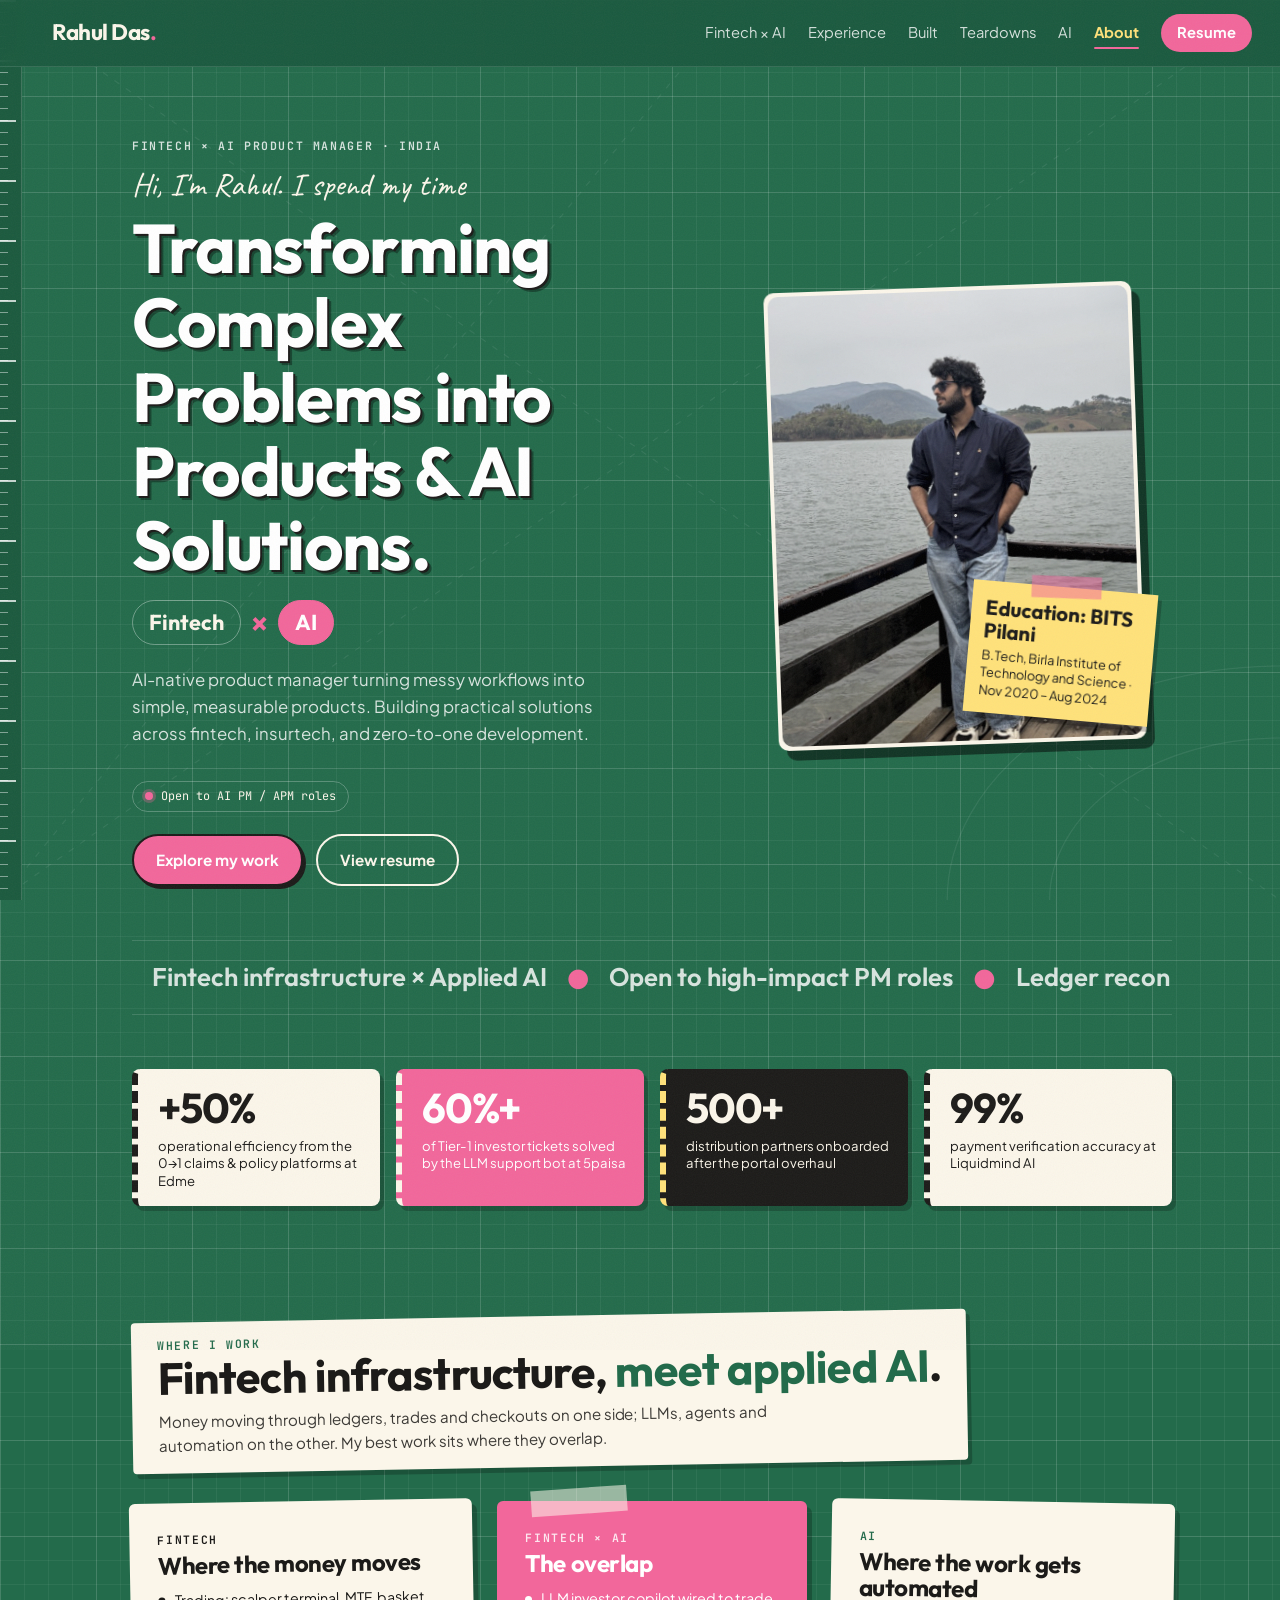
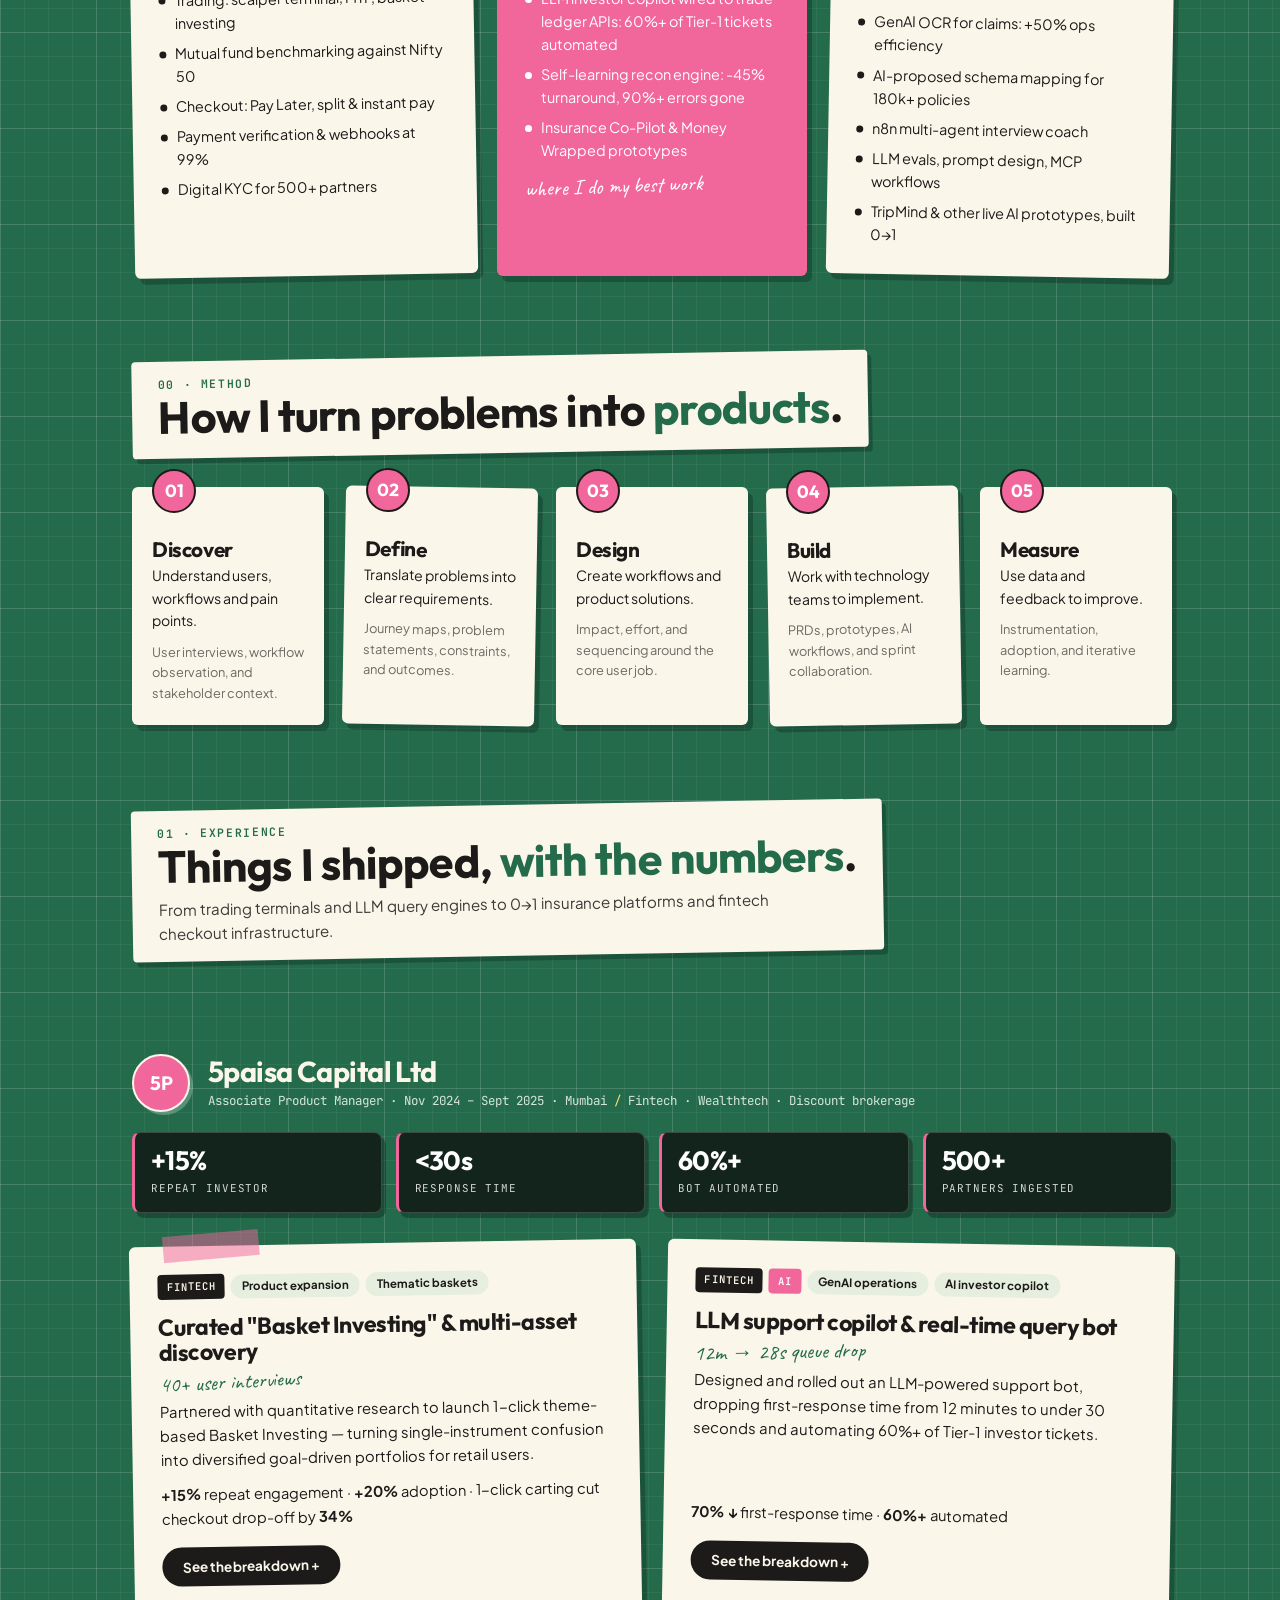
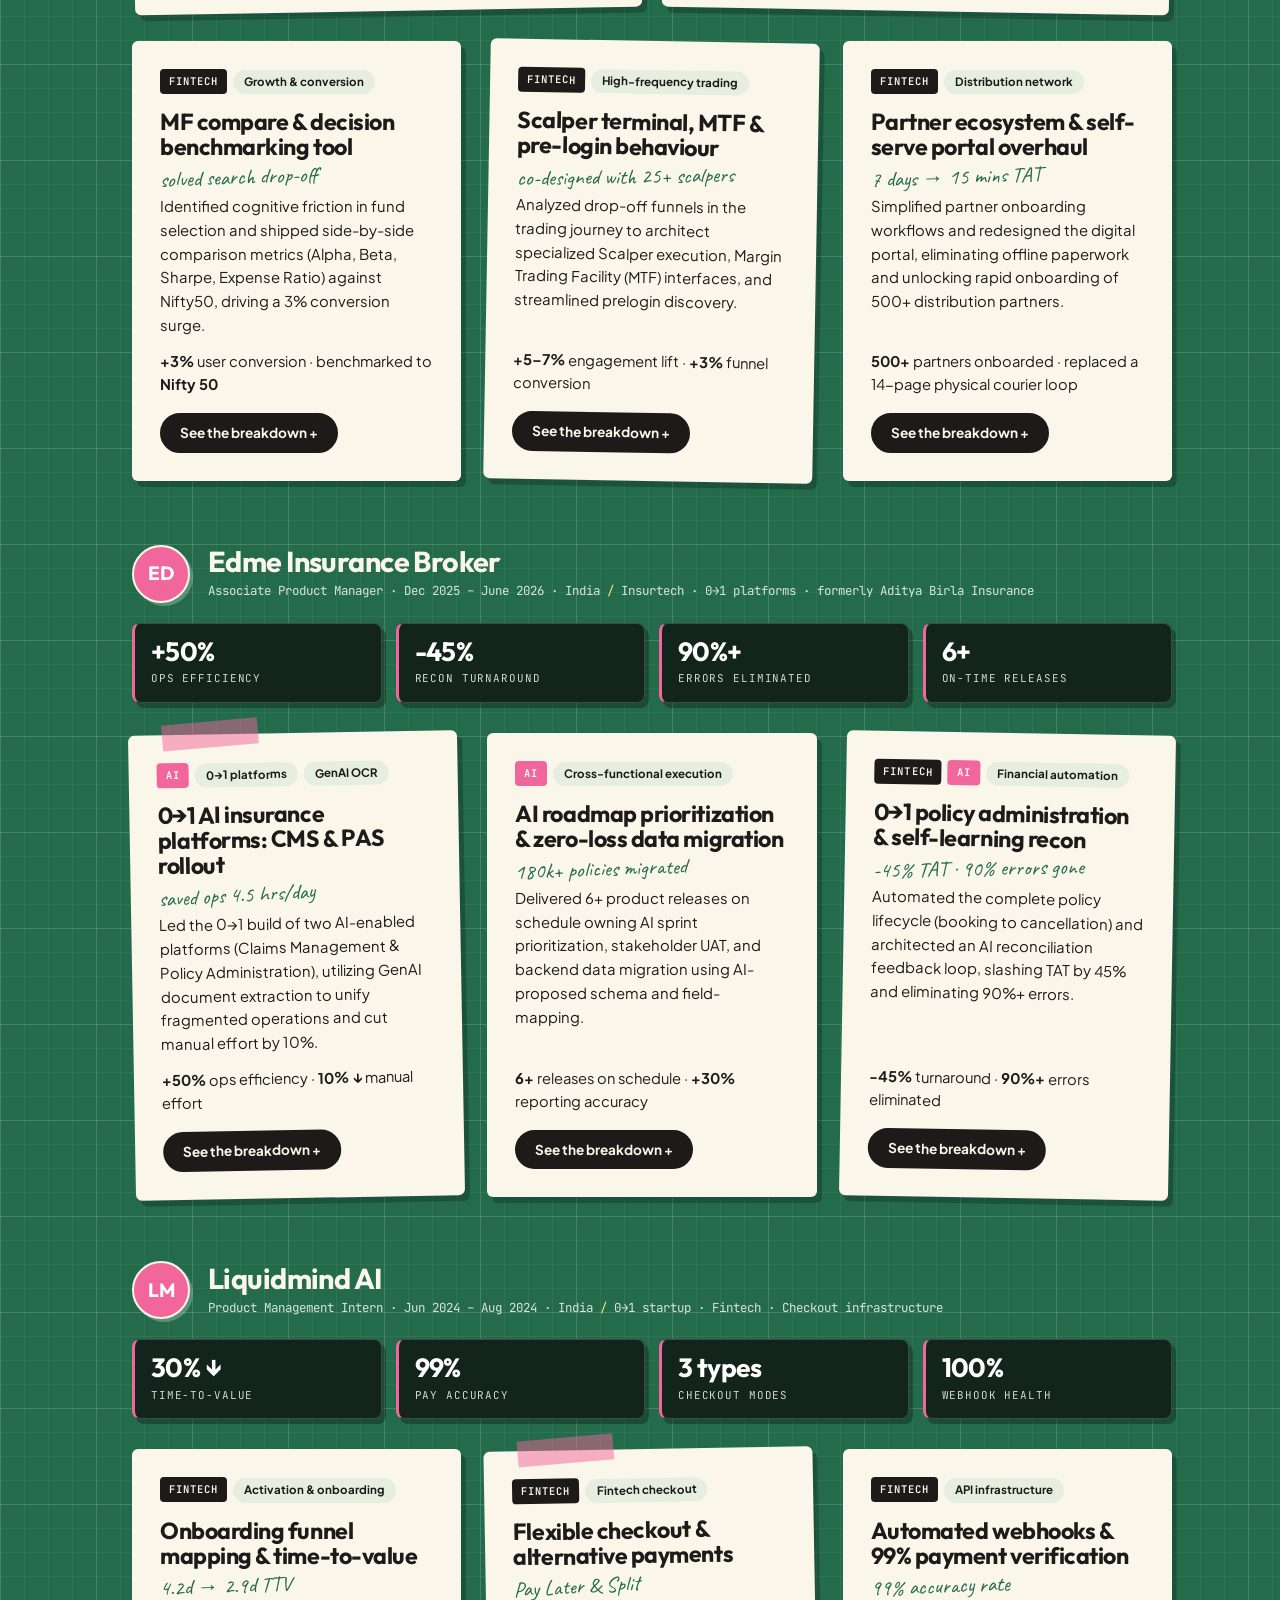
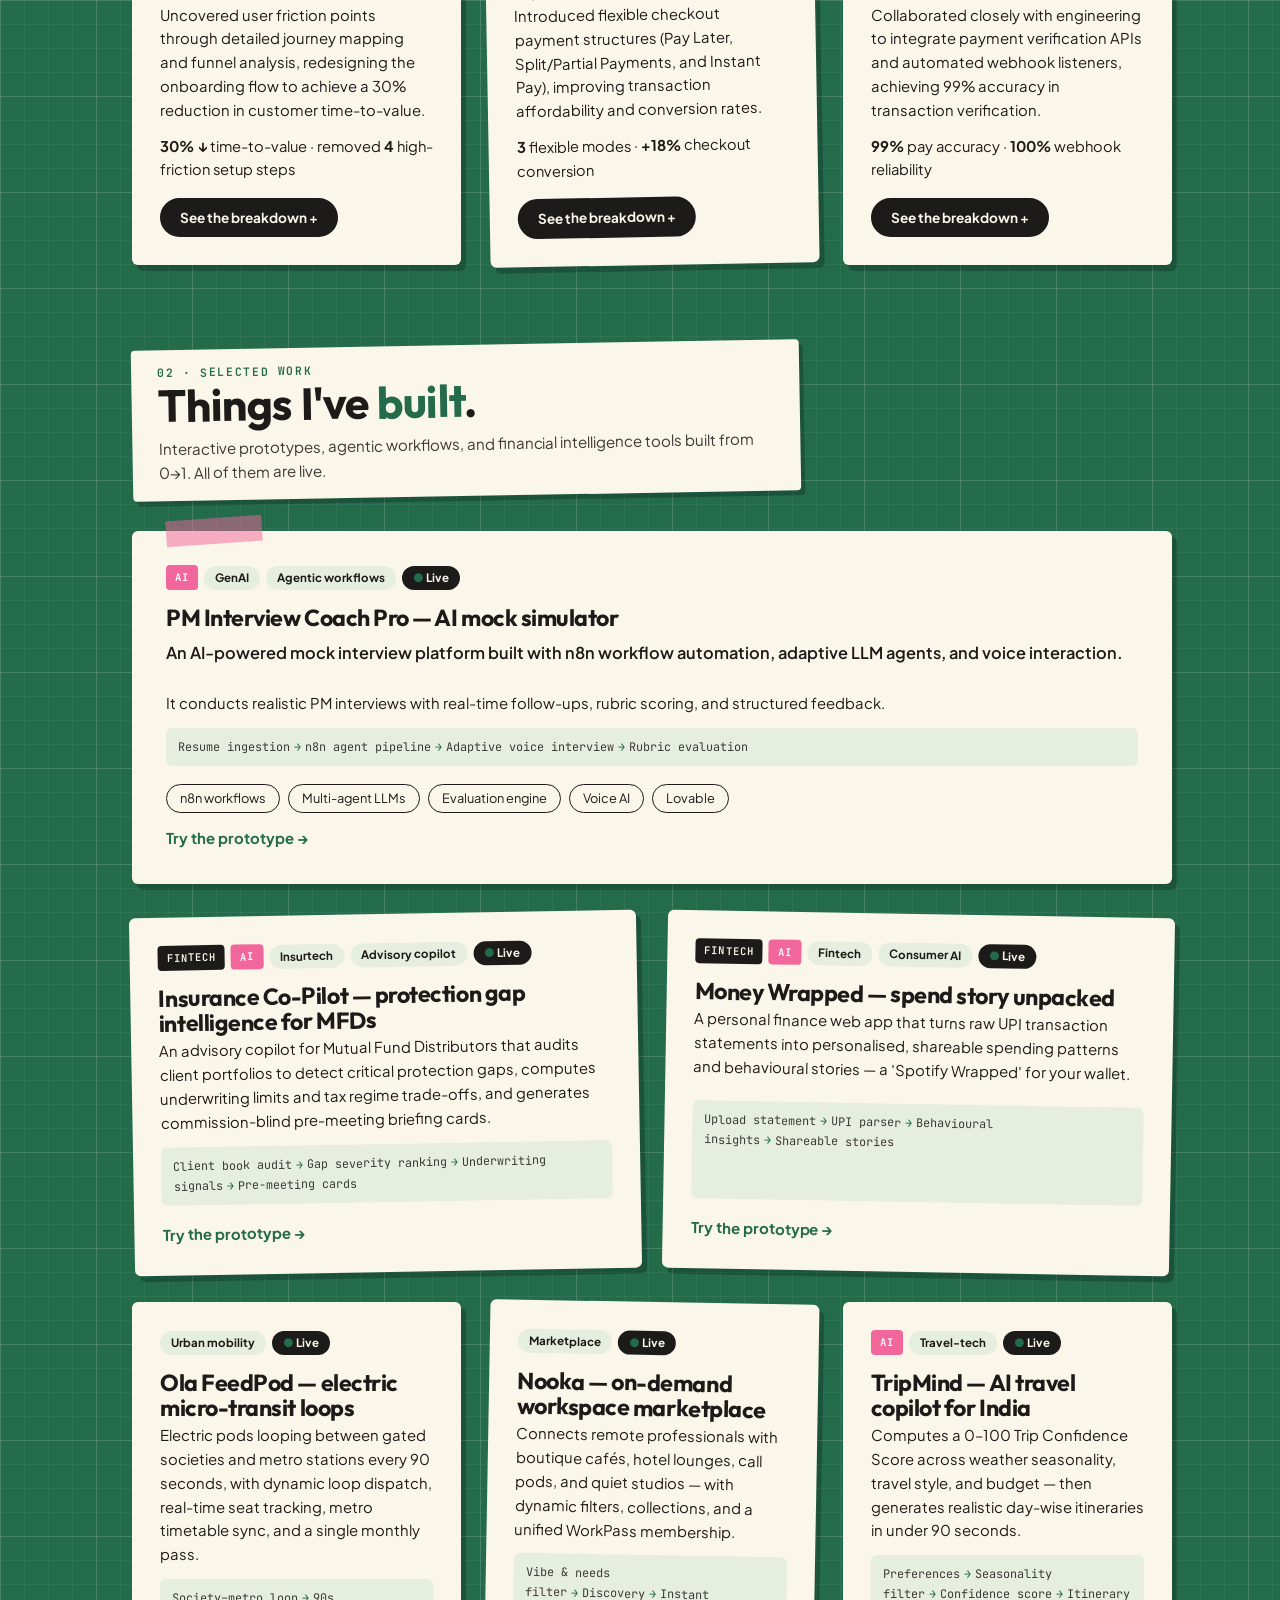
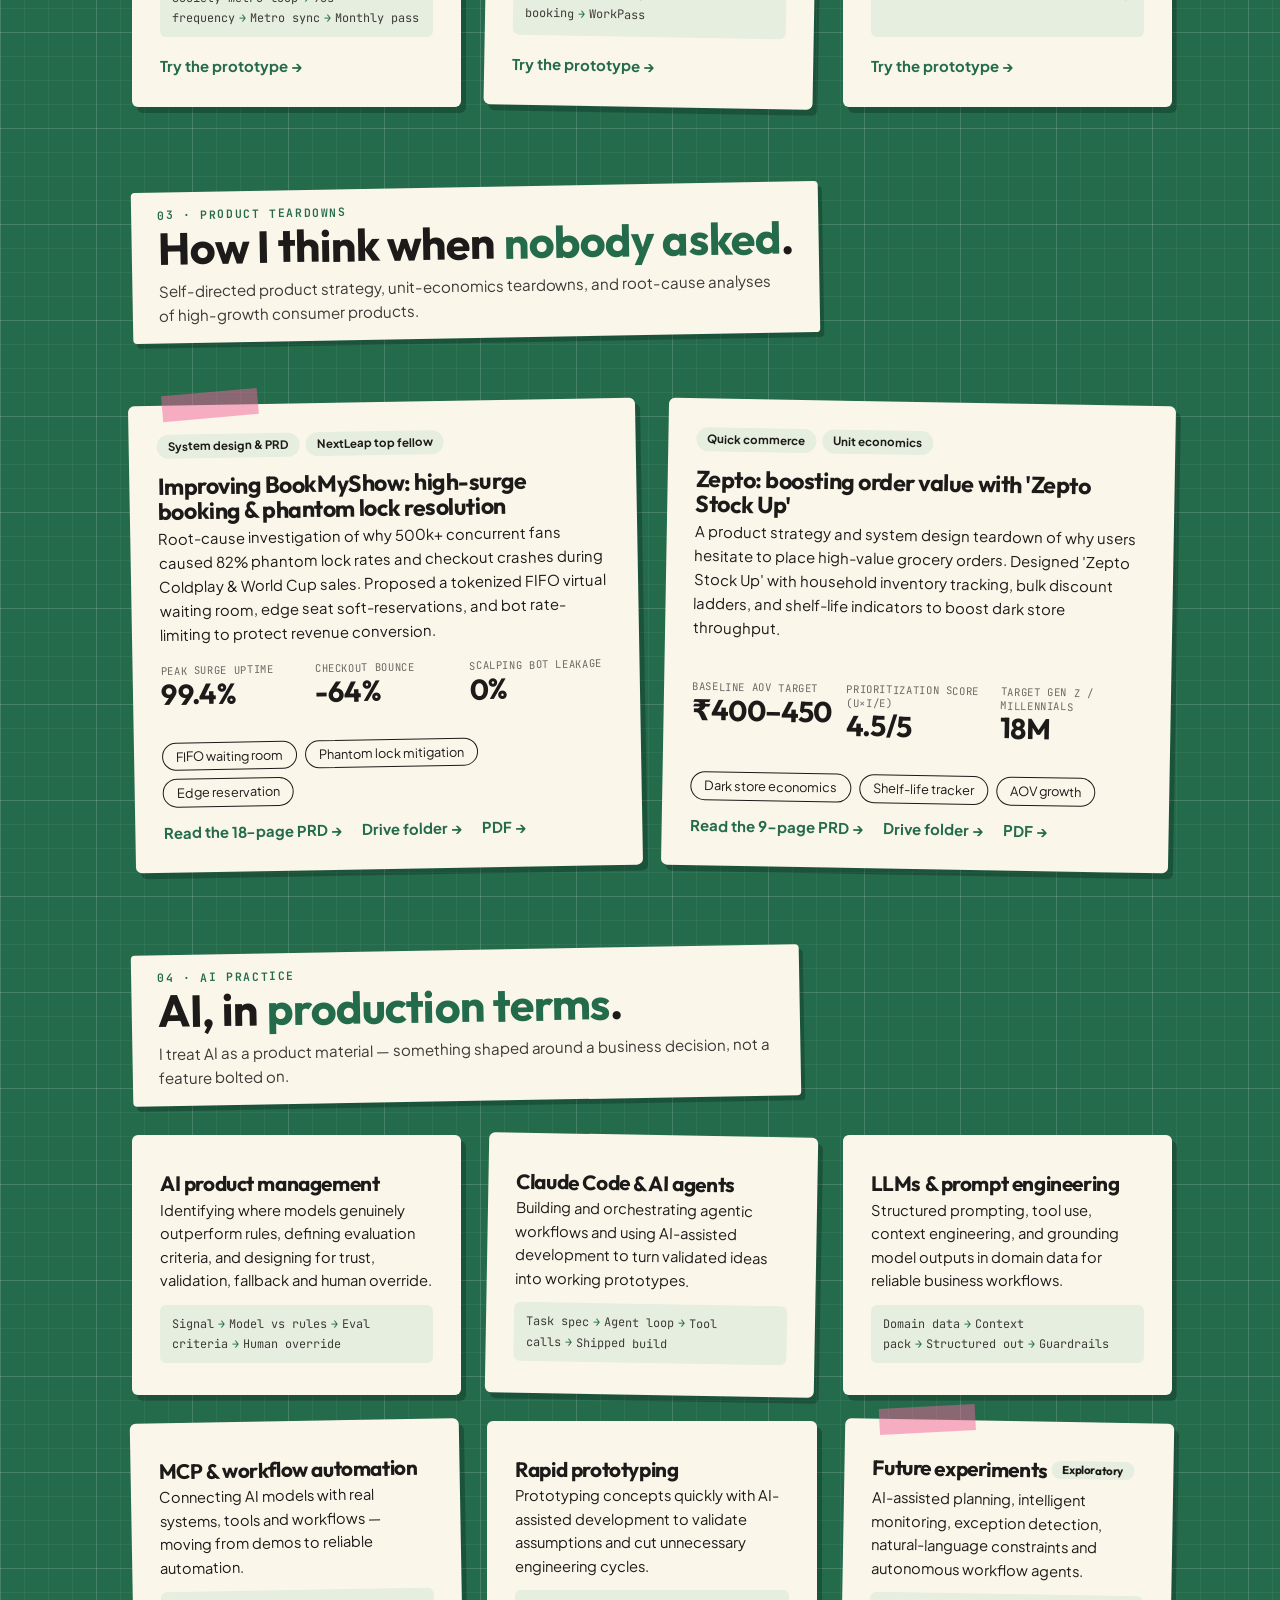
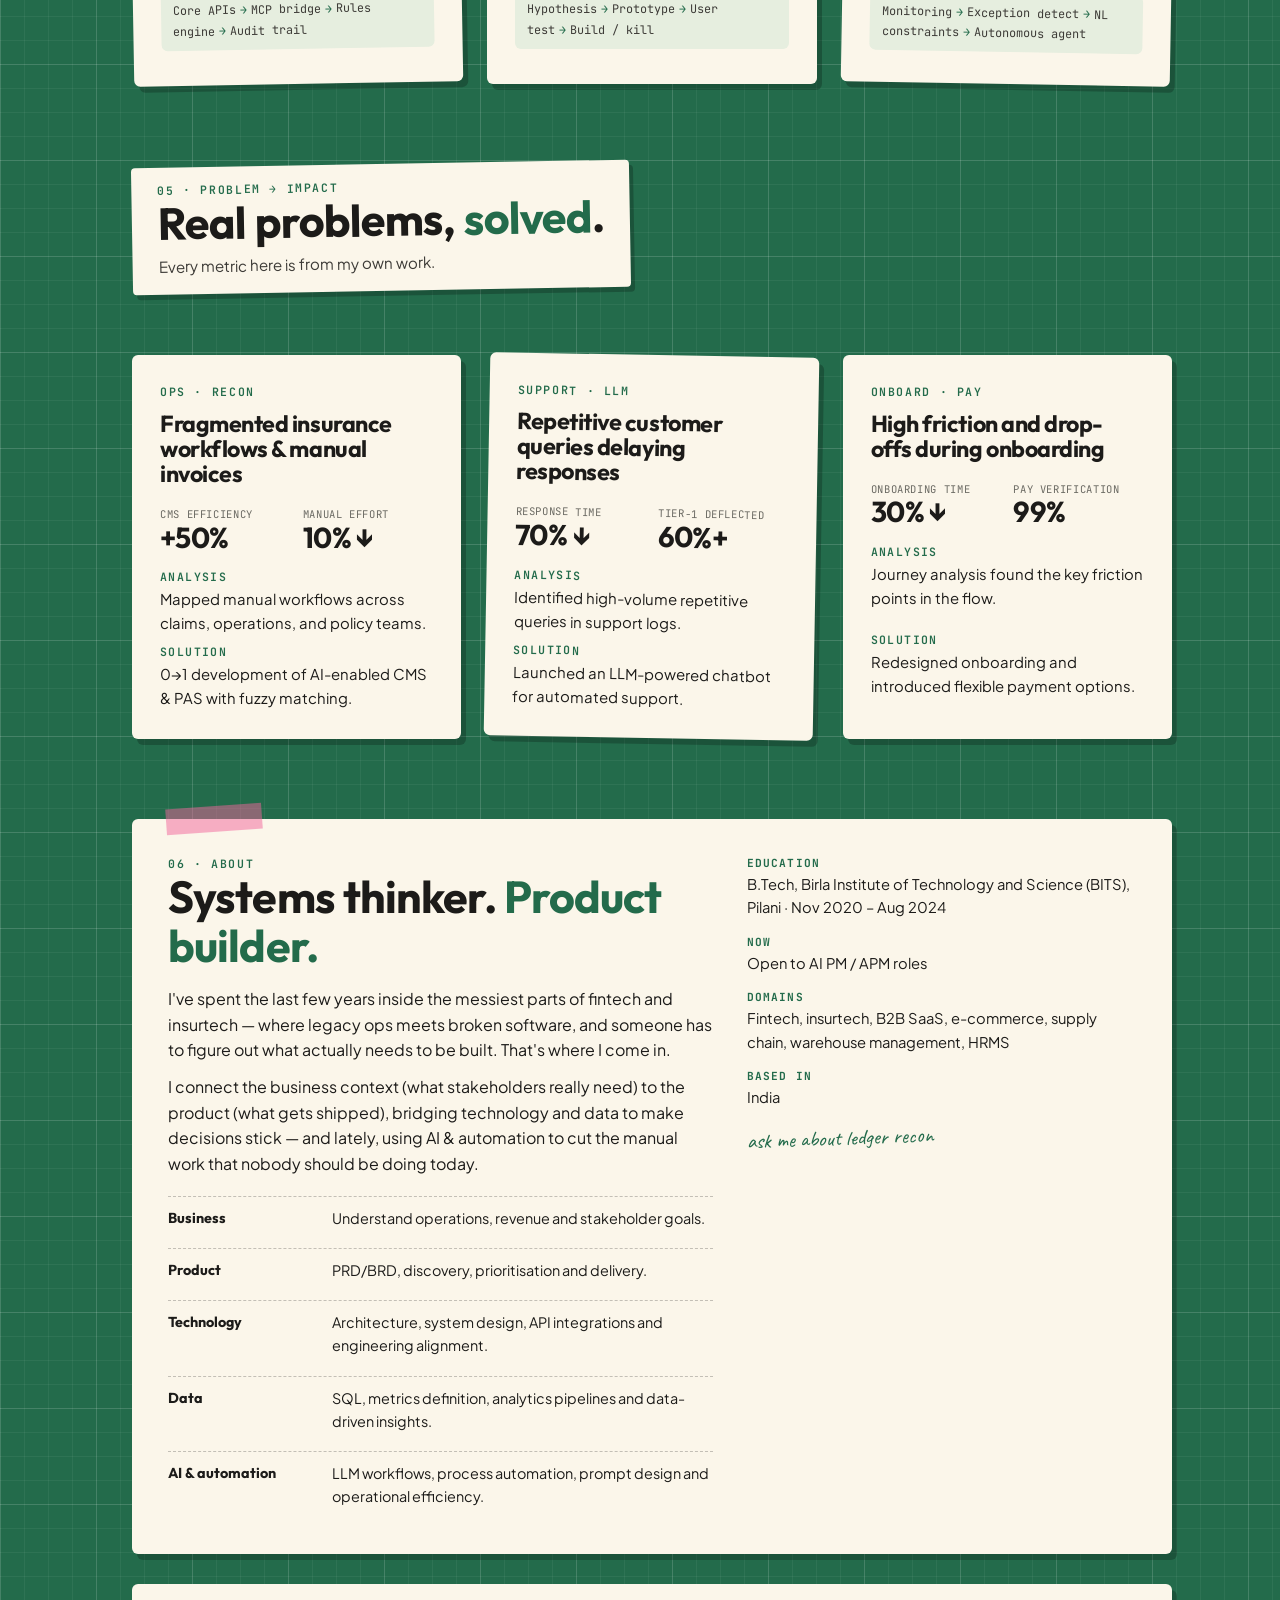
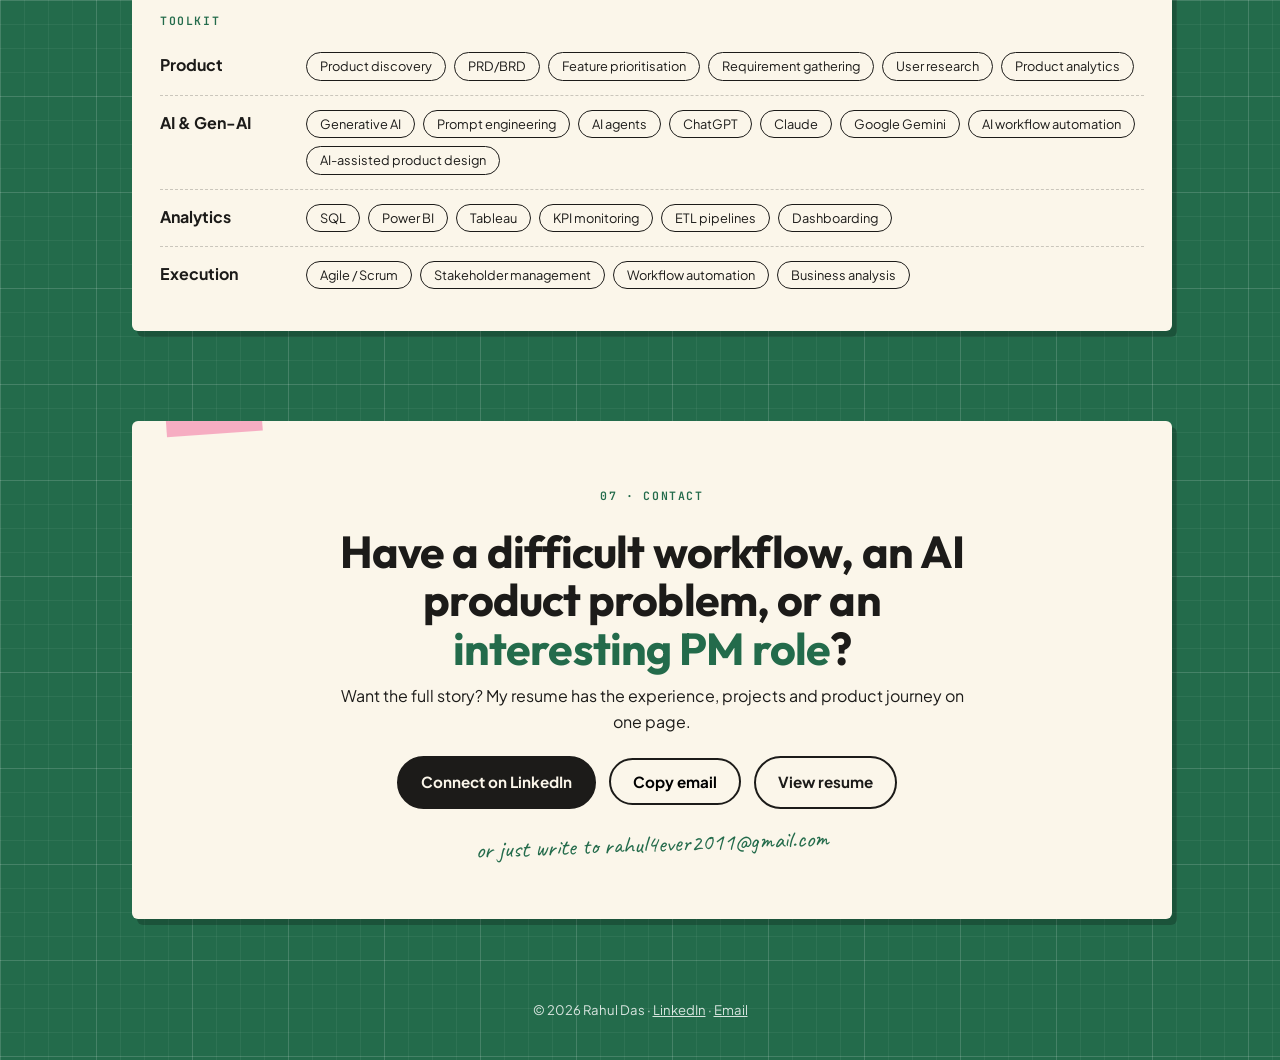
==== public/cutting-mat-portfolio.html @ ad18422e "feat: implement 7 interactive enhancements (hero parallax, scroll-spy nav, case teasers, reveal anim" ====
<!doctype html>
<html lang="en">
<head>
  <meta charset="utf-8">
  <meta name="viewport" content="width=device-width, initial-scale=1">
  <title>Rahul Das — Fintech × AI Product Manager</title>
  <meta name="description" content="Fintech and AI product manager building ledger reconciliation, trading workflows and agentic AI systems. Case studies, prototypes and measurable impact.">
  <meta name="author" content="Rahul Das">
  <meta property="og:title" content="Rahul Das — Fintech × AI Product Manager">
  <meta property="og:description" content="Financial infrastructure meets applied AI: reconciliation, trading workflows, risk systems and autonomous agents.">
  <meta property="og:type" content="website">
  <link rel="icon" href="data:image/svg+xml,<svg xmlns='http://www.w3.org/2000/svg' viewBox='0 0 100 100'><rect width='100' height='100' rx='18' fill='%23236b4b'/><text x='50' y='70' font-size='58' text-anchor='middle' font-family='Arial,sans-serif' font-weight='700' fill='%23fbf6ea'>R</text><circle cx='80' cy='66' r='7' fill='%23f2679b'/></svg>">
  <link rel="preconnect" href="https://fonts.googleapis.com">
  <link rel="preconnect" href="https://fonts.gstatic.com" crossorigin>
  <link href="https://fonts.googleapis.com/css2?family=Caveat:wght@600;700&family=JetBrains+Mono:wght@400;500;600&family=Outfit:wght@500;600;700;800&family=Plus+Jakarta+Sans:wght@400;500;600;700&display=swap" rel="stylesheet">
  <style>
    :root{
      --mat:#236b4b;
      --mat-2:#1b5a3e;
      --paper:#fbf6ea;
      --paper-2:#e6eedf;
      --ink:#1c1b19;
      --cream:#fbf6ea;
      --cream-2:rgba(255,255,255,.82);
      --muted:#6b6a63;
      --pink:#f2679b;
      --yellow:#ffe27a;
      --pink-soft:rgba(242,103,155,.5);
      --grid:rgba(255,255,255,.11);
      --display:'Outfit',system-ui,sans-serif;
      --body:'Plus Jakarta Sans',Inter,system-ui,sans-serif;
      --mono:'JetBrains Mono',ui-monospace,monospace;
      --hand:'Caveat',cursive;
    }
    *{box-sizing:border-box;margin:0;padding:0}
    html{scroll-behavior:smooth}
    body{
      font-family:var(--body);color:var(--ink);line-height:1.6;overflow-x:hidden;overflow-x:clip;
      background-color:var(--mat);
      background-image:
        linear-gradient(var(--grid) 1px,transparent 1px),
        linear-gradient(90deg,var(--grid) 1px,transparent 1px),
        linear-gradient(rgba(255,255,255,.05) 1px,transparent 1px),
        linear-gradient(90deg,rgba(255,255,255,.05) 1px,transparent 1px);
      background-size:96px 96px,96px 96px,24px 24px,24px 24px;
      -webkit-font-smoothing:antialiased;
    }
    /* film grain */
    body::after{
      content:"";position:fixed;inset:-50%;pointer-events:none;z-index:100;opacity:.05;
      background-image:url("data:image/svg+xml,%3Csvg xmlns='http://www.w3.org/2000/svg' width='200' height='200'%3E%3Cfilter id='n'%3E%3CfeTurbulence type='fractalNoise' baseFrequency='.9' numOctaves='3' stitchTiles='stitch'/%3E%3C/filter%3E%3Crect width='100%25' height='100%25' filter='url(%23n)'/%3E%3C/svg%3E");
    }
    ::selection{background:var(--pink);color:#fff}
    h1,h2,h3,h4{font-family:var(--display);font-weight:700;line-height:1.08;letter-spacing:-.02em}
    h1{font-size:clamp(2.4rem,5.4vw,4.3rem);color:var(--cream)}
    h2{font-size:clamp(1.9rem,4.4vw,2.8rem)}
    h3{font-size:1.45rem;margin:.55rem 0 .25rem}
    h4{font-family:var(--mono);font-weight:600;font-size:.72rem;text-transform:uppercase;letter-spacing:.12em;color:var(--mat);margin-bottom:.3rem}
    em{font-style:normal;color:var(--mat)}
    a{color:inherit}
    p+p{margin-top:.7rem}

    /* ---------- mat decorations ---------- */
    .ruler{
      position:fixed;left:0;top:0;bottom:0;width:22px;z-index:5;
      background:
        repeating-linear-gradient(to bottom,rgba(255,255,255,.45) 0 1px,transparent 1px 12px) left/8px 100% no-repeat,
        repeating-linear-gradient(to bottom,rgba(255,255,255,.75) 0 2px,transparent 2px 60px) left/16px 100% no-repeat,
        var(--mat-2);
      border-right:1px solid rgba(255,255,255,.16);
    }
    .mat-guides{position:fixed;inset:0;width:100%;height:100%;pointer-events:none;z-index:0}
    .mat-guides line,.mat-guides circle{fill:none;stroke:rgba(255,255,255,.08);stroke-width:1.2;vector-effect:non-scaling-stroke}
    .mat-guides line{stroke-dasharray:6 8}

    /* ---------- nav ---------- */
    .nav{
      position:sticky;top:0;z-index:20;display:flex;align-items:center;justify-content:space-between;
      padding:14px 28px 14px 52px;background:rgba(27,90,62,.92);backdrop-filter:blur(8px);
      border-bottom:1px solid rgba(255,255,255,.12);
    }
    .nav__logo{font-family:var(--display);font-weight:700;font-size:1.4rem;text-decoration:none;color:var(--cream);letter-spacing:-.02em}
    .nav__logo span{color:var(--pink)}
    .nav__links{display:flex;gap:22px;align-items:center}
    .nav__links a{color:var(--cream-2);text-decoration:none;font-size:.92rem}
    .nav__links a:hover{color:var(--yellow)}
    .nav__cta{background:var(--pink);color:#fff!important;padding:7px 16px;border-radius:99px;font-weight:700}
    .nav__toggle{display:none;background:var(--paper);border:0;border-radius:99px;padding:6px 14px;font:inherit;font-weight:700;cursor:pointer}

    main{position:relative;z-index:1;max-width:1120px;margin:0 auto;padding:0 28px 40px 52px}

    /* ---------- hero ---------- */
    .hero{position:relative;display:grid;grid-template-columns:1.3fr 1fr;gap:40px;align-items:center;padding:70px 0 44px}
    .mat-label,.eyebrow{font-family:var(--mono);font-size:.72rem;letter-spacing:.14em;text-transform:uppercase;font-weight:600}
    .mat-label{color:var(--cream-2)}
    .eyebrow{color:var(--mat)}
    .hero__hi{font-family:var(--hand);font-size:2rem;color:var(--cream);margin-top:14px;line-height:1}
    .hero h1, .hero__title{
      margin-top:10px;
      color:#FFFFFF;
      text-shadow:2px 2px 0 #1c1b19, 4px 4px 0 rgba(0, 0, 0, 0.35);
    }
    .bbox{position:relative;display:inline-block;padding:0 .14em;margin:.18em 0 .3em;border:1.5px solid var(--pink)}
    .bbox__h{position:absolute;width:11px;height:11px;background:#fff;border:2px solid var(--pink)}
    .bbox__h--tl{top:-6px;left:-6px}.bbox__h--tm{top:-6px;left:calc(50% - 5px)}.bbox__h--tr{top:-6px;right:-6px}
    .bbox__h--ml{top:calc(50% - 5px);left:-6px}.bbox__h--mr{top:calc(50% - 5px);right:-6px}
    .bbox__h--bl{bottom:-6px;left:-6px}.bbox__h--bm{bottom:-6px;left:calc(50% - 5px)}.bbox__h--br{bottom:-6px;right:-6px}
    .cursor{position:absolute;width:34px;right:-30px;bottom:-34px;fill:var(--ink);stroke:#fff;stroke-width:1.5;filter:drop-shadow(2px 3px 0 rgba(0,0,0,.25));animation:nudge 3.2s ease-in-out infinite}
    @keyframes nudge{0%,100%{transform:translate(0,0)}50%{transform:translate(-8px,-6px)}}
    .hero__lede{color:var(--cream-2);max-width:500px;margin:22px 0 22px;font-size:1.05rem}
    .status{display:inline-flex;align-items:center;gap:8px;font-family:var(--mono);font-size:.74rem;color:var(--cream);border:1px solid rgba(255,255,255,.25);padding:5px 12px;border-radius:99px;margin-bottom:22px}
    .status i{width:8px;height:8px;border-radius:50%;background:var(--pink);box-shadow:0 0 0 3px rgba(242,103,155,.3)}
    .btn{display:inline-block;padding:12px 22px;border-radius:99px;text-decoration:none;font-weight:700;font-size:.95rem;border:2px solid var(--ink);margin:0 10px 10px 0;transition:transform .15s;cursor:pointer;font-family:var(--body)}
    .btn:hover{transform:translate(-2px,-2px)}
    .btn--red{background:var(--pink);border-color:var(--ink);color:#fff;box-shadow:3px 3px 0 var(--ink)}
    .btn--line{background:transparent;border-color:var(--cream);color:var(--cream)}
    .btn--ink{background:var(--ink);color:var(--paper)}
    .btn--ghost{background:transparent}
    .hero__photo{position:relative;max-width:360px;width:100%;margin:0 auto}
    .hero__photo img{display:block;width:100%;height:auto;aspect-ratio:4/5;object-fit:cover;object-position:52% 30%;border-radius:10px;transform:rotate(-2deg);
      filter:grayscale(.2) contrast(1.04) drop-shadow(4px 0 0 var(--cream)) drop-shadow(-4px 0 0 var(--cream)) drop-shadow(0 4px 0 var(--cream)) drop-shadow(0 -4px 0 var(--cream)) drop-shadow(8px 10px 0 rgba(0,0,0,.5))}
    .sticky-note{position:absolute;right:-18px;bottom:22px;width:185px;background:var(--yellow);padding:16px 14px 14px;transform:rotate(5deg);box-shadow:4px 5px 0 rgba(0,0,0,.22);font-size:.8rem;line-height:1.35}
    .sticky-note::before{content:"";position:absolute;top:-11px;left:50%;width:70px;height:22px;margin-left:-35px;background:var(--pink-soft);transform:rotate(-3deg)}
    .sticky-note strong{display:block;font-family:var(--display);font-size:1.28rem;line-height:1.1;margin-bottom:5px}
    .photo-tag{position:absolute;left:14px;top:14px;font-family:var(--mono);font-size:.66rem;letter-spacing:.1em;background:rgba(28,27,25,.78);color:var(--cream);padding:4px 9px;border-radius:4px;transform:rotate(-2deg)}

    /* ---------- marquee ---------- */
    .marquee{overflow:hidden;white-space:nowrap;border-top:1px solid rgba(255,255,255,.14);border-bottom:1px solid rgba(255,255,255,.14);padding:16px 0;margin:0 0 54px}
    .marquee__track{display:inline-flex;animation:scroll 42s linear infinite}
    .marquee span{font-family:var(--display);font-weight:600;font-size:clamp(1.2rem,2.2vw,1.6rem);color:var(--cream-2);padding:0 20px}
    .marquee span.dot{color:var(--pink);padding:0}
    @keyframes scroll{to{transform:translateX(-50%)}}

    /* ---------- tickets ---------- */
    .tickets{display:grid;grid-template-columns:repeat(4,1fr);gap:16px;margin:0 0 70px}
    .ticket{background:var(--paper);padding:18px 16px 16px 20px;border-radius:8px;position:relative;border-left:6px dashed var(--ink);box-shadow:4px 5px 0 rgba(0,0,0,.22)}
    .ticket--red{background:var(--pink);color:#fff;border-left-color:var(--paper)}
    .ticket--ink{background:var(--ink);color:var(--paper);border-left-color:var(--yellow);outline:1px solid transparent}
    .ticket__num{display:block;font-family:var(--display);font-weight:700;font-size:2.6rem;line-height:1;letter-spacing:-.03em}
    .ticket__label{display:block;font-size:.82rem;margin-top:8px;line-height:1.35}

    /* ---------- sections ---------- */
    .section{padding:40px 0}
    .label-card{display:inline-block;background:var(--paper);padding:14px 26px 16px;margin-bottom:34px;transform:rotate(-1deg);box-shadow:4px 5px 0 rgba(0,0,0,.22);border-radius:4px;max-width:100%}
    .label-card p:not(.eyebrow){font-size:.95rem;color:#3d3b37;max-width:56ch;margin-top:6px}
    .paper{position:relative;background:var(--paper);padding:28px;border-radius:6px;box-shadow:5px 6px 0 rgba(0,0,0,.22)}
    .tape{position:absolute;top:-13px;left:34px;width:96px;height:26px;background:var(--pink-soft);transform:rotate(-4deg)}
    .tilt-l{transform:rotate(-1deg)}.tilt-r{transform:rotate(1deg)}
    .pill{display:inline-block;font-size:.72rem;font-weight:700;background:var(--paper-2);padding:3px 11px;border-radius:99px;margin:0 6px 6px 0}
    .pill--live{background:var(--ink);color:var(--paper)}
    .pill--live::before{content:"● ";color:var(--mat)}
    .case__date{font-size:.8rem;color:var(--muted)}
    .case__hook{font-weight:600;font-size:1.02rem;margin:.4rem 0 .9rem}
    .case__grid{display:grid;grid-template-columns:repeat(3,1fr);gap:22px;margin:18px 0}
    .case__note{font-family:var(--hand);font-size:1.35rem;line-height:1.1;color:var(--mat);display:inline-block;transform:rotate(-2deg);margin:2px 0 6px}
    .case__result{margin-top:12px;font-size:.92rem}
    .case--feature{padding:34px}
    .case-row{display:grid;grid-template-columns:repeat(3,1fr);gap:26px;margin-top:30px}
    .case-row--2{grid-template-columns:repeat(2,1fr)}
    .case{display:flex;flex-direction:column;align-items:flex-start;font-size:.93rem}
    .case > p:not(.case__hook):not(.case__result):not(.case__note):not(.eyebrow){flex:1}
    .stack,.chips ul{list-style:none;display:flex;flex-wrap:wrap;gap:8px;margin-top:14px}
    .stack li,.chips li{border:1.5px solid var(--ink);border-radius:99px;padding:3px 13px;font-size:.8rem}
    .flow{font-family:var(--mono);font-size:.74rem;line-height:1.7;color:#3d3b37;background:var(--paper-2);border-radius:6px;padding:9px 12px;margin:12px 0 4px;width:100%}
    .flow b{color:var(--mat);font-weight:600;padding:0 4px}
    .link-arrow{display:inline-block;margin-top:14px;font-weight:700;color:var(--mat);text-decoration:none}
    .link-arrow::after{content:" →"}
    .link-arrow + .link-arrow{margin-left:16px}
    .more-btn{margin-top:16px;background:var(--ink);color:var(--paper);border:2px solid var(--ink);border-radius:99px;padding:7px 18px;font:inherit;font-size:.85rem;font-weight:700;cursor:pointer;transition:transform .15s,background .15s}
    .more-btn::after{content:" +"}
    .more-btn:hover{background:var(--pink);transform:translate(-2px,-2px)}
    .more{display:none}

    .tag{display:inline-block;font-family:var(--mono);font-size:.66rem;font-weight:600;letter-spacing:.1em;text-transform:uppercase;padding:4px 9px;border-radius:4px;margin:0 6px 6px 0;vertical-align:top}
    .tag--fin{background:var(--ink);color:var(--paper)}
    .tag--ai{background:var(--pink);color:#fff}
    .focus{display:flex;flex-wrap:wrap;align-items:center;gap:10px;margin:18px 0 0;font-family:var(--display);font-weight:700;font-size:clamp(1.1rem,2vw,1.35rem);color:var(--cream)}
    .focus span{border:1.5px solid rgba(255,255,255,.35);border-radius:99px;padding:4px 16px}
    .focus span.ai{background:var(--pink);border-color:var(--pink);color:#fff}
    .focus b{color:var(--pink);font-size:1.4em;line-height:1}
    .venn{display:grid;grid-template-columns:1fr .9fr 1fr;gap:22px;align-items:stretch}
    .venn>*{min-width:0}
    .venn .paper{font-size:.9rem}
    .venn h3{font-size:1.5rem;margin-top:.2rem}
    .venn ul{list-style:none;margin-top:10px;display:grid;gap:7px}
    .venn li{padding-left:16px;position:relative}
    .venn li::before{content:"";position:absolute;left:0;top:.62em;width:7px;height:7px;border-radius:50%;background:var(--ink)}
    .venn .both{background:var(--pink);color:#fff}
    .venn .both .eyebrow{color:#fff;opacity:.85}
    .venn .both li::before{background:#fff}
    .venn .both .case__note{color:#fff}

    /* ---------- company header ---------- */
    .co{display:grid;grid-template-columns:auto 1fr;gap:18px;align-items:center;margin:64px 0 6px;color:var(--cream)}
    .co:first-of-type{margin-top:10px}
    .co__badge{width:58px;height:58px;border-radius:50%;background:var(--pink);color:#fff;border:2px solid var(--cream);display:grid;place-items:center;font-family:var(--display);font-weight:700;font-size:1.2rem;box-shadow:3px 3px 0 rgba(255,255,255,.25)}
    .co h3{font-size:1.8rem;margin:0;color:var(--cream)}
    .co__meta{font-family:var(--mono);font-size:.78rem;color:var(--cream-2);margin-top:4px}
    .co__meta span{color:var(--yellow)}
    .co-stats{display:grid;grid-template-columns:repeat(4,1fr);gap:14px;margin-top:20px}
    .co-stats div{
      position:relative;overflow:hidden;background:#12241b;
      border:1px solid rgba(255,255,255,.18);border-left:3px solid var(--pink);border-radius:8px;padding:14px 16px;
      color:var(--cream);box-shadow:4px 5px 0 rgba(0,0,0,.28);
      transition:transform .2s ease,box-shadow .2s ease,border-color .2s ease;
    }
    .co-stats div:hover{transform:translateY(-3px);border-color:var(--yellow);box-shadow:6px 7px 0 rgba(0,0,0,.38)}
    .co-stats div::after{
      content:"";position:absolute;top:0;left:-100%;width:50%;height:100%;
      background:linear-gradient(90deg,transparent,rgba(255,255,255,.1),transparent);transform:skewX(-20deg);
      animation:statShine 6s infinite ease-in-out;pointer-events:none;
    }
    .co-stats div:nth-child(1)::after{animation-delay:0s}
    .co-stats div:nth-child(2)::after{animation-delay:1.5s}
    .co-stats div:nth-child(3)::after{animation-delay:3s}
    .co-stats div:nth-child(4)::after{animation-delay:4.5s}
    @keyframes statShine{0%{left:-100%}22%,100%{left:200%}}
    .co-stats b{display:block;font-family:var(--display);font-size:1.65rem;font-weight:700;line-height:1.05;color:#fff;letter-spacing:-.02em}
    .co-stats small{display:block;margin-top:5px;font-family:var(--mono);font-size:.68rem;letter-spacing:.08em;text-transform:uppercase;color:var(--cream-2)}

    /* ---------- detail pop-up ---------- */
    dialog.detail{border:0;background:transparent;padding:0;max-width:640px;width:calc(100% - 32px);margin:auto;overflow:visible}
    dialog.detail::backdrop{background:rgba(20,40,30,.7);backdrop-filter:blur(3px)}
    .detail__card{position:relative;color:var(--ink);background:var(--paper);padding:34px 32px 30px;border-radius:6px;box-shadow:8px 10px 0 rgba(0,0,0,.5);max-height:82vh;overflow:auto}
    .detail__card .tape{left:50%;margin-left:-48px}
    .detail__card h3{font-size:1.8rem;margin:.3rem 0 .6rem}
    .detail__card h5{font-family:var(--mono);font-size:.72rem;text-transform:uppercase;letter-spacing:.12em;color:var(--mat);margin:18px 0 4px}
    .detail__card ul{margin:6px 0 0 20px}
    .detail__card li{margin:4px 0}
    .detail__close{position:absolute;top:12px;right:12px;width:36px;height:36px;border-radius:50%;border:2px solid var(--ink);background:var(--yellow);font-size:1.1rem;font-weight:700;cursor:pointer}
    .detail__close:hover{background:var(--pink);color:#fff}

    .stats{display:grid;grid-template-columns:repeat(3,1fr);gap:12px;margin:18px 0;width:100%}
    .stats dt{font-family:var(--mono);font-size:.66rem;letter-spacing:.06em;text-transform:uppercase;color:var(--muted);line-height:1.3}
    .stats dd{font-family:var(--display);font-weight:700;font-size:1.8rem;line-height:1.1;letter-spacing:-.02em}

    .tool-grid{display:grid;grid-template-columns:repeat(5,1fr);gap:20px}
    .tool{padding:42px 20px 22px;font-size:.88rem}
    .tool h3{font-size:1.3rem}
    .tool__badge{position:absolute;top:-18px;left:20px;width:44px;height:44px;border-radius:50%;background:var(--pink);color:#fff;border:2px solid var(--ink);display:grid;place-items:center;font-family:var(--display);font-weight:700;font-size:1.1rem}
    .tool__small{display:block;margin-top:10px;font-size:.8rem;color:var(--muted)}

    .ai-grid{display:grid;grid-template-columns:repeat(3,1fr);gap:26px}
    .ai-grid .paper{font-size:.92rem}
    .ai-grid h3{font-size:1.3rem}

    .about{display:grid;grid-template-columns:1.4fr 1fr;gap:34px;padding:36px}
    .facts{list-style:none;display:grid;gap:14px;align-content:start;font-size:.92rem}
    .facts b{display:block;font-family:var(--mono);font-size:.7rem;letter-spacing:.1em;text-transform:uppercase;color:var(--mat)}
    .lenses{display:grid;gap:8px;margin-top:20px}
    .lens{display:grid;grid-template-columns:150px 1fr;gap:14px;padding:10px 0;border-top:1px dashed rgba(28,27,25,.25);font-size:.9rem}
    .lens strong{font-family:var(--display)}

    .chips{margin-top:30px}
    .chip-group{display:grid;grid-template-columns:130px 1fr;gap:16px;align-items:start;padding:14px 0;border-top:1px dashed rgba(28,27,25,.22)}
    .chip-group:first-of-type{border-top:0}
    .chip-group ul{margin-top:0}

    .contact{text-align:center;margin:50px 0 30px;padding:56px 24px;overflow:hidden}
    .contact p{margin:10px auto 22px;max-width:52ch}
    .contact h2{max-width:22ch;margin:6px auto 0}
    .hand-arrow{font-family:var(--hand);font-size:1.5rem;color:var(--mat);display:block;margin-top:6px;transform:rotate(-2deg)}

    .footer{position:relative;z-index:1;text-align:center;font-size:.82rem;color:var(--cream-2);padding:10px 20px 40px}

    /* ---------- responsive ---------- */
    .case-row>*,.ai-grid>*,.tool-grid>*,.about>*,.hero>*{min-width:0}
    @media(max-width:980px){.tool-grid{grid-template-columns:repeat(3,1fr)}}
    @media(max-width:860px){
      .hero,.about{grid-template-columns:1fr}
      .hero__photo{max-width:300px}
      .cursor{right:-2px;bottom:-30px;width:28px}
      .tickets,.co-stats{grid-template-columns:1fr 1fr}
      .case__grid,.case-row,.case-row--2,.ai-grid,.venn{grid-template-columns:1fr}
      .tool-grid{grid-template-columns:1fr 1fr;row-gap:34px}
      .tilt-l,.tilt-r{transform:none}
      .nav{padding-left:38px}
      .nav__toggle{display:block}
      .nav__links{display:none;position:absolute;top:100%;left:0;right:0;flex-direction:column;align-items:flex-start;background:var(--mat-2);padding:16px 38px 22px;gap:14px;border-bottom:1px solid rgba(255,255,255,.12)}
      .nav__links.open{display:flex}
      main{padding:0 16px 30px 38px}
      .lens,.chip-group{grid-template-columns:1fr;gap:6px}
    }
    @media(max-width:520px){
      .tickets{grid-template-columns:1fr}
      .tool-grid{grid-template-columns:1fr}
      .paper,.case--feature{padding:22px}
      .about{padding:24px}
      .stats{grid-template-columns:1fr 1fr 1fr}
      .stats dd{font-size:1.35rem}
      .sticky-note{right:-6px}
    }
    /* ---------- scroll-spy active nav link ---------- */
    .nav__links a.active {
      color: var(--yellow) !important;
      font-weight: 700;
      position: relative;
    }
    .nav__links a.active::after {
      content: "";
      position: absolute;
      bottom: -4px;
      left: 0;
      width: 100%;
      height: 2px;
      background: var(--pink);
      border-radius: 2px;
    }
    /* ---------- hero parallax will-change ---------- */
    .hero__photo, .sticky-note { will-change: transform; }
    /* ---------- case teaser snippet ---------- */
    .case__teaser {
      font-size: 0.8rem;
      line-height: 1.4;
      color: var(--ink);
      opacity: 0.68;
      margin: 10px 0 14px;
      padding: 6px 10px;
      background: rgba(28, 27, 25, 0.04);
      border-left: 2px solid var(--pink);
      border-radius: 0 4px 4px 0;
      transition: opacity 0.2s, background-color 0.2s;
    }
    .case:hover .case__teaser {
      opacity: 0.95;
      background: rgba(28, 27, 25, 0.08);
    }
    .case__teaser strong {
      font-family: var(--mono);
      font-size: 0.72rem;
      text-transform: uppercase;
      letter-spacing: 0.05em;
      color: var(--ink);
      margin-right: 5px;
    }
    /* ---------- scroll-triggered fade-up entrance ---------- */
    .reveal {
      opacity: 0;
      transform: translateY(22px);
      transition: opacity 0.55s cubic-bezier(0.16, 1, 0.3, 1), transform 0.55s cubic-bezier(0.16, 1, 0.3, 1);
      will-change: opacity, transform;
    }
    .reveal.is-visible {
      opacity: 1;
      transform: translateY(0);
    }
    /* ---------- toolkit hover tooltips ---------- */
    .chips li[data-tooltip] {
      position: relative;
      cursor: help;
      transition: background-color 0.15s, border-color 0.15s, transform 0.15s;
    }
    .chips li[data-tooltip]:hover {
      background: var(--yellow);
      border-color: var(--ink);
      transform: translateY(-2px);
    }
    .chips li[data-tooltip]::after {
      content: attr(data-tooltip);
      position: absolute;
      bottom: calc(100% + 8px);
      left: 50%;
      transform: translateX(-50%) translateY(4px);
      background: var(--ink);
      color: var(--paper);
      font-family: var(--mono);
      font-size: 0.72rem;
      letter-spacing: -0.01em;
      white-space: nowrap;
      padding: 6px 11px;
      border-radius: 6px;
      box-shadow: 2px 4px 0 rgba(0, 0, 0, 0.28);
      pointer-events: none;
      opacity: 0;
      visibility: hidden;
      transition: opacity 0.18s ease, transform 0.18s ease, visibility 0.18s;
      z-index: 50;
    }
    .chips li[data-tooltip]::before {
      content: "";
      position: absolute;
      bottom: calc(100% + 2px);
      left: 50%;
      transform: translateX(-50%) translateY(4px);
      border: 5px solid transparent;
      border-top-color: var(--ink);
      pointer-events: none;
      opacity: 0;
      visibility: hidden;
      transition: opacity 0.18s ease, transform 0.18s ease, visibility 0.18s;
      z-index: 50;
    }
    .chips li[data-tooltip]:hover::after,
    .chips li[data-tooltip]:hover::before {
      opacity: 1;
      visibility: visible;
      transform: translateX(-50%) translateY(0);
    }
    /* ---------- floating back to top button ---------- */
    .back-top {
      position: fixed;
      bottom: 28px;
      right: 28px;
      z-index: 40;
      display: none;
      flex-direction: column;
      align-items: center;
      justify-content: center;
      background: var(--ink);
      color: var(--paper);
      border: 2px dashed rgba(251, 246, 234, 0.45);
      box-shadow: 3px 4px 0 rgba(0, 0, 0, 0.4);
      padding: 8px 12px;
      border-radius: 6px;
      cursor: pointer;
      font-family: var(--mono);
      font-size: 0.7rem;
      font-weight: 700;
      letter-spacing: 0.08em;
      line-height: 1.1;
      transition: transform 0.18s, background-color 0.18s, border-color 0.18s, color 0.18s;
    }
    .back-top.visible { display: flex; animation: backTopIn 0.25s cubic-bezier(0.16, 1, 0.3, 1); }
    .back-top:hover {
      background: var(--mat);
      border-color: var(--yellow);
      color: var(--yellow);
      transform: translateY(-3px);
    }
    .back-top__arrow { font-size: 1rem; line-height: 1; margin-bottom: 2px; }
    .back-top__text { font-size: 0.64rem; }
    @keyframes backTopIn {
      from { opacity: 0; transform: translateY(16px); }
      to { opacity: 1; transform: translateY(0); }
    }
    @media(max-width:600px){
      .back-top { bottom: 20px; right: 18px; padding: 6px 10px; }
    }
    @media(prefers-reduced-motion:reduce){
      .cursor,.marquee__track{animation:none}
      .reveal{opacity:1;transform:none;transition:none}
    }
  </style>
</head>
<body>

  <div class="ruler" aria-hidden="true"></div>
  <svg class="mat-guides" aria-hidden="true" preserveAspectRatio="none" viewBox="0 0 1000 1000">
    <line x1="0" y1="1000" x2="1000" y2="0" />
    <line x1="0" y1="0" x2="1000" y2="1000" />
    <line x1="0" y1="1000" x2="577" y2="0" />
    <circle cx="1000" cy="1000" r="260" />
    <circle cx="1000" cy="1000" r="180" />
  </svg>

  <header class="nav">
    <a class="nav__logo" href="#top">Rahul Das<span>.</span></a>
    <button class="nav__toggle" aria-label="Open menu" aria-expanded="false">Menu</button>
    <nav class="nav__links">
      <a href="#focus">Fintech × AI</a>
      <a href="#experience">Experience</a>
      <a href="#built">Built</a>
      <a href="#teardowns">Teardowns</a>
      <a href="#ai">AI</a>
      <a href="#about">About</a>
      <a class="nav__cta" href="https://docs.google.com/document/d/1B50cdCZgtqYdsdUDB9HLjpUGYYblGIF6j34-nf3gZyM/edit?tab=t.0" target="_blank" rel="noopener">Resume</a>
    </nav>
  </header>

  <main id="top">

    <!-- ============ HERO ============ -->
    <section class="hero">
      <div class="hero__text">
        <p class="mat-label">Fintech × AI Product Manager · India</p>
        <p class="hero__hi">Hi, I'm Rahul. I spend my time</p>
        <h1 class="hero__title">
          Transforming Complex Problems into Products &amp; AI Solutions.
        </h1>
        <p class="focus" aria-label="Fintech and AI"><span>Fintech</span><b>×</b><span class="ai">AI</span></p>
        <p class="hero__lede">
          AI-native product manager turning messy workflows into simple, measurable
          products. Building practical solutions across fintech, insurtech, and
          zero-to-one development.
        </p>
        <p class="status"><i></i> Open to AI PM / APM roles</p>
        <div class="hero__actions">
          <a class="btn btn--red" href="#experience">Explore my work</a>
          <a class="btn btn--line" href="https://docs.google.com/document/d/1B50cdCZgtqYdsdUDB9HLjpUGYYblGIF6j34-nf3gZyM/edit?tab=t.0" target="_blank" rel="noopener">View resume</a>
        </div>
      </div>

      <div class="hero__photo">
        <img src="photo.jpeg" alt="Rahul Das standing by a lake with hills behind him" width="1280" height="1143">
        <div class="sticky-note">
          <strong>Education: BITS Pilani</strong>
          <span>B.Tech, Birla Institute of Technology and Science · Nov 2020 – Aug 2024</span>
        </div>
      </div>
    </section>

    <!-- ============ MARQUEE ============ -->
    <div class="marquee" aria-hidden="true">
      <div class="marquee__track">
        <span>Fintech infrastructure × Applied AI</span><span class="dot">●</span>
        <span>Open to high-impact PM roles</span><span class="dot">●</span>
        <span>Ledger recon</span><span class="dot">●</span>
        <span>Agentic workflows</span><span class="dot">●</span>
        <span>LLM evals</span><span class="dot">●</span>
        <span>0→1 platforms</span><span class="dot">●</span>
        <span>Fintech infrastructure × Applied AI</span><span class="dot">●</span>
        <span>Open to high-impact PM roles</span><span class="dot">●</span>
        <span>Ledger recon</span><span class="dot">●</span>
        <span>Agentic workflows</span><span class="dot">●</span>
        <span>LLM evals</span><span class="dot">●</span>
        <span>0→1 platforms</span><span class="dot">●</span>
      </div>
    </div>

    <!-- ============ NUMBERS ============ -->
    <section class="tickets" aria-label="Highlights">
      <div class="ticket">
        <span class="ticket__num" data-count="50" data-prefix="+" data-suffix="%">+50%</span>
        <span class="ticket__label">operational efficiency from the 0→1 claims &amp; policy platforms at Edme</span>
      </div>
      <div class="ticket ticket--red">
        <span class="ticket__num" data-count="60" data-suffix="%+">60%+</span>
        <span class="ticket__label">of Tier-1 investor tickets solved by the LLM support bot at 5paisa</span>
      </div>
      <div class="ticket ticket--ink">
        <span class="ticket__num" data-count="500" data-suffix="+">500+</span>
        <span class="ticket__label">distribution partners onboarded after the portal overhaul</span>
      </div>
      <div class="ticket">
        <span class="ticket__num" data-count="99" data-suffix="%">99%</span>
        <span class="ticket__label">payment verification accuracy at Liquidmind AI</span>
      </div>
    </section>

    <!-- ============ FINTECH × AI ============ -->
    <section id="focus" class="section">
      <div class="label-card">
        <p class="eyebrow">Where I work</p>
        <h2>Fintech infrastructure, <em>meet applied AI</em>.</h2>
        <p>Money moving through ledgers, trades and checkouts on one side; LLMs, agents and automation on the other. My best work sits where they overlap.</p>
      </div>
      <div class="venn">
        <article class="paper tilt-l">
          <p class="eyebrow" style="color:var(--ink)">Fintech</p>
          <h3>Where the money moves</h3>
          <ul>
            <li>Trading: scalper terminal, MTF, basket investing</li>
            <li>Mutual fund benchmarking against Nifty 50</li>
            <li>Checkout: Pay Later, split &amp; instant pay</li>
            <li>Payment verification &amp; webhooks at 99%</li>
            <li>Digital KYC for 500+ partners</li>
          </ul>
        </article>
        <article class="paper both">
          <span class="tape" style="background:rgba(251,246,234,.55)"></span>
          <p class="eyebrow">Fintech × AI</p>
          <h3>The overlap</h3>
          <ul>
            <li>LLM investor copilot wired to trade ledger APIs: 60%+ of Tier-1 tickets automated</li>
            <li>Self-learning recon engine: -45% turnaround, 90%+ errors gone</li>
            <li>Insurance Co-Pilot &amp; Money Wrapped prototypes</li>
          </ul>
          <span class="case__note" style="margin-top:12px">where I do my best work</span>
        </article>
        <article class="paper tilt-r">
          <p class="eyebrow">AI</p>
          <h3>Where the work gets automated</h3>
          <ul>
            <li>GenAI OCR for claims: +50% ops efficiency</li>
            <li>AI-proposed schema mapping for 180k+ policies</li>
            <li>n8n multi-agent interview coach</li>
            <li>LLM evals, prompt design, MCP workflows</li>
            <li>TripMind &amp; other live AI prototypes, built 0→1</li>
          </ul>
        </article>
      </div>
    </section>

    <!-- ============ METHOD ============ -->
    <section id="method" class="section">
      <div class="label-card">
        <p class="eyebrow">00 · Method</p>
        <h2>How I turn problems into <em>products</em>.</h2>
      </div>
      <div class="tool-grid">
        <article class="tool paper">
          <span class="tool__badge">01</span>
          <h3>Discover</h3>
          <p>Understand users, workflows and pain points.</p>
          <span class="tool__small">User interviews, workflow observation, and stakeholder context.</span>
        </article>
        <article class="tool paper tilt-r">
          <span class="tool__badge">02</span>
          <h3>Define</h3>
          <p>Translate problems into clear requirements.</p>
          <span class="tool__small">Journey maps, problem statements, constraints, and outcomes.</span>
        </article>
        <article class="tool paper">
          <span class="tool__badge">03</span>
          <h3>Design</h3>
          <p>Create workflows and product solutions.</p>
          <span class="tool__small">Impact, effort, and sequencing around the core user job.</span>
        </article>
        <article class="tool paper tilt-l">
          <span class="tool__badge">04</span>
          <h3>Build</h3>
          <p>Work with technology teams to implement.</p>
          <span class="tool__small">PRDs, prototypes, AI workflows, and sprint collaboration.</span>
        </article>
        <article class="tool paper">
          <span class="tool__badge">05</span>
          <h3>Measure</h3>
          <p>Use data and feedback to improve.</p>
          <span class="tool__small">Instrumentation, adoption, and iterative learning.</span>
        </article>
      </div>
    </section>

    <!-- ============ EXPERIENCE ============ -->
    <section id="experience" class="section">
      <div class="label-card">
        <p class="eyebrow">01 · Experience</p>
        <h2>Things I shipped, <em>with the numbers</em>.</h2>
        <p>From trading terminals and LLM query engines to 0→1 insurance platforms and fintech checkout infrastructure.</p>
      </div>

      <!-- 5paisa -->
      <div class="co">
        <div class="co__badge">5P</div>
        <div>
          <h3>5paisa Capital Ltd</h3>
          <p class="co__meta">Associate Product Manager · Nov 2024 – Sept 2025 · Mumbai <span>/</span> Fintech · Wealthtech · Discount brokerage</p>
        </div>
      </div>
      <div class="co-stats">
        <div><b>+15%</b><small>Repeat investor</small></div>
        <div><b>&lt;30s</b><small>Response time</small></div>
        <div><b>60%+</b><small>Bot automated</small></div>
        <div><b>500+</b><small>Partners ingested</small></div>
      </div>

      <div class="case-row case-row--2">
        <article class="case paper tilt-l">
          <span class="tape"></span>
          <div><span class="tag tag--fin">Fintech</span><span class="pill">Product expansion</span><span class="pill">Thematic baskets</span></div>
          <h3>Curated "Basket Investing" &amp; multi-asset discovery</h3>
          <span class="case__note">40+ user interviews</span>
          <p>Partnered with quantitative research to launch 1-click theme-based Basket Investing — turning single-instrument confusion into diversified goal-driven portfolios for retail users.</p>
          <p class="case__result"><strong>+15%</strong> repeat engagement · <strong>+20%</strong> adoption · 1-click carting cut checkout drop-off by <strong>34%</strong></p>
          <button class="more-btn" type="button">See the breakdown</button>
          <div class="more" hidden>
            <p class="eyebrow">5paisa Capital · Product expansion</p>
            <h3>Curated "Basket Investing" &amp; goal-based discovery</h3>
            <h5>The problem</h5>
            <p>Retail investors experienced high choice paralysis when navigating 2,000+ individual stocks and funds, leading to high drop-offs prior to completing first-time portfolio creation.</p>
            <h5>What I did</h5>
            <p>Partnered with the internal quantitative research team to structure algorithmic, thematic multi-asset baskets (Momentum, Value, All-Weather Hedged). Designed the 1-click execution journey, order basket carting logic, and rebalancing alert systems.</p>
            <h5>What happened</h5>
            <p>Drove a 15% lift in repeat investor engagement within 60 days of release and accelerated new user multi-asset portfolio adoption by 20% across mobile and web.</p>
          </div>
        </article>

        <article class="case paper tilt-r">
          <div><span class="tag tag--fin">Fintech</span><span class="tag tag--ai">AI</span><span class="pill">GenAI operations</span><span class="pill">AI investor copilot</span></div>
          <h3>LLM support copilot &amp; real-time query bot</h3>
          <span class="case__note">12m → 28s queue drop</span>
          <p>Designed and rolled out an LLM-powered support bot, dropping first-response time from 12 minutes to under 30 seconds and automating 60%+ of Tier-1 investor tickets.</p>
          <p class="case__result"><strong>70% ↓</strong> first-response time · <strong>60%+</strong> automated</p>
          <button class="more-btn" type="button">See the breakdown</button>
          <div class="more" hidden>
            <p class="eyebrow">5paisa Capital · GenAI operations</p>
            <h3>LLM-powered investor support copilot</h3>
            <h5>The problem</h5>
            <p>High-volume repetitive queries regarding order status, fund withdrawals, ledger explanations, and margin pledges overwhelmed human support agents, creating 12-minute queues during market hours.</p>
            <h5>What I did</h5>
            <p>Architected conversational user journeys using LLM intent parsing, connected the bot directly to transactional trade ledger APIs for verified responses, and engineered guardrails with warm human agent handoffs for complex cases.</p>
            <h5>What happened</h5>
            <p>Compressed average first-response latency by 70% (from 12 mins to under 30 secs) and automated 60%+ of Tier-1 queries without agent escalation, dramatically cutting support operating overhead.</p>
          </div>
        </article>
      </div>

      <div class="case-row">
        <article class="case paper">
          <div><span class="tag tag--fin">Fintech</span><span class="pill">Growth &amp; conversion</span></div>
          <h3>MF compare &amp; decision benchmarking tool</h3>
          <span class="case__note">solved search drop-off</span>
          <p>Identified cognitive friction in fund selection and shipped side-by-side comparison metrics (Alpha, Beta, Sharpe, Expense Ratio) against Nifty50, driving a 3% conversion surge.</p>
          <p class="case__result"><strong>+3%</strong> user conversion · benchmarked to <strong>Nifty 50</strong></p>
          <button class="more-btn" type="button">See the breakdown</button>
          <div class="more" hidden>
            <p class="eyebrow">5paisa Capital · Growth &amp; conversion</p>
            <h3>Mutual fund compare &amp; decision benchmarking tools</h3>
            <h5>The problem</h5>
            <p>Prelogin funnel analysis revealed severe drops on mutual fund detail pages. Users lacked intuitive benchmarking against indices like Nifty50 or comparable category peers, leading to second thoughts and abandonment.</p>
            <h5>What I did</h5>
            <p>Built the product PRD for an integrated MF Comparison Engine. Added side-by-side performance metrics (Alpha, Beta, Sharpe Ratio, Expense Ratio) and index relative performance charts.</p>
            <h5>What happened</h5>
            <p>Unlocked an immediate 3% increase in investor conversion from discovery to order placement and increased mutual fund explore engagement time by 18%.</p>
          </div>
        </article>

        <article class="case paper tilt-r">
          <div><span class="tag tag--fin">Fintech</span><span class="pill">High-frequency trading</span></div>
          <h3>Scalper terminal, MTF &amp; pre-login behaviour</h3>
          <span class="case__note">co-designed with 25+ scalpers</span>
          <p>Analyzed drop-off funnels in the trading journey to architect specialized Scalper execution, Margin Trading Facility (MTF) interfaces, and streamlined prelogin discovery.</p>
          <p class="case__result"><strong>+5–7%</strong> engagement lift · <strong>+3%</strong> funnel conversion</p>
          <button class="more-btn" type="button">See the breakdown</button>
          <div class="more" hidden>
            <p class="eyebrow">5paisa Capital · High-frequency trading</p>
            <h3>Scalper terminal, margin trading (MTF) &amp; pre-login journeys</h3>
            <h5>The problem</h5>
            <p>High-volume intraday and F&amp;O traders experienced friction with traditional multi-step order windows, while MTF (Margin Trading Facility) discovery was hidden deep within desktop submenus.</p>
            <h5>What I did</h5>
            <p>Led user research and designed the specialized 1-click Scalper Page, enabling instant hotkey execution for index options. Redesigned the dedicated MTF discovery flow with transparent 4x leverage calculators and revamped prelogin landing behavior.</p>
            <h5>What happened</h5>
            <p>Boosted overall platform trading engagement by 5–7% and achieved a 3% uplift in new user conversion to active funded traders.</p>
          </div>
        </article>

        <article class="case paper">
          <div><span class="tag tag--fin">Fintech</span><span class="pill">Distribution network</span></div>
          <h3>Partner ecosystem &amp; self-serve portal overhaul</h3>
          <span class="case__note">7 days → 15 mins TAT</span>
          <p>Simplified partner onboarding workflows and redesigned the digital portal, eliminating offline paperwork and unlocking rapid onboarding of 500+ distribution partners.</p>
          <p class="case__result"><strong>500+</strong> partners onboarded · replaced a 14-page physical courier loop</p>
          <button class="more-btn" type="button">See the breakdown</button>
          <div class="more" hidden>
            <p class="eyebrow">5paisa Capital · Distribution network</p>
            <h3>Partner ecosystem &amp; self-service digital KYC portal</h3>
            <h5>The problem</h5>
            <p>Partner and sub-broker onboarding was hindered by offline paperwork, manual verification delays of 5–7 days, and fragmented tracking for partner commissions and client mapping.</p>
            <h5>What I did</h5>
            <p>Led the complete revamp of the partner portal experience. Implemented instant API-based identity checks (PAN/Aadhaar/Digilocker), automated agreement e-signing, and real-time dashboard analytics for sub-broker commission reconciliation.</p>
            <h5>What happened</h5>
            <p>Enabled onboarding of 500+ distribution partners with turnaround time reduced from 7 days to under 15 minutes, significantly expanding distribution reach.</p>
          </div>
        </article>
      </div>

      <!-- Edme -->
      <div class="co">
        <div class="co__badge">ED</div>
        <div>
          <h3>Edme Insurance Broker</h3>
          <p class="co__meta">Associate Product Manager · Dec 2025 – June 2026 · India <span>/</span> Insurtech · 0→1 platforms · formerly Aditya Birla Insurance</p>
        </div>
      </div>
      <div class="co-stats">
        <div><b>+50%</b><small>Ops efficiency</small></div>
        <div><b>-45%</b><small>Recon turnaround</small></div>
        <div><b>90%+</b><small>Errors eliminated</small></div>
        <div><b>6+</b><small>On-time releases</small></div>
      </div>

      <div class="case-row">
        <article class="case paper tilt-l">
          <span class="tape"></span>
          <div><span class="tag tag--ai">AI</span><span class="pill">0→1 platforms</span><span class="pill">GenAI OCR</span></div>
          <h3>0→1 AI insurance platforms: CMS &amp; PAS rollout</h3>
          <span class="case__note">saved ops 4.5 hrs/day</span>
          <p>Led the 0→1 build of two AI-enabled platforms (Claims Management &amp; Policy Administration), utilizing GenAI document extraction to unify fragmented operations and cut manual effort by 10%.</p>
          <p class="case__result"><strong>+50%</strong> ops efficiency · <strong>10% ↓</strong> manual effort</p>
          <button class="more-btn" type="button">See the breakdown</button>
          <div class="more" hidden>
            <p class="eyebrow">Edme Insurance Broker · 0→1 platforms</p>
            <h3>0→1 AI insurance platforms: CMS &amp; PAS rollout</h3>
            <h5>The problem</h5>
            <p>Insurance claims and policy operations relied on fragmented legacy spreadsheets, physical discharge documents, and slow email trails across internal teams and third-party insurers.</p>
            <h5>What I did</h5>
            <p>Spearheaded the 0→1 build of two scalable platforms: Claims Management System (CMS) and Policy Administration System (PAS). Integrated GenAI OCR document parsing to automatically ingest, extract, and categorize complex medical and motor insurance discharge summaries.</p>
            <h5>What happened</h5>
            <p>Improved overall operational efficiency by 50% and slashed manual data entry effort by 10% across claims, policy issuance, and underwriting operations teams.</p>
          </div>
        </article>

        <article class="case paper">
          <div><span class="tag tag--ai">AI</span><span class="pill">Cross-functional execution</span></div>
          <h3>AI roadmap prioritization &amp; zero-loss data migration</h3>
          <span class="case__note">180k+ policies migrated</span>
          <p>Delivered 6+ product releases on schedule owning AI sprint prioritization, stakeholder UAT, and backend data migration using AI-proposed schema and field-mapping.</p>
          <p class="case__result"><strong>6+</strong> releases on schedule · <strong>+30%</strong> reporting accuracy</p>
          <button class="more-btn" type="button">See the breakdown</button>
          <div class="more" hidden>
            <p class="eyebrow">Edme Insurance Broker · Cross-functional execution</p>
            <h3>AI roadmap prioritization &amp; zero-loss data migration</h3>
            <h5>The problem</h5>
            <p>Migrating high volumes of historical insurance policies from Aditya Birla legacy data stores carried high risk of reporting discrepancies, broken schema mappings, and sprint deadline slippages.</p>
            <h5>What I did</h5>
            <p>Owned end-to-end sprint planning, user acceptance testing (UAT), and stakeholder management. Employed AI-proposed schema and field-mapping transformations to reconcile inconsistent legacy database records into normalized relational entities.</p>
            <h5>What happened</h5>
            <p>Delivered 6+ product releases strictly on schedule and improved backend regulatory and management reporting accuracy by 30% throughout the platform transition.</p>
          </div>
        </article>

        <article class="case paper tilt-r">
          <div><span class="tag tag--fin">Fintech</span><span class="tag tag--ai">AI</span><span class="pill">Financial automation</span></div>
          <h3>0→1 policy administration &amp; self-learning recon</h3>
          <span class="case__note">-45% TAT · 90% errors gone</span>
          <p>Automated the complete policy lifecycle (booking to cancellation) and architected an AI reconciliation feedback loop, slashing TAT by 45% and eliminating 90%+ errors.</p>
          <p class="case__result"><strong>-45%</strong> turnaround · <strong>90%+</strong> errors eliminated</p>
          <button class="more-btn" type="button">See the breakdown</button>
          <div class="more" hidden>
            <p class="eyebrow">Edme Insurance Broker · Financial automation</p>
            <h3>0→1 self-learning reconciliation engine &amp; policy lifecycle</h3>
            <h5>The problem</h5>
            <p>Manual policy reconciliation between multi-insurer payout statements and internal booking registers took weeks, suffering from high human entry error and missing commission accruals.</p>
            <h5>What I did</h5>
            <p>Architected the 0→1 Policy Administration System covering policy registration, booking, automated invoice generation, and cancellation. Designed an AI-driven self-learning reconciliation feedback loop that learns from every human-resolved exception.</p>
            <h5>What happened</h5>
            <p>Slashed financial reconciliation turnaround time by 45% and eliminated 90%+ of operational processing errors, unlocking real-time financial audit readiness.</p>
          </div>
        </article>
      </div>

      <!-- Liquidmind -->
      <div class="co">
        <div class="co__badge">LM</div>
        <div>
          <h3>Liquidmind AI</h3>
          <p class="co__meta">Product Management Intern · Jun 2024 – Aug 2024 · India <span>/</span> 0→1 startup · Fintech · Checkout infrastructure</p>
        </div>
      </div>
      <div class="co-stats">
        <div><b>30% ↓</b><small>Time-to-value</small></div>
        <div><b>99%</b><small>Pay accuracy</small></div>
        <div><b>3 types</b><small>Checkout modes</small></div>
        <div><b>100%</b><small>Webhook health</small></div>
      </div>

      <div class="case-row">
        <article class="case paper">
          <div><span class="tag tag--fin">Fintech</span><span class="pill">Activation &amp; onboarding</span></div>
          <h3>Onboarding funnel mapping &amp; time-to-value</h3>
          <span class="case__note">4.2d → 2.9d TTV</span>
          <p>Uncovered user friction points through detailed journey mapping and funnel analysis, redesigning the onboarding flow to achieve a 30% reduction in customer time-to-value.</p>
          <p class="case__result"><strong>30% ↓</strong> time-to-value · removed <strong>4</strong> high-friction setup steps</p>
          <button class="more-btn" type="button">See the breakdown</button>
          <div class="more" hidden>
            <p class="eyebrow">Liquidmind AI · User activation &amp; onboarding</p>
            <h3>Onboarding funnel mapping &amp; time-to-value optimization</h3>
            <h5>The problem</h5>
            <p>New enterprise users experienced severe friction during initial onboarding and workspace setup, taking over 4.2 days to execute their first payment operation and causing early funnel abandonment.</p>
            <h5>What I did</h5>
            <p>Conducted funnel drop-off analysis and session journey mapping to identify cognitive overload in registration. Redesigned the activation path with progressive KYC step-completion, automated defaults, and guided workspace checklists.</p>
            <h5>What happened</h5>
            <p>Cut customer time-to-value by 30% (from 4.2 days to 2.9 days) and significantly accelerated Day-7 user activation across business accounts.</p>
          </div>
        </article>

        <article class="case paper tilt-l">
          <span class="tape"></span>
          <div><span class="tag tag--fin">Fintech</span><span class="pill">Fintech checkout</span></div>
          <h3>Flexible checkout &amp; alternative payments</h3>
          <span class="case__note">Pay Later &amp; Split</span>
          <p>Introduced flexible checkout payment structures (Pay Later, Split/Partial Payments, and Instant Pay), improving transaction affordability and conversion rates.</p>
          <p class="case__result"><strong>3</strong> flexible modes · <strong>+18%</strong> checkout conversion</p>
          <button class="more-btn" type="button">See the breakdown</button>
          <div class="more" hidden>
            <p class="eyebrow">Liquidmind AI · Fintech checkout</p>
            <h3>Flexible checkout architectures &amp; alternative payment structures</h3>
            <h5>The problem</h5>
            <p>Merchants faced high cart drop-off rates on high-ticket B2B transactions because buyers lacked flexible payment structures, single full-upfront liquidity, or multi-card payment options.</p>
            <h5>What I did</h5>
            <p>Spearheaded the PRD and UX specification for 3 flexible checkout mechanisms: Pay Later (0% split installments), Multi-instrument Split Payments, and Instant 1-Click Pay. Coordinated with gateway APIs to handle split settlement logic.</p>
            <h5>What happened</h5>
            <p>Substantially enhanced purchase affordability, lowering cart drop-offs and driving an 18% improvement in transaction completion rates.</p>
          </div>
        </article>

        <article class="case paper">
          <div><span class="tag tag--fin">Fintech</span><span class="pill">API infrastructure</span></div>
          <h3>Automated webhooks &amp; 99% payment verification</h3>
          <span class="case__note">99% accuracy rate</span>
          <p>Collaborated closely with engineering to integrate payment verification APIs and automated webhook listeners, achieving 99% accuracy in transaction verification.</p>
          <p class="case__result"><strong>99%</strong> pay accuracy · <strong>100%</strong> webhook reliability</p>
          <button class="more-btn" type="button">See the breakdown</button>
          <div class="more" hidden>
            <p class="eyebrow">Liquidmind AI · API infrastructure</p>
            <h3>Automated webhook listeners &amp; 99% payment verification</h3>
            <h5>The problem</h5>
            <p>Network drops and asynchronous bank callback delays frequently generated ghost payments and unverified pending orders, requiring manual customer support intervention.</p>
            <h5>What I did</h5>
            <p>Partnered closely with backend engineering to architect reliable automated webhook listeners with exponential retry logic, signature verification, and automated status polling fallbacks.</p>
            <h5>What happened</h5>
            <p>Achieved 99% accuracy in transaction verification and eliminated ghost payment disputes, delivering automated real-time settlement visibility to merchants.</p>
          </div>
        </article>
      </div>
    </section>

    <!-- ============ BUILT ============ -->
    <section id="built" class="section">
      <div class="label-card">
        <p class="eyebrow">02 · Selected work</p>
        <h2>Things I've <em>built</em>.</h2>
        <p>Interactive prototypes, agentic workflows, and financial intelligence tools built from 0→1. All of them are live.</p>
      </div>

      <article class="case case--feature paper">
        <span class="tape"></span>
        <div><span class="tag tag--ai">AI</span><span class="pill">GenAI</span><span class="pill">Agentic workflows</span><span class="pill pill--live">Live</span></div>
        <h3>PM Interview Coach Pro — AI mock simulator</h3>
        <p class="case__hook">An AI-powered mock interview platform built with n8n workflow automation, adaptive LLM agents, and voice interaction.</p>
        <p>It conducts realistic PM interviews with real-time follow-ups, rubric scoring, and structured feedback.</p>
        <p class="flow">Resume ingestion<b>→</b>n8n agent pipeline<b>→</b>Adaptive voice interview<b>→</b>Rubric evaluation</p>
        <ul class="stack"><li>n8n workflows</li><li>Multi-agent LLMs</li><li>Evaluation engine</li><li>Voice AI</li><li>Lovable</li></ul>
        <a class="link-arrow" href="https://pm-coach-pro.lovable.app/" target="_blank" rel="noopener">Try the prototype</a>
      </article>

      <div class="case-row case-row--2">
        <article class="case paper tilt-l">
          <div><span class="tag tag--fin">Fintech</span><span class="tag tag--ai">AI</span><span class="pill">Insurtech</span><span class="pill">Advisory copilot</span><span class="pill pill--live">Live</span></div>
          <h3>Insurance Co-Pilot — protection gap intelligence for MFDs</h3>
          <p>An advisory copilot for Mutual Fund Distributors that audits client portfolios to detect critical protection gaps, computes underwriting limits and tax regime trade-offs, and generates commission-blind pre-meeting briefing cards.</p>
          <p class="flow">Client book audit<b>→</b>Gap severity ranking<b>→</b>Underwriting signals<b>→</b>Pre-meeting cards</p>
          <a class="link-arrow" href="https://insurance-copilot-mfd.lovable.app/" target="_blank" rel="noopener">Try the prototype</a>
        </article>
        <article class="case paper tilt-r">
          <div><span class="tag tag--fin">Fintech</span><span class="tag tag--ai">AI</span><span class="pill">Fintech</span><span class="pill">Consumer AI</span><span class="pill pill--live">Live</span></div>
          <h3>Money Wrapped — spend story unpacked</h3>
          <p>A personal finance web app that turns raw UPI transaction statements into personalised, shareable spending patterns and behavioural stories — a 'Spotify Wrapped' for your wallet.</p>
          <p class="flow">Upload statement<b>→</b>UPI parser<b>→</b>Behavioural insights<b>→</b>Shareable stories</p>
          <a class="link-arrow" href="https://spend-story-unpacked.lovable.app/" target="_blank" rel="noopener">Try the prototype</a>
        </article>
      </div>

      <div class="case-row">
        <article class="case paper">
          <div><span class="pill">Urban mobility</span><span class="pill pill--live">Live</span></div>
          <h3>Ola FeedPod — electric micro-transit loops</h3>
          <p>Electric pods looping between gated societies and metro stations every 90 seconds, with dynamic loop dispatch, real-time seat tracking, metro timetable sync, and a single monthly pass.</p>
          <p class="flow">Society–metro loop<b>→</b>90s frequency<b>→</b>Metro sync<b>→</b>Monthly pass</p>
          <a class="link-arrow" href="https://olapod2035.lovable.app/" target="_blank" rel="noopener">Try the prototype</a>
        </article>
        <article class="case paper tilt-r">
          <div><span class="pill">Marketplace</span><span class="pill pill--live">Live</span></div>
          <h3>Nooka — on-demand workspace marketplace</h3>
          <p>Connects remote professionals with boutique cafés, hotel lounges, call pods, and quiet studios — with dynamic filters, collections, and a unified WorkPass membership.</p>
          <p class="flow">Vibe &amp; needs filter<b>→</b>Discovery<b>→</b>Instant booking<b>→</b>WorkPass</p>
          <a class="link-arrow" href="https://work-inspired-frontend.lovable.app/" target="_blank" rel="noopener">Try the prototype</a>
        </article>
        <article class="case paper">
          <div><span class="tag tag--ai">AI</span><span class="pill">Travel-tech</span><span class="pill pill--live">Live</span></div>
          <h3>TripMind — AI travel copilot for India</h3>
          <p>Computes a 0–100 Trip Confidence Score across weather seasonality, travel style, and budget — then generates realistic day-wise itineraries in under 90 seconds.</p>
          <p class="flow">Preferences<b>→</b>Seasonality filter<b>→</b>Confidence score<b>→</b>Itinerary</p>
          <a class="link-arrow" href="https://go-india-ai.lovable.app/" target="_blank" rel="noopener">Try the prototype</a>
        </article>
      </div>
    </section>

    <!-- ============ TEARDOWNS ============ -->
    <section id="teardowns" class="section">
      <div class="label-card">
        <p class="eyebrow">03 · Product teardowns</p>
        <h2>How I think when <em>nobody asked</em>.</h2>
        <p>Self-directed product strategy, unit-economics teardowns, and root-cause analyses of high-growth consumer products.</p>
      </div>

      <div class="case-row case-row--2">
        <article class="case paper tilt-l">
          <span class="tape"></span>
          <div><span class="pill">System design &amp; PRD</span><span class="pill">NextLeap top fellow</span></div>
          <h3>Improving BookMyShow: high-surge booking &amp; phantom lock resolution</h3>
          <p>Root-cause investigation of why 500k+ concurrent fans caused 82% phantom lock rates and checkout crashes during Coldplay &amp; World Cup sales. Proposed a tokenized FIFO virtual waiting room, edge seat soft-reservations, and bot rate-limiting to protect revenue conversion.</p>
          <dl class="stats">
            <div><dt>Peak surge uptime</dt><dd>99.4%</dd></div>
            <div><dt>Checkout bounce</dt><dd>-64%</dd></div>
            <div><dt>Scalping bot leakage</dt><dd>0%</dd></div>
          </dl>
          <ul class="stack"><li>FIFO waiting room</li><li>Phantom lock mitigation</li><li>Edge reservation</li></ul>
          <div>
            <a class="link-arrow" href="https://drive.google.com/file/d/1JX4YSxJYN_LoULuBqvCOjfBbDsJHAdPO/view?usp=sharing" target="_blank" rel="noopener">Read the 18-page PRD</a>
            <a class="link-arrow" href="https://drive.google.com/drive/folders/14Mgnz3e0ev8qYpaJ23fxRFYM1MJRhkaf" target="_blank" rel="noopener">Drive folder</a>
            <a class="link-arrow" href="https://rdrahul.lovable.app/bookmyshow-case-study.pdf" target="_blank" rel="noopener">PDF</a>
          </div>
        </article>

        <article class="case paper tilt-r">
          <div><span class="pill">Quick commerce</span><span class="pill">Unit economics</span></div>
          <h3>Zepto: boosting order value with 'Zepto Stock Up'</h3>
          <p>A product strategy and system design teardown of why users hesitate to place high-value grocery orders. Designed 'Zepto Stock Up' with household inventory tracking, bulk discount ladders, and shelf-life indicators to boost dark store throughput.</p>
          <dl class="stats">
            <div><dt>Baseline AOV target</dt><dd>₹400–450</dd></div>
            <div><dt>Prioritization score (U×I/E)</dt><dd>4.5/5</dd></div>
            <div><dt>Target Gen Z / millennials</dt><dd>18M</dd></div>
          </dl>
          <ul class="stack"><li>Dark store economics</li><li>Shelf-life tracker</li><li>AOV growth</li></ul>
          <div>
            <a class="link-arrow" href="https://drive.google.com/file/d/1jOh0dfjqQNW5q3ENtnDMwvJk3XAKoeWL/view?usp=sharing" target="_blank" rel="noopener">Read the 9-page PRD</a>
            <a class="link-arrow" href="https://drive.google.com/drive/folders/14Mgnz3e0ev8qYpaJ23fxRFYM1MJRhkaf" target="_blank" rel="noopener">Drive folder</a>
            <a class="link-arrow" href="https://rdrahul.lovable.app/zepto-case-study.pdf" target="_blank" rel="noopener">PDF</a>
          </div>
        </article>
      </div>
    </section>

    <!-- ============ AI PRACTICE ============ -->
    <section id="ai" class="section">
      <div class="label-card">
        <p class="eyebrow">04 · AI practice</p>
        <h2>AI, in <em>production terms</em>.</h2>
        <p>I treat AI as a product material — something shaped around a business decision, not a feature bolted on.</p>
      </div>
      <div class="ai-grid">
        <article class="paper">
          <h3>AI product management</h3>
          <p>Identifying where models genuinely outperform rules, defining evaluation criteria, and designing for trust, validation, fallback and human override.</p>
          <p class="flow">Signal<b>→</b>Model vs rules<b>→</b>Eval criteria<b>→</b>Human override</p>
        </article>
        <article class="paper tilt-r">
          <h3>Claude Code &amp; AI agents</h3>
          <p>Building and orchestrating agentic workflows and using AI-assisted development to turn validated ideas into working prototypes.</p>
          <p class="flow">Task spec<b>→</b>Agent loop<b>→</b>Tool calls<b>→</b>Shipped build</p>
        </article>
        <article class="paper">
          <h3>LLMs &amp; prompt engineering</h3>
          <p>Structured prompting, tool use, context engineering, and grounding model outputs in domain data for reliable business workflows.</p>
          <p class="flow">Domain data<b>→</b>Context pack<b>→</b>Structured out<b>→</b>Guardrails</p>
        </article>
        <article class="paper tilt-l">
          <h3>MCP &amp; workflow automation</h3>
          <p>Connecting AI models with real systems, tools and workflows — moving from demos to reliable automation.</p>
          <p class="flow">Core APIs<b>→</b>MCP bridge<b>→</b>Rules engine<b>→</b>Audit trail</p>
        </article>
        <article class="paper">
          <h3>Rapid prototyping</h3>
          <p>Prototyping concepts quickly with AI-assisted development to validate assumptions and cut unnecessary engineering cycles.</p>
          <p class="flow">Hypothesis<b>→</b>Prototype<b>→</b>User test<b>→</b>Build / kill</p>
        </article>
        <article class="paper tilt-r">
          <span class="tape"></span>
          <h3>Future experiments <span class="pill" style="vertical-align:middle">Exploratory</span></h3>
          <p>AI-assisted planning, intelligent monitoring, exception detection, natural-language constraints and autonomous workflow agents.</p>
          <p class="flow">Monitoring<b>→</b>Exception detect<b>→</b>NL constraints<b>→</b>Autonomous agent</p>
        </article>
      </div>
    </section>

    <!-- ============ PROBLEM → IMPACT ============ -->
    <section id="impact" class="section">
      <div class="label-card">
        <p class="eyebrow">05 · Problem → impact</p>
        <h2>Real problems, <em>solved</em>.</h2>
        <p>Every metric here is from my own work.</p>
      </div>
      <div class="case-row">
        <article class="case paper">
          <p class="eyebrow">Ops · recon</p>
          <h3>Fragmented insurance workflows &amp; manual invoices</h3>
          <dl class="stats" style="grid-template-columns:1fr 1fr">
            <div><dt>CMS efficiency</dt><dd>+50%</dd></div>
            <div><dt>Manual effort</dt><dd>10% ↓</dd></div>
          </dl>
          <h4>Analysis</h4><p>Mapped manual workflows across claims, operations, and policy teams.</p>
          <h4 style="margin-top:10px">Solution</h4><p>0→1 development of AI-enabled CMS &amp; PAS with fuzzy matching.</p>
        </article>
        <article class="case paper tilt-r">
          <p class="eyebrow">Support · LLM</p>
          <h3>Repetitive customer queries delaying responses</h3>
          <dl class="stats" style="grid-template-columns:1fr 1fr">
            <div><dt>Response time</dt><dd>70% ↓</dd></div>
            <div><dt>Tier-1 deflected</dt><dd>60%+</dd></div>
          </dl>
          <h4>Analysis</h4><p>Identified high-volume repetitive queries in support logs.</p>
          <h4 style="margin-top:10px">Solution</h4><p>Launched an LLM-powered chatbot for automated support.</p>
        </article>
        <article class="case paper">
          <p class="eyebrow">Onboard · pay</p>
          <h3>High friction and drop-offs during onboarding</h3>
          <dl class="stats" style="grid-template-columns:1fr 1fr">
            <div><dt>Onboarding time</dt><dd>30% ↓</dd></div>
            <div><dt>Pay verification</dt><dd>99%</dd></div>
          </dl>
          <h4>Analysis</h4><p>Journey analysis found the key friction points in the flow.</p>
          <h4 style="margin-top:10px">Solution</h4><p>Redesigned onboarding and introduced flexible payment options.</p>
        </article>
      </div>
    </section>

    <!-- ============ ABOUT ============ -->
    <section id="about" class="section">
      <div class="about paper">
        <span class="tape"></span>
        <div>
          <p class="eyebrow">06 · About</p>
          <h2>Systems thinker. <em>Product builder.</em></h2>
          <p style="margin-top:16px">I've spent the last few years inside the messiest parts of fintech and insurtech — where legacy ops meets broken software, and someone has to figure out what actually needs to be built. That's where I come in.</p>
          <p>I connect the business context (what stakeholders really need) to the product (what gets shipped), bridging technology and data to make decisions stick — and lately, using AI &amp; automation to cut the manual work that nobody should be doing today.</p>
          <div class="lenses">
            <div class="lens"><strong>Business</strong><span>Understand operations, revenue and stakeholder goals.</span></div>
            <div class="lens"><strong>Product</strong><span>PRD/BRD, discovery, prioritisation and delivery.</span></div>
            <div class="lens"><strong>Technology</strong><span>Architecture, system design, API integrations and engineering alignment.</span></div>
            <div class="lens"><strong>Data</strong><span>SQL, metrics definition, analytics pipelines and data-driven insights.</span></div>
            <div class="lens"><strong>AI &amp; automation</strong><span>LLM workflows, process automation, prompt design and operational efficiency.</span></div>
          </div>
        </div>
        <ul class="facts">
          <li><b>Education</b>B.Tech, Birla Institute of Technology and Science (BITS), Pilani · Nov 2020 – Aug 2024</li>
          <li><b>Now</b>Open to AI PM / APM roles</li>
          <li><b>Domains</b>Fintech, insurtech, B2B SaaS, e-commerce, supply chain, warehouse management, HRMS</li>
          <li><b>Based in</b>India</li>
          <li><span class="case__note">ask me about ledger recon</span></li>
        </ul>
      </div>

      <div class="chips paper">
        <p class="eyebrow" style="margin-bottom:8px">Toolkit</p>
        <div class="chip-group"><strong>Product</strong><ul><li>Product discovery</li><li>PRD/BRD</li><li>Feature prioritisation</li><li>Requirement gathering</li><li>User research</li><li>Product analytics</li></ul></div>
        <div class="chip-group"><strong>AI &amp; Gen-AI</strong><ul><li>Generative AI</li><li>Prompt engineering</li><li>AI agents</li><li>ChatGPT</li><li>Claude</li><li>Google Gemini</li><li>AI workflow automation</li><li>AI-assisted product design</li></ul></div>
        <div class="chip-group"><strong>Analytics</strong><ul><li>SQL</li><li>Power BI</li><li>Tableau</li><li>KPI monitoring</li><li>ETL pipelines</li><li>Dashboarding</li></ul></div>
        <div class="chip-group"><strong>Execution</strong><ul><li>Agile / Scrum</li><li>Stakeholder management</li><li>Workflow automation</li><li>Business analysis</li></ul></div>
      </div>
    </section>

    <!-- ============ CONTACT ============ -->
    <section id="contact" class="contact paper">
      <span class="tape"></span>
      <p class="eyebrow">07 · Contact</p>
      <h2>Have a difficult workflow, an AI product problem, or an <em>interesting PM role</em>?</h2>
      <p>Want the full story? My resume has the experience, projects and product journey on one page.</p>
      <div class="hero__actions">
        <a class="btn btn--ink" href="https://www.linkedin.com/in/rahul-das-117a56223/" target="_blank" rel="noopener">Connect on LinkedIn</a>
        <button class="btn btn--ghost" type="button" id="copyEmail" data-email="rahul4ever2011@gmail.com">Copy email</button>
        <a class="btn btn--ghost" href="https://docs.google.com/document/d/1B50cdCZgtqYdsdUDB9HLjpUGYYblGIF6j34-nf3gZyM/edit?tab=t.0" target="_blank" rel="noopener">View resume</a>
      </div>
      <span class="hand-arrow">or just write to rahul4ever2011@gmail.com</span>
    </section>

  </main>

  <footer class="footer">
    <p>© <span id="year">2026</span> Rahul Das · <a href="https://www.linkedin.com/in/rahul-das-117a56223/" target="_blank" rel="noopener">LinkedIn</a> · <a href="mailto:rahul4ever2011@gmail.com">Email</a></p>
  </footer>

  <dialog class="detail" id="detail" aria-label="Project details">
    <div class="detail__card">
      <span class="tape"></span>
      <button class="detail__close" type="button" aria-label="Close">✕</button>
      <div id="detailBody"></div>
    </div>
  </dialog>

  <!-- Floating Back to Top Button -->
  <button class="back-top" id="backTop" type="button" aria-label="Back to top">
    <span class="back-top__arrow">↑</span>
    <span class="back-top__text">TOP</span>
  </button>

  <script>
    // case breakdown pop-ups
    var dlg = document.getElementById('detail');
    var body = document.getElementById('detailBody');
    document.querySelectorAll('.more-btn').forEach(function (btn) {
      btn.addEventListener('click', function () {
        body.innerHTML = btn.parentElement.querySelector('.more').innerHTML;
        if (dlg.showModal) { dlg.showModal(); } else { dlg.setAttribute('open', ''); }
        dlg.querySelector('.detail__card').scrollTop = 0;
      });
    });
    dlg.querySelector('.detail__close').addEventListener('click', function () { dlg.close(); });
    dlg.addEventListener('click', function (e) { if (e.target === dlg) dlg.close(); });

    // confetti helper
    function triggerConfetti(originX, originY) {
      var canvas = document.createElement('canvas');
      canvas.style.position = 'fixed';
      canvas.style.top = '0';
      canvas.style.left = '0';
      canvas.style.width = '100vw';
      canvas.style.height = '100vh';
      canvas.style.pointerEvents = 'none';
      canvas.style.zIndex = '9999';
      document.body.appendChild(canvas);
      var ctx = canvas.getContext('2d');
      if (!ctx) { document.body.removeChild(canvas); return; }
      var dpr = window.devicePixelRatio || 1;
      canvas.width = window.innerWidth * dpr;
      canvas.height = window.innerHeight * dpr;
      ctx.scale(dpr, dpr);
      var colors = ['#236b4b', '#f2679b', '#ffe27a', '#fbf6ea', '#1c1b19'];
      var particles = [];
      for (var i = 0; i < 48; i++) {
        var angle = Math.random() * Math.PI * 2;
        var speed = 2.5 + Math.random() * 6.5;
        particles.push({
          x: originX, y: originY,
          vx: Math.cos(angle) * speed,
          vy: Math.sin(angle) * speed - 4,
          w: 6 + Math.random() * 7,
          h: 4 + Math.random() * 4,
          rotation: Math.random() * 360,
          rotSpeed: (Math.random() - 0.5) * 12,
          color: colors[Math.floor(Math.random() * colors.length)],
          opacity: 1
        });
      }
      var start = null, dur = 1600;
      function frame(t) {
        if (!start) start = t;
        var elapsed = t - start, p = elapsed / dur;
        ctx.clearRect(0, 0, window.innerWidth, window.innerHeight);
        particles.forEach(function (pt) {
          pt.x += pt.vx; pt.y += pt.vy; pt.vy += 0.2; pt.vx *= 0.98;
          pt.rotation += pt.rotSpeed; pt.opacity = Math.max(0, 1 - p);
          ctx.save(); ctx.translate(pt.x, pt.y); ctx.rotate(pt.rotation * Math.PI / 180);
          ctx.fillStyle = pt.color; ctx.globalAlpha = pt.opacity;
          ctx.fillRect(-pt.w / 2, -pt.h / 2, pt.w, pt.h);
          ctx.restore();
        });
        if (elapsed < dur) requestAnimationFrame(frame);
        else if (document.body.contains(canvas)) document.body.removeChild(canvas);
      }
      requestAnimationFrame(frame);
    }

    // copy email with confetti
    var copyBtn = document.getElementById('copyEmail');
    copyBtn.addEventListener('click', function (e) {
      var rect = copyBtn.getBoundingClientRect();
      triggerConfetti(rect.left + rect.width / 2, rect.top + rect.height / 2);
      var email = copyBtn.dataset.email;
      function done() { copyBtn.textContent = 'Copied!'; setTimeout(function () { copyBtn.textContent = 'Copy email'; }, 1800); }
      if (navigator.clipboard) { navigator.clipboard.writeText(email).then(done, function () { location.href = 'mailto:' + email; }); }
      else { location.href = 'mailto:' + email; }
    });

    // footer year
    document.getElementById('year').textContent = new Date().getFullYear();

    // mobile menu
    var toggle = document.querySelector('.nav__toggle');
    var links = document.querySelector('.nav__links');
    toggle.addEventListener('click', function () {
      var open = links.classList.toggle('open');
      toggle.setAttribute('aria-expanded', open);
    });
    links.addEventListener('click', function () { links.classList.remove('open'); toggle.setAttribute('aria-expanded', false); });

    // hero parallax and back-to-top button
    var heroPhoto = document.querySelector('.hero__photo');
    var stickyNote = document.querySelector('.sticky-note');
    var backTopBtn = document.getElementById('backTop');
    backTopBtn.addEventListener('click', function () { window.scrollTo({ top: 0, behavior: 'smooth' }); });

    var ticking = false;
    window.addEventListener('scroll', function () {
      if (!ticking) {
        requestAnimationFrame(function () {
          var y = window.scrollY;
          if (y < 750) {
            if (heroPhoto) heroPhoto.style.transform = 'translateY(' + (y * 0.12) + 'px)';
            if (stickyNote) stickyNote.style.transform = 'translateY(' + (y * -0.07) + 'px) rotate(5deg)';
          }
          if (y > 400) backTopBtn.classList.add('visible');
          else backTopBtn.classList.remove('visible');
          ticking = false;
        });
        ticking = true;
      }
    }, { passive: true });

    // scroll-spy active nav link
    var sectionIds = ['focus', 'experience', 'built', 'teardowns', 'ai', 'about'];
    var navLinks = document.querySelectorAll('.nav__links a[href^="#"]');
    if ('IntersectionObserver' in window) {
      var spyObserver = new IntersectionObserver(function (entries) {
        entries.forEach(function (entry) {
          if (entry.isIntersecting) {
            var id = entry.target.id;
            navLinks.forEach(function (link) {
              if (link.getAttribute('href') === '#' + id) link.classList.add('active');
              else link.classList.remove('active');
            });
          }
        });
      }, { rootMargin: '-20% 0px -60% 0px', threshold: 0 });
      sectionIds.forEach(function (id) {
        var el = document.getElementById(id);
        if (el) spyObserver.observe(el);
      });
    }

    // scroll reveal observer
    if ('IntersectionObserver' in window) {
      var revObserver = new IntersectionObserver(function (entries) {
        entries.forEach(function (entry) {
          if (entry.isIntersecting) {
            entry.target.classList.add('is-visible');
            revObserver.unobserve(entry.target);
          }
        });
      }, { rootMargin: '0px 0px -40px 0px', threshold: 0.08 });
      document.querySelectorAll('.reveal').forEach(function (el) { revObserver.observe(el); });
    }

    // count-up numbers
    var reduce = window.matchMedia('(prefers-reduced-motion: reduce)').matches;
    function countUp(el) {
      var target = +el.dataset.count, prefix = el.dataset.prefix || '', suffix = el.dataset.suffix || '', start = null, dur = 1200;
      if (reduce) { el.textContent = prefix + target + suffix; return; }
      function step(t) {
        if (!start) start = t;
        var p = Math.min((t - start) / dur, 1), eased = 1 - Math.pow(1 - p, 3);
        el.textContent = prefix + Math.round(target * eased) + suffix;
        if (p < 1) requestAnimationFrame(step);
      }
      requestAnimationFrame(step);
    }
    if ('IntersectionObserver' in window) {
      var io = new IntersectionObserver(function (entries) {
        entries.forEach(function (e) {
          if (!e.isIntersecting) return;
          countUp(e.target);
          io.unobserve(e.target);
        });
      }, { threshold: 0.4 });
      document.querySelectorAll('[data-count]').forEach(function (el) { io.observe(el); });
    }
  </script>
</body>
</html>
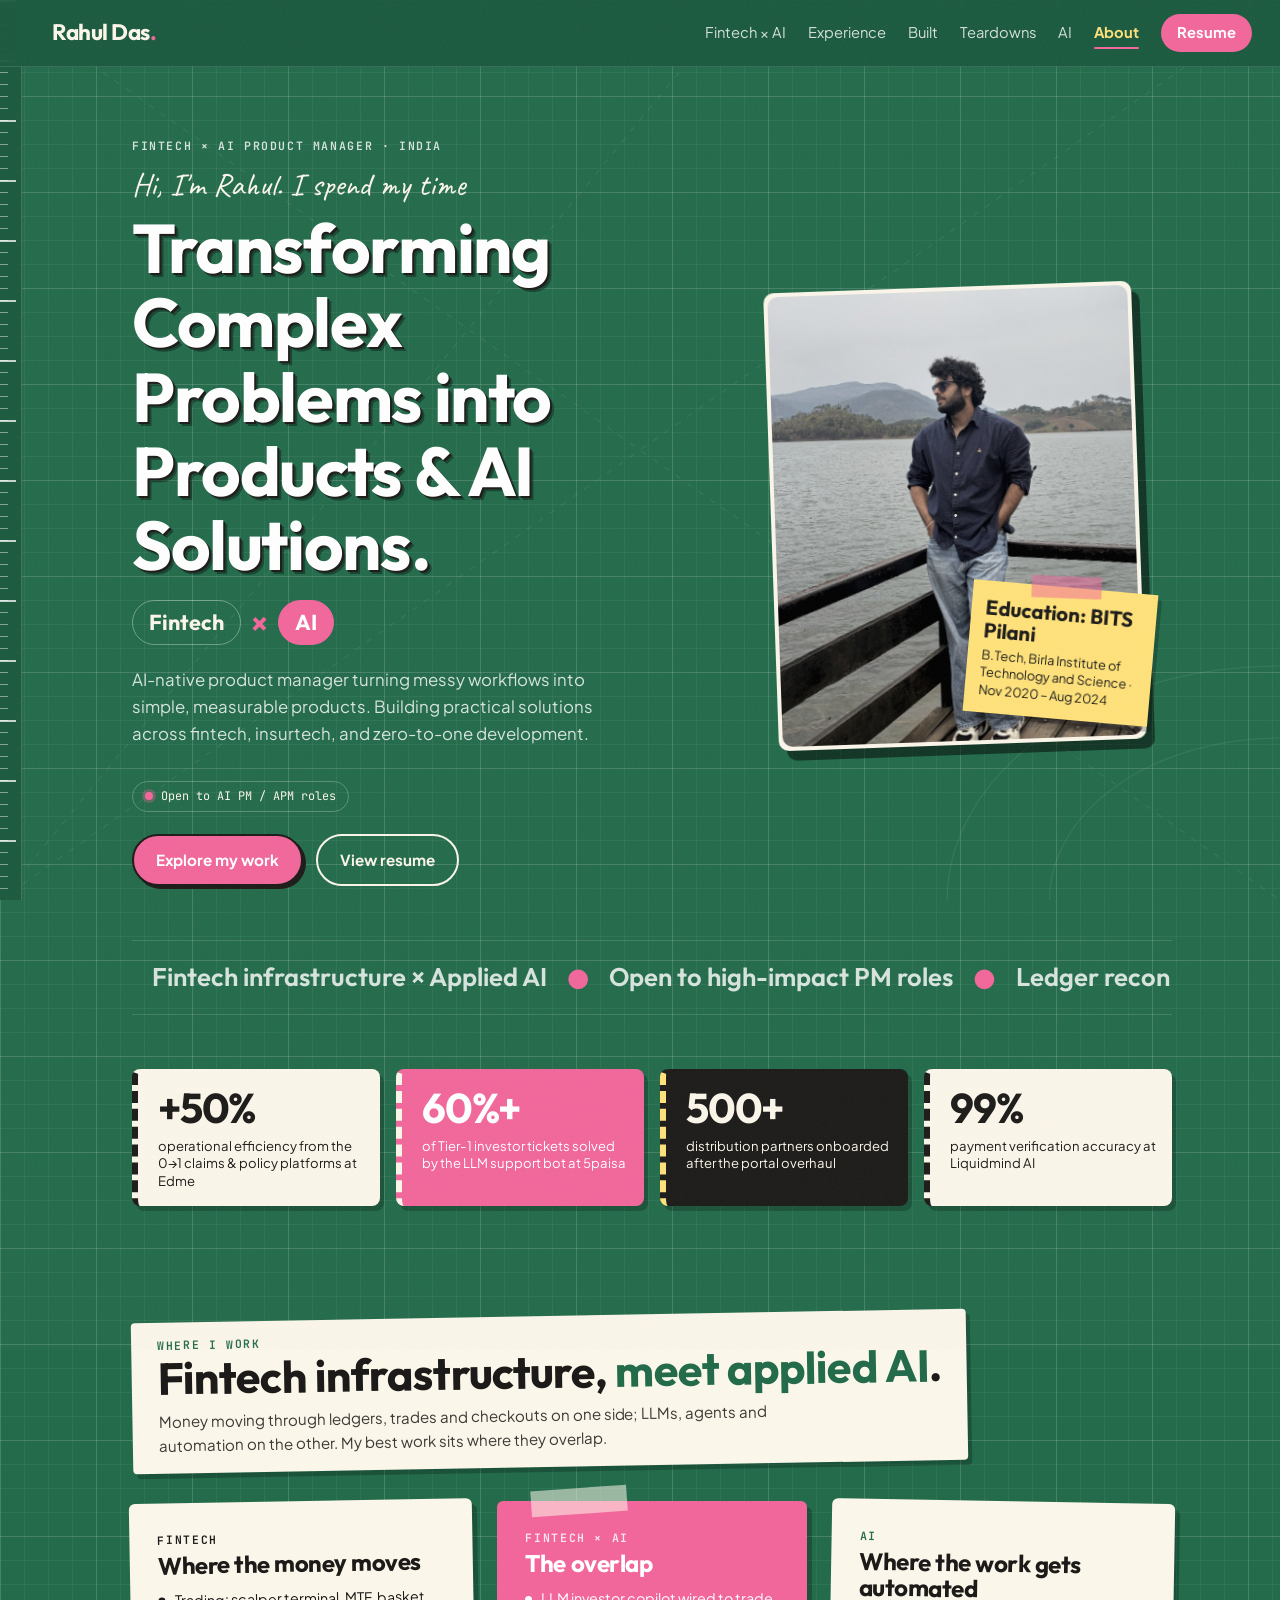
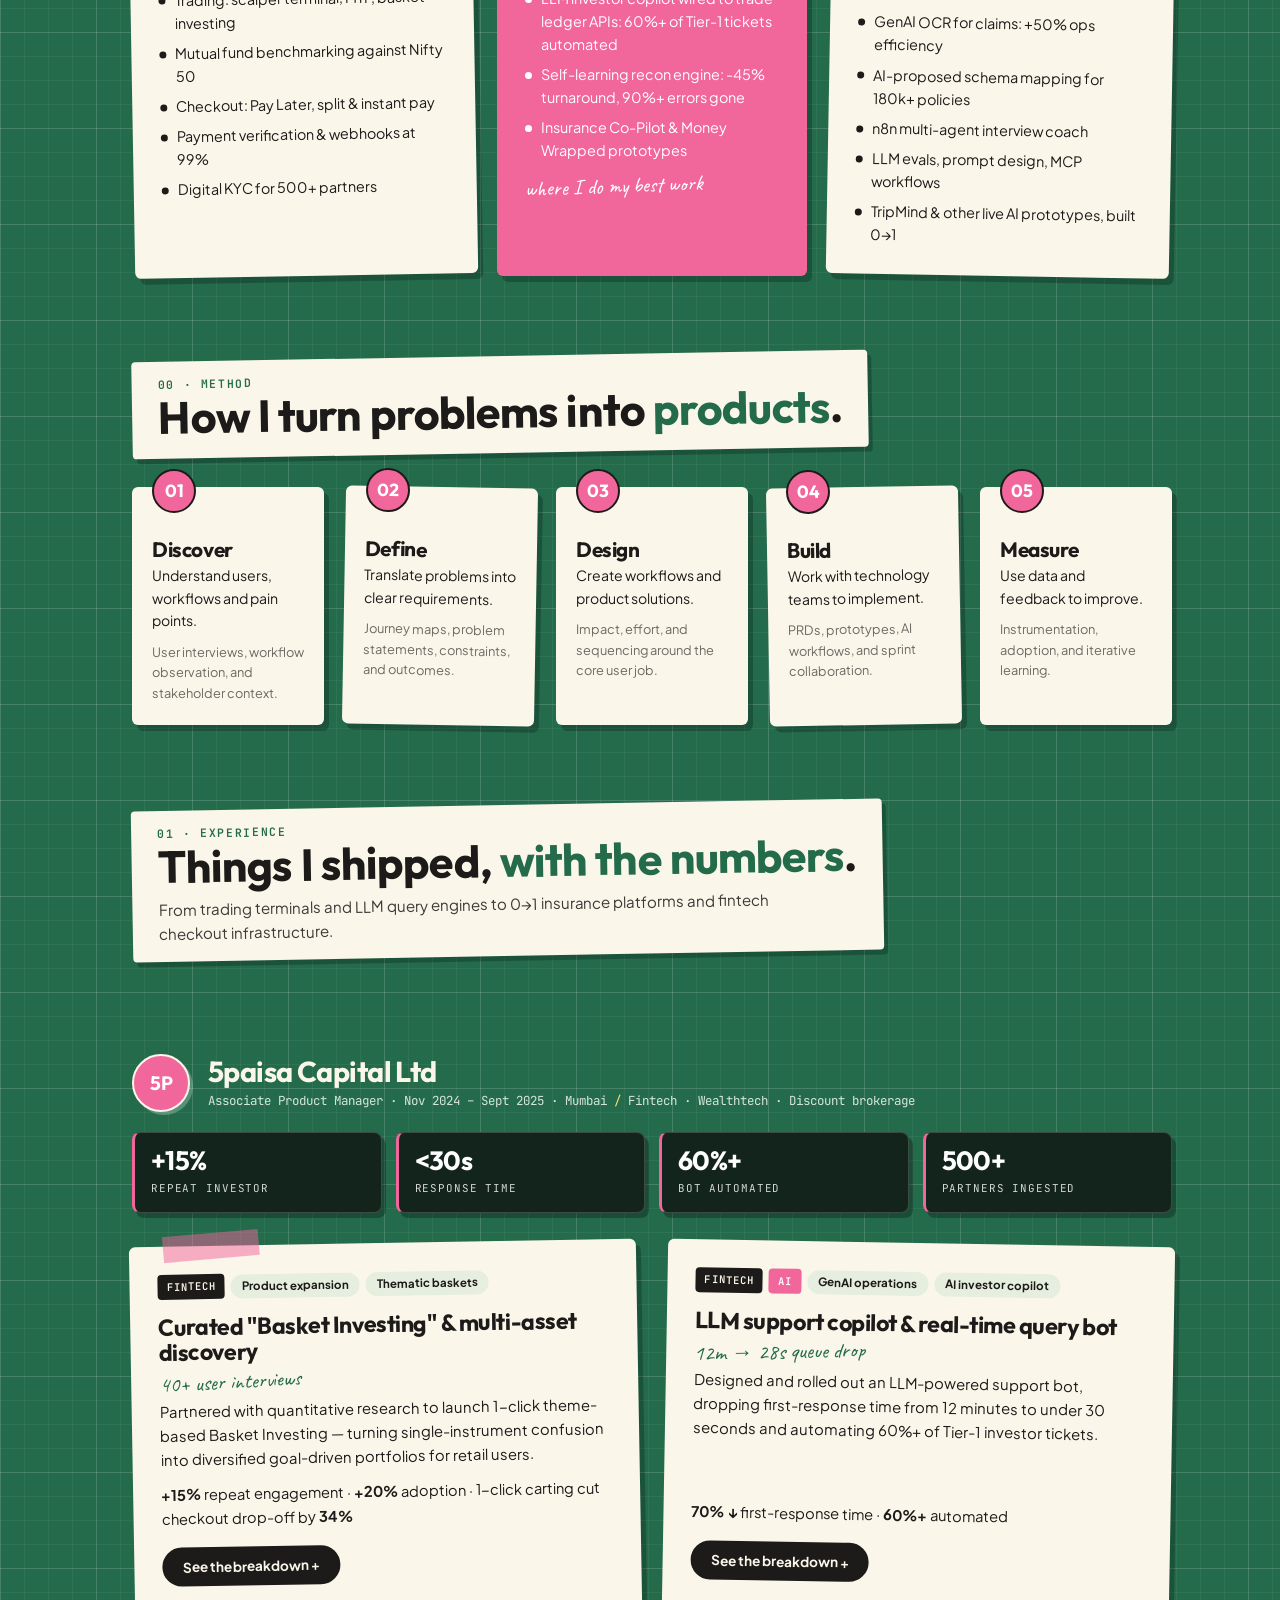
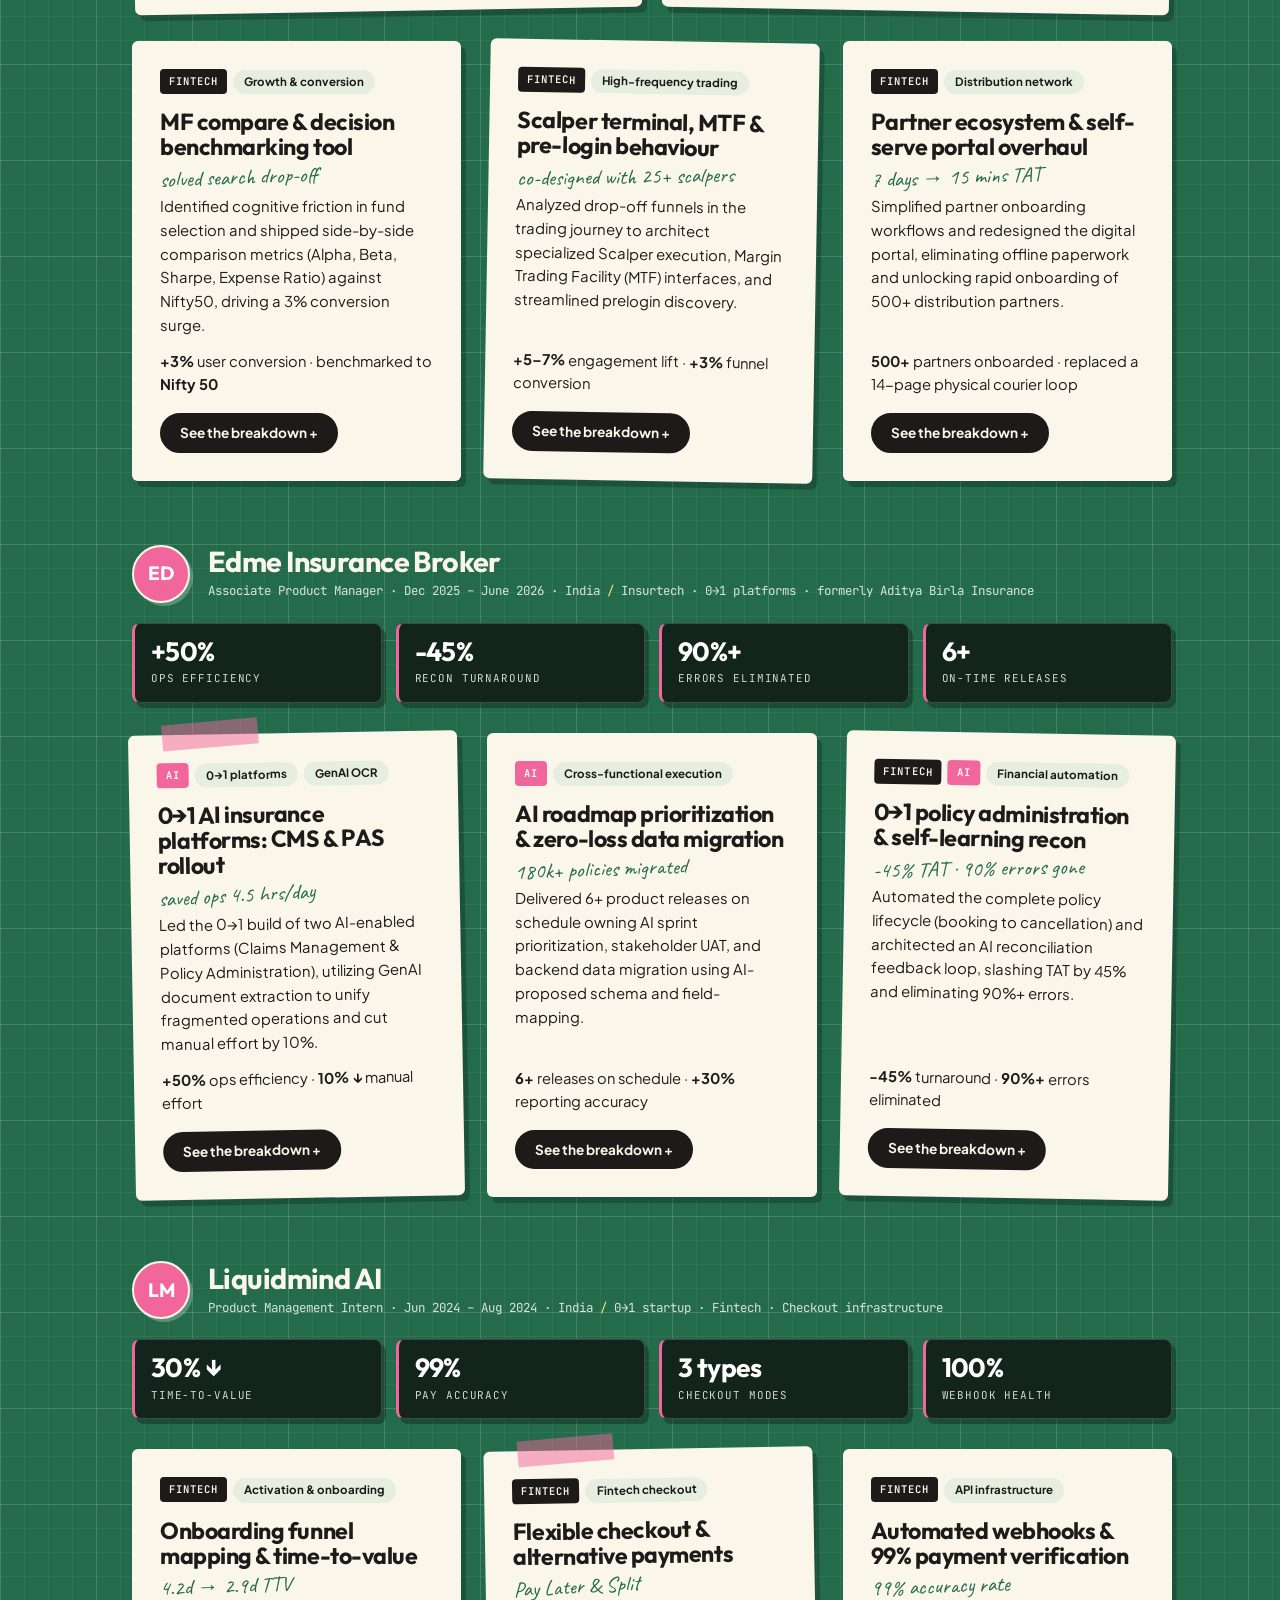
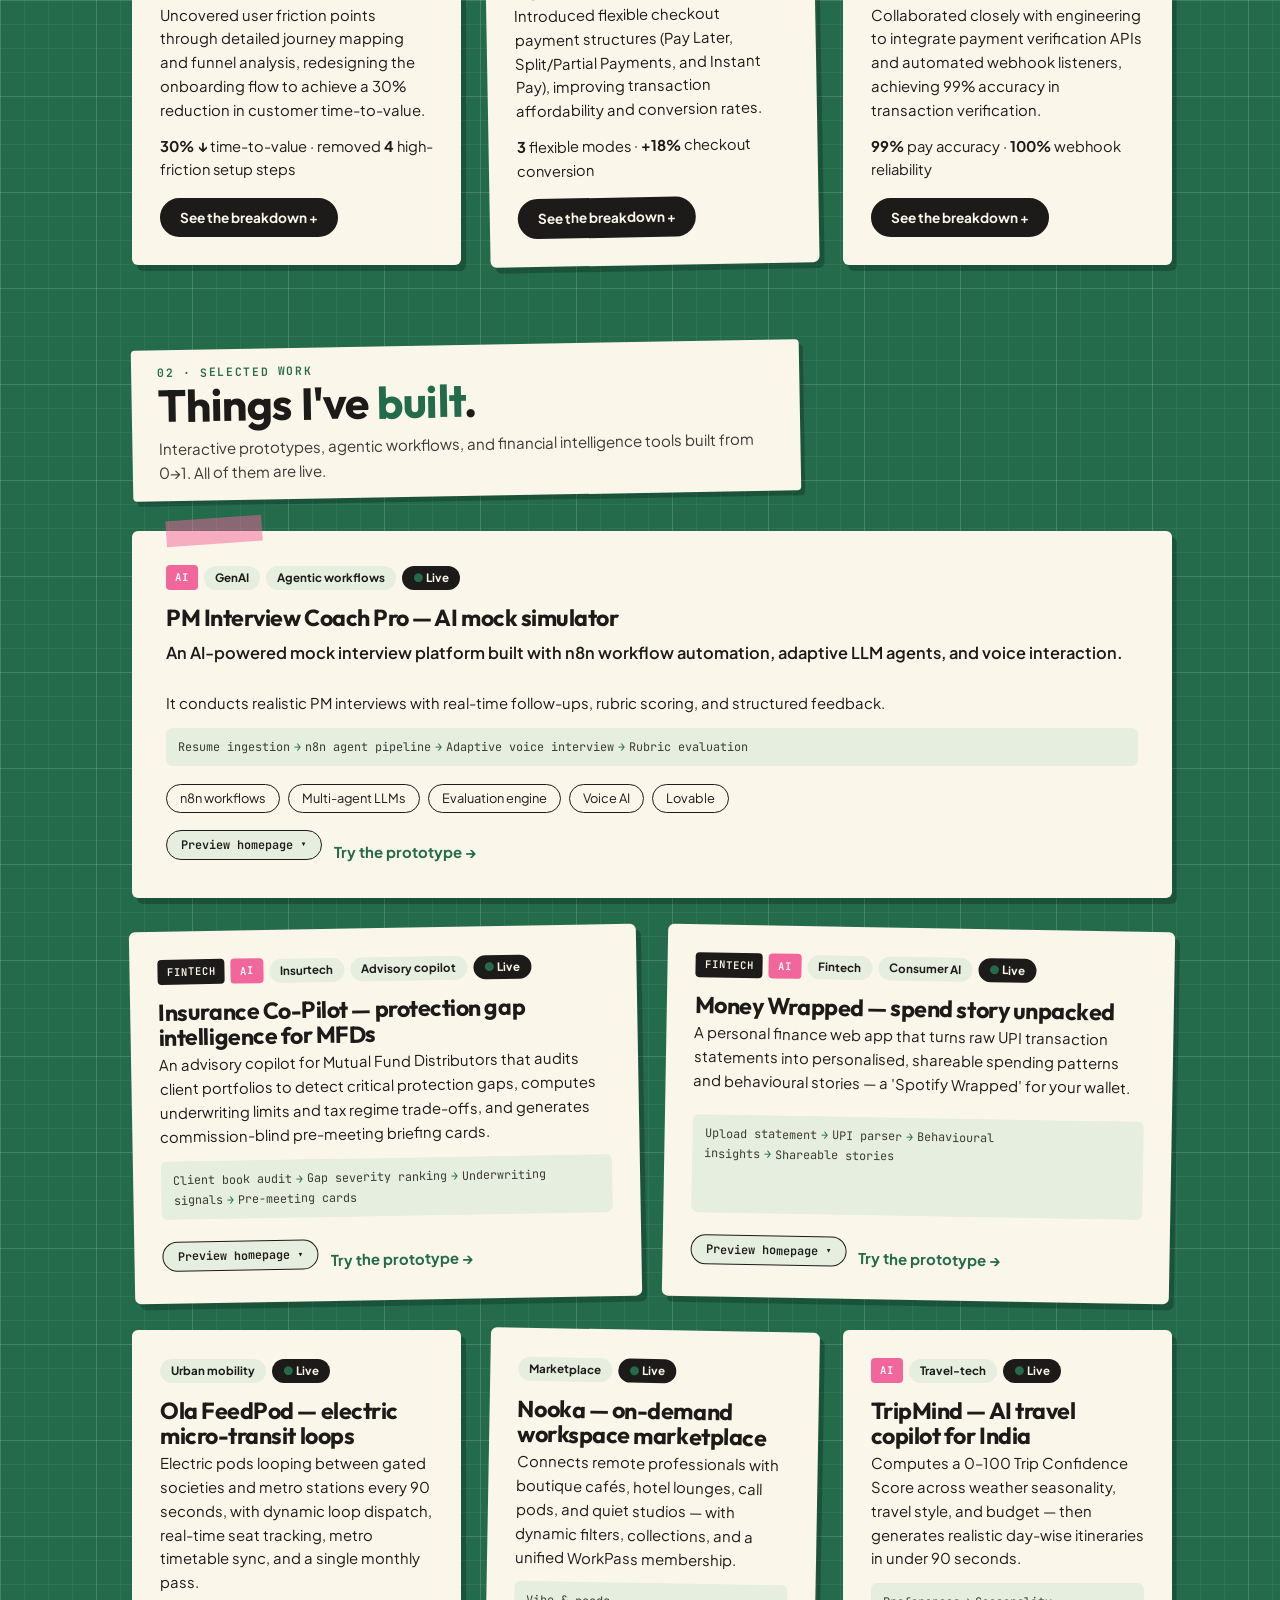
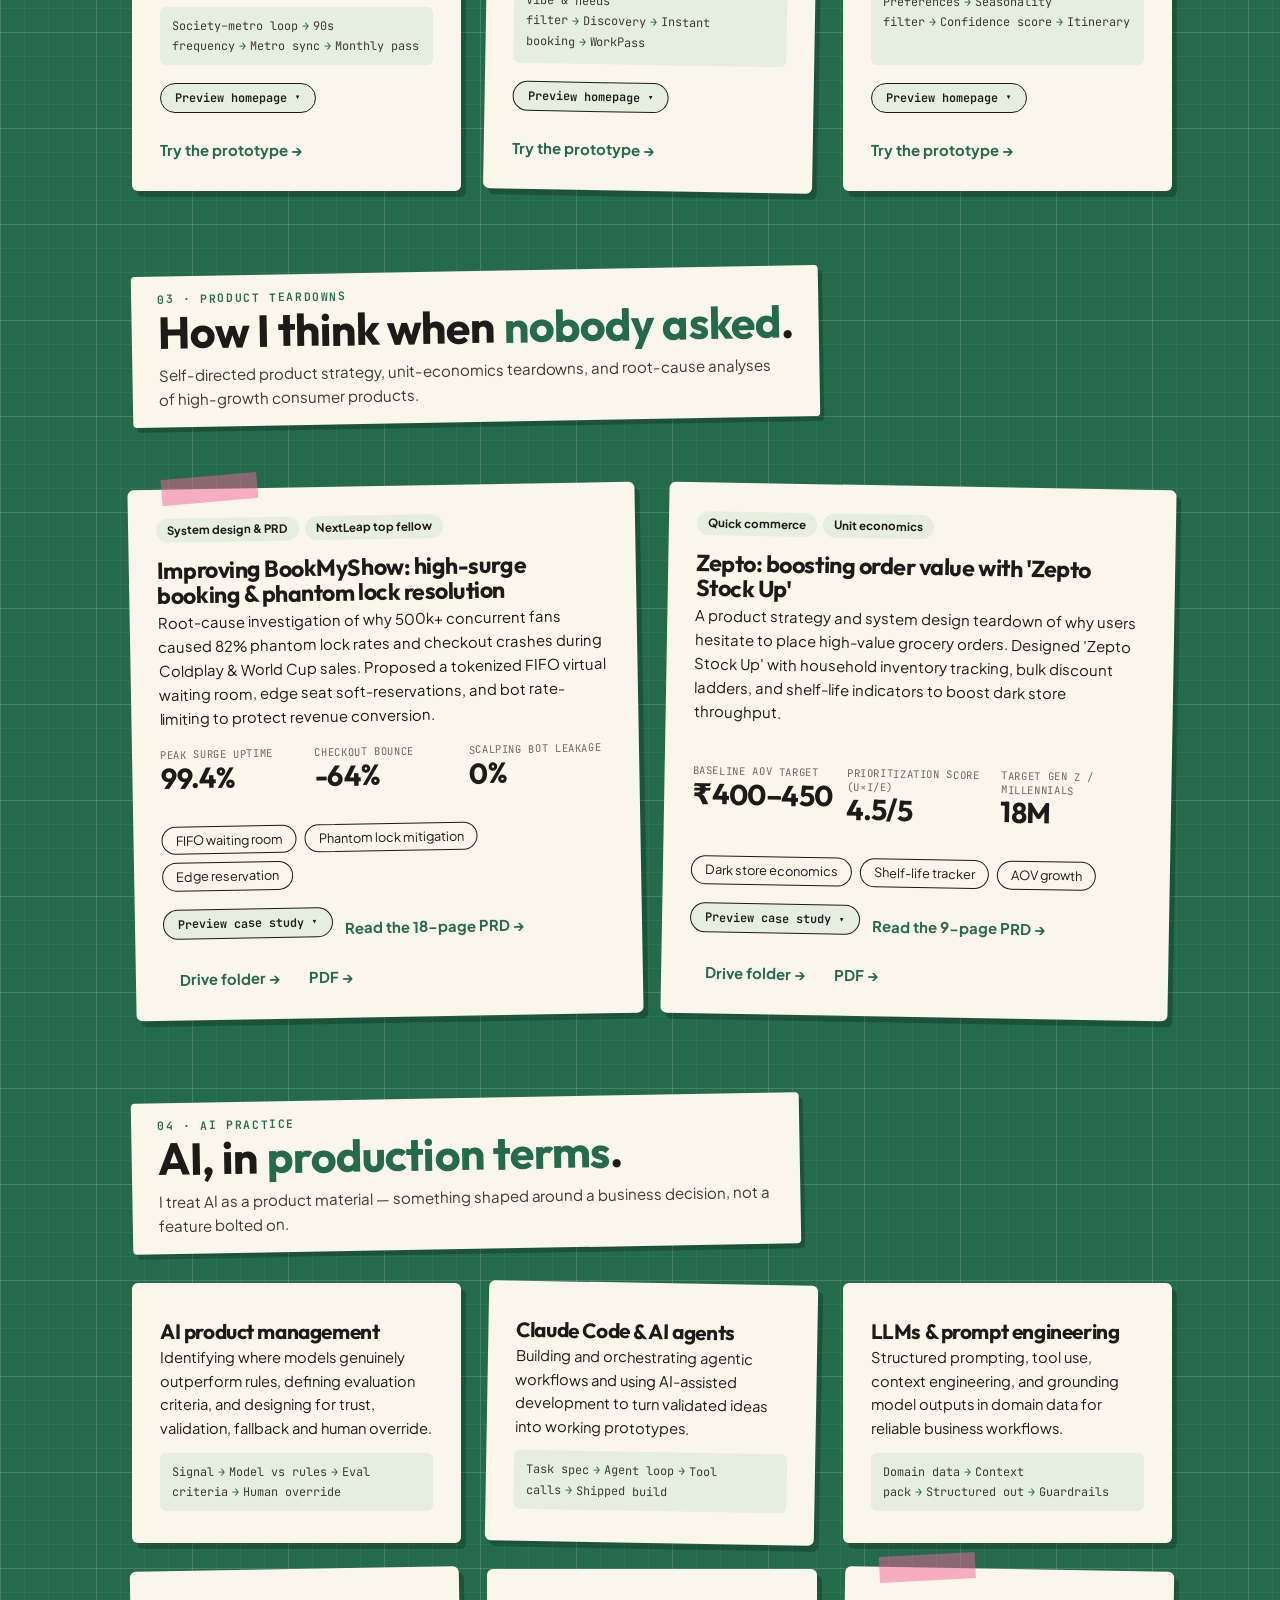
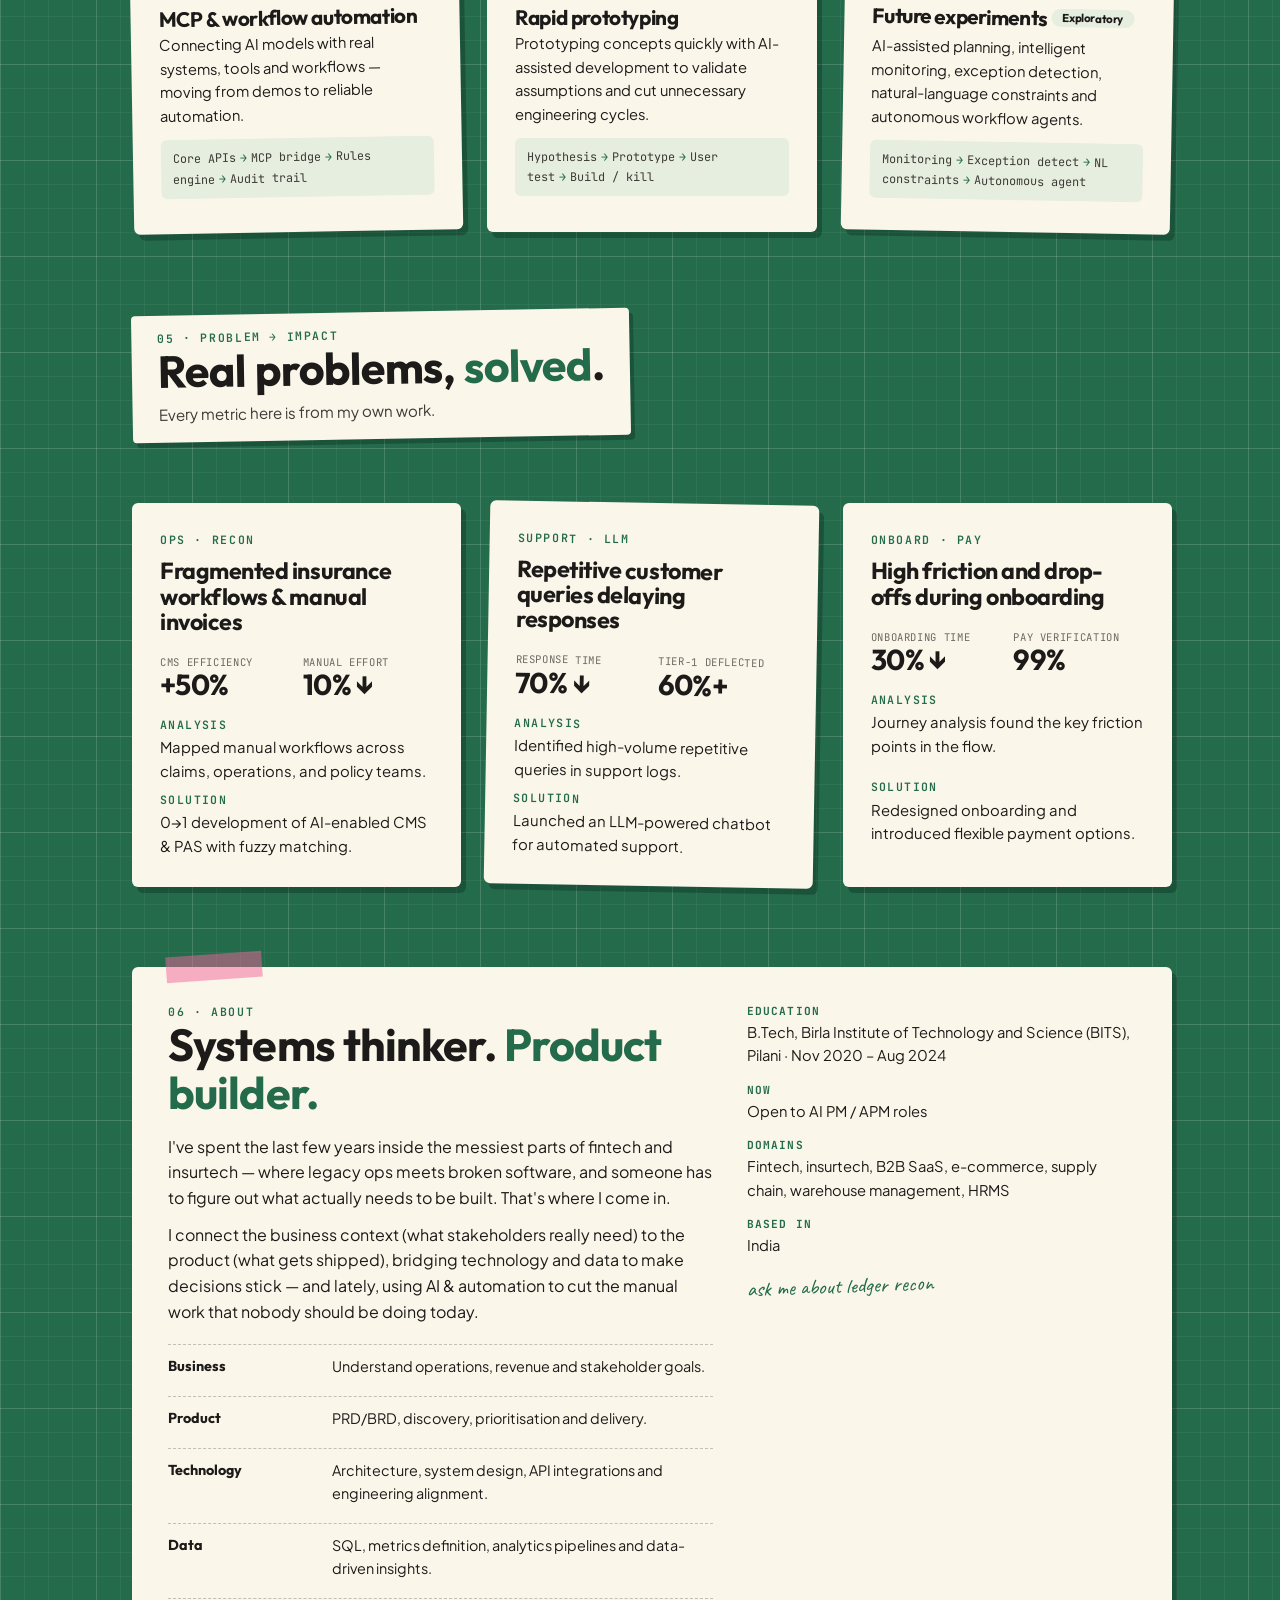
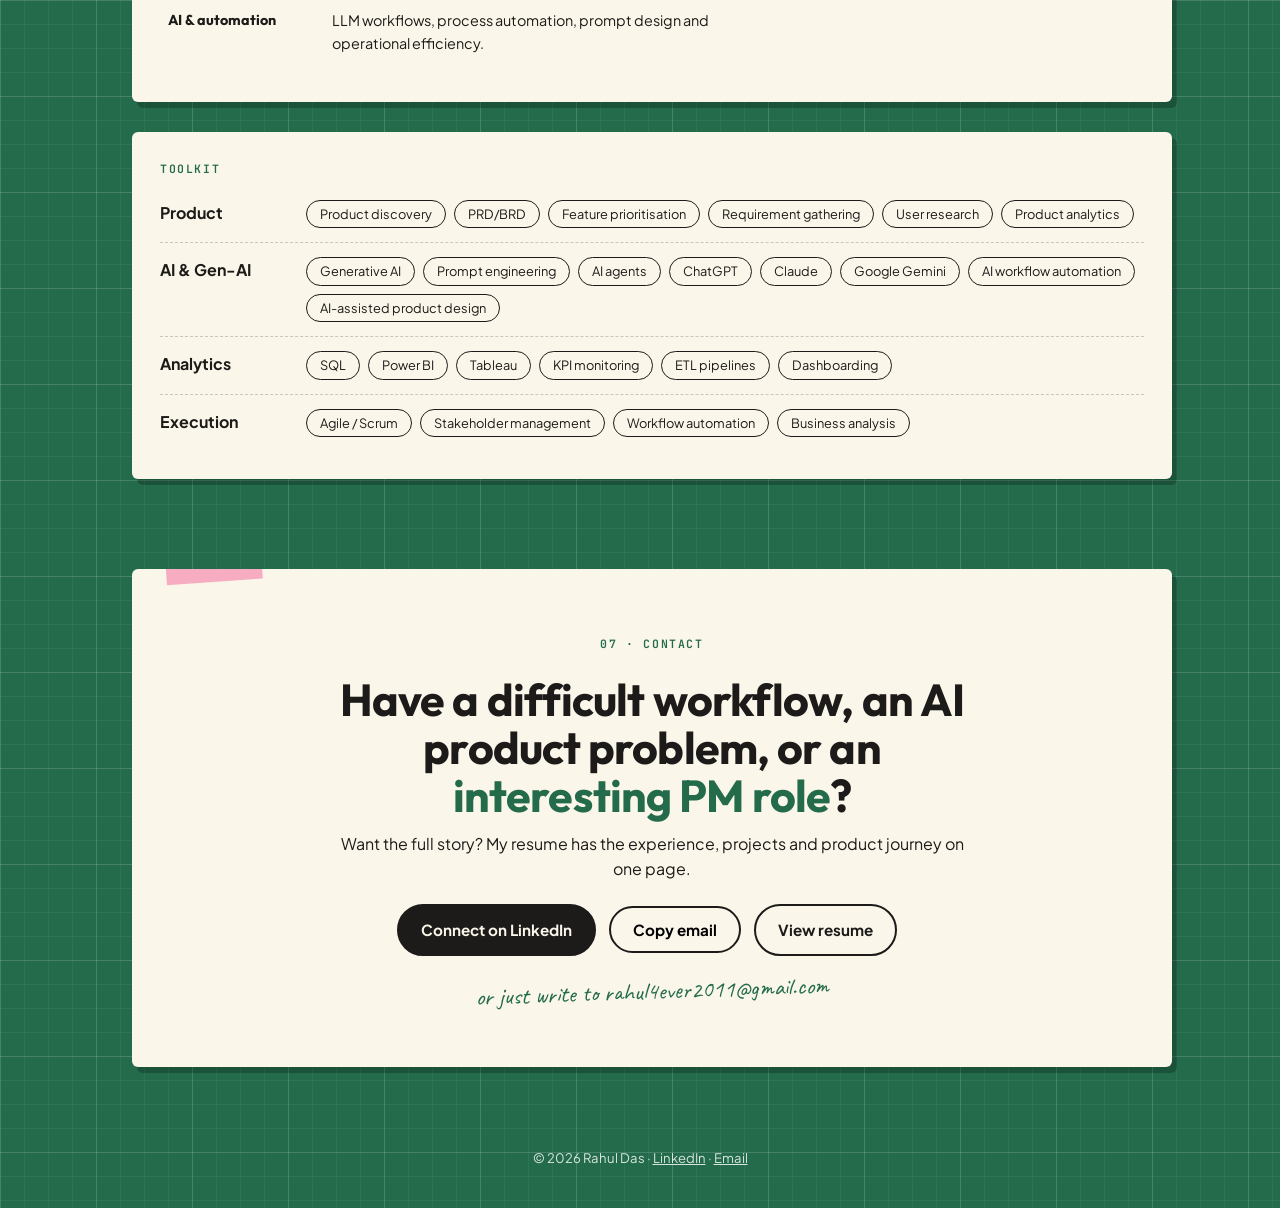
==== commit 40d1f110: "feat: add expandable homepage screenshot previews to project and teardown cards" ====
--- a/public/cutting-mat-portfolio.html
+++ b/public/cutting-mat-portfolio.html
@@ -436,9 +436,160 @@
     @media(max-width:600px){
       .back-top { bottom: 20px; right: 18px; padding: 6px 10px; }
     }
+    /* ---------- project screenshot mockups & toggle ---------- */
+    .project-actions {
+      display: flex;
+      flex-wrap: wrap;
+      align-items: center;
+      gap: 12px;
+      margin-top: 14px;
+      width: 100%;
+    }
+    .preview-toggle-btn {
+      display: inline-flex;
+      align-items: center;
+      gap: 6px;
+      background: var(--paper-2);
+      color: var(--ink);
+      border: 1.5px solid var(--ink);
+      border-radius: 99px;
+      padding: 6px 14px;
+      font-family: var(--mono);
+      font-size: 0.74rem;
+      font-weight: 600;
+      cursor: pointer;
+      transition: transform 0.15s, background-color 0.15s, color 0.15s, border-color 0.15s;
+    }
+    .preview-toggle-btn:hover {
+      background: var(--yellow);
+      transform: translateY(-2px);
+    }
+    .preview-toggle-btn.is-active {
+      background: var(--ink);
+      color: var(--paper);
+    }
+    .preview-toggle-btn.is-active:hover {
+      background: var(--pink);
+      border-color: var(--pink);
+      color: #fff;
+    }
+    .project-preview-drawer {
+      width: 100%;
+      margin-top: 14px;
+      animation: previewSlideDown 0.3s cubic-bezier(0.16, 1, 0.3, 1);
+      overflow: hidden;
+    }
+    .project-preview-drawer[hidden] {
+      display: none;
+    }
+    @keyframes previewSlideDown {
+      from {
+        opacity: 0;
+        transform: translateY(-8px);
+      }
+      to {
+        opacity: 1;
+        transform: translateY(0);
+      }
+    }
+    .project-mockup {
+      background: var(--ink);
+      border: 2px solid var(--ink);
+      border-radius: 8px;
+      overflow: hidden;
+      box-shadow: 3px 4px 0 rgba(0, 0, 0, 0.22);
+      width: 100%;
+    }
+    .mockup-bar {
+      display: flex;
+      align-items: center;
+      justify-content: space-between;
+      padding: 6px 10px;
+      background: #252422;
+      border-bottom: 1px solid rgba(255, 255, 255, 0.1);
+    }
+    .mockup-dots {
+      display: flex;
+      gap: 5px;
+      align-items: center;
+    }
+    .m-dot {
+      width: 8px;
+      height: 8px;
+      border-radius: 50%;
+      display: inline-block;
+    }
+    .m-dot--red { background: #ff5f56; }
+    .m-dot--yellow { background: #ffbd2e; }
+    .m-dot--green { background: #27c93f; }
+    .mockup-url {
+      font-family: var(--mono);
+      font-size: 0.68rem;
+      color: rgba(251, 246, 234, 0.75);
+      letter-spacing: -0.01em;
+      text-overflow: ellipsis;
+      overflow: hidden;
+      white-space: nowrap;
+      max-width: 65%;
+    }
+    .mockup-chip {
+      font-family: var(--mono);
+      font-size: 0.6rem;
+      text-transform: uppercase;
+      background: rgba(35, 107, 75, 0.85);
+      color: var(--paper);
+      padding: 2px 6px;
+      border-radius: 4px;
+      font-weight: 600;
+    }
+    .mockup-link {
+      display: block;
+      position: relative;
+      overflow: hidden;
+      cursor: pointer;
+      background: #000;
+      text-decoration: none;
+    }
+    .mockup-img {
+      display: block;
+      width: 100%;
+      height: auto;
+      max-height: 240px;
+      object-fit: cover;
+      object-position: top center;
+      transition: transform 0.25s ease, filter 0.25s ease;
+    }
+    .case--feature .mockup-img {
+      max-height: 320px;
+    }
+    .mockup-link:hover .mockup-img {
+      transform: scale(1.02);
+      filter: brightness(0.92);
+    }
+    .mockup-hover-hint {
+      position: absolute;
+      bottom: 10px;
+      right: 10px;
+      background: rgba(28, 27, 25, 0.88);
+      color: var(--yellow);
+      font-family: var(--mono);
+      font-size: 0.7rem;
+      font-weight: 600;
+      padding: 4px 9px;
+      border-radius: 4px;
+      opacity: 0;
+      transform: translateY(4px);
+      transition: opacity 0.2s, transform 0.2s;
+      pointer-events: none;
+    }
+    .mockup-link:hover .mockup-hover-hint {
+      opacity: 1;
+      transform: translateY(0);
+    }
     @media(prefers-reduced-motion:reduce){
       .cursor,.marquee__track{animation:none}
       .reveal{opacity:1;transform:none;transition:none}
+      .project-preview-drawer{animation:none}
     }
   </style>
 </head>
@@ -911,7 +1062,23 @@
         <p>It conducts realistic PM interviews with real-time follow-ups, rubric scoring, and structured feedback.</p>
         <p class="flow">Resume ingestion<b>→</b>n8n agent pipeline<b>→</b>Adaptive voice interview<b>→</b>Rubric evaluation</p>
         <ul class="stack"><li>n8n workflows</li><li>Multi-agent LLMs</li><li>Evaluation engine</li><li>Voice AI</li><li>Lovable</li></ul>
-        <a class="link-arrow" href="https://pm-coach-pro.lovable.app/" target="_blank" rel="noopener">Try the prototype</a>
+        <div class="project-actions">
+          <button class="preview-toggle-btn" type="button" aria-expanded="false" data-target="preview-pm-coach">Preview homepage ▾</button>
+          <a class="link-arrow" href="https://pm-coach-pro.lovable.app/" target="_blank" rel="noopener">Try the prototype</a>
+        </div>
+        <div id="preview-pm-coach" class="project-preview-drawer" hidden>
+          <div class="project-mockup">
+            <div class="mockup-bar">
+              <div class="mockup-dots"><span class="m-dot m-dot--red"></span><span class="m-dot m-dot--yellow"></span><span class="m-dot m-dot--green"></span></div>
+              <span class="mockup-url">pm-coach-pro.lovable.app</span>
+              <span class="mockup-chip">Live</span>
+            </div>
+            <a href="https://pm-coach-pro.lovable.app/" target="_blank" rel="noopener" class="mockup-link" title="Click to launch live prototype">
+              <img src="projects/pm-coach-pro.png" alt="PM Coach Pro homepage" class="mockup-img" loading="lazy">
+              <span class="mockup-hover-hint">Launch prototype ↗</span>
+            </a>
+          </div>
+        </div>
       </article>
 
       <div class="case-row case-row--2">
@@ -920,14 +1087,46 @@
           <h3>Insurance Co-Pilot — protection gap intelligence for MFDs</h3>
           <p>An advisory copilot for Mutual Fund Distributors that audits client portfolios to detect critical protection gaps, computes underwriting limits and tax regime trade-offs, and generates commission-blind pre-meeting briefing cards.</p>
           <p class="flow">Client book audit<b>→</b>Gap severity ranking<b>→</b>Underwriting signals<b>→</b>Pre-meeting cards</p>
-          <a class="link-arrow" href="https://insurance-copilot-mfd.lovable.app/" target="_blank" rel="noopener">Try the prototype</a>
+          <div class="project-actions">
+            <button class="preview-toggle-btn" type="button" aria-expanded="false" data-target="preview-insurance">Preview homepage ▾</button>
+            <a class="link-arrow" href="https://insurance-copilot-mfd.lovable.app/" target="_blank" rel="noopener">Try the prototype</a>
+          </div>
+          <div id="preview-insurance" class="project-preview-drawer" hidden>
+            <div class="project-mockup">
+              <div class="mockup-bar">
+                <div class="mockup-dots"><span class="m-dot m-dot--red"></span><span class="m-dot m-dot--yellow"></span><span class="m-dot m-dot--green"></span></div>
+                <span class="mockup-url">insurance-copilot-mfd.lovable.app</span>
+                <span class="mockup-chip">Live</span>
+              </div>
+              <a href="https://insurance-copilot-mfd.lovable.app/" target="_blank" rel="noopener" class="mockup-link" title="Click to launch live prototype">
+                <img src="projects/insurance-copilot.png" alt="Insurance Co-Pilot homepage" class="mockup-img" loading="lazy">
+                <span class="mockup-hover-hint">Launch prototype ↗</span>
+              </a>
+            </div>
+          </div>
         </article>
         <article class="case paper tilt-r">
           <div><span class="tag tag--fin">Fintech</span><span class="tag tag--ai">AI</span><span class="pill">Fintech</span><span class="pill">Consumer AI</span><span class="pill pill--live">Live</span></div>
           <h3>Money Wrapped — spend story unpacked</h3>
           <p>A personal finance web app that turns raw UPI transaction statements into personalised, shareable spending patterns and behavioural stories — a 'Spotify Wrapped' for your wallet.</p>
           <p class="flow">Upload statement<b>→</b>UPI parser<b>→</b>Behavioural insights<b>→</b>Shareable stories</p>
-          <a class="link-arrow" href="https://spend-story-unpacked.lovable.app/" target="_blank" rel="noopener">Try the prototype</a>
+          <div class="project-actions">
+            <button class="preview-toggle-btn" type="button" aria-expanded="false" data-target="preview-money-wrapped">Preview homepage ▾</button>
+            <a class="link-arrow" href="https://spend-story-unpacked.lovable.app/" target="_blank" rel="noopener">Try the prototype</a>
+          </div>
+          <div id="preview-money-wrapped" class="project-preview-drawer" hidden>
+            <div class="project-mockup">
+              <div class="mockup-bar">
+                <div class="mockup-dots"><span class="m-dot m-dot--red"></span><span class="m-dot m-dot--yellow"></span><span class="m-dot m-dot--green"></span></div>
+                <span class="mockup-url">spend-story-unpacked.lovable.app</span>
+                <span class="mockup-chip">Live</span>
+              </div>
+              <a href="https://spend-story-unpacked.lovable.app/" target="_blank" rel="noopener" class="mockup-link" title="Click to launch live prototype">
+                <img src="projects/money-wrapped.png" alt="Money Wrapped homepage" class="mockup-img" loading="lazy">
+                <span class="mockup-hover-hint">Launch prototype ↗</span>
+              </a>
+            </div>
+          </div>
         </article>
       </div>
 
@@ -937,21 +1136,69 @@
           <h3>Ola FeedPod — electric micro-transit loops</h3>
           <p>Electric pods looping between gated societies and metro stations every 90 seconds, with dynamic loop dispatch, real-time seat tracking, metro timetable sync, and a single monthly pass.</p>
           <p class="flow">Society–metro loop<b>→</b>90s frequency<b>→</b>Metro sync<b>→</b>Monthly pass</p>
-          <a class="link-arrow" href="https://olapod2035.lovable.app/" target="_blank" rel="noopener">Try the prototype</a>
+          <div class="project-actions">
+            <button class="preview-toggle-btn" type="button" aria-expanded="false" data-target="preview-ola-feedpod">Preview homepage ▾</button>
+            <a class="link-arrow" href="https://olapod2035.lovable.app/" target="_blank" rel="noopener">Try the prototype</a>
+          </div>
+          <div id="preview-ola-feedpod" class="project-preview-drawer" hidden>
+            <div class="project-mockup">
+              <div class="mockup-bar">
+                <div class="mockup-dots"><span class="m-dot m-dot--red"></span><span class="m-dot m-dot--yellow"></span><span class="m-dot m-dot--green"></span></div>
+                <span class="mockup-url">olapod2035.lovable.app</span>
+                <span class="mockup-chip">Live</span>
+              </div>
+              <a href="https://olapod2035.lovable.app/" target="_blank" rel="noopener" class="mockup-link" title="Click to launch live prototype">
+                <img src="projects/ola-feedpod.png" alt="Ola FeedPod homepage" class="mockup-img" loading="lazy">
+                <span class="mockup-hover-hint">Launch prototype ↗</span>
+              </a>
+            </div>
+          </div>
         </article>
         <article class="case paper tilt-r">
           <div><span class="pill">Marketplace</span><span class="pill pill--live">Live</span></div>
           <h3>Nooka — on-demand workspace marketplace</h3>
           <p>Connects remote professionals with boutique cafés, hotel lounges, call pods, and quiet studios — with dynamic filters, collections, and a unified WorkPass membership.</p>
           <p class="flow">Vibe &amp; needs filter<b>→</b>Discovery<b>→</b>Instant booking<b>→</b>WorkPass</p>
-          <a class="link-arrow" href="https://work-inspired-frontend.lovable.app/" target="_blank" rel="noopener">Try the prototype</a>
+          <div class="project-actions">
+            <button class="preview-toggle-btn" type="button" aria-expanded="false" data-target="preview-nooka">Preview homepage ▾</button>
+            <a class="link-arrow" href="https://work-inspired-frontend.lovable.app/" target="_blank" rel="noopener">Try the prototype</a>
+          </div>
+          <div id="preview-nooka" class="project-preview-drawer" hidden>
+            <div class="project-mockup">
+              <div class="mockup-bar">
+                <div class="mockup-dots"><span class="m-dot m-dot--red"></span><span class="m-dot m-dot--yellow"></span><span class="m-dot m-dot--green"></span></div>
+                <span class="mockup-url">work-inspired-frontend.lovable.app</span>
+                <span class="mockup-chip">Live</span>
+              </div>
+              <a href="https://work-inspired-frontend.lovable.app/" target="_blank" rel="noopener" class="mockup-link" title="Click to launch live prototype">
+                <img src="projects/nooka.png" alt="Nooka homepage" class="mockup-img" loading="lazy">
+                <span class="mockup-hover-hint">Launch prototype ↗</span>
+              </a>
+            </div>
+          </div>
         </article>
         <article class="case paper">
           <div><span class="tag tag--ai">AI</span><span class="pill">Travel-tech</span><span class="pill pill--live">Live</span></div>
           <h3>TripMind — AI travel copilot for India</h3>
           <p>Computes a 0–100 Trip Confidence Score across weather seasonality, travel style, and budget — then generates realistic day-wise itineraries in under 90 seconds.</p>
           <p class="flow">Preferences<b>→</b>Seasonality filter<b>→</b>Confidence score<b>→</b>Itinerary</p>
-          <a class="link-arrow" href="https://go-india-ai.lovable.app/" target="_blank" rel="noopener">Try the prototype</a>
+          <div class="project-actions">
+            <button class="preview-toggle-btn" type="button" aria-expanded="false" data-target="preview-tripmind">Preview homepage ▾</button>
+            <a class="link-arrow" href="https://go-india-ai.lovable.app/" target="_blank" rel="noopener">Try the prototype</a>
+          </div>
+          <div id="preview-tripmind" class="project-preview-drawer" hidden>
+            <div class="project-mockup">
+              <div class="mockup-bar">
+                <div class="mockup-dots"><span class="m-dot m-dot--red"></span><span class="m-dot m-dot--yellow"></span><span class="m-dot m-dot--green"></span></div>
+                <span class="mockup-url">go-india-ai.lovable.app</span>
+                <span class="mockup-chip">Live</span>
+              </div>
+              <a href="https://go-india-ai.lovable.app/" target="_blank" rel="noopener" class="mockup-link" title="Click to launch live prototype">
+                <img src="projects/tripmind.png" alt="TripMind homepage" class="mockup-img" loading="lazy">
+                <span class="mockup-hover-hint">Launch prototype ↗</span>
+              </a>
+            </div>
+          </div>
         </article>
       </div>
     </section>
@@ -976,10 +1223,24 @@
             <div><dt>Scalping bot leakage</dt><dd>0%</dd></div>
           </dl>
           <ul class="stack"><li>FIFO waiting room</li><li>Phantom lock mitigation</li><li>Edge reservation</li></ul>
-          <div>
+          <div class="project-actions">
+            <button class="preview-toggle-btn" type="button" aria-expanded="false" data-target="preview-bookmyshow">Preview case study ▾</button>
             <a class="link-arrow" href="https://drive.google.com/file/d/1JX4YSxJYN_LoULuBqvCOjfBbDsJHAdPO/view?usp=sharing" target="_blank" rel="noopener">Read the 18-page PRD</a>
             <a class="link-arrow" href="https://drive.google.com/drive/folders/14Mgnz3e0ev8qYpaJ23fxRFYM1MJRhkaf" target="_blank" rel="noopener">Drive folder</a>
-            <a class="link-arrow" href="https://rdrahul.lovable.app/bookmyshow-case-study.pdf" target="_blank" rel="noopener">PDF</a>
+            <a class="link-arrow" href="/bookmyshow-case-study.pdf" target="_blank" rel="noopener">PDF</a>
+          </div>
+          <div id="preview-bookmyshow" class="project-preview-drawer" hidden>
+            <div class="project-mockup">
+              <div class="mockup-bar">
+                <div class="mockup-dots"><span class="m-dot m-dot--red"></span><span class="m-dot m-dot--yellow"></span><span class="m-dot m-dot--green"></span></div>
+                <span class="mockup-url">bookmyshow.prd-teardown</span>
+                <span class="mockup-chip">Teardown</span>
+              </div>
+              <a href="https://drive.google.com/file/d/1JX4YSxJYN_LoULuBqvCOjfBbDsJHAdPO/view?usp=sharing" target="_blank" rel="noopener" class="mockup-link" title="Click to view BookMyShow PRD teardown">
+                <img src="projects/bookmyshow.png" alt="BookMyShow case study preview" class="mockup-img" loading="lazy">
+                <span class="mockup-hover-hint">Read 18-page PRD ↗</span>
+              </a>
+            </div>
           </div>
         </article>
 
@@ -993,10 +1254,24 @@
             <div><dt>Target Gen Z / millennials</dt><dd>18M</dd></div>
           </dl>
           <ul class="stack"><li>Dark store economics</li><li>Shelf-life tracker</li><li>AOV growth</li></ul>
-          <div>
+          <div class="project-actions">
+            <button class="preview-toggle-btn" type="button" aria-expanded="false" data-target="preview-zepto">Preview case study ▾</button>
             <a class="link-arrow" href="https://drive.google.com/file/d/1jOh0dfjqQNW5q3ENtnDMwvJk3XAKoeWL/view?usp=sharing" target="_blank" rel="noopener">Read the 9-page PRD</a>
             <a class="link-arrow" href="https://drive.google.com/drive/folders/14Mgnz3e0ev8qYpaJ23fxRFYM1MJRhkaf" target="_blank" rel="noopener">Drive folder</a>
-            <a class="link-arrow" href="https://rdrahul.lovable.app/zepto-case-study.pdf" target="_blank" rel="noopener">PDF</a>
+            <a class="link-arrow" href="/zepto-case-study.pdf" target="_blank" rel="noopener">PDF</a>
+          </div>
+          <div id="preview-zepto" class="project-preview-drawer" hidden>
+            <div class="project-mockup">
+              <div class="mockup-bar">
+                <div class="mockup-dots"><span class="m-dot m-dot--red"></span><span class="m-dot m-dot--yellow"></span><span class="m-dot m-dot--green"></span></div>
+                <span class="mockup-url">zepto.stock-up-teardown</span>
+                <span class="mockup-chip">Teardown</span>
+              </div>
+              <a href="https://drive.google.com/file/d/1jOh0dfjqQNW5q3ENtnDMwvJk3XAKoeWL/view?usp=sharing" target="_blank" rel="noopener" class="mockup-link" title="Click to view Zepto PRD teardown">
+                <img src="projects/zepto-teardown.png" alt="Zepto Stock Up case study preview" class="mockup-img" loading="lazy">
+                <span class="mockup-hover-hint">Read 9-page PRD ↗</span>
+              </a>
+            </div>
           </div>
         </article>
       </div>
@@ -1167,6 +1442,28 @@
     });
     dlg.querySelector('.detail__close').addEventListener('click', function () { dlg.close(); });
     dlg.addEventListener('click', function (e) { if (e.target === dlg) dlg.close(); });
+
+    // screenshot preview drawer toggles
+    document.querySelectorAll('.preview-toggle-btn').forEach(function (btn) {
+      btn.addEventListener('click', function () {
+        var targetId = btn.getAttribute('data-target');
+        var drawer = document.getElementById(targetId);
+        if (!drawer) return;
+        var isHidden = drawer.hasAttribute('hidden');
+        var isTeardown = targetId === 'preview-bookmyshow' || targetId === 'preview-zepto';
+        if (isHidden) {
+          drawer.removeAttribute('hidden');
+          btn.classList.add('is-active');
+          btn.setAttribute('aria-expanded', 'true');
+          btn.textContent = 'Hide preview ▴';
+        } else {
+          drawer.setAttribute('hidden', '');
+          btn.classList.remove('is-active');
+          btn.setAttribute('aria-expanded', 'false');
+          btn.textContent = isTeardown ? 'Preview case study ▾' : 'Preview homepage ▾';
+        }
+      });
+    });
 
     // confetti helper
     function triggerConfetti(originX, originY) {
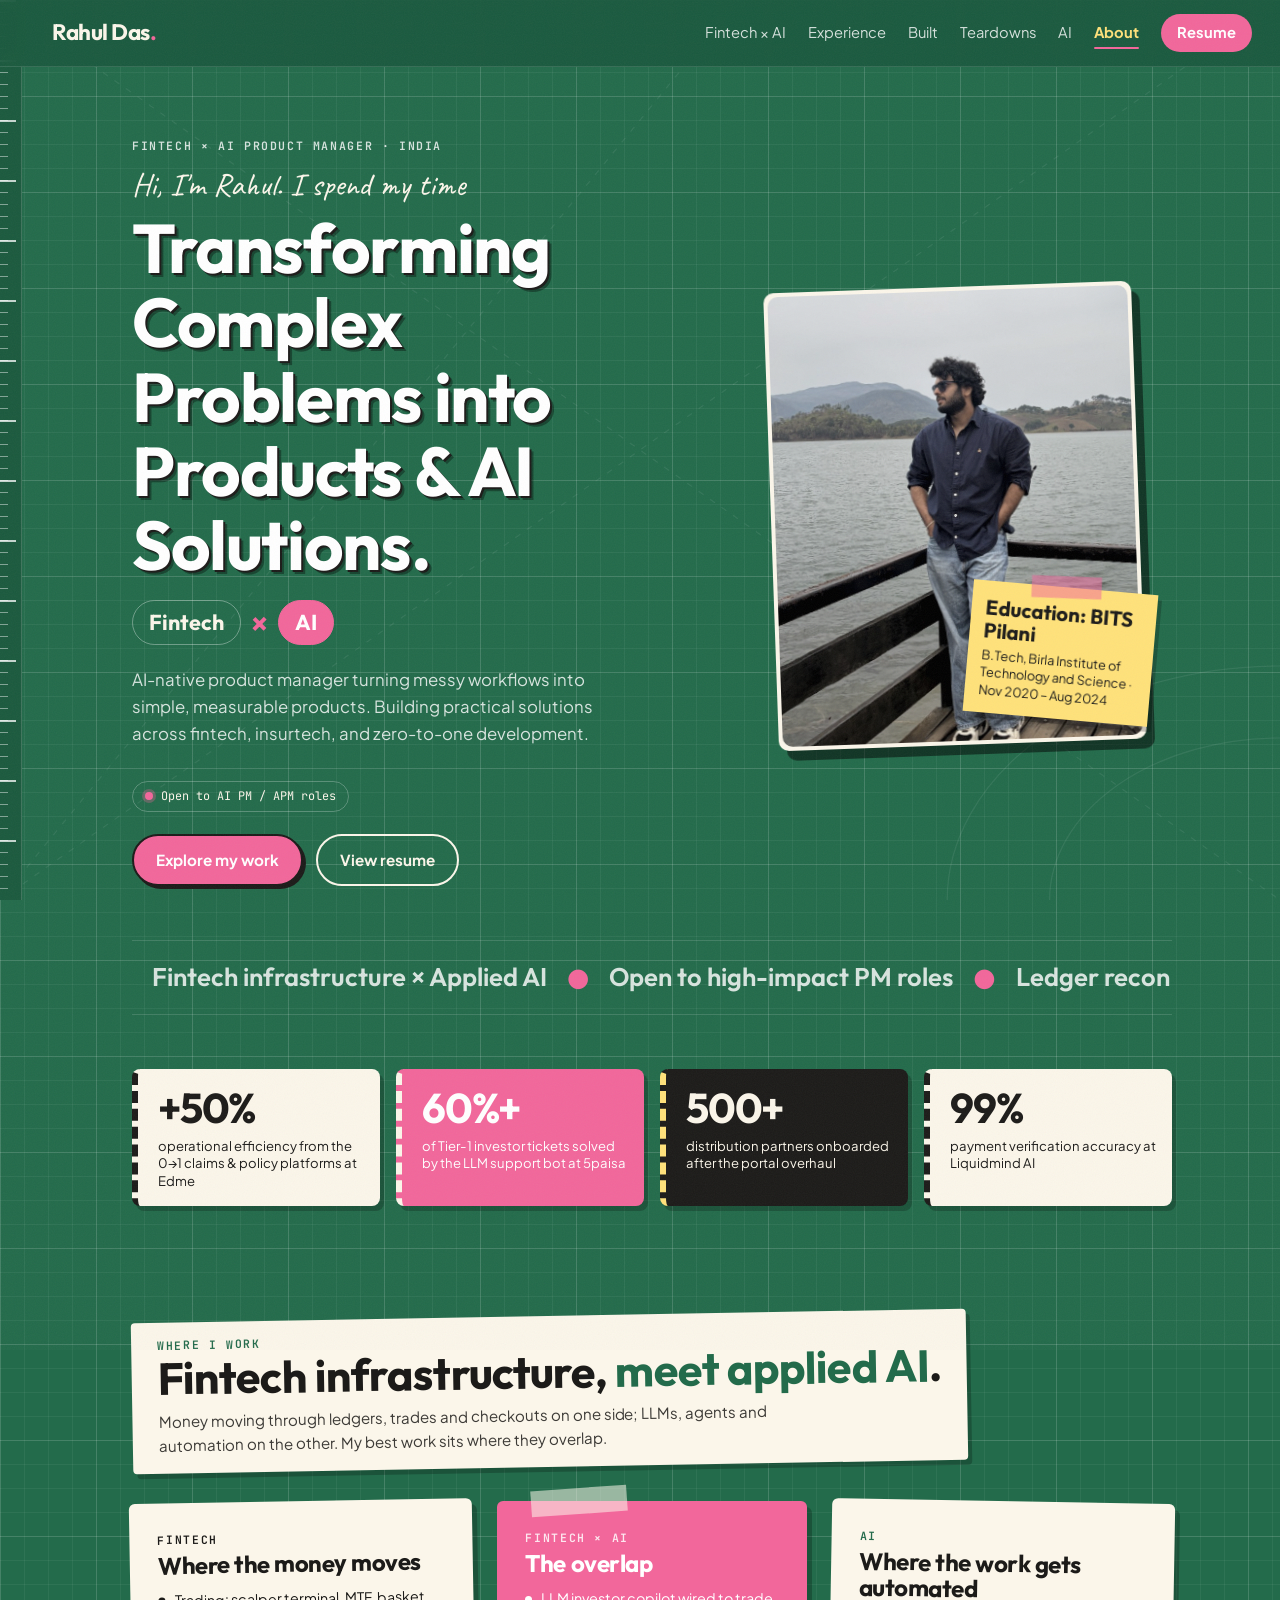
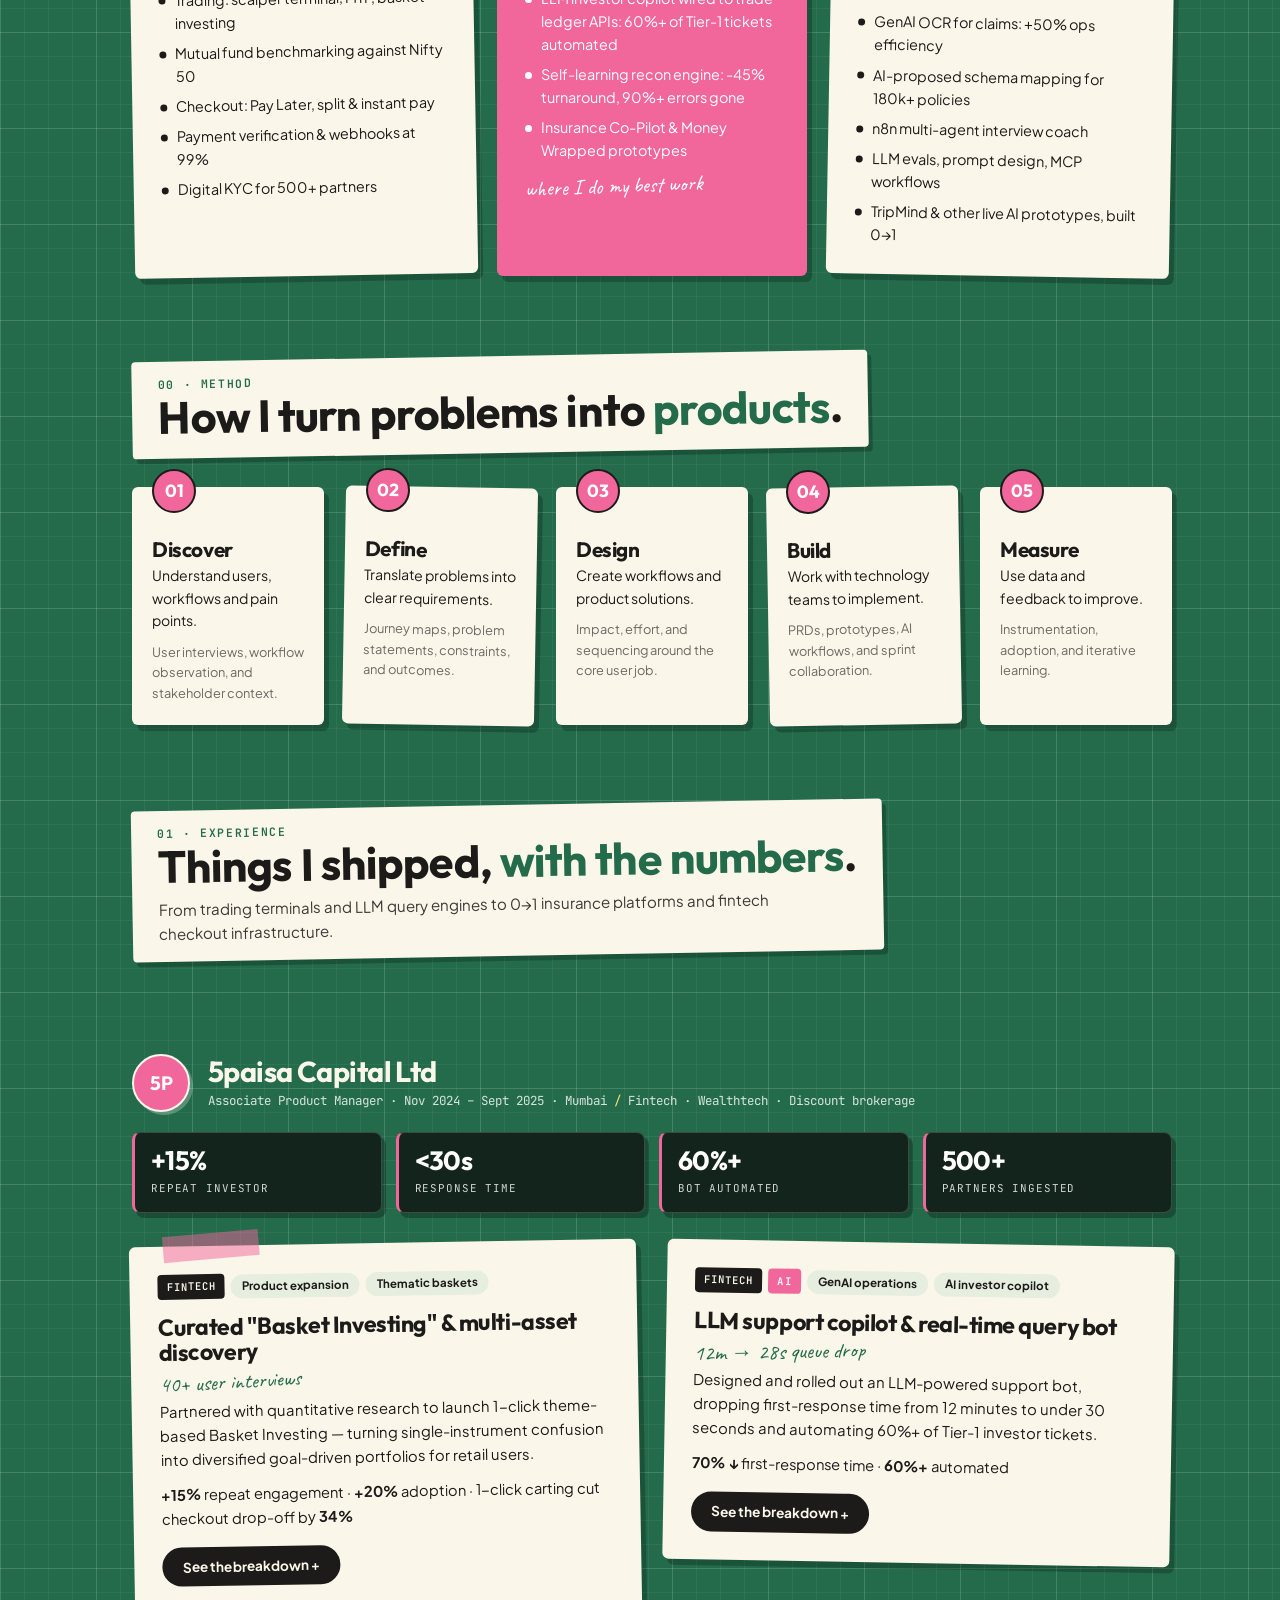
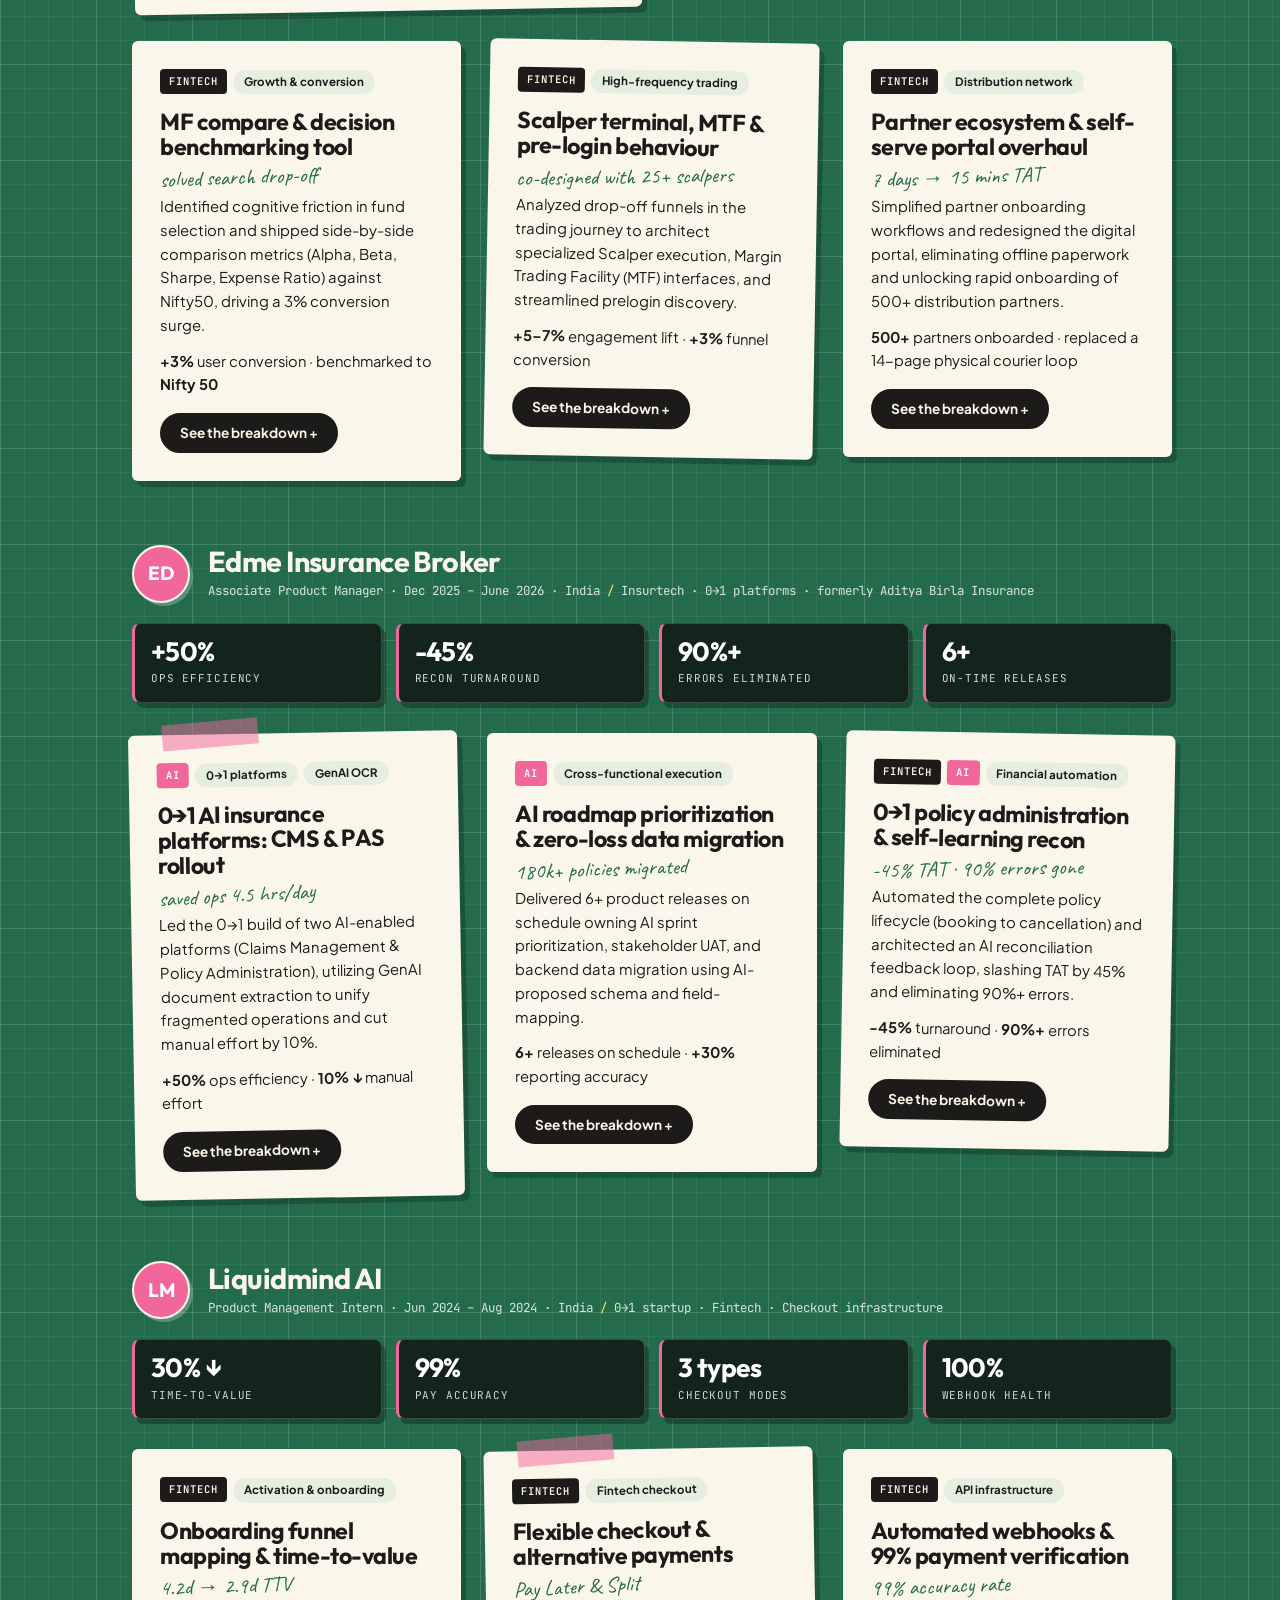
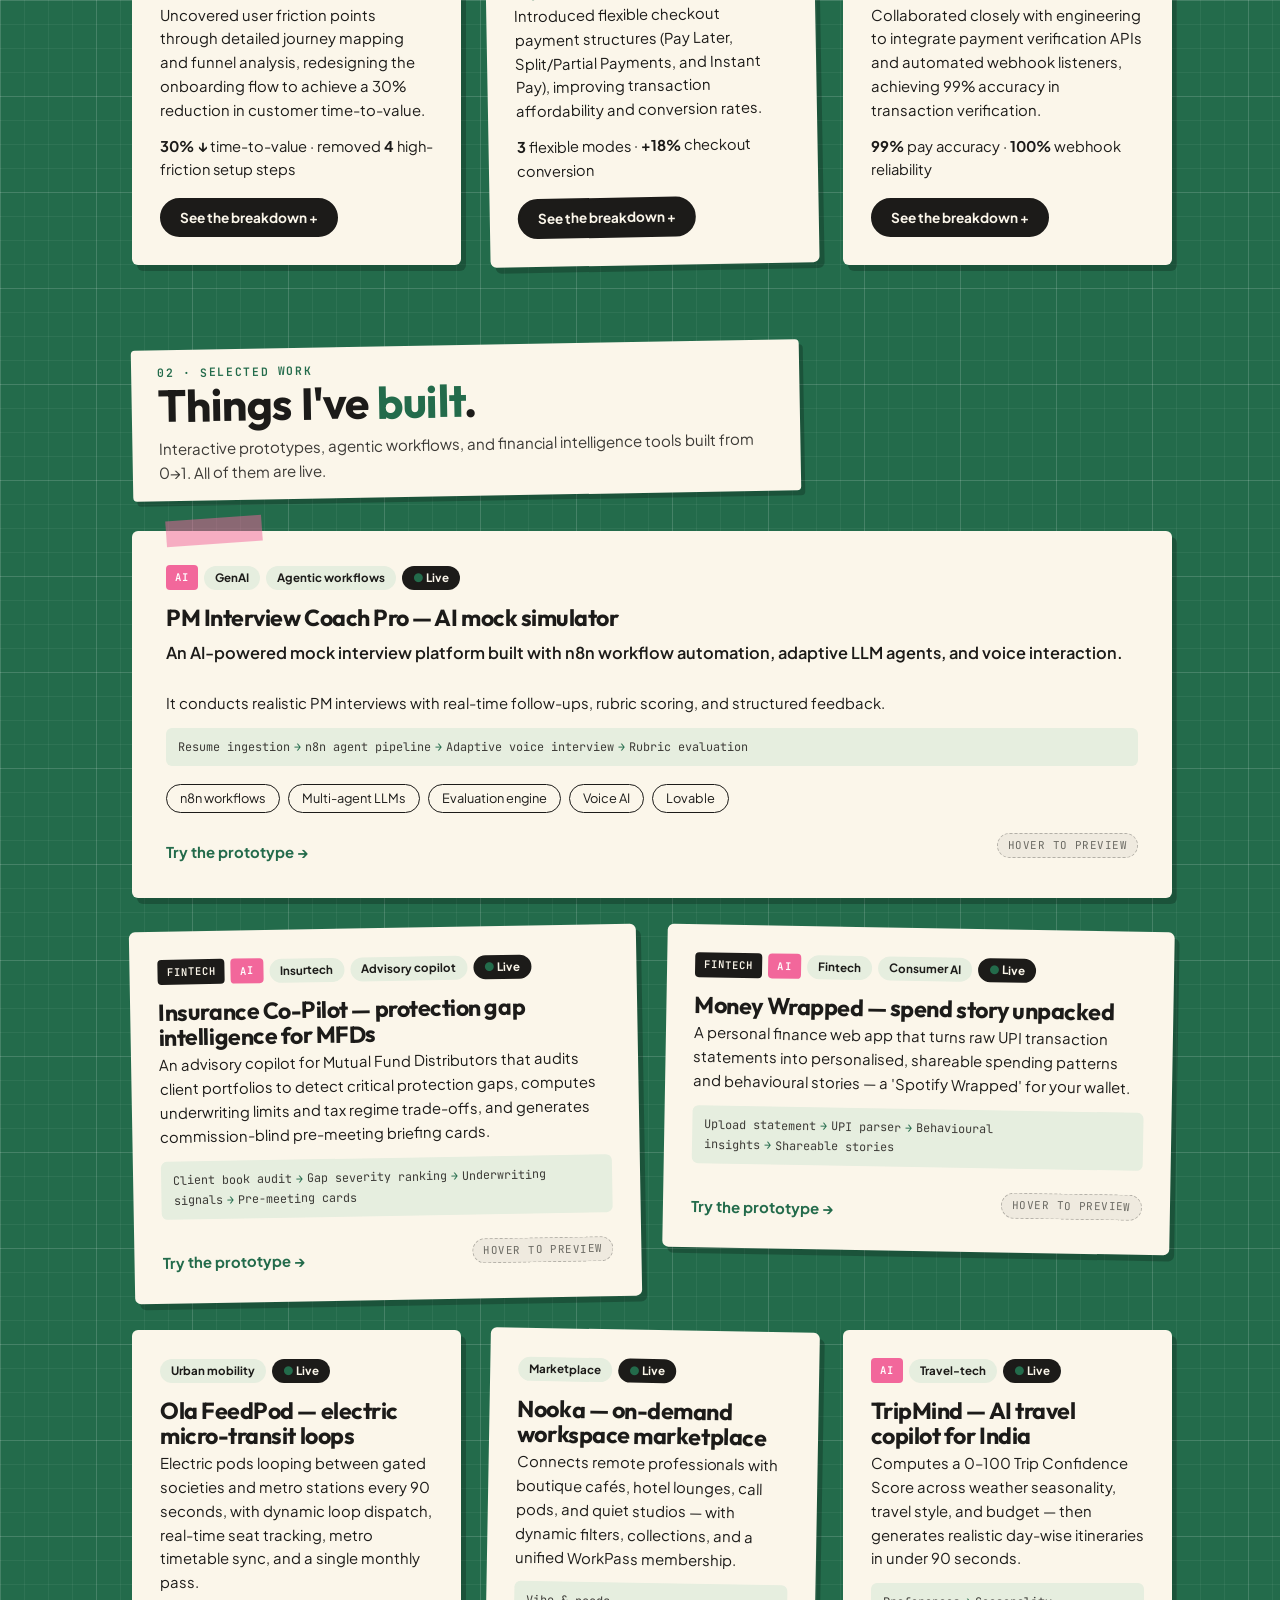
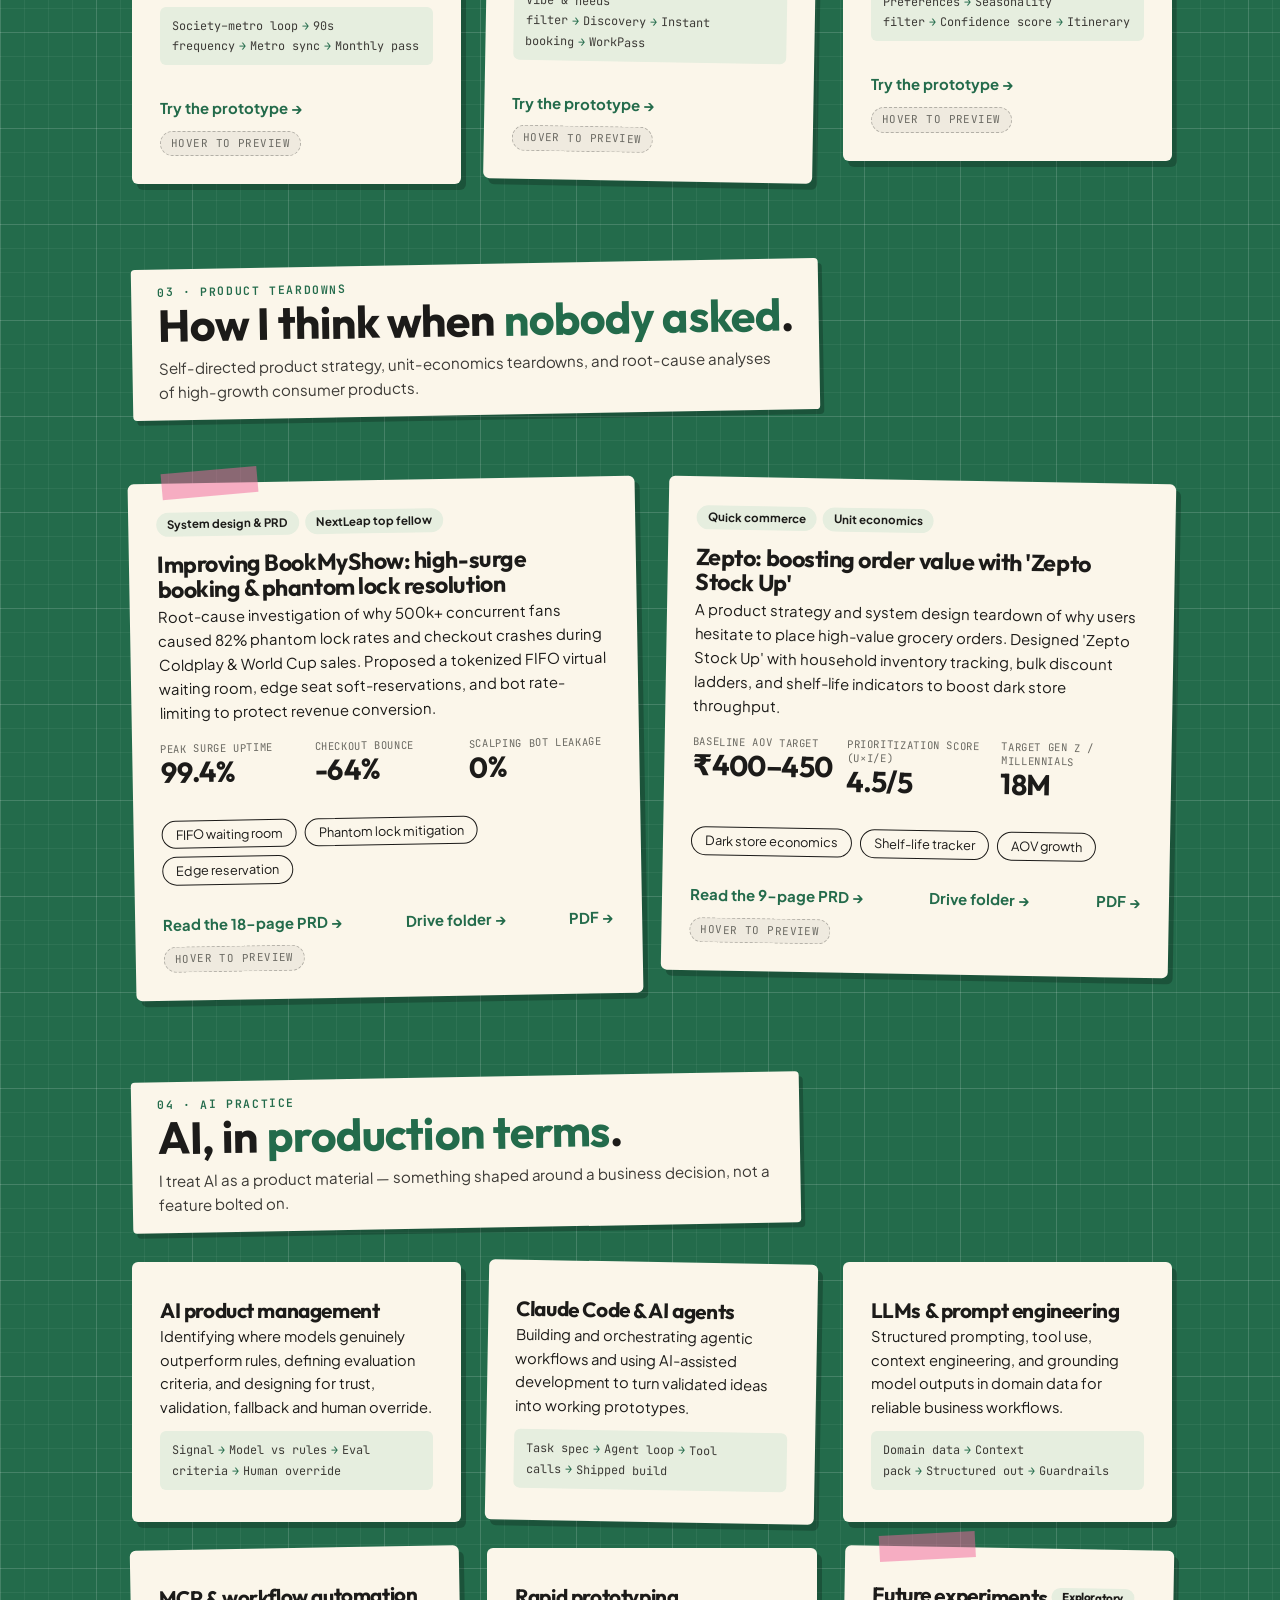
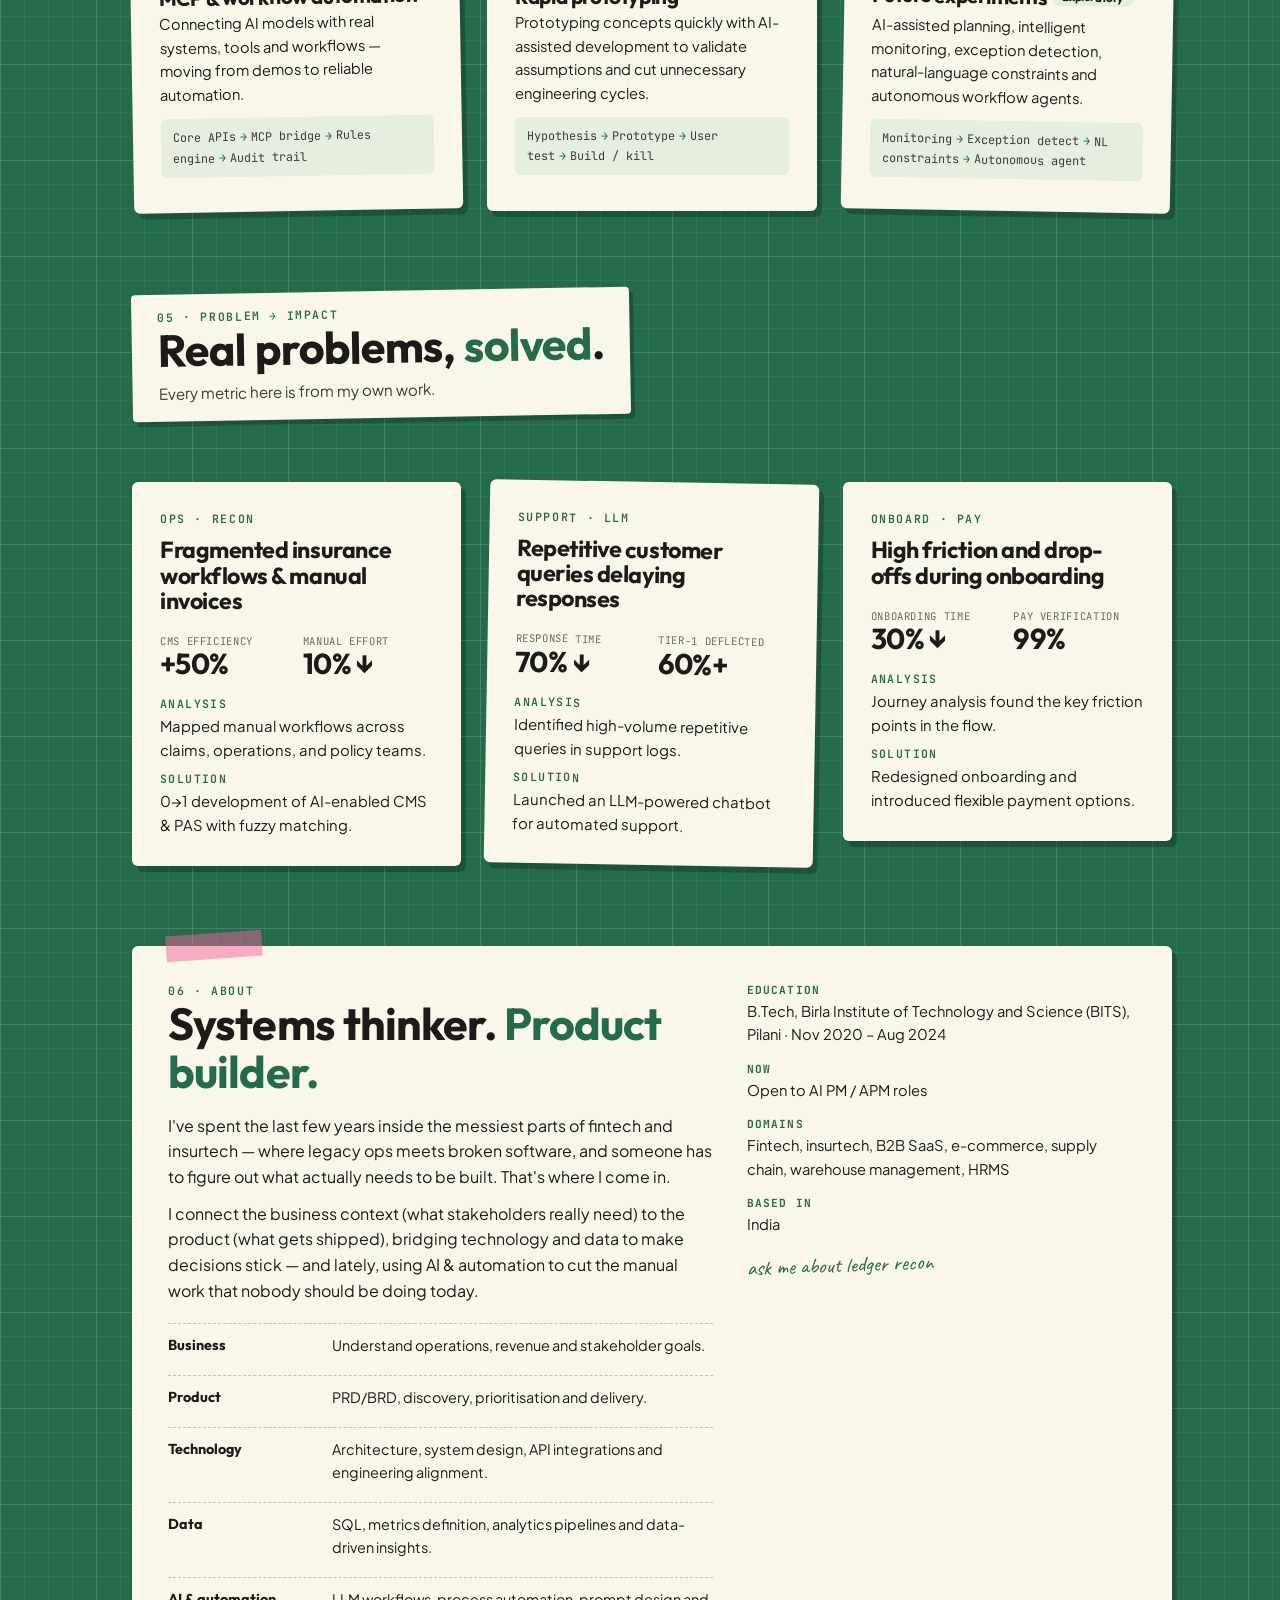
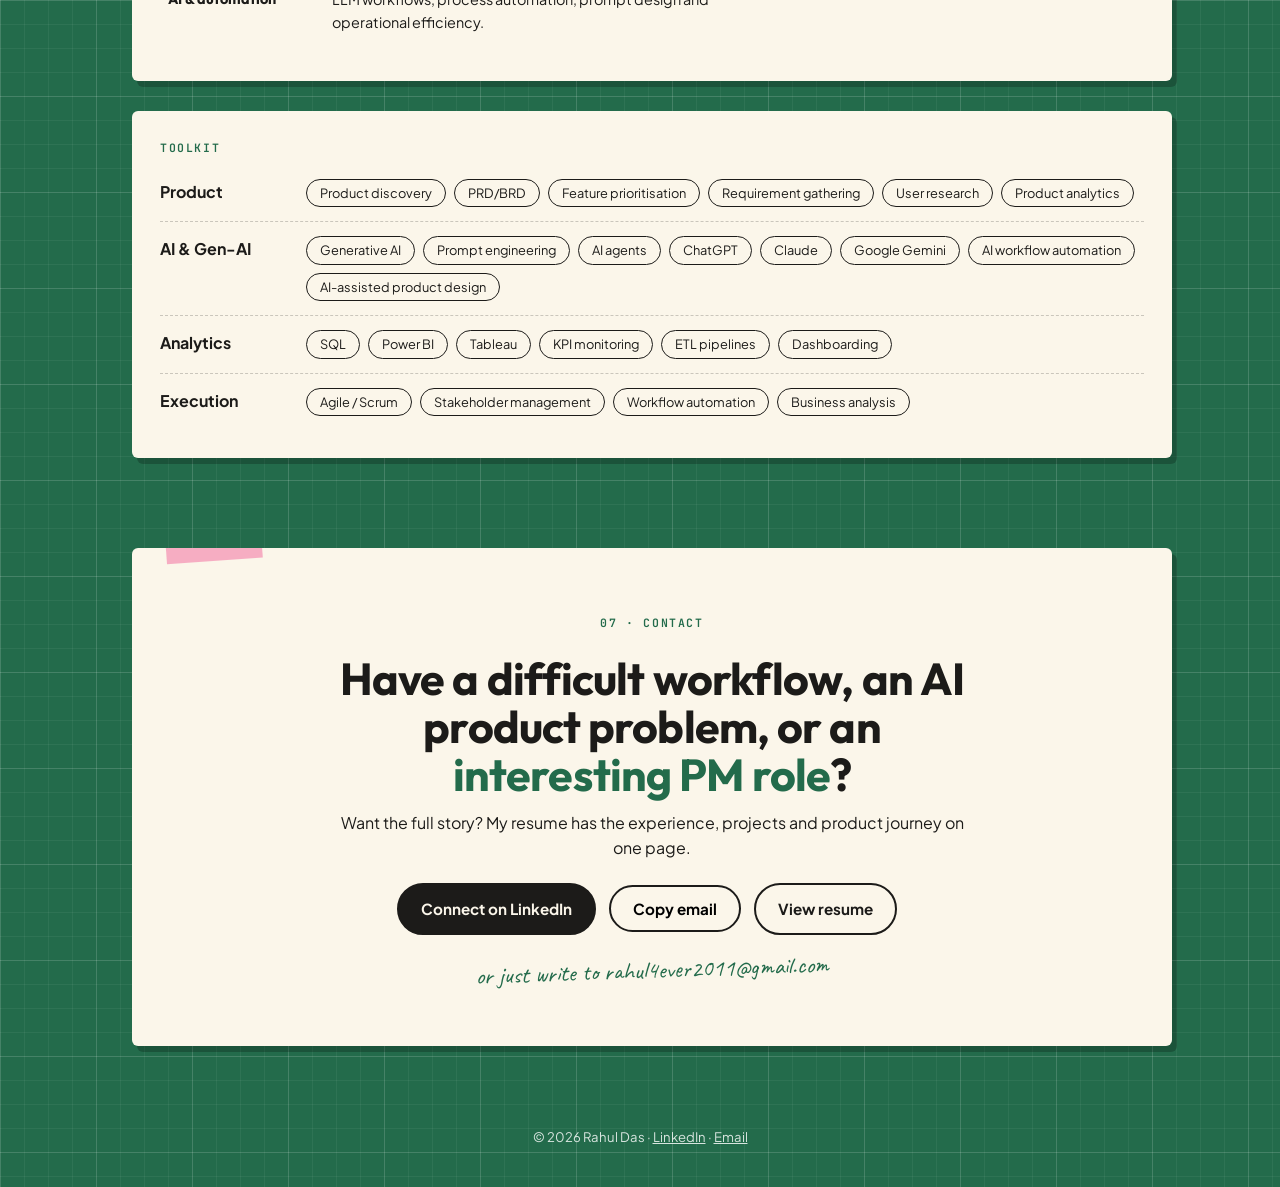
==== commit dc01c844: "feat: make project screenshot previews visible on card hover instead of button click" ====
--- a/public/cutting-mat-portfolio.html
+++ b/public/cutting-mat-portfolio.html
@@ -155,9 +155,10 @@
     .case__note{font-family:var(--hand);font-size:1.35rem;line-height:1.1;color:var(--mat);display:inline-block;transform:rotate(-2deg);margin:2px 0 6px}
     .case__result{margin-top:12px;font-size:.92rem}
     .case--feature{padding:34px}
-    .case-row{display:grid;grid-template-columns:repeat(3,1fr);gap:26px;margin-top:30px}
+    .case-row{display:grid;grid-template-columns:repeat(3,1fr);gap:26px;margin-top:30px;align-items:start}
     .case-row--2{grid-template-columns:repeat(2,1fr)}
-    .case{display:flex;flex-direction:column;align-items:flex-start;font-size:.93rem}
+    .case{display:flex;flex-direction:column;align-items:flex-start;font-size:.93rem;transition:box-shadow .25s ease}
+    .case:hover{box-shadow:7px 9px 0 rgba(0,0,0,.28)}
     .case > p:not(.case__hook):not(.case__result):not(.case__note):not(.eyebrow){flex:1}
     .stack,.chips ul{list-style:none;display:flex;flex-wrap:wrap;gap:8px;margin-top:14px}
     .stack li,.chips li{border:1.5px solid var(--ink);border-radius:99px;padding:3px 13px;font-size:.8rem}
@@ -436,61 +437,66 @@
     @media(max-width:600px){
       .back-top { bottom: 20px; right: 18px; padding: 6px 10px; }
     }
-    /* ---------- project screenshot mockups & toggle ---------- */
+    /* ---------- project screenshot mockups & hover preview ---------- */
     .project-actions {
       display: flex;
       flex-wrap: wrap;
       align-items: center;
-      gap: 12px;
+      justify-content: space-between;
+      gap: 10px;
       margin-top: 14px;
       width: 100%;
     }
-    .preview-toggle-btn {
+    .preview-pill-hint {
       display: inline-flex;
       align-items: center;
-      gap: 6px;
-      background: var(--paper-2);
+      gap: 5px;
+      font-family: var(--mono);
+      font-size: 0.68rem;
+      letter-spacing: 0.04em;
+      text-transform: uppercase;
+      color: var(--muted);
+      background: rgba(28, 27, 25, 0.05);
+      border: 1px dashed rgba(28, 27, 25, 0.28);
+      border-radius: 99px;
+      padding: 3px 10px;
+      transition: all 0.22s ease;
+      pointer-events: none;
+      user-select: none;
+    }
+    .case:hover .preview-pill-hint,
+    .case:focus-within .preview-pill-hint {
       color: var(--ink);
-      border: 1.5px solid var(--ink);
-      border-radius: 99px;
-      padding: 6px 14px;
-      font-family: var(--mono);
-      font-size: 0.74rem;
-      font-weight: 600;
-      cursor: pointer;
-      transition: transform 0.15s, background-color 0.15s, color 0.15s, border-color 0.15s;
-    }
-    .preview-toggle-btn:hover {
       background: var(--yellow);
-      transform: translateY(-2px);
-    }
-    .preview-toggle-btn.is-active {
-      background: var(--ink);
-      color: var(--paper);
-    }
-    .preview-toggle-btn.is-active:hover {
-      background: var(--pink);
-      border-color: var(--pink);
-      color: #fff;
+      border-color: var(--ink);
+      border-style: solid;
+      transform: translateY(-1px);
     }
     .project-preview-drawer {
       width: 100%;
-      margin-top: 14px;
-      animation: previewSlideDown 0.3s cubic-bezier(0.16, 1, 0.3, 1);
+      max-height: 0;
+      opacity: 0;
+      margin-top: 0;
       overflow: hidden;
-    }
-    .project-preview-drawer[hidden] {
-      display: none;
-    }
-    @keyframes previewSlideDown {
-      from {
-        opacity: 0;
-        transform: translateY(-8px);
-      }
-      to {
-        opacity: 1;
-        transform: translateY(0);
-      }
+      pointer-events: none;
+      transform: translateY(-6px);
+      transition: max-height 0.45s cubic-bezier(0.16, 1, 0.3, 1),
+                  opacity 0.32s ease,
+                  margin-top 0.32s ease,
+                  transform 0.32s cubic-bezier(0.16, 1, 0.3, 1);
+      will-change: max-height, opacity, transform;
+    }
+    .case:hover .project-preview-drawer,
+    .case:focus-within .project-preview-drawer {
+      max-height: 360px;
+      opacity: 1;
+      margin-top: 16px;
+      pointer-events: auto;
+      transform: translateY(0);
+    }
+    .case--feature:hover .project-preview-drawer,
+    .case--feature:focus-within .project-preview-drawer {
+      max-height: 440px;
     }
     .project-mockup {
       background: var(--ink);
@@ -1063,10 +1069,10 @@
         <p class="flow">Resume ingestion<b>→</b>n8n agent pipeline<b>→</b>Adaptive voice interview<b>→</b>Rubric evaluation</p>
         <ul class="stack"><li>n8n workflows</li><li>Multi-agent LLMs</li><li>Evaluation engine</li><li>Voice AI</li><li>Lovable</li></ul>
         <div class="project-actions">
-          <button class="preview-toggle-btn" type="button" aria-expanded="false" data-target="preview-pm-coach">Preview homepage ▾</button>
           <a class="link-arrow" href="https://pm-coach-pro.lovable.app/" target="_blank" rel="noopener">Try the prototype</a>
+          <span class="preview-pill-hint">Hover to preview</span>
         </div>
-        <div id="preview-pm-coach" class="project-preview-drawer" hidden>
+        <div id="preview-pm-coach" class="project-preview-drawer">
           <div class="project-mockup">
             <div class="mockup-bar">
               <div class="mockup-dots"><span class="m-dot m-dot--red"></span><span class="m-dot m-dot--yellow"></span><span class="m-dot m-dot--green"></span></div>
@@ -1082,16 +1088,16 @@
       </article>
 
       <div class="case-row case-row--2">
-        <article class="case paper tilt-l">
+        <article class="case paper tilt-l" tabindex="0">
           <div><span class="tag tag--fin">Fintech</span><span class="tag tag--ai">AI</span><span class="pill">Insurtech</span><span class="pill">Advisory copilot</span><span class="pill pill--live">Live</span></div>
           <h3>Insurance Co-Pilot — protection gap intelligence for MFDs</h3>
           <p>An advisory copilot for Mutual Fund Distributors that audits client portfolios to detect critical protection gaps, computes underwriting limits and tax regime trade-offs, and generates commission-blind pre-meeting briefing cards.</p>
           <p class="flow">Client book audit<b>→</b>Gap severity ranking<b>→</b>Underwriting signals<b>→</b>Pre-meeting cards</p>
           <div class="project-actions">
-            <button class="preview-toggle-btn" type="button" aria-expanded="false" data-target="preview-insurance">Preview homepage ▾</button>
             <a class="link-arrow" href="https://insurance-copilot-mfd.lovable.app/" target="_blank" rel="noopener">Try the prototype</a>
-          </div>
-          <div id="preview-insurance" class="project-preview-drawer" hidden>
+            <span class="preview-pill-hint">Hover to preview</span>
+          </div>
+          <div id="preview-insurance" class="project-preview-drawer">
             <div class="project-mockup">
               <div class="mockup-bar">
                 <div class="mockup-dots"><span class="m-dot m-dot--red"></span><span class="m-dot m-dot--yellow"></span><span class="m-dot m-dot--green"></span></div>
@@ -1105,16 +1111,16 @@
             </div>
           </div>
         </article>
-        <article class="case paper tilt-r">
+        <article class="case paper tilt-r" tabindex="0">
           <div><span class="tag tag--fin">Fintech</span><span class="tag tag--ai">AI</span><span class="pill">Fintech</span><span class="pill">Consumer AI</span><span class="pill pill--live">Live</span></div>
           <h3>Money Wrapped — spend story unpacked</h3>
           <p>A personal finance web app that turns raw UPI transaction statements into personalised, shareable spending patterns and behavioural stories — a 'Spotify Wrapped' for your wallet.</p>
           <p class="flow">Upload statement<b>→</b>UPI parser<b>→</b>Behavioural insights<b>→</b>Shareable stories</p>
           <div class="project-actions">
-            <button class="preview-toggle-btn" type="button" aria-expanded="false" data-target="preview-money-wrapped">Preview homepage ▾</button>
             <a class="link-arrow" href="https://spend-story-unpacked.lovable.app/" target="_blank" rel="noopener">Try the prototype</a>
-          </div>
-          <div id="preview-money-wrapped" class="project-preview-drawer" hidden>
+            <span class="preview-pill-hint">Hover to preview</span>
+          </div>
+          <div id="preview-money-wrapped" class="project-preview-drawer">
             <div class="project-mockup">
               <div class="mockup-bar">
                 <div class="mockup-dots"><span class="m-dot m-dot--red"></span><span class="m-dot m-dot--yellow"></span><span class="m-dot m-dot--green"></span></div>
@@ -1131,16 +1137,16 @@
       </div>
 
       <div class="case-row">
-        <article class="case paper">
+        <article class="case paper" tabindex="0">
           <div><span class="pill">Urban mobility</span><span class="pill pill--live">Live</span></div>
           <h3>Ola FeedPod — electric micro-transit loops</h3>
           <p>Electric pods looping between gated societies and metro stations every 90 seconds, with dynamic loop dispatch, real-time seat tracking, metro timetable sync, and a single monthly pass.</p>
           <p class="flow">Society–metro loop<b>→</b>90s frequency<b>→</b>Metro sync<b>→</b>Monthly pass</p>
           <div class="project-actions">
-            <button class="preview-toggle-btn" type="button" aria-expanded="false" data-target="preview-ola-feedpod">Preview homepage ▾</button>
             <a class="link-arrow" href="https://olapod2035.lovable.app/" target="_blank" rel="noopener">Try the prototype</a>
-          </div>
-          <div id="preview-ola-feedpod" class="project-preview-drawer" hidden>
+            <span class="preview-pill-hint">Hover to preview</span>
+          </div>
+          <div id="preview-ola-feedpod" class="project-preview-drawer">
             <div class="project-mockup">
               <div class="mockup-bar">
                 <div class="mockup-dots"><span class="m-dot m-dot--red"></span><span class="m-dot m-dot--yellow"></span><span class="m-dot m-dot--green"></span></div>
@@ -1154,16 +1160,16 @@
             </div>
           </div>
         </article>
-        <article class="case paper tilt-r">
+        <article class="case paper tilt-r" tabindex="0">
           <div><span class="pill">Marketplace</span><span class="pill pill--live">Live</span></div>
           <h3>Nooka — on-demand workspace marketplace</h3>
           <p>Connects remote professionals with boutique cafés, hotel lounges, call pods, and quiet studios — with dynamic filters, collections, and a unified WorkPass membership.</p>
           <p class="flow">Vibe &amp; needs filter<b>→</b>Discovery<b>→</b>Instant booking<b>→</b>WorkPass</p>
           <div class="project-actions">
-            <button class="preview-toggle-btn" type="button" aria-expanded="false" data-target="preview-nooka">Preview homepage ▾</button>
             <a class="link-arrow" href="https://work-inspired-frontend.lovable.app/" target="_blank" rel="noopener">Try the prototype</a>
-          </div>
-          <div id="preview-nooka" class="project-preview-drawer" hidden>
+            <span class="preview-pill-hint">Hover to preview</span>
+          </div>
+          <div id="preview-nooka" class="project-preview-drawer">
             <div class="project-mockup">
               <div class="mockup-bar">
                 <div class="mockup-dots"><span class="m-dot m-dot--red"></span><span class="m-dot m-dot--yellow"></span><span class="m-dot m-dot--green"></span></div>
@@ -1177,16 +1183,16 @@
             </div>
           </div>
         </article>
-        <article class="case paper">
+        <article class="case paper" tabindex="0">
           <div><span class="tag tag--ai">AI</span><span class="pill">Travel-tech</span><span class="pill pill--live">Live</span></div>
           <h3>TripMind — AI travel copilot for India</h3>
           <p>Computes a 0–100 Trip Confidence Score across weather seasonality, travel style, and budget — then generates realistic day-wise itineraries in under 90 seconds.</p>
           <p class="flow">Preferences<b>→</b>Seasonality filter<b>→</b>Confidence score<b>→</b>Itinerary</p>
           <div class="project-actions">
-            <button class="preview-toggle-btn" type="button" aria-expanded="false" data-target="preview-tripmind">Preview homepage ▾</button>
             <a class="link-arrow" href="https://go-india-ai.lovable.app/" target="_blank" rel="noopener">Try the prototype</a>
-          </div>
-          <div id="preview-tripmind" class="project-preview-drawer" hidden>
+            <span class="preview-pill-hint">Hover to preview</span>
+          </div>
+          <div id="preview-tripmind" class="project-preview-drawer">
             <div class="project-mockup">
               <div class="mockup-bar">
                 <div class="mockup-dots"><span class="m-dot m-dot--red"></span><span class="m-dot m-dot--yellow"></span><span class="m-dot m-dot--green"></span></div>
@@ -1212,7 +1218,7 @@
       </div>
 
       <div class="case-row case-row--2">
-        <article class="case paper tilt-l">
+        <article class="case paper tilt-l" tabindex="0">
           <span class="tape"></span>
           <div><span class="pill">System design &amp; PRD</span><span class="pill">NextLeap top fellow</span></div>
           <h3>Improving BookMyShow: high-surge booking &amp; phantom lock resolution</h3>
@@ -1224,12 +1230,12 @@
           </dl>
           <ul class="stack"><li>FIFO waiting room</li><li>Phantom lock mitigation</li><li>Edge reservation</li></ul>
           <div class="project-actions">
-            <button class="preview-toggle-btn" type="button" aria-expanded="false" data-target="preview-bookmyshow">Preview case study ▾</button>
             <a class="link-arrow" href="https://drive.google.com/file/d/1JX4YSxJYN_LoULuBqvCOjfBbDsJHAdPO/view?usp=sharing" target="_blank" rel="noopener">Read the 18-page PRD</a>
             <a class="link-arrow" href="https://drive.google.com/drive/folders/14Mgnz3e0ev8qYpaJ23fxRFYM1MJRhkaf" target="_blank" rel="noopener">Drive folder</a>
             <a class="link-arrow" href="/bookmyshow-case-study.pdf" target="_blank" rel="noopener">PDF</a>
-          </div>
-          <div id="preview-bookmyshow" class="project-preview-drawer" hidden>
+            <span class="preview-pill-hint">Hover to preview</span>
+          </div>
+          <div id="preview-bookmyshow" class="project-preview-drawer">
             <div class="project-mockup">
               <div class="mockup-bar">
                 <div class="mockup-dots"><span class="m-dot m-dot--red"></span><span class="m-dot m-dot--yellow"></span><span class="m-dot m-dot--green"></span></div>
@@ -1244,7 +1250,7 @@
           </div>
         </article>
 
-        <article class="case paper tilt-r">
+        <article class="case paper tilt-r" tabindex="0">
           <div><span class="pill">Quick commerce</span><span class="pill">Unit economics</span></div>
           <h3>Zepto: boosting order value with 'Zepto Stock Up'</h3>
           <p>A product strategy and system design teardown of why users hesitate to place high-value grocery orders. Designed 'Zepto Stock Up' with household inventory tracking, bulk discount ladders, and shelf-life indicators to boost dark store throughput.</p>
@@ -1255,12 +1261,12 @@
           </dl>
           <ul class="stack"><li>Dark store economics</li><li>Shelf-life tracker</li><li>AOV growth</li></ul>
           <div class="project-actions">
-            <button class="preview-toggle-btn" type="button" aria-expanded="false" data-target="preview-zepto">Preview case study ▾</button>
             <a class="link-arrow" href="https://drive.google.com/file/d/1jOh0dfjqQNW5q3ENtnDMwvJk3XAKoeWL/view?usp=sharing" target="_blank" rel="noopener">Read the 9-page PRD</a>
             <a class="link-arrow" href="https://drive.google.com/drive/folders/14Mgnz3e0ev8qYpaJ23fxRFYM1MJRhkaf" target="_blank" rel="noopener">Drive folder</a>
             <a class="link-arrow" href="/zepto-case-study.pdf" target="_blank" rel="noopener">PDF</a>
-          </div>
-          <div id="preview-zepto" class="project-preview-drawer" hidden>
+            <span class="preview-pill-hint">Hover to preview</span>
+          </div>
+          <div id="preview-zepto" class="project-preview-drawer">
             <div class="project-mockup">
               <div class="mockup-bar">
                 <div class="mockup-dots"><span class="m-dot m-dot--red"></span><span class="m-dot m-dot--yellow"></span><span class="m-dot m-dot--green"></span></div>
@@ -1442,28 +1448,6 @@
     });
     dlg.querySelector('.detail__close').addEventListener('click', function () { dlg.close(); });
     dlg.addEventListener('click', function (e) { if (e.target === dlg) dlg.close(); });
-
-    // screenshot preview drawer toggles
-    document.querySelectorAll('.preview-toggle-btn').forEach(function (btn) {
-      btn.addEventListener('click', function () {
-        var targetId = btn.getAttribute('data-target');
-        var drawer = document.getElementById(targetId);
-        if (!drawer) return;
-        var isHidden = drawer.hasAttribute('hidden');
-        var isTeardown = targetId === 'preview-bookmyshow' || targetId === 'preview-zepto';
-        if (isHidden) {
-          drawer.removeAttribute('hidden');
-          btn.classList.add('is-active');
-          btn.setAttribute('aria-expanded', 'true');
-          btn.textContent = 'Hide preview ▴';
-        } else {
-          drawer.setAttribute('hidden', '');
-          btn.classList.remove('is-active');
-          btn.setAttribute('aria-expanded', 'false');
-          btn.textContent = isTeardown ? 'Preview case study ▾' : 'Preview homepage ▾';
-        }
-      });
-    });
 
     // confetti helper
     function triggerConfetti(originX, originY) {
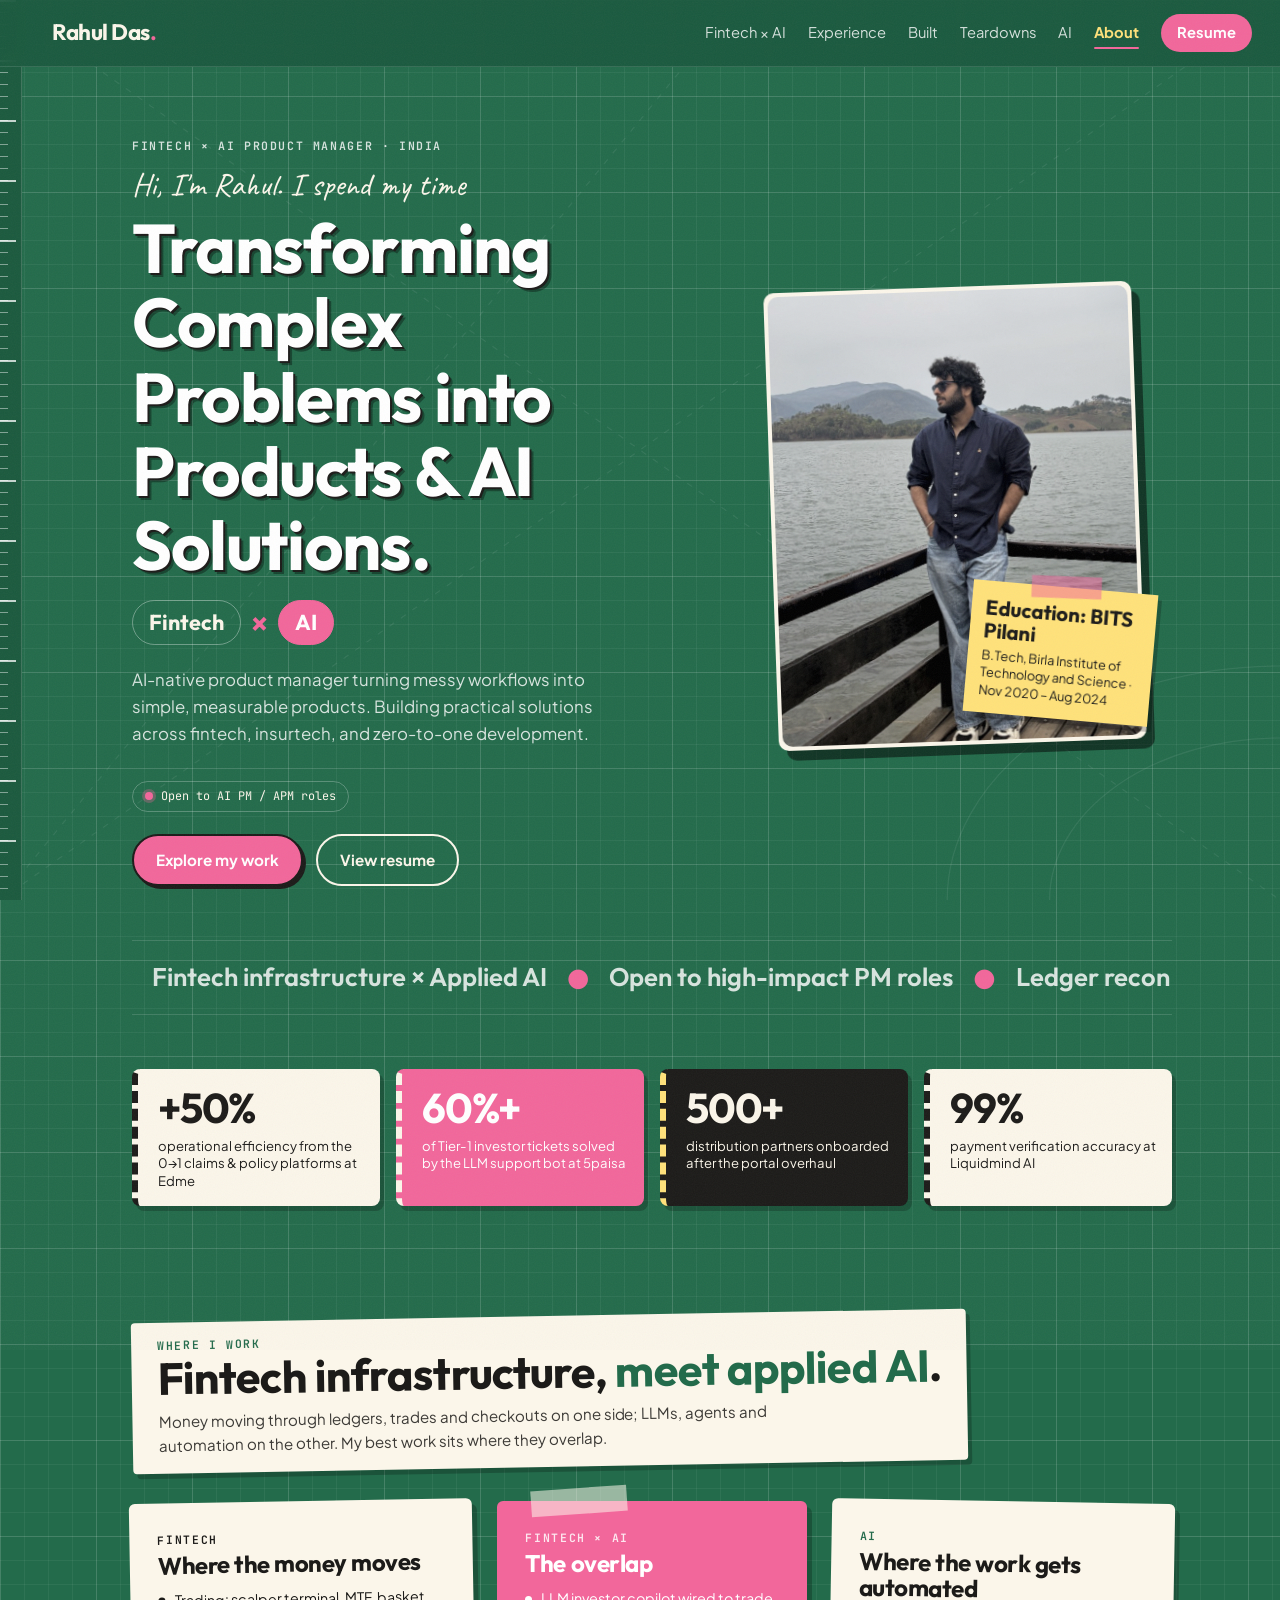
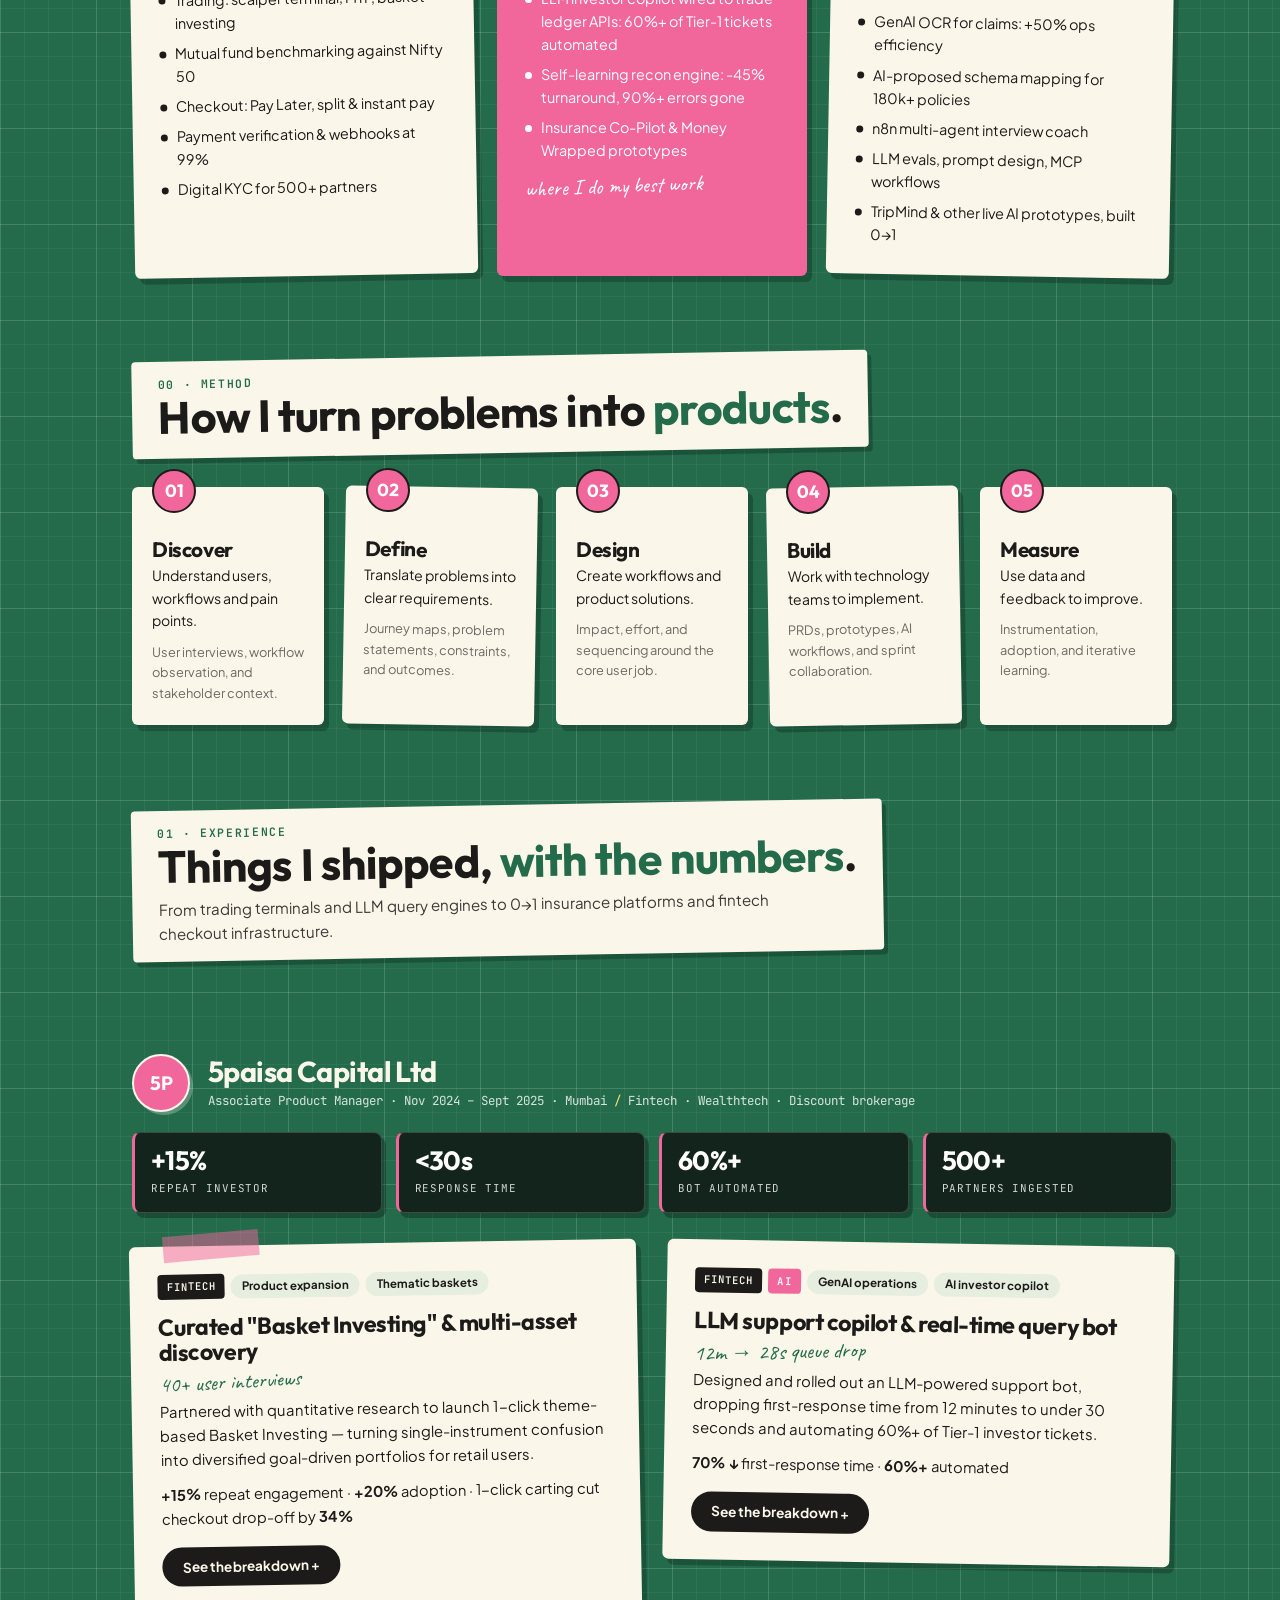
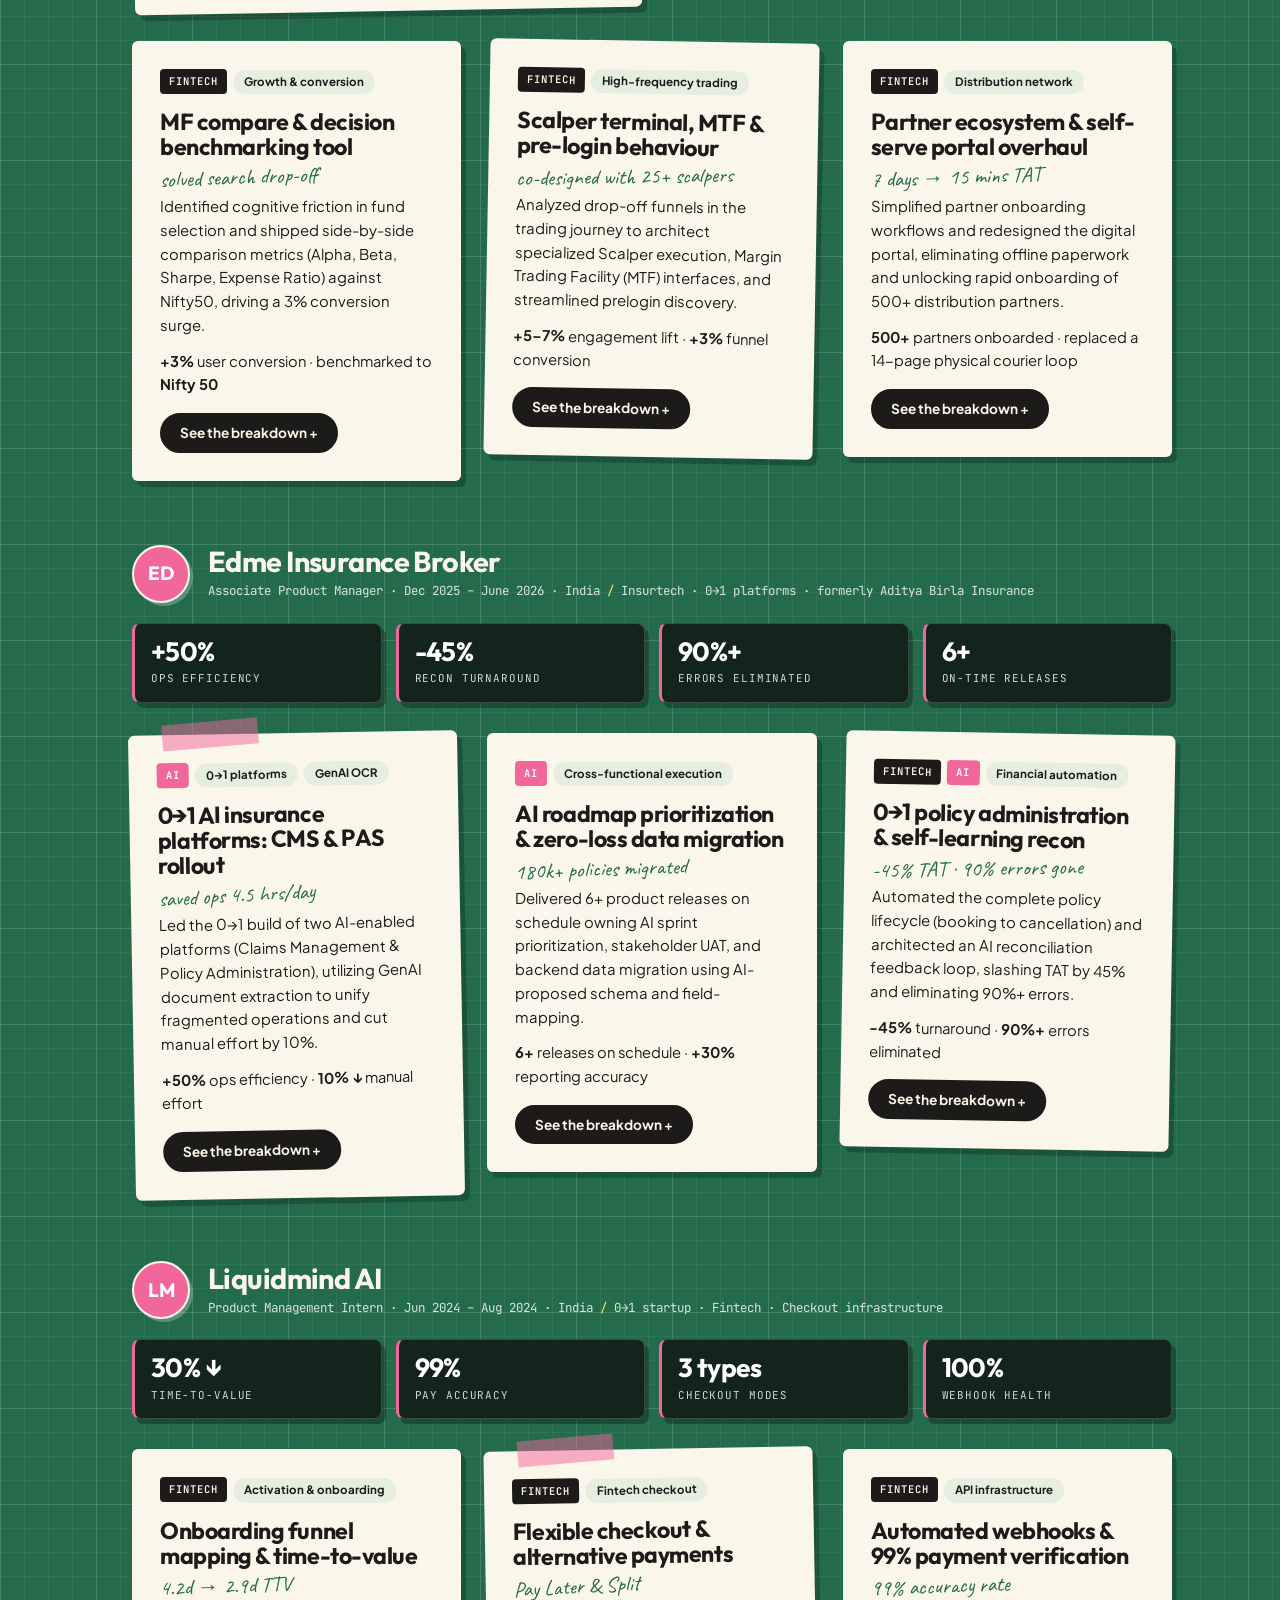
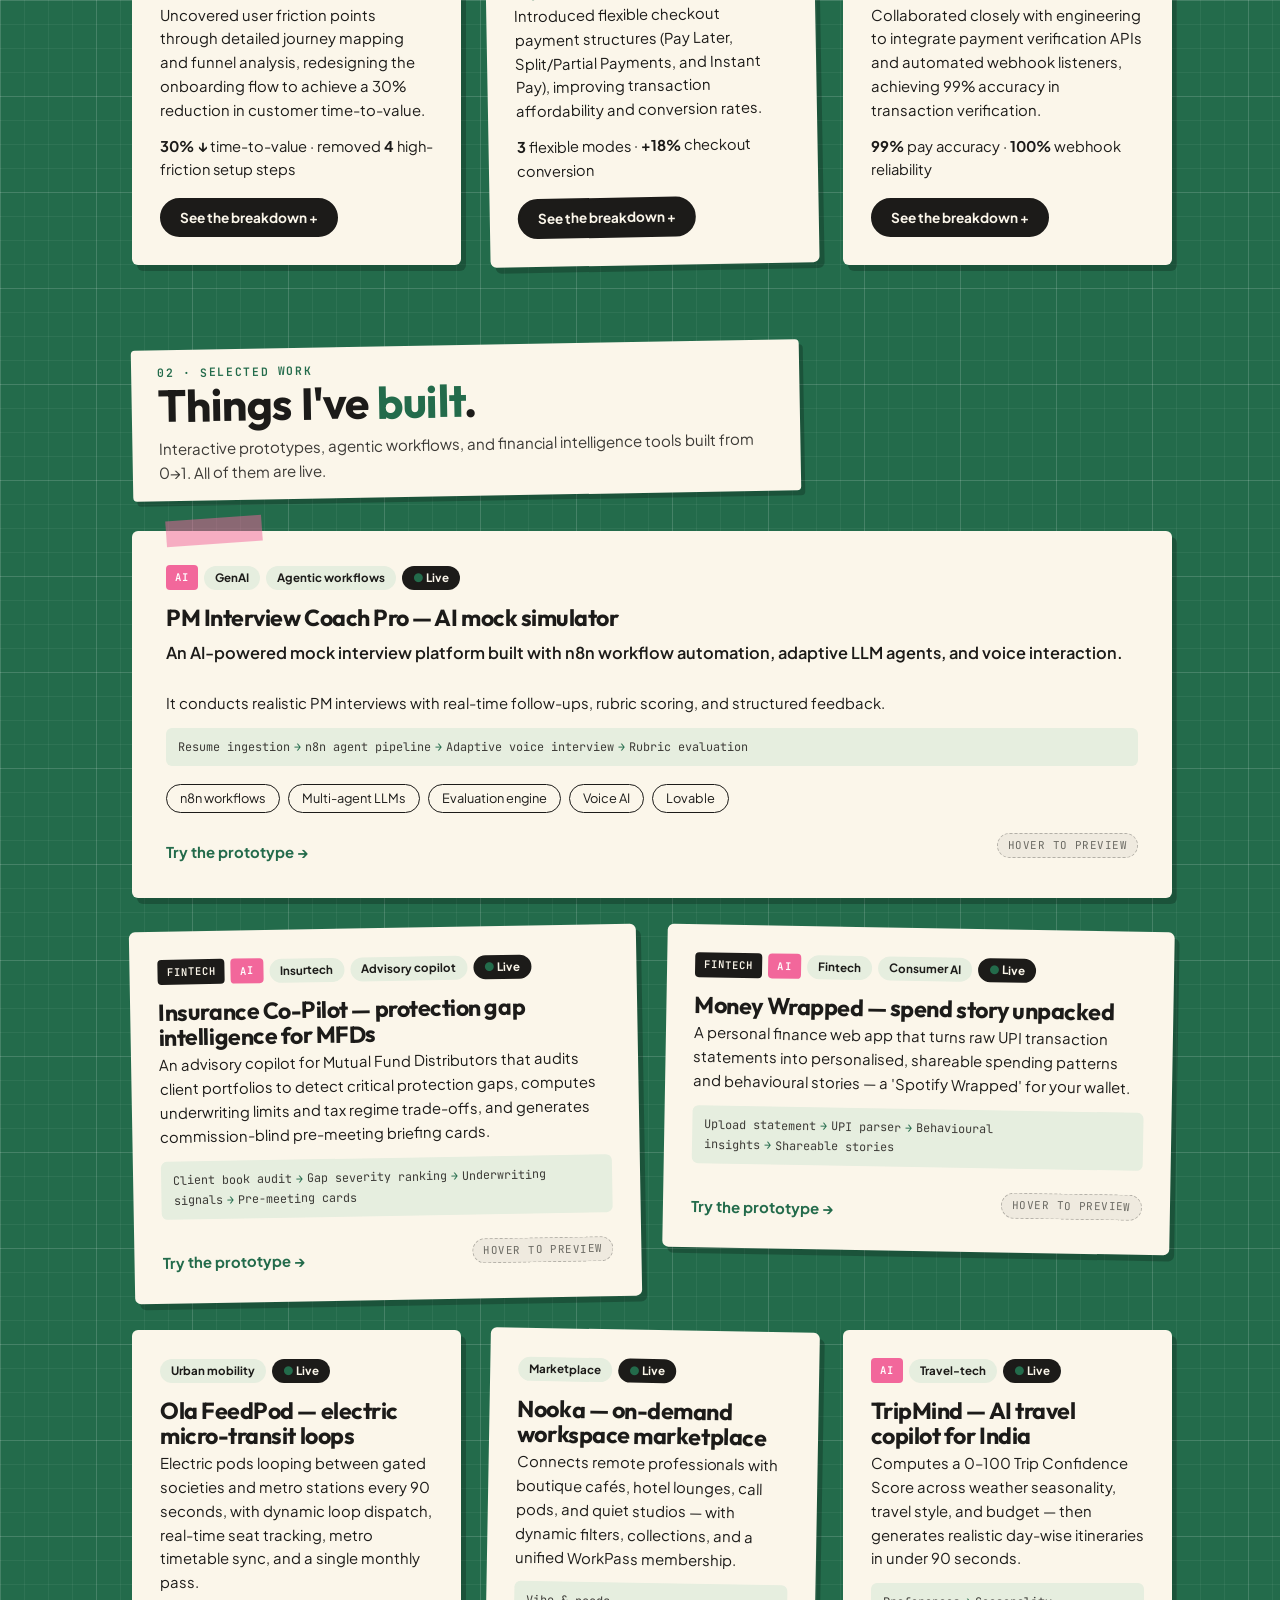
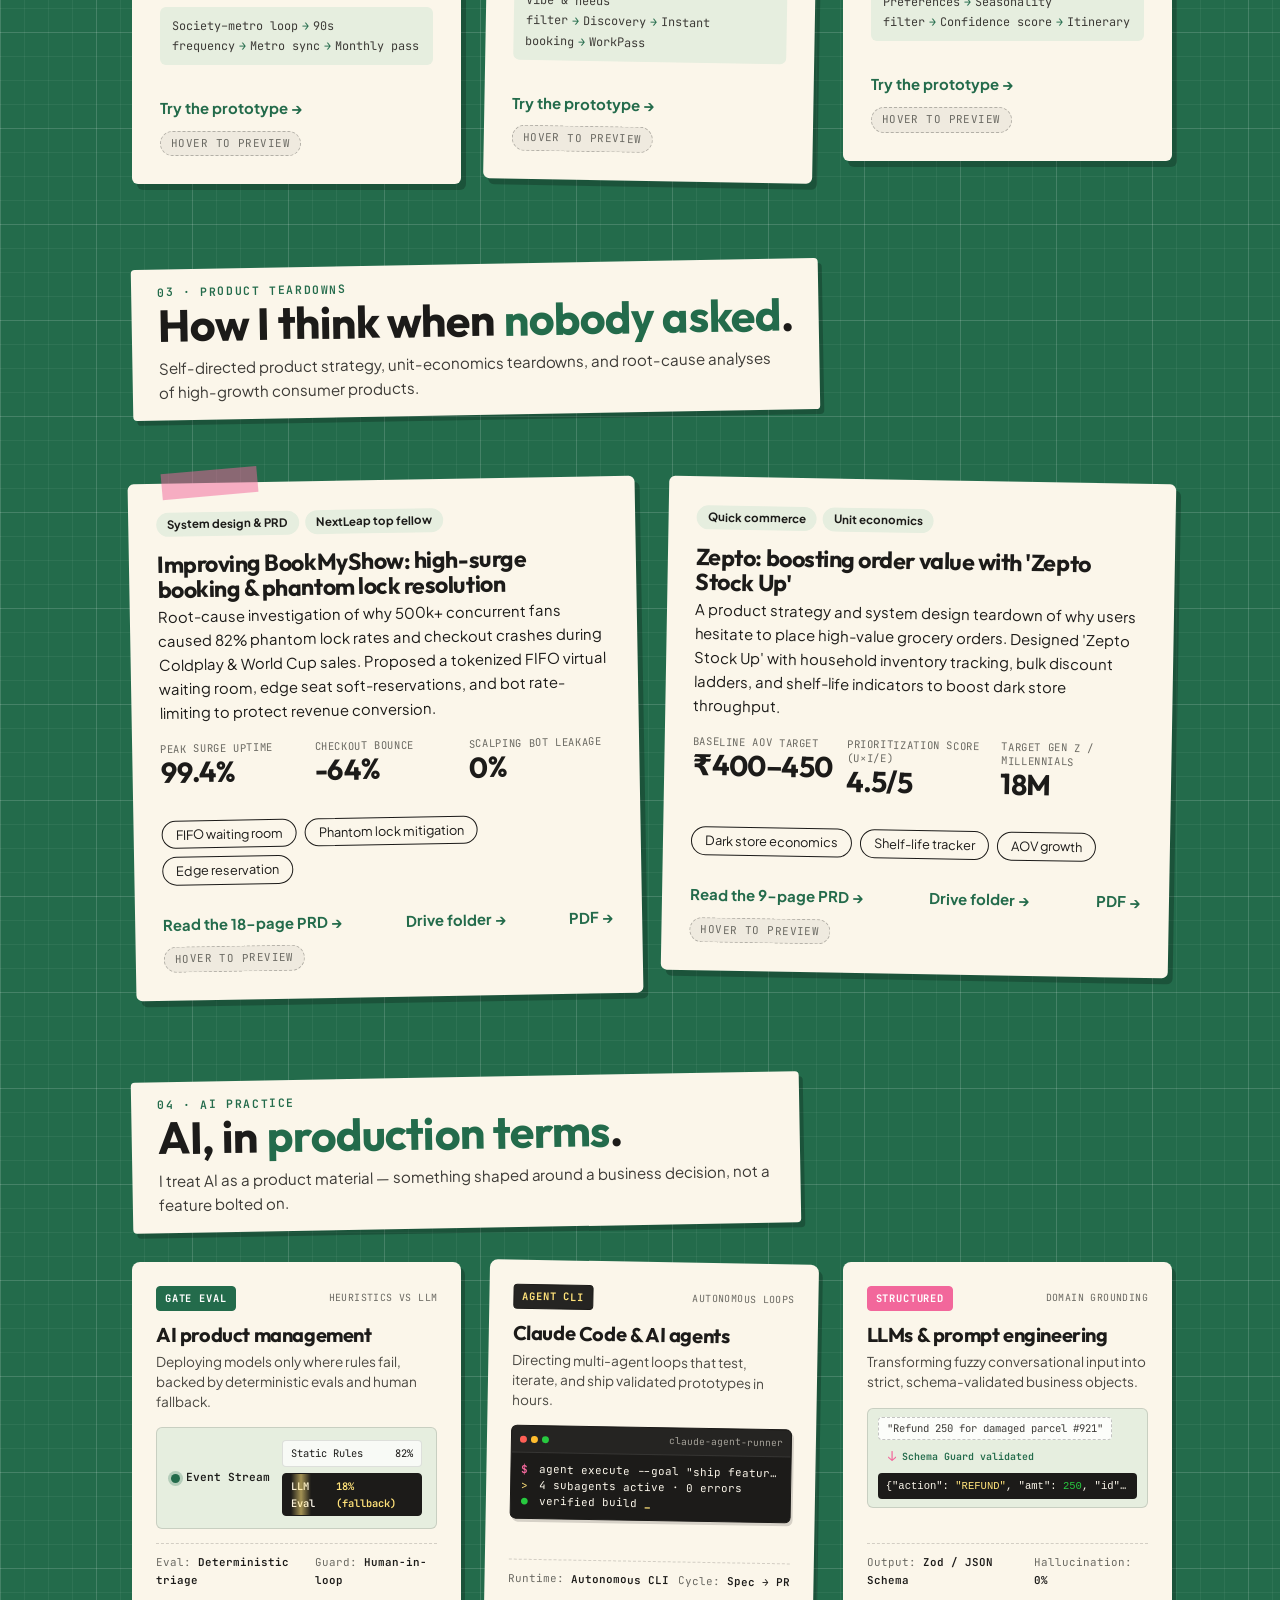
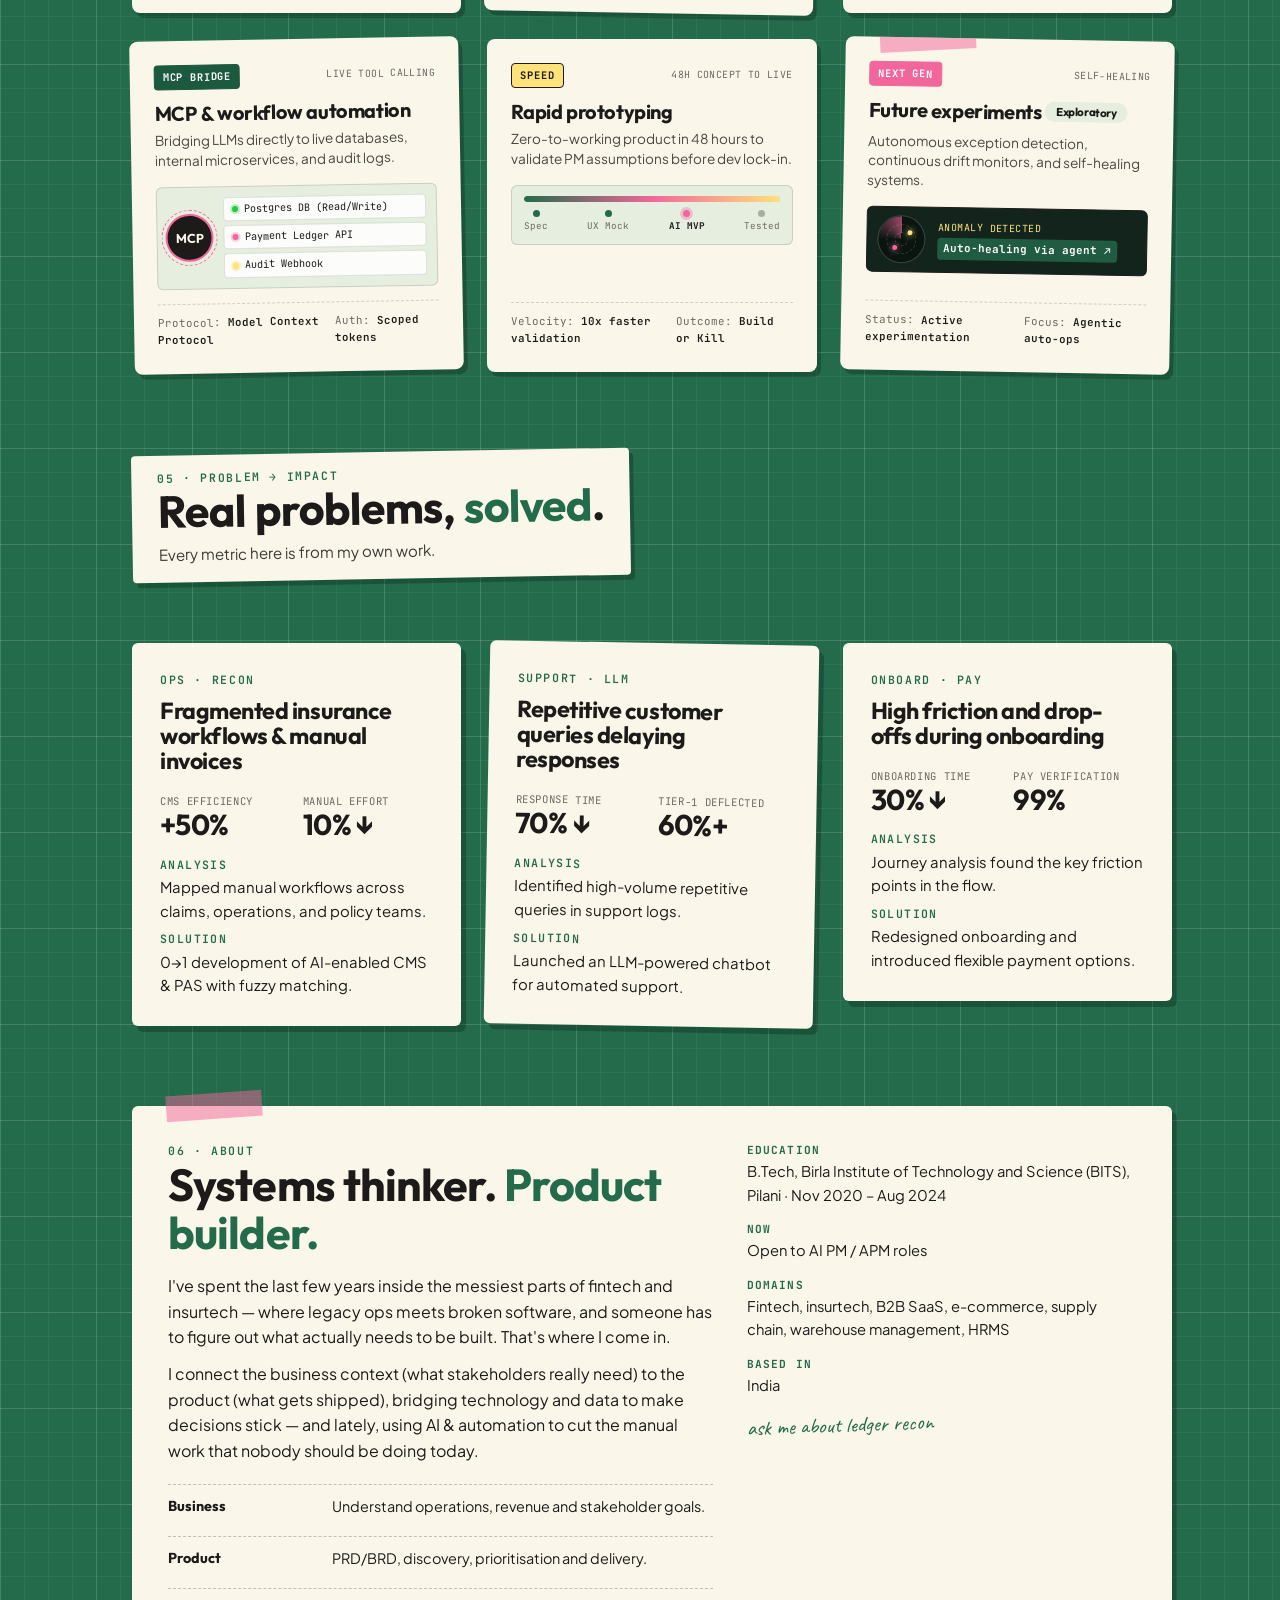
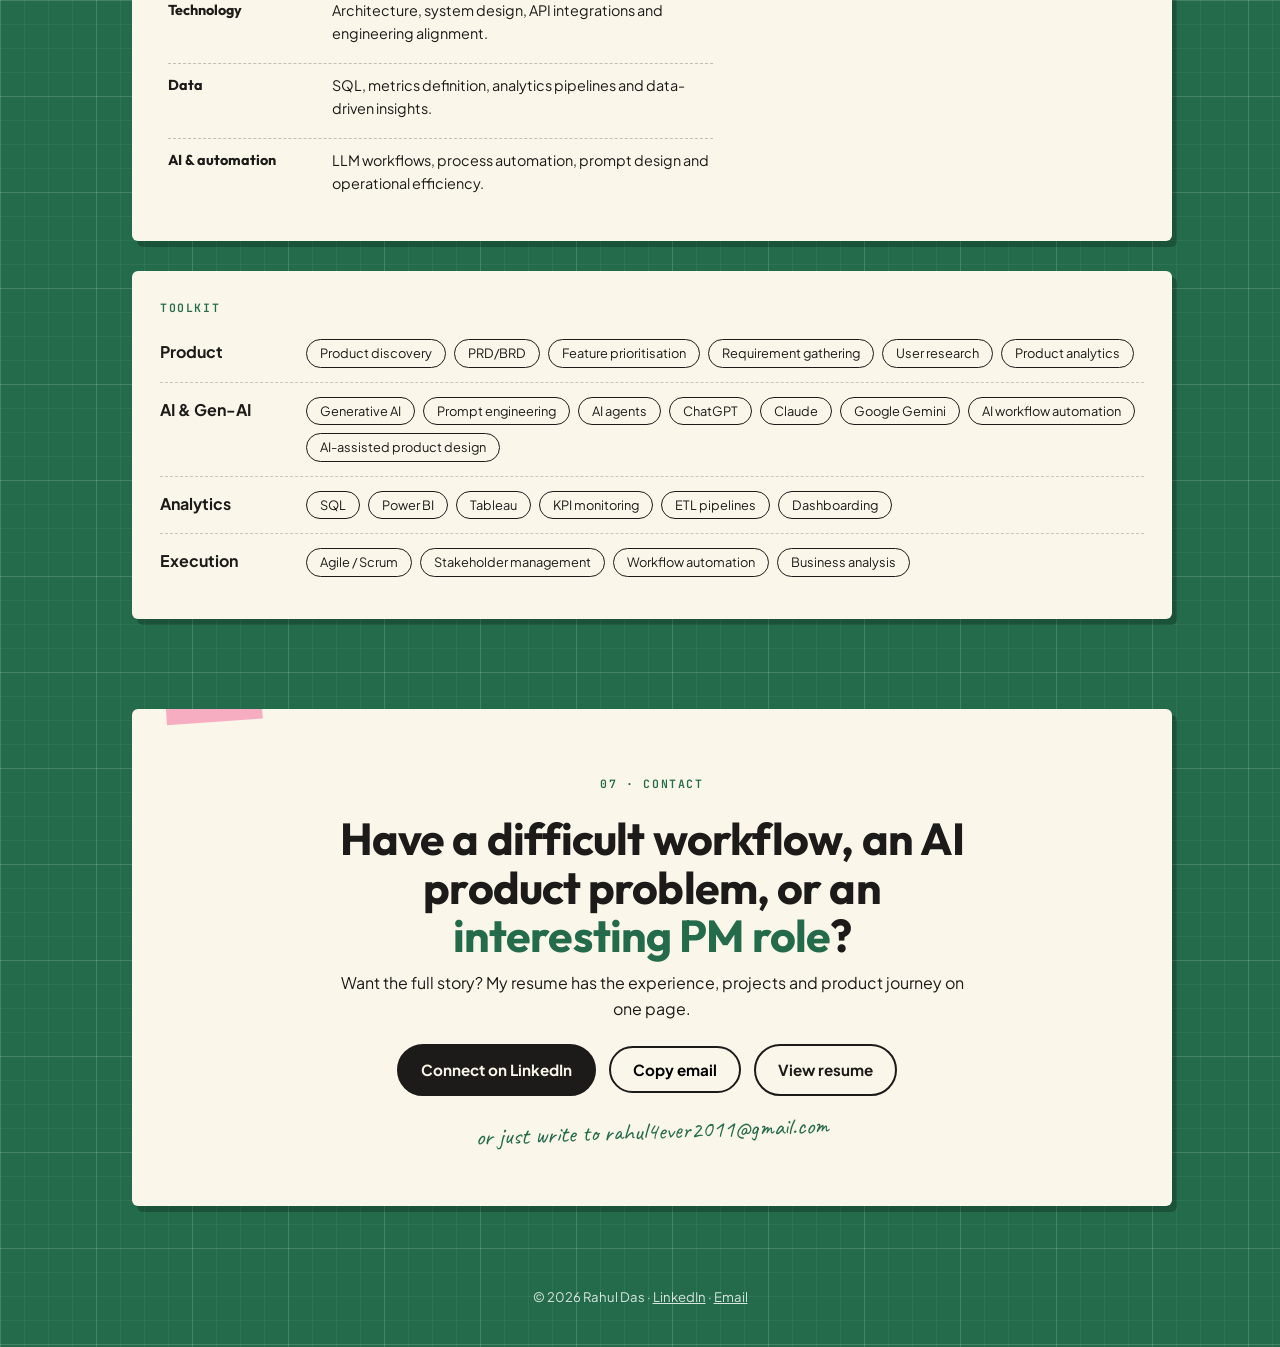
==== commit 3ce4e5d9: "feat: transform AI practice section with animated micro-widgets and concise takeaways" ====
--- a/public/cutting-mat-portfolio.html
+++ b/public/cutting-mat-portfolio.html
@@ -592,6 +592,468 @@
       opacity: 1;
       transform: translateY(0);
     }
+
+    /* --- Dynamic AI Practice Cards & Micro-Widgets --- */
+    .ai-card {
+      display: flex;
+      flex-direction: column;
+      justify-content: space-between;
+      padding: 24px;
+      border-radius: 8px;
+      background: var(--paper);
+      box-shadow: 4px 5px 0 rgba(0, 0, 0, 0.22);
+      transition: transform 0.2s ease, box-shadow 0.2s ease;
+      overflow: hidden;
+      position: relative;
+    }
+    .ai-card:hover {
+      box-shadow: 6px 8px 0 rgba(0, 0, 0, 0.28);
+    }
+    .ai-card__header {
+      display: flex;
+      align-items: center;
+      justify-content: space-between;
+      gap: 8px;
+      margin-bottom: 12px;
+    }
+    .ai-badge {
+      font-family: var(--mono);
+      font-size: 0.65rem;
+      font-weight: 700;
+      letter-spacing: 0.08em;
+      text-transform: uppercase;
+      padding: 3px 8px;
+      border-radius: 4px;
+      border: 1px solid var(--ink);
+      background: var(--ink);
+      color: var(--paper);
+    }
+    .ai-badge--eval { background: var(--mat); border-color: var(--mat); color: #fff; }
+    .ai-badge--cli { background: #252422; border-color: var(--ink); color: var(--yellow); }
+    .ai-badge--json { background: var(--pink); border-color: var(--pink); color: #fff; }
+    .ai-badge--mcp { background: var(--mat-2); border-color: var(--mat-2); color: #fff; }
+    .ai-badge--speed { background: var(--yellow); border-color: var(--ink); color: var(--ink); }
+    .ai-badge--future { background: var(--pink); border-color: var(--pink); color: #fff; }
+    .ai-chip {
+      font-family: var(--mono);
+      font-size: 0.62rem;
+      letter-spacing: 0.04em;
+      color: var(--muted);
+      text-transform: uppercase;
+    }
+    .ai-card h3 {
+      font-size: 1.25rem;
+      margin: 0 0 6px 0;
+      line-height: 1.18;
+    }
+    .ai-card__takeaway {
+      font-size: 0.85rem;
+      color: #4a4842;
+      line-height: 1.45;
+      margin-bottom: 16px;
+      min-height: 2.8em;
+    }
+    .ai-card__footer {
+      display: flex;
+      align-items: center;
+      justify-content: space-between;
+      margin-top: 14px;
+      padding-top: 10px;
+      border-top: 1px dashed rgba(28, 27, 25, 0.18);
+      font-family: var(--mono);
+      font-size: 0.68rem;
+      color: var(--muted);
+    }
+    .ai-card__footer b {
+      color: var(--ink);
+      font-weight: 600;
+    }
+    /* Widget 1: Decision Gate */
+    .ai-gate-viz {
+      background: var(--paper-2);
+      border: 1.5px solid rgba(28, 27, 25, 0.15);
+      border-radius: 6px;
+      padding: 12px 14px;
+      display: flex;
+      align-items: center;
+      justify-content: space-between;
+      gap: 10px;
+      position: relative;
+    }
+    .ai-gate__input {
+      display: flex;
+      align-items: center;
+      gap: 6px;
+      font-family: var(--mono);
+      font-size: 0.7rem;
+      font-weight: 600;
+      color: var(--ink);
+    }
+    .ai-stream-dot {
+      width: 9px;
+      height: 9px;
+      border-radius: 50%;
+      background: var(--mat);
+      box-shadow: 0 0 0 3px rgba(35, 107, 75, 0.25);
+      animation: streamPulse 1.8s infinite ease-in-out;
+    }
+    @keyframes streamPulse {
+      0%, 100% { transform: scale(0.9); opacity: 0.7; }
+      50% { transform: scale(1.3); opacity: 1; }
+    }
+    .ai-gate__split {
+      display: flex;
+      flex-direction: column;
+      gap: 6px;
+      flex: 1;
+      max-width: 140px;
+    }
+    .ai-gate__branch {
+      display: flex;
+      align-items: center;
+      justify-content: space-between;
+      padding: 4px 8px;
+      border-radius: 4px;
+      font-family: var(--mono);
+      font-size: 0.65rem;
+      background: rgba(255, 255, 255, 0.7);
+      border: 1px solid rgba(28, 27, 25, 0.12);
+      position: relative;
+      overflow: hidden;
+    }
+    .ai-gate__branch--model.is-active {
+      background: var(--ink);
+      color: var(--paper);
+      border-color: var(--ink);
+      font-weight: 600;
+    }
+    .ai-gate__branch--model .ai-branch__meta {
+      color: var(--yellow);
+    }
+    .ai-pulse-bead {
+      position: absolute;
+      top: 0;
+      bottom: 0;
+      width: 20px;
+      background: linear-gradient(90deg, transparent, rgba(255, 226, 122, 0.6), transparent);
+      animation: pulseBeadTravel 2.2s infinite ease-in-out;
+    }
+    @keyframes pulseBeadTravel {
+      0% { left: -30%; opacity: 0; }
+      30% { opacity: 1; }
+      70% { opacity: 1; }
+      100% { left: 110%; opacity: 0; }
+    }
+    /* Widget 2: Terminal */
+    .ai-terminal {
+      background: #1c1b19;
+      border: 1.5px solid #1c1b19;
+      border-radius: 6px;
+      overflow: hidden;
+      box-shadow: 2px 3px 0 rgba(0, 0, 0, 0.15);
+    }
+    .ai-term-bar {
+      display: flex;
+      align-items: center;
+      justify-content: space-between;
+      background: #252422;
+      padding: 5px 8px;
+      border-bottom: 1px solid rgba(255, 255, 255, 0.08);
+    }
+    .ai-term-dots {
+      display: flex;
+      gap: 4px;
+    }
+    .ai-term-dots span {
+      width: 7px;
+      height: 7px;
+      border-radius: 50%;
+      display: inline-block;
+    }
+    .ai-term-dots span:nth-child(1) { background: #ff5f56; }
+    .ai-term-dots span:nth-child(2) { background: #ffbd2e; }
+    .ai-term-dots span:nth-child(3) { background: #27c93f; }
+    .ai-term-title {
+      font-family: var(--mono);
+      font-size: 0.6rem;
+      color: rgba(251, 246, 234, 0.6);
+    }
+    .ai-term-body {
+      padding: 8px 10px;
+      font-family: var(--mono);
+      font-size: 0.68rem;
+      line-height: 1.5;
+      color: var(--paper);
+    }
+    .ai-term-line {
+      white-space: nowrap;
+      overflow: hidden;
+      text-overflow: ellipsis;
+    }
+    .c-prompt { color: var(--pink); font-weight: 700; margin-right: 4px; }
+    .c-warn { color: var(--yellow); margin-right: 4px; }
+    .c-ok { color: #27c93f; font-weight: 700; margin-right: 4px; }
+    .c-live { color: #27c93f; margin-right: 4px; animation: blink 1.2s infinite; }
+    .c-cursor { display: inline-block; color: var(--yellow); font-weight: 700; animation: blink 0.9s infinite; }
+    @keyframes blink {
+      0%, 49% { opacity: 1; }
+      50%, 100% { opacity: 0; }
+    }
+    /* Widget 3: Structured JSON Transformer */
+    .ai-transform-viz {
+      background: var(--paper-2);
+      border: 1.5px solid rgba(28, 27, 25, 0.15);
+      border-radius: 6px;
+      padding: 8px 10px;
+      display: flex;
+      flex-direction: column;
+      gap: 6px;
+    }
+    .ai-tf-in {
+      display: flex;
+      align-items: center;
+    }
+    .ai-tf-pill {
+      font-family: var(--mono);
+      font-size: 0.66rem;
+      background: rgba(255, 255, 255, 0.85);
+      border: 1px dashed rgba(28, 27, 25, 0.25);
+      padding: 2px 8px;
+      border-radius: 4px;
+      color: #3d3b37;
+    }
+    .ai-tf-arrow {
+      display: flex;
+      align-items: center;
+      gap: 6px;
+      position: relative;
+      font-family: var(--mono);
+      font-size: 0.62rem;
+      font-weight: 600;
+      color: var(--mat);
+      padding-left: 10px;
+    }
+    .ai-tf-arrow::before {
+      content: "↓";
+      font-size: 0.85rem;
+      font-weight: 700;
+      color: var(--pink);
+    }
+    .ai-tf-out {
+      background: #1c1b19;
+      color: var(--paper);
+      border-radius: 4px;
+      padding: 4px 8px;
+      font-family: var(--mono);
+      font-size: 0.66rem;
+      white-space: nowrap;
+      overflow: hidden;
+      text-overflow: ellipsis;
+    }
+    .c-json-val { color: var(--yellow); }
+    .c-json-num { color: #27c93f; }
+    /* Widget 4: MCP Hub */
+    .ai-mcp-hub {
+      background: var(--paper-2);
+      border: 1.5px solid rgba(28, 27, 25, 0.15);
+      border-radius: 6px;
+      padding: 10px;
+      display: flex;
+      align-items: center;
+      justify-content: space-around;
+      gap: 12px;
+    }
+    .ai-mcp-center {
+      position: relative;
+      width: 44px;
+      height: 44px;
+      border-radius: 50%;
+      background: var(--ink);
+      color: var(--paper);
+      display: grid;
+      place-items: center;
+      font-family: var(--display);
+      font-weight: 700;
+      font-size: 0.8rem;
+      box-shadow: 0 0 0 2px var(--pink);
+    }
+    .ai-mcp-ring {
+      position: absolute;
+      inset: -6px;
+      border-radius: 50%;
+      border: 1.5px dashed var(--pink);
+      animation: spinSlow 12s linear infinite;
+    }
+    @keyframes spinSlow {
+      to { transform: rotate(360deg); }
+    }
+    .ai-mcp-nodes {
+      display: flex;
+      flex-direction: column;
+      gap: 4px;
+      flex: 1;
+    }
+    .ai-node {
+      display: flex;
+      align-items: center;
+      gap: 6px;
+      background: rgba(255, 255, 255, 0.85);
+      border: 1px solid rgba(28, 27, 25, 0.12);
+      border-radius: 4px;
+      padding: 3px 8px;
+      font-family: var(--mono);
+      font-size: 0.64rem;
+      color: var(--ink);
+    }
+    .ai-node-dot {
+      width: 6px;
+      height: 6px;
+      border-radius: 50%;
+    }
+    .ai-node--db .ai-node-dot { background: #27c93f; box-shadow: 0 0 0 2px rgba(39, 201, 63, 0.3); }
+    .ai-node--api .ai-node-dot { background: var(--pink); box-shadow: 0 0 0 2px rgba(242, 103, 155, 0.3); }
+    .ai-node--hook .ai-node-dot { background: var(--yellow); box-shadow: 0 0 0 2px rgba(255, 226, 122, 0.5); }
+    /* Widget 5: Sprint Bar */
+    .ai-sprint-viz {
+      background: var(--paper-2);
+      border: 1.5px solid rgba(28, 27, 25, 0.15);
+      border-radius: 6px;
+      padding: 10px 12px;
+    }
+    .ai-sprint-bar {
+      height: 6px;
+      background: rgba(28, 27, 25, 0.12);
+      border-radius: 99px;
+      overflow: hidden;
+      margin-bottom: 8px;
+    }
+    .ai-sprint-progress {
+      height: 100%;
+      background: linear-gradient(90deg, var(--mat), var(--pink), var(--yellow));
+      border-radius: 99px;
+      animation: sprintFill 4s ease-in-out infinite alternate;
+    }
+    @keyframes sprintFill {
+      0% { width: 35%; }
+      100% { width: 100%; }
+    }
+    .ai-sprint-steps {
+      display: flex;
+      justify-content: space-between;
+      gap: 4px;
+    }
+    .ai-step {
+      display: flex;
+      flex-direction: column;
+      align-items: center;
+      gap: 2px;
+      font-family: var(--mono);
+      font-size: 0.58rem;
+      color: var(--muted);
+    }
+    .ai-step .step-dot {
+      width: 7px;
+      height: 7px;
+      border-radius: 50%;
+      background: rgba(28, 27, 25, 0.3);
+    }
+    .ai-step.is-complete .step-dot {
+      background: var(--mat);
+    }
+    .ai-step.is-active .step-dot {
+      background: var(--pink);
+      box-shadow: 0 0 0 3px rgba(242, 103, 155, 0.35);
+      animation: streamPulse 1.4s infinite ease-in-out;
+    }
+    .ai-step.is-active .step-label {
+      color: var(--ink);
+      font-weight: 700;
+    }
+    /* Widget 6: Radar Scanner */
+    .ai-radar-viz {
+      background: #12241b;
+      border: 1.5px solid var(--ink);
+      border-radius: 6px;
+      padding: 8px 10px;
+      display: flex;
+      align-items: center;
+      gap: 12px;
+      position: relative;
+      overflow: hidden;
+    }
+    .ai-radar-screen {
+      position: relative;
+      width: 48px;
+      height: 48px;
+      border-radius: 50%;
+      border: 1px solid rgba(255, 255, 255, 0.2);
+      background: rgba(0, 0, 0, 0.4);
+      flex-shrink: 0;
+      overflow: hidden;
+    }
+    .ai-radar-sweep {
+      position: absolute;
+      inset: 0;
+      border-radius: 50%;
+      background: conic-gradient(from 0deg, transparent 75%, rgba(242, 103, 155, 0.6) 100%);
+      animation: radarSweep 3s linear infinite;
+    }
+    @keyframes radarSweep {
+      to { transform: rotate(360deg); }
+    }
+    .ai-radar-ring {
+      position: absolute;
+      border-radius: 50%;
+      border: 1px dashed rgba(255, 255, 255, 0.15);
+    }
+    .ai-ring-1 { inset: 8px; }
+    .ai-ring-2 { inset: 16px; }
+    .ai-radar-blip {
+      position: absolute;
+      width: 5px;
+      height: 5px;
+      border-radius: 50%;
+    }
+    .blip-1 {
+      top: 14px;
+      right: 12px;
+      background: var(--yellow);
+      box-shadow: 0 0 6px var(--yellow);
+      animation: blipFade 3s infinite 0.7s;
+    }
+    .blip-2 {
+      bottom: 12px;
+      left: 14px;
+      background: var(--pink);
+      box-shadow: 0 0 6px var(--pink);
+      animation: blipFade 3s infinite 2.1s;
+    }
+    @keyframes blipFade {
+      0%, 100% { opacity: 0.2; transform: scale(0.8); }
+      50% { opacity: 1; transform: scale(1.4); }
+    }
+    .ai-radar-event {
+      display: flex;
+      flex-direction: column;
+      gap: 3px;
+      font-family: var(--mono);
+    }
+    .event-tag {
+      font-size: 0.62rem;
+      color: var(--yellow);
+      text-transform: uppercase;
+      letter-spacing: 0.05em;
+    }
+    .event-action {
+      font-size: 0.68rem;
+      color: #fff;
+      font-weight: 700;
+      background: rgba(35, 107, 75, 0.8);
+      padding: 2px 6px;
+      border-radius: 4px;
+      white-space: nowrap;
+    }
+
     @media(prefers-reduced-motion:reduce){
       .cursor,.marquee__track{animation:none}
       .reveal{opacity:1;transform:none;transition:none}
@@ -1291,36 +1753,201 @@
         <p>I treat AI as a product material — something shaped around a business decision, not a feature bolted on.</p>
       </div>
       <div class="ai-grid">
-        <article class="paper">
-          <h3>AI product management</h3>
-          <p>Identifying where models genuinely outperform rules, defining evaluation criteria, and designing for trust, validation, fallback and human override.</p>
-          <p class="flow">Signal<b>→</b>Model vs rules<b>→</b>Eval criteria<b>→</b>Human override</p>
-        </article>
-        <article class="paper tilt-r">
-          <h3>Claude Code &amp; AI agents</h3>
-          <p>Building and orchestrating agentic workflows and using AI-assisted development to turn validated ideas into working prototypes.</p>
-          <p class="flow">Task spec<b>→</b>Agent loop<b>→</b>Tool calls<b>→</b>Shipped build</p>
-        </article>
-        <article class="paper">
-          <h3>LLMs &amp; prompt engineering</h3>
-          <p>Structured prompting, tool use, context engineering, and grounding model outputs in domain data for reliable business workflows.</p>
-          <p class="flow">Domain data<b>→</b>Context pack<b>→</b>Structured out<b>→</b>Guardrails</p>
-        </article>
-        <article class="paper tilt-l">
-          <h3>MCP &amp; workflow automation</h3>
-          <p>Connecting AI models with real systems, tools and workflows — moving from demos to reliable automation.</p>
-          <p class="flow">Core APIs<b>→</b>MCP bridge<b>→</b>Rules engine<b>→</b>Audit trail</p>
-        </article>
-        <article class="paper">
-          <h3>Rapid prototyping</h3>
-          <p>Prototyping concepts quickly with AI-assisted development to validate assumptions and cut unnecessary engineering cycles.</p>
-          <p class="flow">Hypothesis<b>→</b>Prototype<b>→</b>User test<b>→</b>Build / kill</p>
-        </article>
-        <article class="paper tilt-r">
+        <!-- Card 1: AI Product Management -->
+        <article class="paper ai-card">
+          <div>
+            <div class="ai-card__header">
+              <span class="ai-badge ai-badge--eval">GATE EVAL</span>
+              <span class="ai-chip">Heuristics vs LLM</span>
+            </div>
+            <h3>AI product management</h3>
+            <p class="ai-card__takeaway">
+              Deploying models only where rules fail, backed by deterministic evals and human fallback.
+            </p>
+            <div class="ai-gate-viz">
+              <div class="ai-gate__input">
+                <span class="ai-stream-dot"></span>
+                <span>Event Stream</span>
+              </div>
+              <div class="ai-gate__split">
+                <div class="ai-gate__branch">
+                  <span class="ai-branch__name">Static Rules</span>
+                  <span class="ai-branch__meta">82%</span>
+                </div>
+                <div class="ai-gate__branch ai-gate__branch--model is-active">
+                  <div class="ai-pulse-bead"></div>
+                  <span class="ai-branch__name">LLM Eval</span>
+                  <span class="ai-branch__meta">18% (fallback)</span>
+                </div>
+              </div>
+            </div>
+          </div>
+          <div class="ai-card__footer">
+            <span>Eval: <b>Deterministic triage</b></span>
+            <span>Guard: <b>Human-in-loop</b></span>
+          </div>
+        </article>
+
+        <!-- Card 2: Claude Code & AI Agents -->
+        <article class="paper ai-card tilt-r">
+          <div>
+            <div class="ai-card__header">
+              <span class="ai-badge ai-badge--cli">AGENT CLI</span>
+              <span class="ai-chip">Autonomous Loops</span>
+            </div>
+            <h3>Claude Code &amp; AI agents</h3>
+            <p class="ai-card__takeaway">
+              Directing multi-agent loops that test, iterate, and ship validated prototypes in hours.
+            </p>
+            <div class="ai-terminal">
+              <div class="ai-term-bar">
+                <div class="ai-term-dots">
+                  <span></span>
+                  <span></span>
+                  <span></span>
+                </div>
+                <span class="ai-term-title">claude-agent-runner</span>
+              </div>
+              <div class="ai-term-body">
+                <div class="ai-term-line"><span class="c-prompt">$</span> agent execute --goal &quot;ship feature&quot;</div>
+                <div class="ai-term-line"><span class="c-warn">&gt;</span> 4 subagents active · 0 errors</div>
+                <div class="ai-term-line"><span class="c-live">&#9679;</span> verified build <span class="c-cursor">_</span></div>
+              </div>
+            </div>
+          </div>
+          <div class="ai-card__footer">
+            <span>Runtime: <b>Autonomous CLI</b></span>
+            <span>Cycle: <b>Spec &rarr; PR</b></span>
+          </div>
+        </article>
+
+        <!-- Card 3: LLMs & Prompt Engineering -->
+        <article class="paper ai-card">
+          <div>
+            <div class="ai-card__header">
+              <span class="ai-badge ai-badge--json">STRUCTURED</span>
+              <span class="ai-chip">Domain Grounding</span>
+            </div>
+            <h3>LLMs &amp; prompt engineering</h3>
+            <p class="ai-card__takeaway">
+              Transforming fuzzy conversational input into strict, schema-validated business objects.
+            </p>
+            <div class="ai-transform-viz">
+              <div class="ai-tf-in">
+                <span class="ai-tf-pill">&quot;Refund 250 for damaged parcel #921&quot;</span>
+              </div>
+              <div class="ai-tf-arrow">Schema Guard validated</div>
+              <div class="ai-tf-out">
+                <code>{&quot;action&quot;: <span class="c-json-val">&quot;REFUND&quot;</span>, &quot;amt&quot;: <span class="c-json-num">250</span>, &quot;id&quot;: 921}</code>
+              </div>
+            </div>
+          </div>
+          <div class="ai-card__footer">
+            <span>Output: <b>Zod / JSON Schema</b></span>
+            <span>Hallucination: <b>0%</b></span>
+          </div>
+        </article>
+
+        <!-- Card 4: MCP & Workflow Automation -->
+        <article class="paper ai-card tilt-l">
+          <div>
+            <div class="ai-card__header">
+              <span class="ai-badge ai-badge--mcp">MCP BRIDGE</span>
+              <span class="ai-chip">Live Tool Calling</span>
+            </div>
+            <h3>MCP &amp; workflow automation</h3>
+            <p class="ai-card__takeaway">
+              Bridging LLMs directly to live databases, internal microservices, and audit logs.
+            </p>
+            <div class="ai-mcp-hub">
+              <div class="ai-mcp-center">
+                <div class="ai-mcp-ring"></div>
+                <span>MCP</span>
+              </div>
+              <div class="ai-mcp-nodes">
+                <div class="ai-node ai-node--db"><span class="ai-node-dot"></span>Postgres DB (Read/Write)</div>
+                <div class="ai-node ai-node--api"><span class="ai-node-dot"></span>Payment Ledger API</div>
+                <div class="ai-node ai-node--hook"><span class="ai-node-dot"></span>Audit Webhook</div>
+              </div>
+            </div>
+          </div>
+          <div class="ai-card__footer">
+            <span>Protocol: <b>Model Context Protocol</b></span>
+            <span>Auth: <b>Scoped tokens</b></span>
+          </div>
+        </article>
+
+        <!-- Card 5: Rapid Prototyping -->
+        <article class="paper ai-card">
+          <div>
+            <div class="ai-card__header">
+              <span class="ai-badge ai-badge--speed">SPEED</span>
+              <span class="ai-chip">48h Concept to Live</span>
+            </div>
+            <h3>Rapid prototyping</h3>
+            <p class="ai-card__takeaway">
+              Zero-to-working product in 48 hours to validate PM assumptions before dev lock-in.
+            </p>
+            <div class="ai-sprint-viz">
+              <div class="ai-sprint-bar">
+                <div class="ai-sprint-progress"></div>
+              </div>
+              <div class="ai-sprint-steps">
+                <div class="ai-step is-complete">
+                  <span class="step-dot"></span>
+                  <span class="step-label">Spec</span>
+                </div>
+                <div class="ai-step is-complete">
+                  <span class="step-dot"></span>
+                  <span class="step-label">UX Mock</span>
+                </div>
+                <div class="ai-step is-active">
+                  <span class="step-dot"></span>
+                  <span class="step-label">AI MVP</span>
+                </div>
+                <div class="ai-step">
+                  <span class="step-dot"></span>
+                  <span class="step-label">Tested</span>
+                </div>
+              </div>
+            </div>
+          </div>
+          <div class="ai-card__footer">
+            <span>Velocity: <b>10x faster validation</b></span>
+            <span>Outcome: <b>Build or Kill</b></span>
+          </div>
+        </article>
+
+        <!-- Card 6: Future Experiments -->
+        <article class="paper ai-card tilt-r">
           <span class="tape"></span>
-          <h3>Future experiments <span class="pill" style="vertical-align:middle">Exploratory</span></h3>
-          <p>AI-assisted planning, intelligent monitoring, exception detection, natural-language constraints and autonomous workflow agents.</p>
-          <p class="flow">Monitoring<b>→</b>Exception detect<b>→</b>NL constraints<b>→</b>Autonomous agent</p>
+          <div>
+            <div class="ai-card__header">
+              <span class="ai-badge ai-badge--future">NEXT GEN</span>
+              <span class="ai-chip">Self-Healing</span>
+            </div>
+            <h3>Future experiments <span class="pill" style="vertical-align:middle">Exploratory</span></h3>
+            <p class="ai-card__takeaway">
+              Autonomous exception detection, continuous drift monitors, and self-healing systems.
+            </p>
+            <div class="ai-radar-viz">
+              <div class="ai-radar-screen">
+                <div class="ai-radar-sweep"></div>
+                <div class="ai-radar-ring ai-ring-1"></div>
+                <div class="ai-radar-ring ai-ring-2"></div>
+                <div class="ai-radar-blip blip-1"></div>
+                <div class="ai-radar-blip blip-2"></div>
+              </div>
+              <div class="ai-radar-event">
+                <span class="event-tag">Anomaly detected</span>
+                <span class="event-action">Auto-healing via agent &nearr;</span>
+              </div>
+            </div>
+          </div>
+          <div class="ai-card__footer">
+            <span>Status: <b>Active experimentation</b></span>
+            <span>Focus: <b>Agentic auto-ops</b></span>
+          </div>
         </article>
       </div>
     </section>
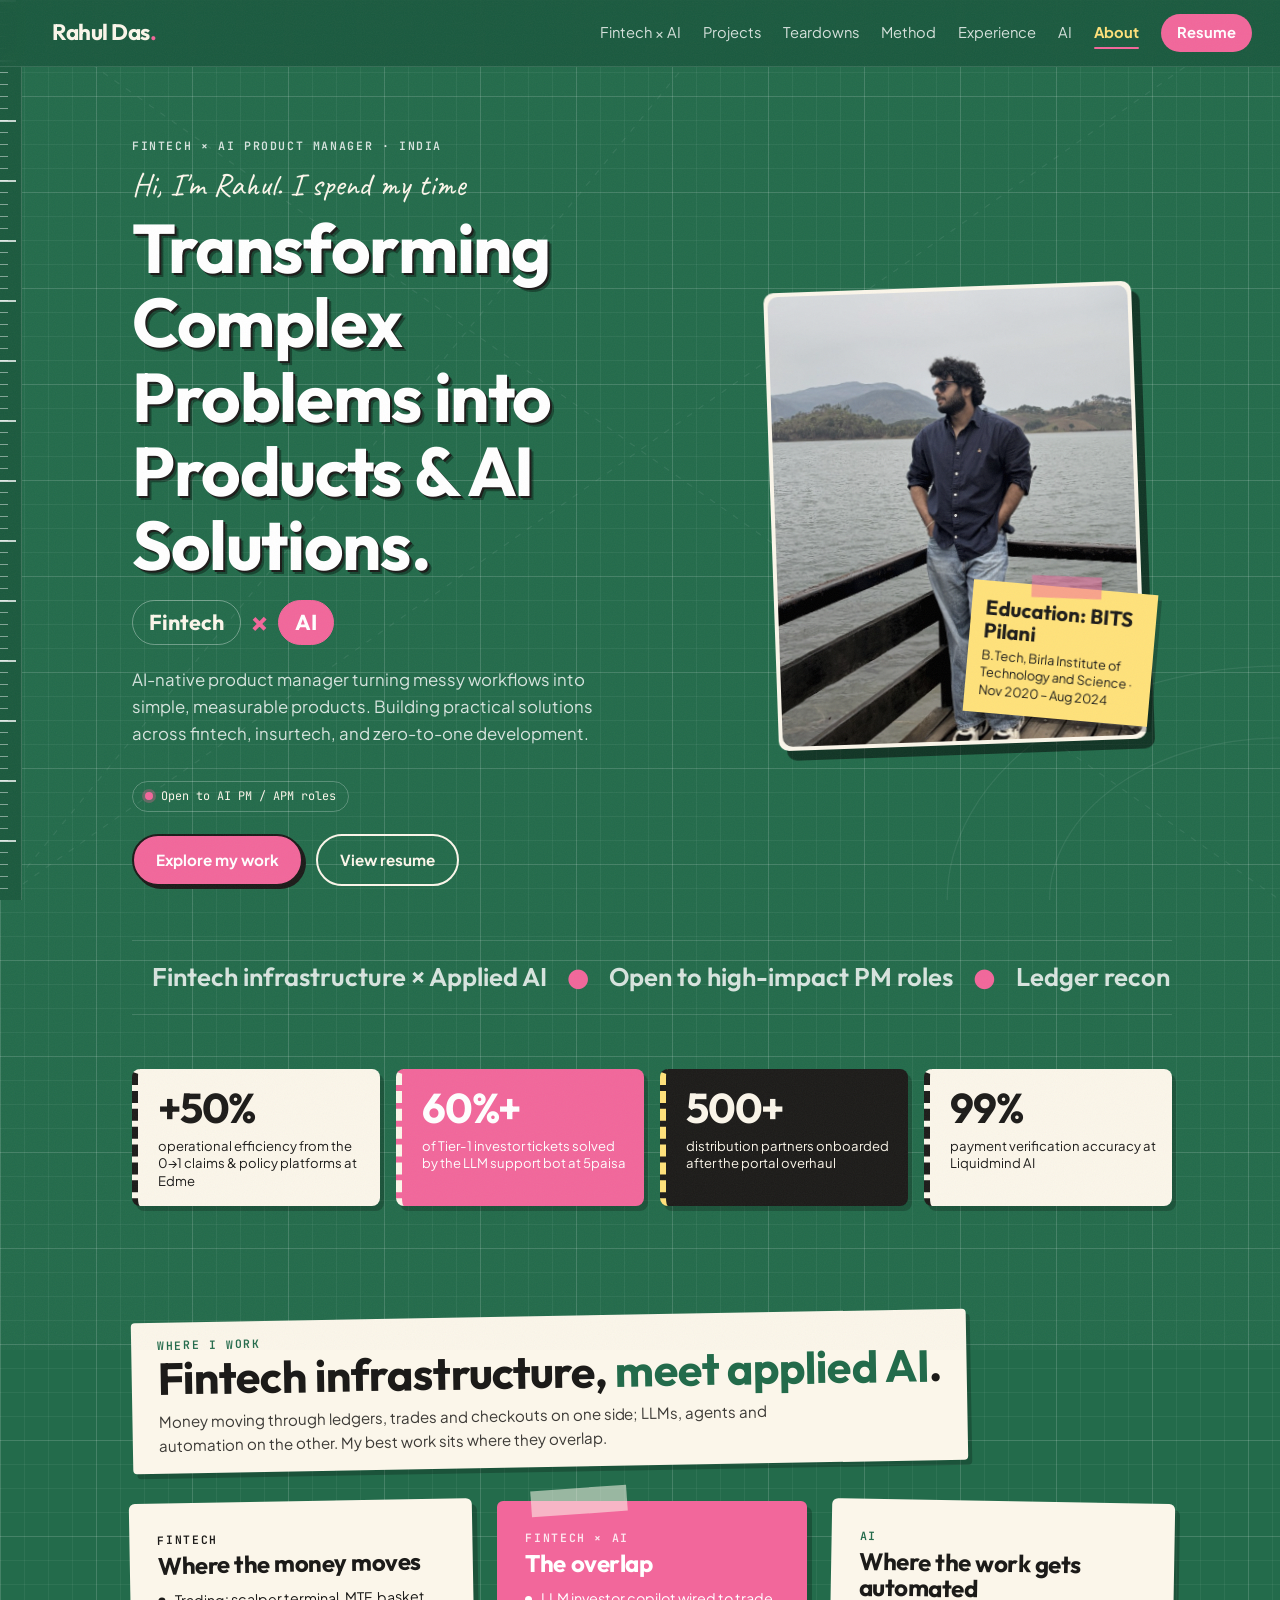
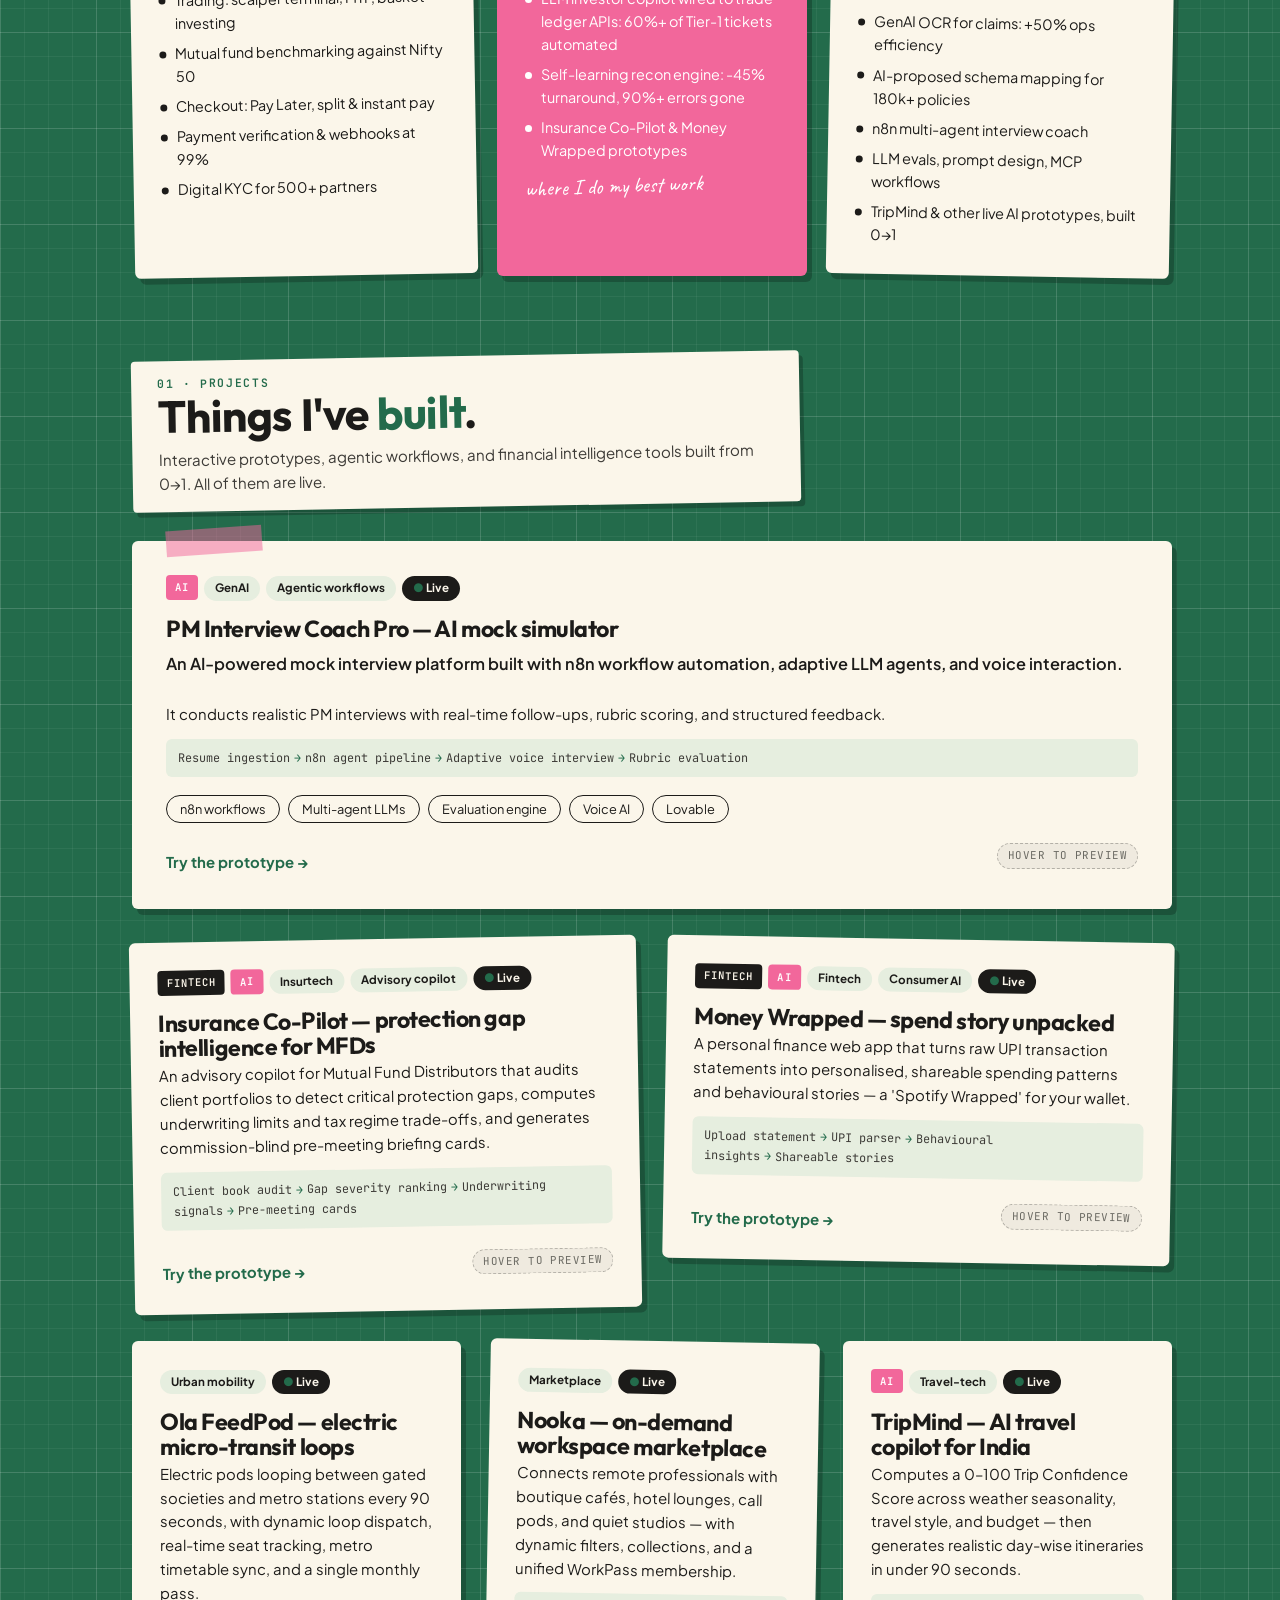
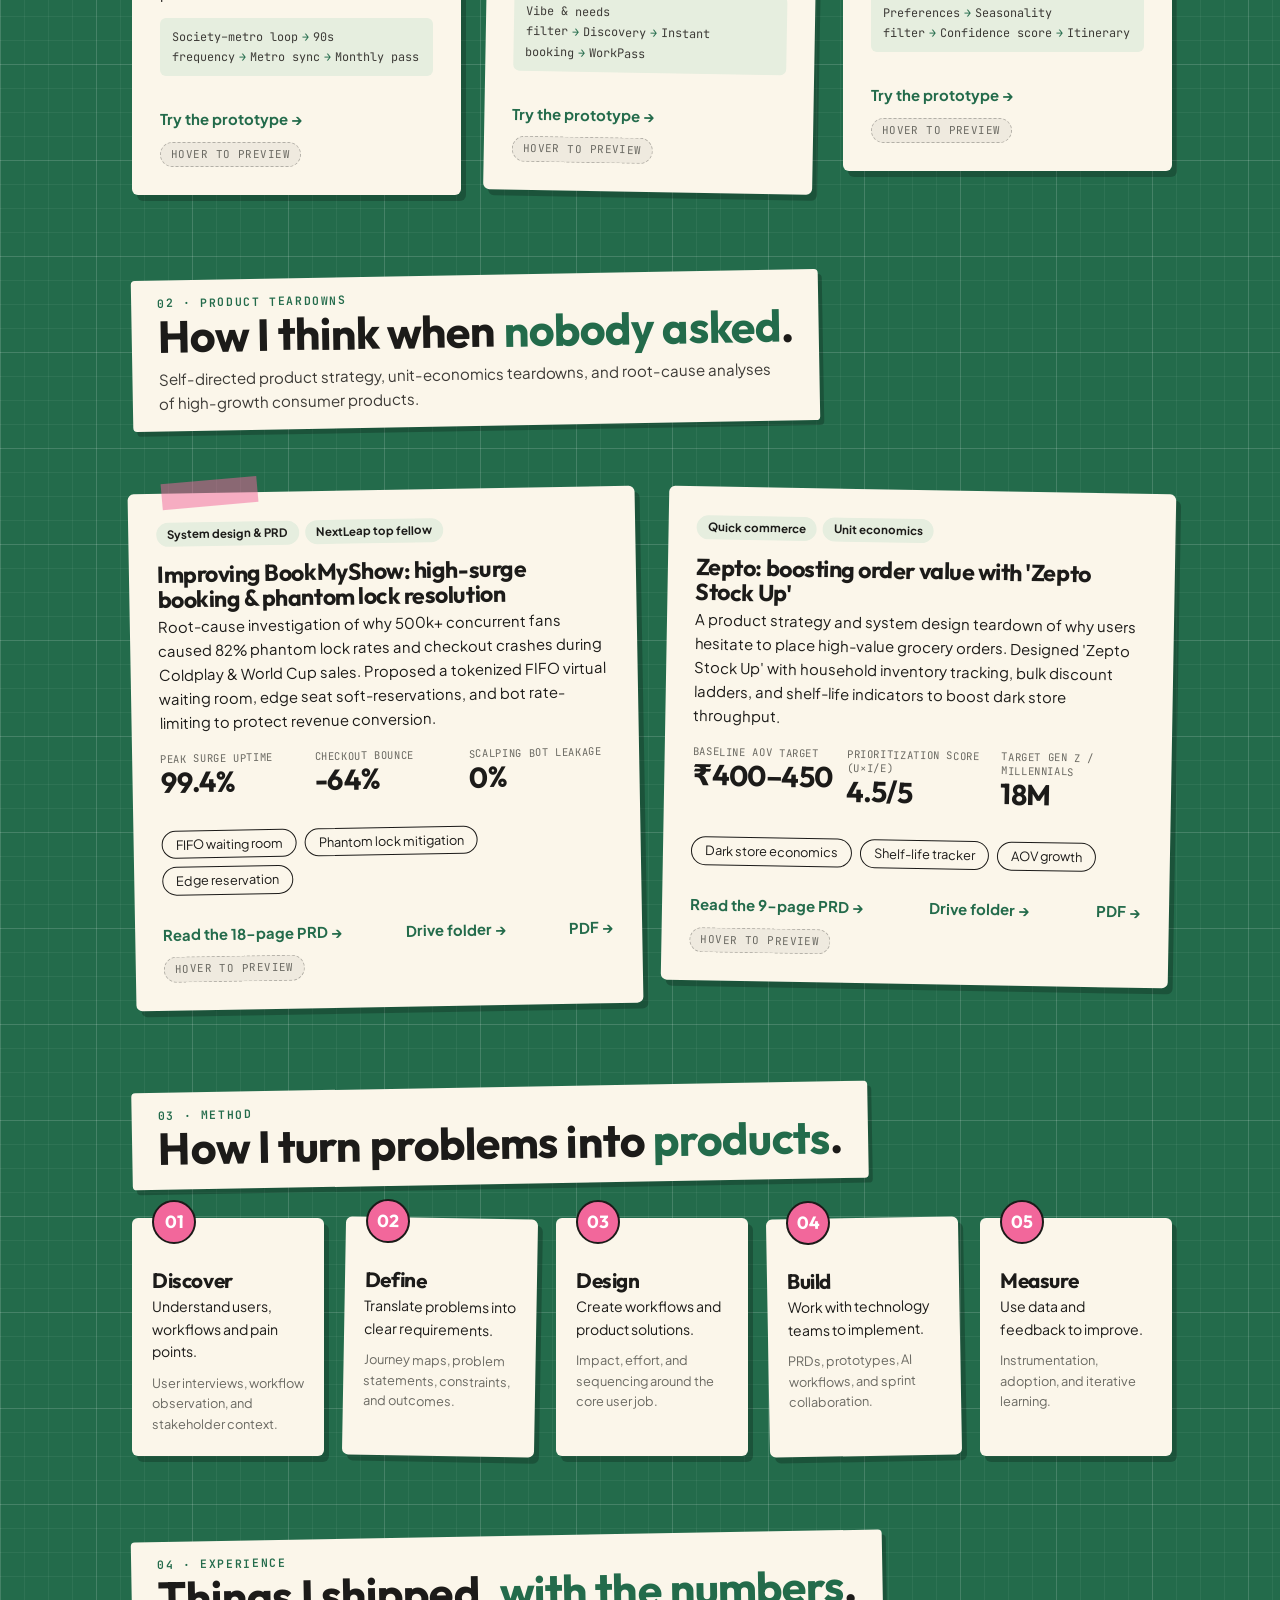
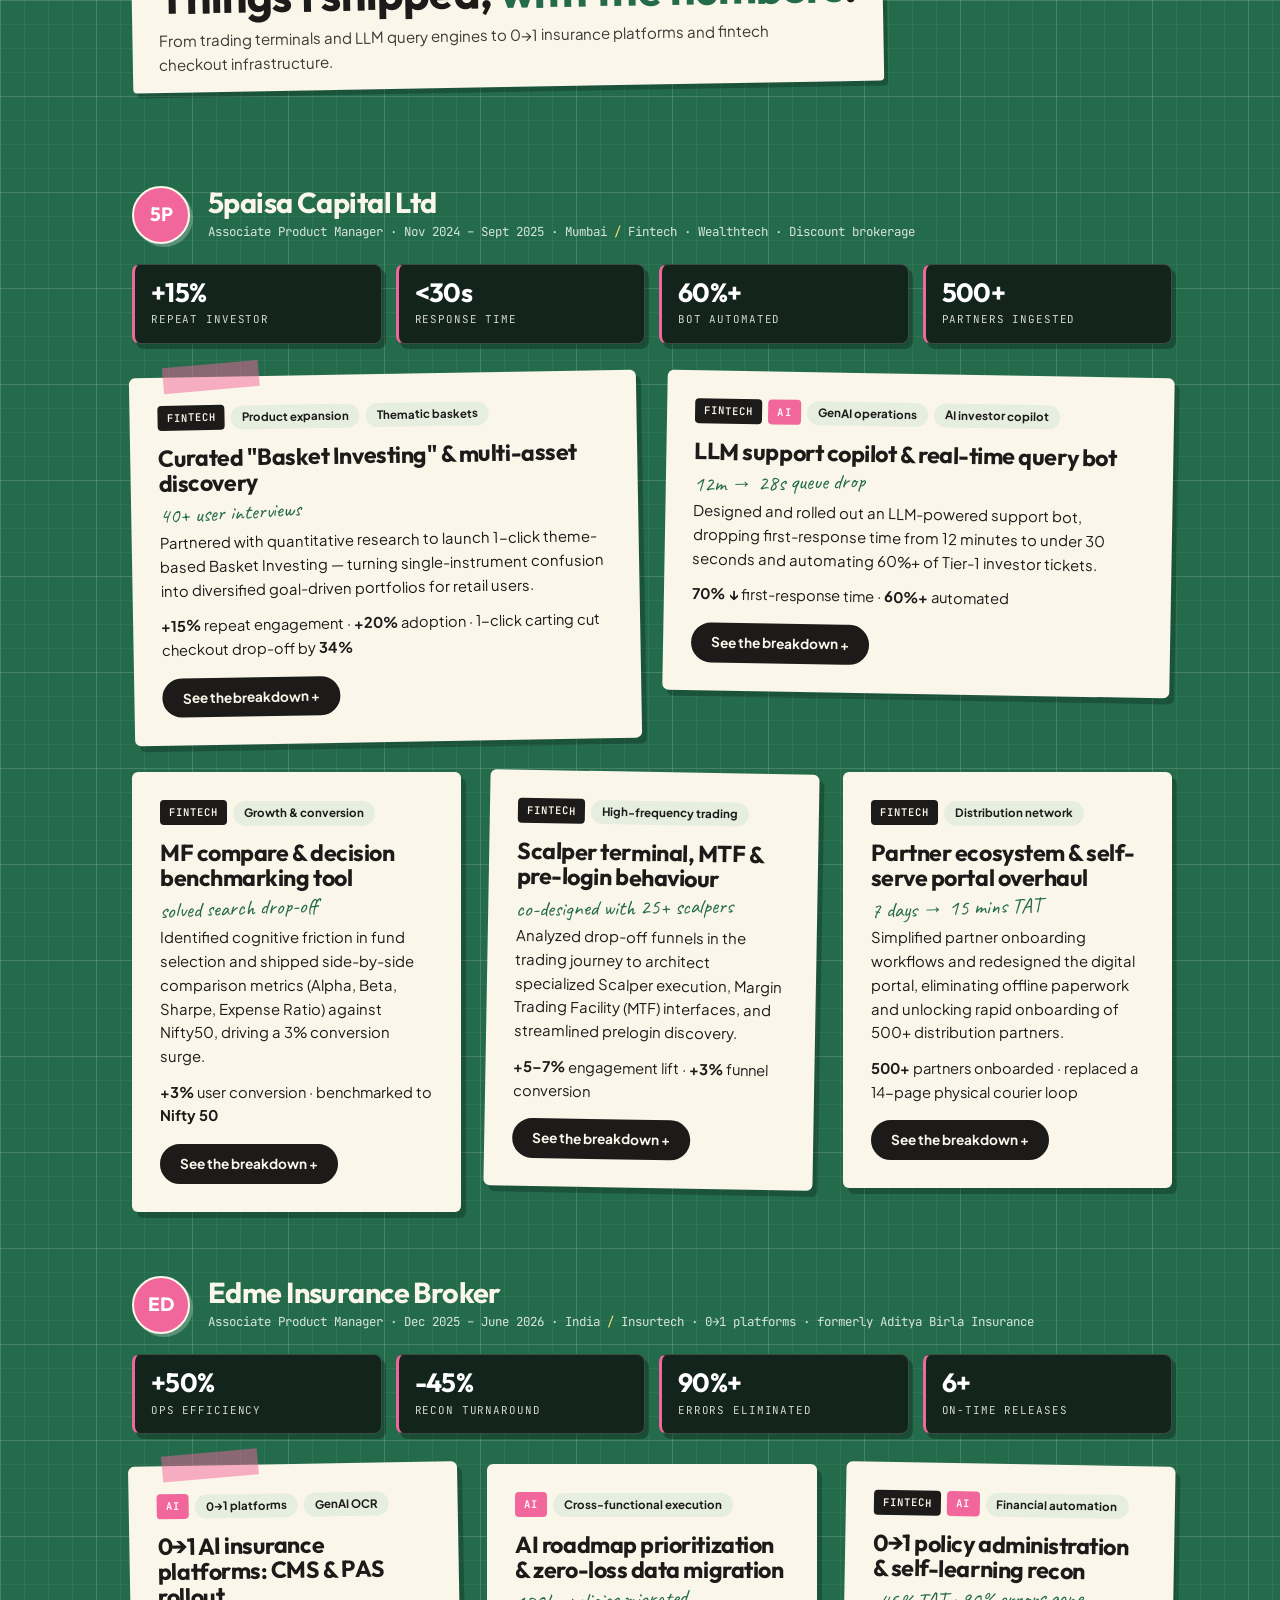
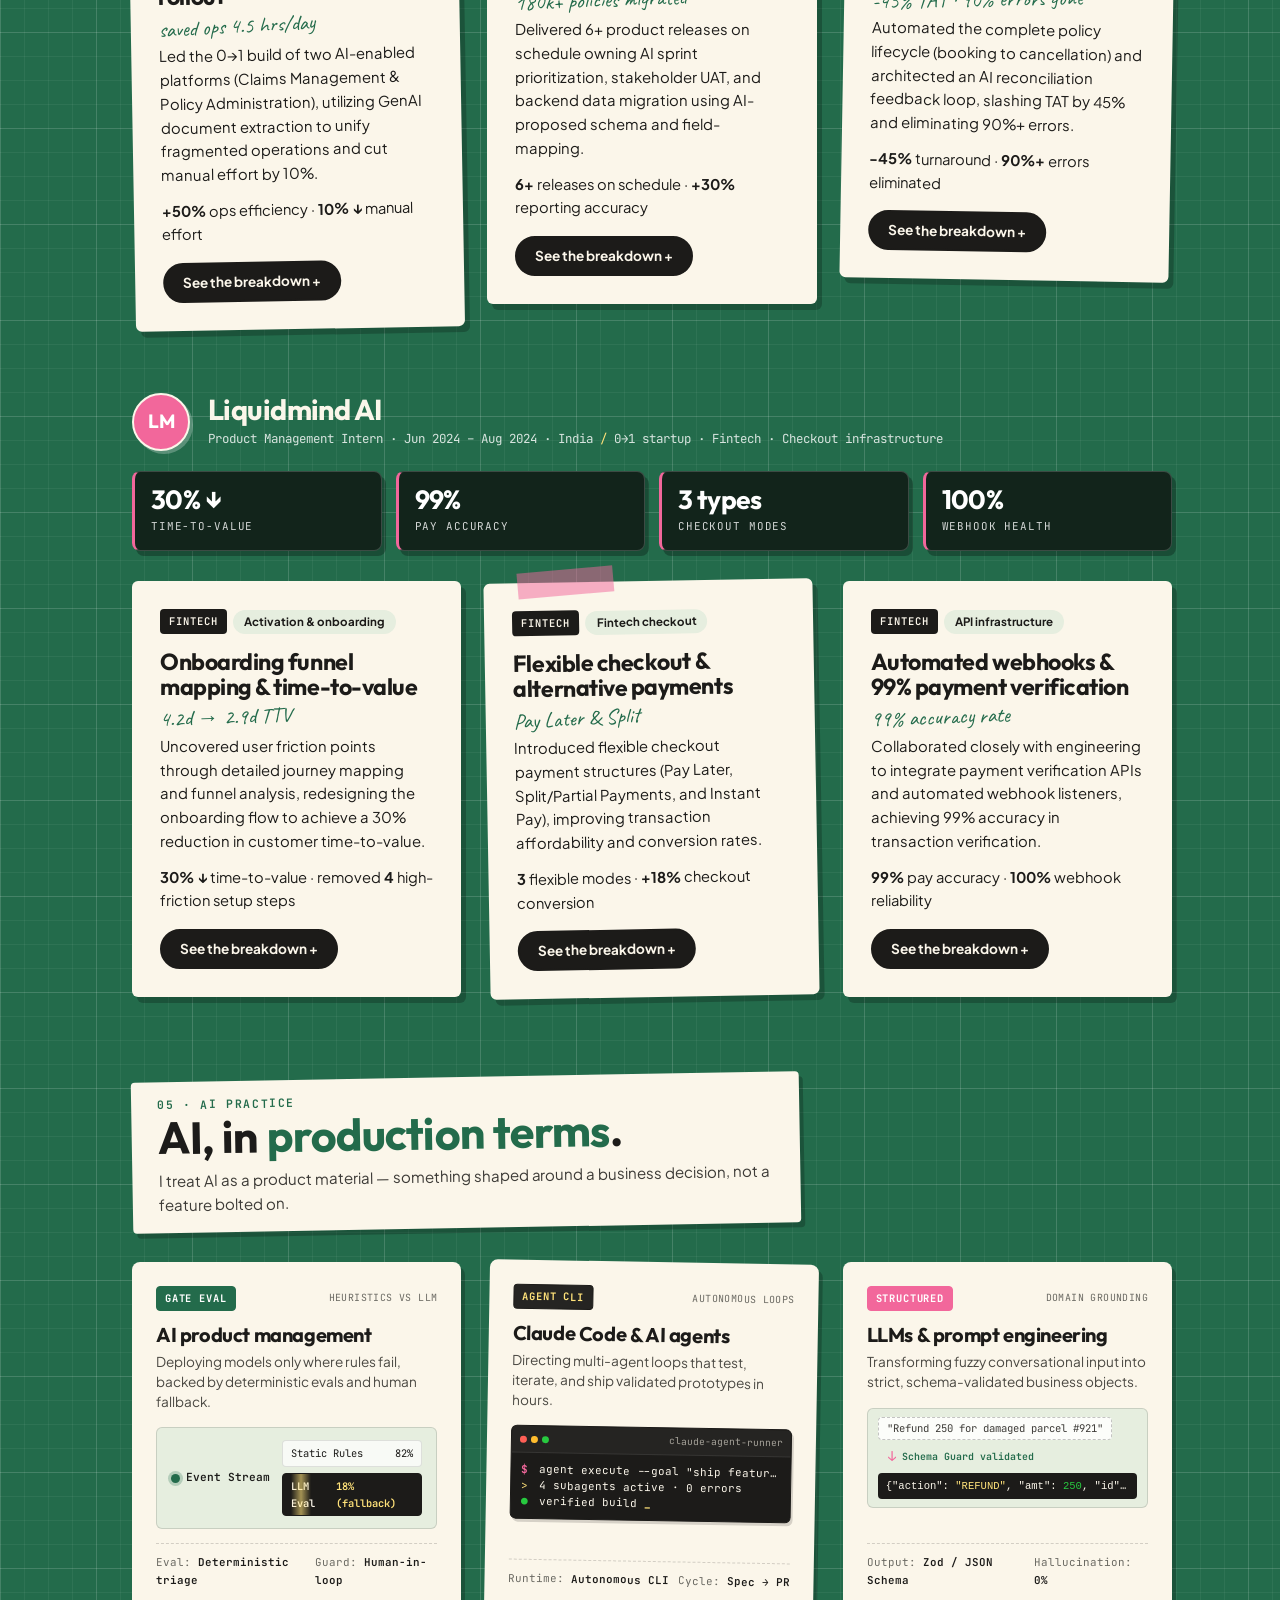
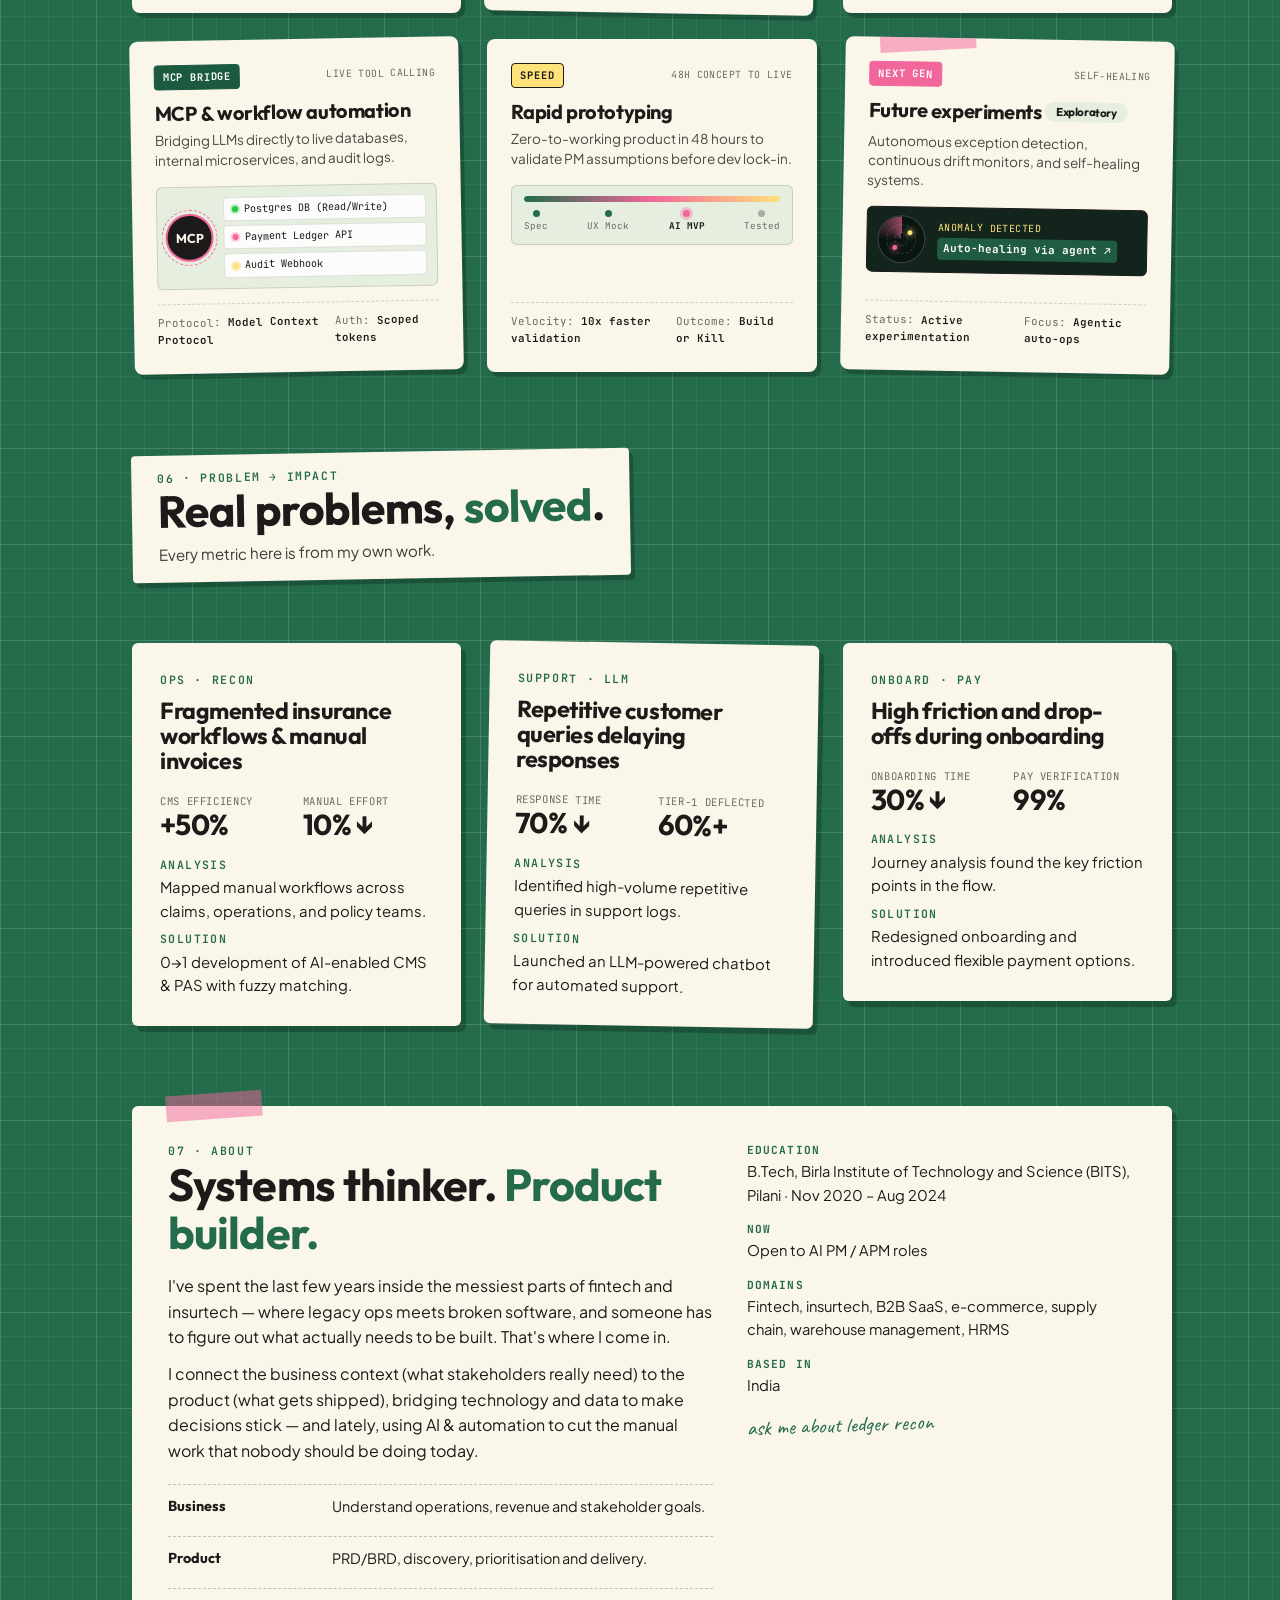
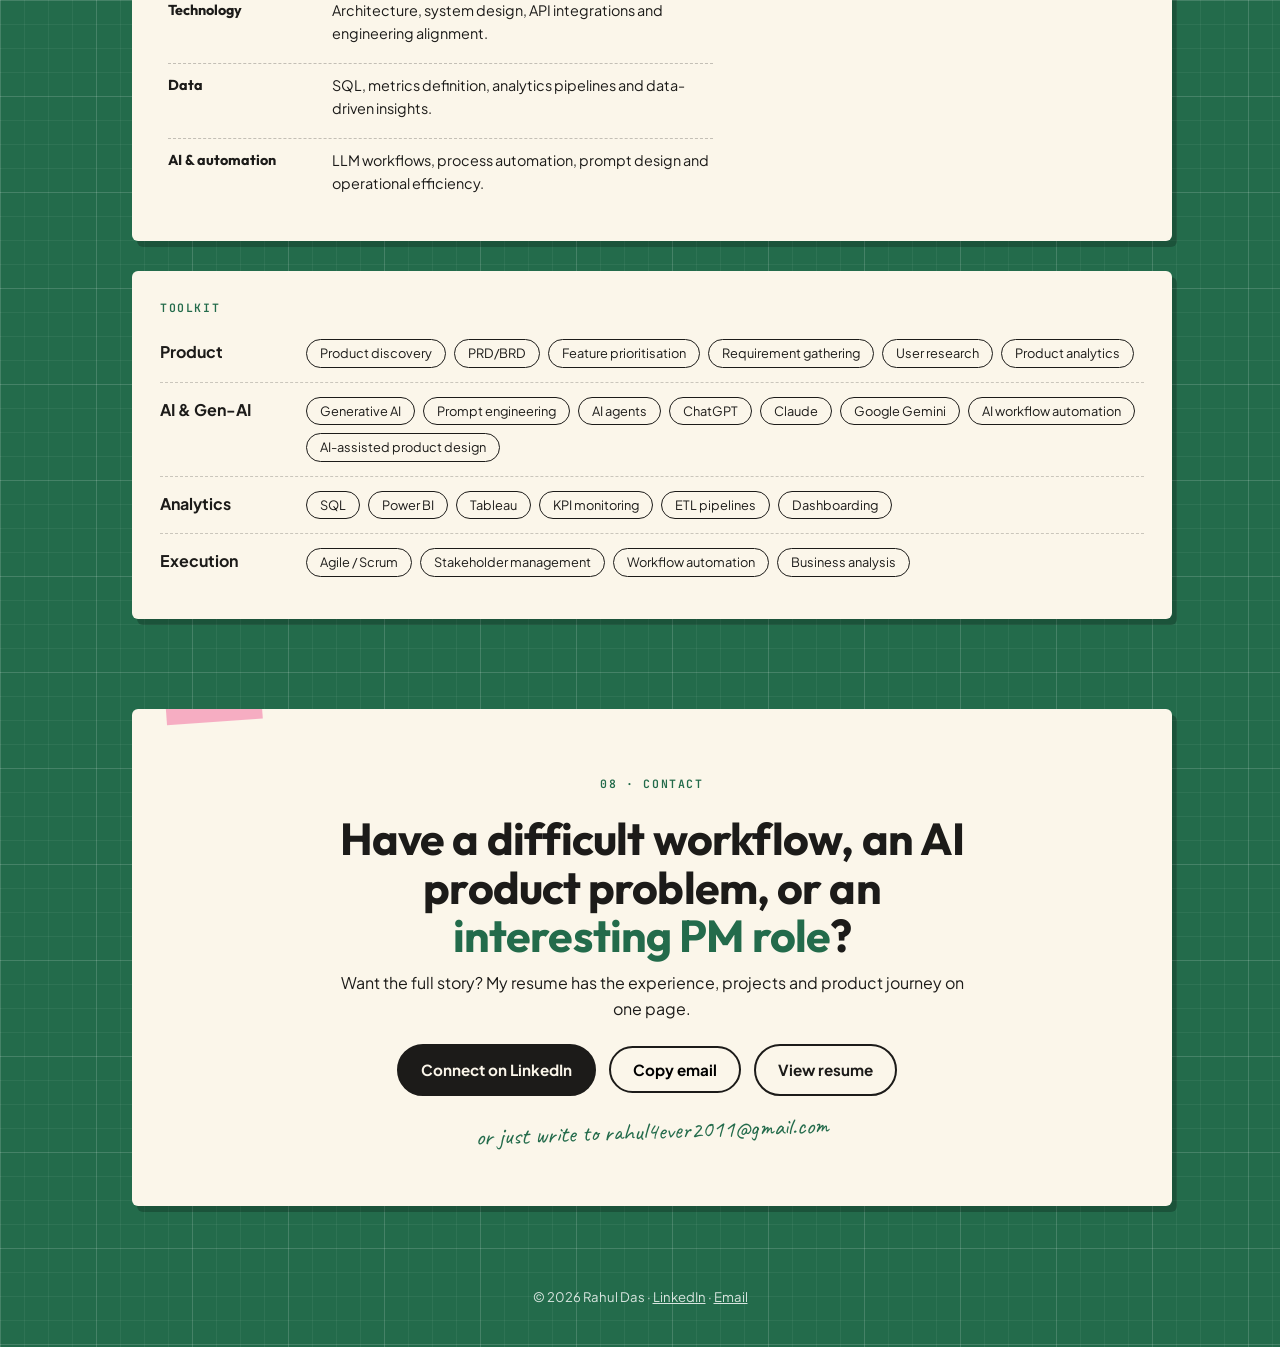
==== commit 56fbd5bb: "feat: reorder sections - projects & teardowns to top, followed by method and experience" ====
--- a/public/cutting-mat-portfolio.html
+++ b/public/cutting-mat-portfolio.html
@@ -1077,9 +1077,10 @@
     <button class="nav__toggle" aria-label="Open menu" aria-expanded="false">Menu</button>
     <nav class="nav__links">
       <a href="#focus">Fintech × AI</a>
+      <a href="#built">Projects</a>
+      <a href="#teardowns">Teardowns</a>
+      <a href="#method">Method</a>
       <a href="#experience">Experience</a>
-      <a href="#built">Built</a>
-      <a href="#teardowns">Teardowns</a>
       <a href="#ai">AI</a>
       <a href="#about">About</a>
       <a class="nav__cta" href="https://docs.google.com/document/d/1B50cdCZgtqYdsdUDB9HLjpUGYYblGIF6j34-nf3gZyM/edit?tab=t.0" target="_blank" rel="noopener">Resume</a>
@@ -1200,324 +1201,10 @@
       </div>
     </section>
 
-    <!-- ============ METHOD ============ -->
-    <section id="method" class="section">
-      <div class="label-card">
-        <p class="eyebrow">00 · Method</p>
-        <h2>How I turn problems into <em>products</em>.</h2>
-      </div>
-      <div class="tool-grid">
-        <article class="tool paper">
-          <span class="tool__badge">01</span>
-          <h3>Discover</h3>
-          <p>Understand users, workflows and pain points.</p>
-          <span class="tool__small">User interviews, workflow observation, and stakeholder context.</span>
-        </article>
-        <article class="tool paper tilt-r">
-          <span class="tool__badge">02</span>
-          <h3>Define</h3>
-          <p>Translate problems into clear requirements.</p>
-          <span class="tool__small">Journey maps, problem statements, constraints, and outcomes.</span>
-        </article>
-        <article class="tool paper">
-          <span class="tool__badge">03</span>
-          <h3>Design</h3>
-          <p>Create workflows and product solutions.</p>
-          <span class="tool__small">Impact, effort, and sequencing around the core user job.</span>
-        </article>
-        <article class="tool paper tilt-l">
-          <span class="tool__badge">04</span>
-          <h3>Build</h3>
-          <p>Work with technology teams to implement.</p>
-          <span class="tool__small">PRDs, prototypes, AI workflows, and sprint collaboration.</span>
-        </article>
-        <article class="tool paper">
-          <span class="tool__badge">05</span>
-          <h3>Measure</h3>
-          <p>Use data and feedback to improve.</p>
-          <span class="tool__small">Instrumentation, adoption, and iterative learning.</span>
-        </article>
-      </div>
-    </section>
-
-    <!-- ============ EXPERIENCE ============ -->
-    <section id="experience" class="section">
-      <div class="label-card">
-        <p class="eyebrow">01 · Experience</p>
-        <h2>Things I shipped, <em>with the numbers</em>.</h2>
-        <p>From trading terminals and LLM query engines to 0→1 insurance platforms and fintech checkout infrastructure.</p>
-      </div>
-
-      <!-- 5paisa -->
-      <div class="co">
-        <div class="co__badge">5P</div>
-        <div>
-          <h3>5paisa Capital Ltd</h3>
-          <p class="co__meta">Associate Product Manager · Nov 2024 – Sept 2025 · Mumbai <span>/</span> Fintech · Wealthtech · Discount brokerage</p>
-        </div>
-      </div>
-      <div class="co-stats">
-        <div><b>+15%</b><small>Repeat investor</small></div>
-        <div><b>&lt;30s</b><small>Response time</small></div>
-        <div><b>60%+</b><small>Bot automated</small></div>
-        <div><b>500+</b><small>Partners ingested</small></div>
-      </div>
-
-      <div class="case-row case-row--2">
-        <article class="case paper tilt-l">
-          <span class="tape"></span>
-          <div><span class="tag tag--fin">Fintech</span><span class="pill">Product expansion</span><span class="pill">Thematic baskets</span></div>
-          <h3>Curated "Basket Investing" &amp; multi-asset discovery</h3>
-          <span class="case__note">40+ user interviews</span>
-          <p>Partnered with quantitative research to launch 1-click theme-based Basket Investing — turning single-instrument confusion into diversified goal-driven portfolios for retail users.</p>
-          <p class="case__result"><strong>+15%</strong> repeat engagement · <strong>+20%</strong> adoption · 1-click carting cut checkout drop-off by <strong>34%</strong></p>
-          <button class="more-btn" type="button">See the breakdown</button>
-          <div class="more" hidden>
-            <p class="eyebrow">5paisa Capital · Product expansion</p>
-            <h3>Curated "Basket Investing" &amp; goal-based discovery</h3>
-            <h5>The problem</h5>
-            <p>Retail investors experienced high choice paralysis when navigating 2,000+ individual stocks and funds, leading to high drop-offs prior to completing first-time portfolio creation.</p>
-            <h5>What I did</h5>
-            <p>Partnered with the internal quantitative research team to structure algorithmic, thematic multi-asset baskets (Momentum, Value, All-Weather Hedged). Designed the 1-click execution journey, order basket carting logic, and rebalancing alert systems.</p>
-            <h5>What happened</h5>
-            <p>Drove a 15% lift in repeat investor engagement within 60 days of release and accelerated new user multi-asset portfolio adoption by 20% across mobile and web.</p>
-          </div>
-        </article>
-
-        <article class="case paper tilt-r">
-          <div><span class="tag tag--fin">Fintech</span><span class="tag tag--ai">AI</span><span class="pill">GenAI operations</span><span class="pill">AI investor copilot</span></div>
-          <h3>LLM support copilot &amp; real-time query bot</h3>
-          <span class="case__note">12m → 28s queue drop</span>
-          <p>Designed and rolled out an LLM-powered support bot, dropping first-response time from 12 minutes to under 30 seconds and automating 60%+ of Tier-1 investor tickets.</p>
-          <p class="case__result"><strong>70% ↓</strong> first-response time · <strong>60%+</strong> automated</p>
-          <button class="more-btn" type="button">See the breakdown</button>
-          <div class="more" hidden>
-            <p class="eyebrow">5paisa Capital · GenAI operations</p>
-            <h3>LLM-powered investor support copilot</h3>
-            <h5>The problem</h5>
-            <p>High-volume repetitive queries regarding order status, fund withdrawals, ledger explanations, and margin pledges overwhelmed human support agents, creating 12-minute queues during market hours.</p>
-            <h5>What I did</h5>
-            <p>Architected conversational user journeys using LLM intent parsing, connected the bot directly to transactional trade ledger APIs for verified responses, and engineered guardrails with warm human agent handoffs for complex cases.</p>
-            <h5>What happened</h5>
-            <p>Compressed average first-response latency by 70% (from 12 mins to under 30 secs) and automated 60%+ of Tier-1 queries without agent escalation, dramatically cutting support operating overhead.</p>
-          </div>
-        </article>
-      </div>
-
-      <div class="case-row">
-        <article class="case paper">
-          <div><span class="tag tag--fin">Fintech</span><span class="pill">Growth &amp; conversion</span></div>
-          <h3>MF compare &amp; decision benchmarking tool</h3>
-          <span class="case__note">solved search drop-off</span>
-          <p>Identified cognitive friction in fund selection and shipped side-by-side comparison metrics (Alpha, Beta, Sharpe, Expense Ratio) against Nifty50, driving a 3% conversion surge.</p>
-          <p class="case__result"><strong>+3%</strong> user conversion · benchmarked to <strong>Nifty 50</strong></p>
-          <button class="more-btn" type="button">See the breakdown</button>
-          <div class="more" hidden>
-            <p class="eyebrow">5paisa Capital · Growth &amp; conversion</p>
-            <h3>Mutual fund compare &amp; decision benchmarking tools</h3>
-            <h5>The problem</h5>
-            <p>Prelogin funnel analysis revealed severe drops on mutual fund detail pages. Users lacked intuitive benchmarking against indices like Nifty50 or comparable category peers, leading to second thoughts and abandonment.</p>
-            <h5>What I did</h5>
-            <p>Built the product PRD for an integrated MF Comparison Engine. Added side-by-side performance metrics (Alpha, Beta, Sharpe Ratio, Expense Ratio) and index relative performance charts.</p>
-            <h5>What happened</h5>
-            <p>Unlocked an immediate 3% increase in investor conversion from discovery to order placement and increased mutual fund explore engagement time by 18%.</p>
-          </div>
-        </article>
-
-        <article class="case paper tilt-r">
-          <div><span class="tag tag--fin">Fintech</span><span class="pill">High-frequency trading</span></div>
-          <h3>Scalper terminal, MTF &amp; pre-login behaviour</h3>
-          <span class="case__note">co-designed with 25+ scalpers</span>
-          <p>Analyzed drop-off funnels in the trading journey to architect specialized Scalper execution, Margin Trading Facility (MTF) interfaces, and streamlined prelogin discovery.</p>
-          <p class="case__result"><strong>+5–7%</strong> engagement lift · <strong>+3%</strong> funnel conversion</p>
-          <button class="more-btn" type="button">See the breakdown</button>
-          <div class="more" hidden>
-            <p class="eyebrow">5paisa Capital · High-frequency trading</p>
-            <h3>Scalper terminal, margin trading (MTF) &amp; pre-login journeys</h3>
-            <h5>The problem</h5>
-            <p>High-volume intraday and F&amp;O traders experienced friction with traditional multi-step order windows, while MTF (Margin Trading Facility) discovery was hidden deep within desktop submenus.</p>
-            <h5>What I did</h5>
-            <p>Led user research and designed the specialized 1-click Scalper Page, enabling instant hotkey execution for index options. Redesigned the dedicated MTF discovery flow with transparent 4x leverage calculators and revamped prelogin landing behavior.</p>
-            <h5>What happened</h5>
-            <p>Boosted overall platform trading engagement by 5–7% and achieved a 3% uplift in new user conversion to active funded traders.</p>
-          </div>
-        </article>
-
-        <article class="case paper">
-          <div><span class="tag tag--fin">Fintech</span><span class="pill">Distribution network</span></div>
-          <h3>Partner ecosystem &amp; self-serve portal overhaul</h3>
-          <span class="case__note">7 days → 15 mins TAT</span>
-          <p>Simplified partner onboarding workflows and redesigned the digital portal, eliminating offline paperwork and unlocking rapid onboarding of 500+ distribution partners.</p>
-          <p class="case__result"><strong>500+</strong> partners onboarded · replaced a 14-page physical courier loop</p>
-          <button class="more-btn" type="button">See the breakdown</button>
-          <div class="more" hidden>
-            <p class="eyebrow">5paisa Capital · Distribution network</p>
-            <h3>Partner ecosystem &amp; self-service digital KYC portal</h3>
-            <h5>The problem</h5>
-            <p>Partner and sub-broker onboarding was hindered by offline paperwork, manual verification delays of 5–7 days, and fragmented tracking for partner commissions and client mapping.</p>
-            <h5>What I did</h5>
-            <p>Led the complete revamp of the partner portal experience. Implemented instant API-based identity checks (PAN/Aadhaar/Digilocker), automated agreement e-signing, and real-time dashboard analytics for sub-broker commission reconciliation.</p>
-            <h5>What happened</h5>
-            <p>Enabled onboarding of 500+ distribution partners with turnaround time reduced from 7 days to under 15 minutes, significantly expanding distribution reach.</p>
-          </div>
-        </article>
-      </div>
-
-      <!-- Edme -->
-      <div class="co">
-        <div class="co__badge">ED</div>
-        <div>
-          <h3>Edme Insurance Broker</h3>
-          <p class="co__meta">Associate Product Manager · Dec 2025 – June 2026 · India <span>/</span> Insurtech · 0→1 platforms · formerly Aditya Birla Insurance</p>
-        </div>
-      </div>
-      <div class="co-stats">
-        <div><b>+50%</b><small>Ops efficiency</small></div>
-        <div><b>-45%</b><small>Recon turnaround</small></div>
-        <div><b>90%+</b><small>Errors eliminated</small></div>
-        <div><b>6+</b><small>On-time releases</small></div>
-      </div>
-
-      <div class="case-row">
-        <article class="case paper tilt-l">
-          <span class="tape"></span>
-          <div><span class="tag tag--ai">AI</span><span class="pill">0→1 platforms</span><span class="pill">GenAI OCR</span></div>
-          <h3>0→1 AI insurance platforms: CMS &amp; PAS rollout</h3>
-          <span class="case__note">saved ops 4.5 hrs/day</span>
-          <p>Led the 0→1 build of two AI-enabled platforms (Claims Management &amp; Policy Administration), utilizing GenAI document extraction to unify fragmented operations and cut manual effort by 10%.</p>
-          <p class="case__result"><strong>+50%</strong> ops efficiency · <strong>10% ↓</strong> manual effort</p>
-          <button class="more-btn" type="button">See the breakdown</button>
-          <div class="more" hidden>
-            <p class="eyebrow">Edme Insurance Broker · 0→1 platforms</p>
-            <h3>0→1 AI insurance platforms: CMS &amp; PAS rollout</h3>
-            <h5>The problem</h5>
-            <p>Insurance claims and policy operations relied on fragmented legacy spreadsheets, physical discharge documents, and slow email trails across internal teams and third-party insurers.</p>
-            <h5>What I did</h5>
-            <p>Spearheaded the 0→1 build of two scalable platforms: Claims Management System (CMS) and Policy Administration System (PAS). Integrated GenAI OCR document parsing to automatically ingest, extract, and categorize complex medical and motor insurance discharge summaries.</p>
-            <h5>What happened</h5>
-            <p>Improved overall operational efficiency by 50% and slashed manual data entry effort by 10% across claims, policy issuance, and underwriting operations teams.</p>
-          </div>
-        </article>
-
-        <article class="case paper">
-          <div><span class="tag tag--ai">AI</span><span class="pill">Cross-functional execution</span></div>
-          <h3>AI roadmap prioritization &amp; zero-loss data migration</h3>
-          <span class="case__note">180k+ policies migrated</span>
-          <p>Delivered 6+ product releases on schedule owning AI sprint prioritization, stakeholder UAT, and backend data migration using AI-proposed schema and field-mapping.</p>
-          <p class="case__result"><strong>6+</strong> releases on schedule · <strong>+30%</strong> reporting accuracy</p>
-          <button class="more-btn" type="button">See the breakdown</button>
-          <div class="more" hidden>
-            <p class="eyebrow">Edme Insurance Broker · Cross-functional execution</p>
-            <h3>AI roadmap prioritization &amp; zero-loss data migration</h3>
-            <h5>The problem</h5>
-            <p>Migrating high volumes of historical insurance policies from Aditya Birla legacy data stores carried high risk of reporting discrepancies, broken schema mappings, and sprint deadline slippages.</p>
-            <h5>What I did</h5>
-            <p>Owned end-to-end sprint planning, user acceptance testing (UAT), and stakeholder management. Employed AI-proposed schema and field-mapping transformations to reconcile inconsistent legacy database records into normalized relational entities.</p>
-            <h5>What happened</h5>
-            <p>Delivered 6+ product releases strictly on schedule and improved backend regulatory and management reporting accuracy by 30% throughout the platform transition.</p>
-          </div>
-        </article>
-
-        <article class="case paper tilt-r">
-          <div><span class="tag tag--fin">Fintech</span><span class="tag tag--ai">AI</span><span class="pill">Financial automation</span></div>
-          <h3>0→1 policy administration &amp; self-learning recon</h3>
-          <span class="case__note">-45% TAT · 90% errors gone</span>
-          <p>Automated the complete policy lifecycle (booking to cancellation) and architected an AI reconciliation feedback loop, slashing TAT by 45% and eliminating 90%+ errors.</p>
-          <p class="case__result"><strong>-45%</strong> turnaround · <strong>90%+</strong> errors eliminated</p>
-          <button class="more-btn" type="button">See the breakdown</button>
-          <div class="more" hidden>
-            <p class="eyebrow">Edme Insurance Broker · Financial automation</p>
-            <h3>0→1 self-learning reconciliation engine &amp; policy lifecycle</h3>
-            <h5>The problem</h5>
-            <p>Manual policy reconciliation between multi-insurer payout statements and internal booking registers took weeks, suffering from high human entry error and missing commission accruals.</p>
-            <h5>What I did</h5>
-            <p>Architected the 0→1 Policy Administration System covering policy registration, booking, automated invoice generation, and cancellation. Designed an AI-driven self-learning reconciliation feedback loop that learns from every human-resolved exception.</p>
-            <h5>What happened</h5>
-            <p>Slashed financial reconciliation turnaround time by 45% and eliminated 90%+ of operational processing errors, unlocking real-time financial audit readiness.</p>
-          </div>
-        </article>
-      </div>
-
-      <!-- Liquidmind -->
-      <div class="co">
-        <div class="co__badge">LM</div>
-        <div>
-          <h3>Liquidmind AI</h3>
-          <p class="co__meta">Product Management Intern · Jun 2024 – Aug 2024 · India <span>/</span> 0→1 startup · Fintech · Checkout infrastructure</p>
-        </div>
-      </div>
-      <div class="co-stats">
-        <div><b>30% ↓</b><small>Time-to-value</small></div>
-        <div><b>99%</b><small>Pay accuracy</small></div>
-        <div><b>3 types</b><small>Checkout modes</small></div>
-        <div><b>100%</b><small>Webhook health</small></div>
-      </div>
-
-      <div class="case-row">
-        <article class="case paper">
-          <div><span class="tag tag--fin">Fintech</span><span class="pill">Activation &amp; onboarding</span></div>
-          <h3>Onboarding funnel mapping &amp; time-to-value</h3>
-          <span class="case__note">4.2d → 2.9d TTV</span>
-          <p>Uncovered user friction points through detailed journey mapping and funnel analysis, redesigning the onboarding flow to achieve a 30% reduction in customer time-to-value.</p>
-          <p class="case__result"><strong>30% ↓</strong> time-to-value · removed <strong>4</strong> high-friction setup steps</p>
-          <button class="more-btn" type="button">See the breakdown</button>
-          <div class="more" hidden>
-            <p class="eyebrow">Liquidmind AI · User activation &amp; onboarding</p>
-            <h3>Onboarding funnel mapping &amp; time-to-value optimization</h3>
-            <h5>The problem</h5>
-            <p>New enterprise users experienced severe friction during initial onboarding and workspace setup, taking over 4.2 days to execute their first payment operation and causing early funnel abandonment.</p>
-            <h5>What I did</h5>
-            <p>Conducted funnel drop-off analysis and session journey mapping to identify cognitive overload in registration. Redesigned the activation path with progressive KYC step-completion, automated defaults, and guided workspace checklists.</p>
-            <h5>What happened</h5>
-            <p>Cut customer time-to-value by 30% (from 4.2 days to 2.9 days) and significantly accelerated Day-7 user activation across business accounts.</p>
-          </div>
-        </article>
-
-        <article class="case paper tilt-l">
-          <span class="tape"></span>
-          <div><span class="tag tag--fin">Fintech</span><span class="pill">Fintech checkout</span></div>
-          <h3>Flexible checkout &amp; alternative payments</h3>
-          <span class="case__note">Pay Later &amp; Split</span>
-          <p>Introduced flexible checkout payment structures (Pay Later, Split/Partial Payments, and Instant Pay), improving transaction affordability and conversion rates.</p>
-          <p class="case__result"><strong>3</strong> flexible modes · <strong>+18%</strong> checkout conversion</p>
-          <button class="more-btn" type="button">See the breakdown</button>
-          <div class="more" hidden>
-            <p class="eyebrow">Liquidmind AI · Fintech checkout</p>
-            <h3>Flexible checkout architectures &amp; alternative payment structures</h3>
-            <h5>The problem</h5>
-            <p>Merchants faced high cart drop-off rates on high-ticket B2B transactions because buyers lacked flexible payment structures, single full-upfront liquidity, or multi-card payment options.</p>
-            <h5>What I did</h5>
-            <p>Spearheaded the PRD and UX specification for 3 flexible checkout mechanisms: Pay Later (0% split installments), Multi-instrument Split Payments, and Instant 1-Click Pay. Coordinated with gateway APIs to handle split settlement logic.</p>
-            <h5>What happened</h5>
-            <p>Substantially enhanced purchase affordability, lowering cart drop-offs and driving an 18% improvement in transaction completion rates.</p>
-          </div>
-        </article>
-
-        <article class="case paper">
-          <div><span class="tag tag--fin">Fintech</span><span class="pill">API infrastructure</span></div>
-          <h3>Automated webhooks &amp; 99% payment verification</h3>
-          <span class="case__note">99% accuracy rate</span>
-          <p>Collaborated closely with engineering to integrate payment verification APIs and automated webhook listeners, achieving 99% accuracy in transaction verification.</p>
-          <p class="case__result"><strong>99%</strong> pay accuracy · <strong>100%</strong> webhook reliability</p>
-          <button class="more-btn" type="button">See the breakdown</button>
-          <div class="more" hidden>
-            <p class="eyebrow">Liquidmind AI · API infrastructure</p>
-            <h3>Automated webhook listeners &amp; 99% payment verification</h3>
-            <h5>The problem</h5>
-            <p>Network drops and asynchronous bank callback delays frequently generated ghost payments and unverified pending orders, requiring manual customer support intervention.</p>
-            <h5>What I did</h5>
-            <p>Partnered closely with backend engineering to architect reliable automated webhook listeners with exponential retry logic, signature verification, and automated status polling fallbacks.</p>
-            <h5>What happened</h5>
-            <p>Achieved 99% accuracy in transaction verification and eliminated ghost payment disputes, delivering automated real-time settlement visibility to merchants.</p>
-          </div>
-        </article>
-      </div>
-    </section>
-
     <!-- ============ BUILT ============ -->
     <section id="built" class="section">
       <div class="label-card">
-        <p class="eyebrow">02 · Selected work</p>
+        <p class="eyebrow">01 · Projects</p>
         <h2>Things I've <em>built</em>.</h2>
         <p>Interactive prototypes, agentic workflows, and financial intelligence tools built from 0→1. All of them are live.</p>
       </div>
@@ -1674,7 +1361,7 @@
     <!-- ============ TEARDOWNS ============ -->
     <section id="teardowns" class="section">
       <div class="label-card">
-        <p class="eyebrow">03 · Product teardowns</p>
+        <p class="eyebrow">02 · Product teardowns</p>
         <h2>How I think when <em>nobody asked</em>.</h2>
         <p>Self-directed product strategy, unit-economics teardowns, and root-cause analyses of high-growth consumer products.</p>
       </div>
@@ -1745,10 +1432,324 @@
       </div>
     </section>
 
+    <!-- ============ METHOD ============ -->
+    <section id="method" class="section">
+      <div class="label-card">
+        <p class="eyebrow">03 · Method</p>
+        <h2>How I turn problems into <em>products</em>.</h2>
+      </div>
+      <div class="tool-grid">
+        <article class="tool paper">
+          <span class="tool__badge">01</span>
+          <h3>Discover</h3>
+          <p>Understand users, workflows and pain points.</p>
+          <span class="tool__small">User interviews, workflow observation, and stakeholder context.</span>
+        </article>
+        <article class="tool paper tilt-r">
+          <span class="tool__badge">02</span>
+          <h3>Define</h3>
+          <p>Translate problems into clear requirements.</p>
+          <span class="tool__small">Journey maps, problem statements, constraints, and outcomes.</span>
+        </article>
+        <article class="tool paper">
+          <span class="tool__badge">03</span>
+          <h3>Design</h3>
+          <p>Create workflows and product solutions.</p>
+          <span class="tool__small">Impact, effort, and sequencing around the core user job.</span>
+        </article>
+        <article class="tool paper tilt-l">
+          <span class="tool__badge">04</span>
+          <h3>Build</h3>
+          <p>Work with technology teams to implement.</p>
+          <span class="tool__small">PRDs, prototypes, AI workflows, and sprint collaboration.</span>
+        </article>
+        <article class="tool paper">
+          <span class="tool__badge">05</span>
+          <h3>Measure</h3>
+          <p>Use data and feedback to improve.</p>
+          <span class="tool__small">Instrumentation, adoption, and iterative learning.</span>
+        </article>
+      </div>
+    </section>
+
+    <!-- ============ EXPERIENCE ============ -->
+    <section id="experience" class="section">
+      <div class="label-card">
+        <p class="eyebrow">04 · Experience</p>
+        <h2>Things I shipped, <em>with the numbers</em>.</h2>
+        <p>From trading terminals and LLM query engines to 0→1 insurance platforms and fintech checkout infrastructure.</p>
+      </div>
+
+      <!-- 5paisa -->
+      <div class="co">
+        <div class="co__badge">5P</div>
+        <div>
+          <h3>5paisa Capital Ltd</h3>
+          <p class="co__meta">Associate Product Manager · Nov 2024 – Sept 2025 · Mumbai <span>/</span> Fintech · Wealthtech · Discount brokerage</p>
+        </div>
+      </div>
+      <div class="co-stats">
+        <div><b>+15%</b><small>Repeat investor</small></div>
+        <div><b>&lt;30s</b><small>Response time</small></div>
+        <div><b>60%+</b><small>Bot automated</small></div>
+        <div><b>500+</b><small>Partners ingested</small></div>
+      </div>
+
+      <div class="case-row case-row--2">
+        <article class="case paper tilt-l">
+          <span class="tape"></span>
+          <div><span class="tag tag--fin">Fintech</span><span class="pill">Product expansion</span><span class="pill">Thematic baskets</span></div>
+          <h3>Curated "Basket Investing" &amp; multi-asset discovery</h3>
+          <span class="case__note">40+ user interviews</span>
+          <p>Partnered with quantitative research to launch 1-click theme-based Basket Investing — turning single-instrument confusion into diversified goal-driven portfolios for retail users.</p>
+          <p class="case__result"><strong>+15%</strong> repeat engagement · <strong>+20%</strong> adoption · 1-click carting cut checkout drop-off by <strong>34%</strong></p>
+          <button class="more-btn" type="button">See the breakdown</button>
+          <div class="more" hidden>
+            <p class="eyebrow">5paisa Capital · Product expansion</p>
+            <h3>Curated "Basket Investing" &amp; goal-based discovery</h3>
+            <h5>The problem</h5>
+            <p>Retail investors experienced high choice paralysis when navigating 2,000+ individual stocks and funds, leading to high drop-offs prior to completing first-time portfolio creation.</p>
+            <h5>What I did</h5>
+            <p>Partnered with the internal quantitative research team to structure algorithmic, thematic multi-asset baskets (Momentum, Value, All-Weather Hedged). Designed the 1-click execution journey, order basket carting logic, and rebalancing alert systems.</p>
+            <h5>What happened</h5>
+            <p>Drove a 15% lift in repeat investor engagement within 60 days of release and accelerated new user multi-asset portfolio adoption by 20% across mobile and web.</p>
+          </div>
+        </article>
+
+        <article class="case paper tilt-r">
+          <div><span class="tag tag--fin">Fintech</span><span class="tag tag--ai">AI</span><span class="pill">GenAI operations</span><span class="pill">AI investor copilot</span></div>
+          <h3>LLM support copilot &amp; real-time query bot</h3>
+          <span class="case__note">12m → 28s queue drop</span>
+          <p>Designed and rolled out an LLM-powered support bot, dropping first-response time from 12 minutes to under 30 seconds and automating 60%+ of Tier-1 investor tickets.</p>
+          <p class="case__result"><strong>70% ↓</strong> first-response time · <strong>60%+</strong> automated</p>
+          <button class="more-btn" type="button">See the breakdown</button>
+          <div class="more" hidden>
+            <p class="eyebrow">5paisa Capital · GenAI operations</p>
+            <h3>LLM-powered investor support copilot</h3>
+            <h5>The problem</h5>
+            <p>High-volume repetitive queries regarding order status, fund withdrawals, ledger explanations, and margin pledges overwhelmed human support agents, creating 12-minute queues during market hours.</p>
+            <h5>What I did</h5>
+            <p>Architected conversational user journeys using LLM intent parsing, connected the bot directly to transactional trade ledger APIs for verified responses, and engineered guardrails with warm human agent handoffs for complex cases.</p>
+            <h5>What happened</h5>
+            <p>Compressed average first-response latency by 70% (from 12 mins to under 30 secs) and automated 60%+ of Tier-1 queries without agent escalation, dramatically cutting support operating overhead.</p>
+          </div>
+        </article>
+      </div>
+
+      <div class="case-row">
+        <article class="case paper">
+          <div><span class="tag tag--fin">Fintech</span><span class="pill">Growth &amp; conversion</span></div>
+          <h3>MF compare &amp; decision benchmarking tool</h3>
+          <span class="case__note">solved search drop-off</span>
+          <p>Identified cognitive friction in fund selection and shipped side-by-side comparison metrics (Alpha, Beta, Sharpe, Expense Ratio) against Nifty50, driving a 3% conversion surge.</p>
+          <p class="case__result"><strong>+3%</strong> user conversion · benchmarked to <strong>Nifty 50</strong></p>
+          <button class="more-btn" type="button">See the breakdown</button>
+          <div class="more" hidden>
+            <p class="eyebrow">5paisa Capital · Growth &amp; conversion</p>
+            <h3>Mutual fund compare &amp; decision benchmarking tools</h3>
+            <h5>The problem</h5>
+            <p>Prelogin funnel analysis revealed severe drops on mutual fund detail pages. Users lacked intuitive benchmarking against indices like Nifty50 or comparable category peers, leading to second thoughts and abandonment.</p>
+            <h5>What I did</h5>
+            <p>Built the product PRD for an integrated MF Comparison Engine. Added side-by-side performance metrics (Alpha, Beta, Sharpe Ratio, Expense Ratio) and index relative performance charts.</p>
+            <h5>What happened</h5>
+            <p>Unlocked an immediate 3% increase in investor conversion from discovery to order placement and increased mutual fund explore engagement time by 18%.</p>
+          </div>
+        </article>
+
+        <article class="case paper tilt-r">
+          <div><span class="tag tag--fin">Fintech</span><span class="pill">High-frequency trading</span></div>
+          <h3>Scalper terminal, MTF &amp; pre-login behaviour</h3>
+          <span class="case__note">co-designed with 25+ scalpers</span>
+          <p>Analyzed drop-off funnels in the trading journey to architect specialized Scalper execution, Margin Trading Facility (MTF) interfaces, and streamlined prelogin discovery.</p>
+          <p class="case__result"><strong>+5–7%</strong> engagement lift · <strong>+3%</strong> funnel conversion</p>
+          <button class="more-btn" type="button">See the breakdown</button>
+          <div class="more" hidden>
+            <p class="eyebrow">5paisa Capital · High-frequency trading</p>
+            <h3>Scalper terminal, margin trading (MTF) &amp; pre-login journeys</h3>
+            <h5>The problem</h5>
+            <p>High-volume intraday and F&amp;O traders experienced friction with traditional multi-step order windows, while MTF (Margin Trading Facility) discovery was hidden deep within desktop submenus.</p>
+            <h5>What I did</h5>
+            <p>Led user research and designed the specialized 1-click Scalper Page, enabling instant hotkey execution for index options. Redesigned the dedicated MTF discovery flow with transparent 4x leverage calculators and revamped prelogin landing behavior.</p>
+            <h5>What happened</h5>
+            <p>Boosted overall platform trading engagement by 5–7% and achieved a 3% uplift in new user conversion to active funded traders.</p>
+          </div>
+        </article>
+
+        <article class="case paper">
+          <div><span class="tag tag--fin">Fintech</span><span class="pill">Distribution network</span></div>
+          <h3>Partner ecosystem &amp; self-serve portal overhaul</h3>
+          <span class="case__note">7 days → 15 mins TAT</span>
+          <p>Simplified partner onboarding workflows and redesigned the digital portal, eliminating offline paperwork and unlocking rapid onboarding of 500+ distribution partners.</p>
+          <p class="case__result"><strong>500+</strong> partners onboarded · replaced a 14-page physical courier loop</p>
+          <button class="more-btn" type="button">See the breakdown</button>
+          <div class="more" hidden>
+            <p class="eyebrow">5paisa Capital · Distribution network</p>
+            <h3>Partner ecosystem &amp; self-service digital KYC portal</h3>
+            <h5>The problem</h5>
+            <p>Partner and sub-broker onboarding was hindered by offline paperwork, manual verification delays of 5–7 days, and fragmented tracking for partner commissions and client mapping.</p>
+            <h5>What I did</h5>
+            <p>Led the complete revamp of the partner portal experience. Implemented instant API-based identity checks (PAN/Aadhaar/Digilocker), automated agreement e-signing, and real-time dashboard analytics for sub-broker commission reconciliation.</p>
+            <h5>What happened</h5>
+            <p>Enabled onboarding of 500+ distribution partners with turnaround time reduced from 7 days to under 15 minutes, significantly expanding distribution reach.</p>
+          </div>
+        </article>
+      </div>
+
+      <!-- Edme -->
+      <div class="co">
+        <div class="co__badge">ED</div>
+        <div>
+          <h3>Edme Insurance Broker</h3>
+          <p class="co__meta">Associate Product Manager · Dec 2025 – June 2026 · India <span>/</span> Insurtech · 0→1 platforms · formerly Aditya Birla Insurance</p>
+        </div>
+      </div>
+      <div class="co-stats">
+        <div><b>+50%</b><small>Ops efficiency</small></div>
+        <div><b>-45%</b><small>Recon turnaround</small></div>
+        <div><b>90%+</b><small>Errors eliminated</small></div>
+        <div><b>6+</b><small>On-time releases</small></div>
+      </div>
+
+      <div class="case-row">
+        <article class="case paper tilt-l">
+          <span class="tape"></span>
+          <div><span class="tag tag--ai">AI</span><span class="pill">0→1 platforms</span><span class="pill">GenAI OCR</span></div>
+          <h3>0→1 AI insurance platforms: CMS &amp; PAS rollout</h3>
+          <span class="case__note">saved ops 4.5 hrs/day</span>
+          <p>Led the 0→1 build of two AI-enabled platforms (Claims Management &amp; Policy Administration), utilizing GenAI document extraction to unify fragmented operations and cut manual effort by 10%.</p>
+          <p class="case__result"><strong>+50%</strong> ops efficiency · <strong>10% ↓</strong> manual effort</p>
+          <button class="more-btn" type="button">See the breakdown</button>
+          <div class="more" hidden>
+            <p class="eyebrow">Edme Insurance Broker · 0→1 platforms</p>
+            <h3>0→1 AI insurance platforms: CMS &amp; PAS rollout</h3>
+            <h5>The problem</h5>
+            <p>Insurance claims and policy operations relied on fragmented legacy spreadsheets, physical discharge documents, and slow email trails across internal teams and third-party insurers.</p>
+            <h5>What I did</h5>
+            <p>Spearheaded the 0→1 build of two scalable platforms: Claims Management System (CMS) and Policy Administration System (PAS). Integrated GenAI OCR document parsing to automatically ingest, extract, and categorize complex medical and motor insurance discharge summaries.</p>
+            <h5>What happened</h5>
+            <p>Improved overall operational efficiency by 50% and slashed manual data entry effort by 10% across claims, policy issuance, and underwriting operations teams.</p>
+          </div>
+        </article>
+
+        <article class="case paper">
+          <div><span class="tag tag--ai">AI</span><span class="pill">Cross-functional execution</span></div>
+          <h3>AI roadmap prioritization &amp; zero-loss data migration</h3>
+          <span class="case__note">180k+ policies migrated</span>
+          <p>Delivered 6+ product releases on schedule owning AI sprint prioritization, stakeholder UAT, and backend data migration using AI-proposed schema and field-mapping.</p>
+          <p class="case__result"><strong>6+</strong> releases on schedule · <strong>+30%</strong> reporting accuracy</p>
+          <button class="more-btn" type="button">See the breakdown</button>
+          <div class="more" hidden>
+            <p class="eyebrow">Edme Insurance Broker · Cross-functional execution</p>
+            <h3>AI roadmap prioritization &amp; zero-loss data migration</h3>
+            <h5>The problem</h5>
+            <p>Migrating high volumes of historical insurance policies from Aditya Birla legacy data stores carried high risk of reporting discrepancies, broken schema mappings, and sprint deadline slippages.</p>
+            <h5>What I did</h5>
+            <p>Owned end-to-end sprint planning, user acceptance testing (UAT), and stakeholder management. Employed AI-proposed schema and field-mapping transformations to reconcile inconsistent legacy database records into normalized relational entities.</p>
+            <h5>What happened</h5>
+            <p>Delivered 6+ product releases strictly on schedule and improved backend regulatory and management reporting accuracy by 30% throughout the platform transition.</p>
+          </div>
+        </article>
+
+        <article class="case paper tilt-r">
+          <div><span class="tag tag--fin">Fintech</span><span class="tag tag--ai">AI</span><span class="pill">Financial automation</span></div>
+          <h3>0→1 policy administration &amp; self-learning recon</h3>
+          <span class="case__note">-45% TAT · 90% errors gone</span>
+          <p>Automated the complete policy lifecycle (booking to cancellation) and architected an AI reconciliation feedback loop, slashing TAT by 45% and eliminating 90%+ errors.</p>
+          <p class="case__result"><strong>-45%</strong> turnaround · <strong>90%+</strong> errors eliminated</p>
+          <button class="more-btn" type="button">See the breakdown</button>
+          <div class="more" hidden>
+            <p class="eyebrow">Edme Insurance Broker · Financial automation</p>
+            <h3>0→1 self-learning reconciliation engine &amp; policy lifecycle</h3>
+            <h5>The problem</h5>
+            <p>Manual policy reconciliation between multi-insurer payout statements and internal booking registers took weeks, suffering from high human entry error and missing commission accruals.</p>
+            <h5>What I did</h5>
+            <p>Architected the 0→1 Policy Administration System covering policy registration, booking, automated invoice generation, and cancellation. Designed an AI-driven self-learning reconciliation feedback loop that learns from every human-resolved exception.</p>
+            <h5>What happened</h5>
+            <p>Slashed financial reconciliation turnaround time by 45% and eliminated 90%+ of operational processing errors, unlocking real-time financial audit readiness.</p>
+          </div>
+        </article>
+      </div>
+
+      <!-- Liquidmind -->
+      <div class="co">
+        <div class="co__badge">LM</div>
+        <div>
+          <h3>Liquidmind AI</h3>
+          <p class="co__meta">Product Management Intern · Jun 2024 – Aug 2024 · India <span>/</span> 0→1 startup · Fintech · Checkout infrastructure</p>
+        </div>
+      </div>
+      <div class="co-stats">
+        <div><b>30% ↓</b><small>Time-to-value</small></div>
+        <div><b>99%</b><small>Pay accuracy</small></div>
+        <div><b>3 types</b><small>Checkout modes</small></div>
+        <div><b>100%</b><small>Webhook health</small></div>
+      </div>
+
+      <div class="case-row">
+        <article class="case paper">
+          <div><span class="tag tag--fin">Fintech</span><span class="pill">Activation &amp; onboarding</span></div>
+          <h3>Onboarding funnel mapping &amp; time-to-value</h3>
+          <span class="case__note">4.2d → 2.9d TTV</span>
+          <p>Uncovered user friction points through detailed journey mapping and funnel analysis, redesigning the onboarding flow to achieve a 30% reduction in customer time-to-value.</p>
+          <p class="case__result"><strong>30% ↓</strong> time-to-value · removed <strong>4</strong> high-friction setup steps</p>
+          <button class="more-btn" type="button">See the breakdown</button>
+          <div class="more" hidden>
+            <p class="eyebrow">Liquidmind AI · User activation &amp; onboarding</p>
+            <h3>Onboarding funnel mapping &amp; time-to-value optimization</h3>
+            <h5>The problem</h5>
+            <p>New enterprise users experienced severe friction during initial onboarding and workspace setup, taking over 4.2 days to execute their first payment operation and causing early funnel abandonment.</p>
+            <h5>What I did</h5>
+            <p>Conducted funnel drop-off analysis and session journey mapping to identify cognitive overload in registration. Redesigned the activation path with progressive KYC step-completion, automated defaults, and guided workspace checklists.</p>
+            <h5>What happened</h5>
+            <p>Cut customer time-to-value by 30% (from 4.2 days to 2.9 days) and significantly accelerated Day-7 user activation across business accounts.</p>
+          </div>
+        </article>
+
+        <article class="case paper tilt-l">
+          <span class="tape"></span>
+          <div><span class="tag tag--fin">Fintech</span><span class="pill">Fintech checkout</span></div>
+          <h3>Flexible checkout &amp; alternative payments</h3>
+          <span class="case__note">Pay Later &amp; Split</span>
+          <p>Introduced flexible checkout payment structures (Pay Later, Split/Partial Payments, and Instant Pay), improving transaction affordability and conversion rates.</p>
+          <p class="case__result"><strong>3</strong> flexible modes · <strong>+18%</strong> checkout conversion</p>
+          <button class="more-btn" type="button">See the breakdown</button>
+          <div class="more" hidden>
+            <p class="eyebrow">Liquidmind AI · Fintech checkout</p>
+            <h3>Flexible checkout architectures &amp; alternative payment structures</h3>
+            <h5>The problem</h5>
+            <p>Merchants faced high cart drop-off rates on high-ticket B2B transactions because buyers lacked flexible payment structures, single full-upfront liquidity, or multi-card payment options.</p>
+            <h5>What I did</h5>
+            <p>Spearheaded the PRD and UX specification for 3 flexible checkout mechanisms: Pay Later (0% split installments), Multi-instrument Split Payments, and Instant 1-Click Pay. Coordinated with gateway APIs to handle split settlement logic.</p>
+            <h5>What happened</h5>
+            <p>Substantially enhanced purchase affordability, lowering cart drop-offs and driving an 18% improvement in transaction completion rates.</p>
+          </div>
+        </article>
+
+        <article class="case paper">
+          <div><span class="tag tag--fin">Fintech</span><span class="pill">API infrastructure</span></div>
+          <h3>Automated webhooks &amp; 99% payment verification</h3>
+          <span class="case__note">99% accuracy rate</span>
+          <p>Collaborated closely with engineering to integrate payment verification APIs and automated webhook listeners, achieving 99% accuracy in transaction verification.</p>
+          <p class="case__result"><strong>99%</strong> pay accuracy · <strong>100%</strong> webhook reliability</p>
+          <button class="more-btn" type="button">See the breakdown</button>
+          <div class="more" hidden>
+            <p class="eyebrow">Liquidmind AI · API infrastructure</p>
+            <h3>Automated webhook listeners &amp; 99% payment verification</h3>
+            <h5>The problem</h5>
+            <p>Network drops and asynchronous bank callback delays frequently generated ghost payments and unverified pending orders, requiring manual customer support intervention.</p>
+            <h5>What I did</h5>
+            <p>Partnered closely with backend engineering to architect reliable automated webhook listeners with exponential retry logic, signature verification, and automated status polling fallbacks.</p>
+            <h5>What happened</h5>
+            <p>Achieved 99% accuracy in transaction verification and eliminated ghost payment disputes, delivering automated real-time settlement visibility to merchants.</p>
+          </div>
+        </article>
+      </div>
+    </section>
+
     <!-- ============ AI PRACTICE ============ -->
     <section id="ai" class="section">
       <div class="label-card">
-        <p class="eyebrow">04 · AI practice</p>
+        <p class="eyebrow">05 · AI practice</p>
         <h2>AI, in <em>production terms</em>.</h2>
         <p>I treat AI as a product material — something shaped around a business decision, not a feature bolted on.</p>
       </div>
@@ -1955,7 +1956,7 @@
     <!-- ============ PROBLEM → IMPACT ============ -->
     <section id="impact" class="section">
       <div class="label-card">
-        <p class="eyebrow">05 · Problem → impact</p>
+        <p class="eyebrow">06 · Problem → impact</p>
         <h2>Real problems, <em>solved</em>.</h2>
         <p>Every metric here is from my own work.</p>
       </div>
@@ -1998,7 +1999,7 @@
       <div class="about paper">
         <span class="tape"></span>
         <div>
-          <p class="eyebrow">06 · About</p>
+          <p class="eyebrow">07 · About</p>
           <h2>Systems thinker. <em>Product builder.</em></h2>
           <p style="margin-top:16px">I've spent the last few years inside the messiest parts of fintech and insurtech — where legacy ops meets broken software, and someone has to figure out what actually needs to be built. That's where I come in.</p>
           <p>I connect the business context (what stakeholders really need) to the product (what gets shipped), bridging technology and data to make decisions stick — and lately, using AI &amp; automation to cut the manual work that nobody should be doing today.</p>
@@ -2031,7 +2032,7 @@
     <!-- ============ CONTACT ============ -->
     <section id="contact" class="contact paper">
       <span class="tape"></span>
-      <p class="eyebrow">07 · Contact</p>
+      <p class="eyebrow">08 · Contact</p>
       <h2>Have a difficult workflow, an AI product problem, or an <em>interesting PM role</em>?</h2>
       <p>Want the full story? My resume has the experience, projects and product journey on one page.</p>
       <div class="hero__actions">
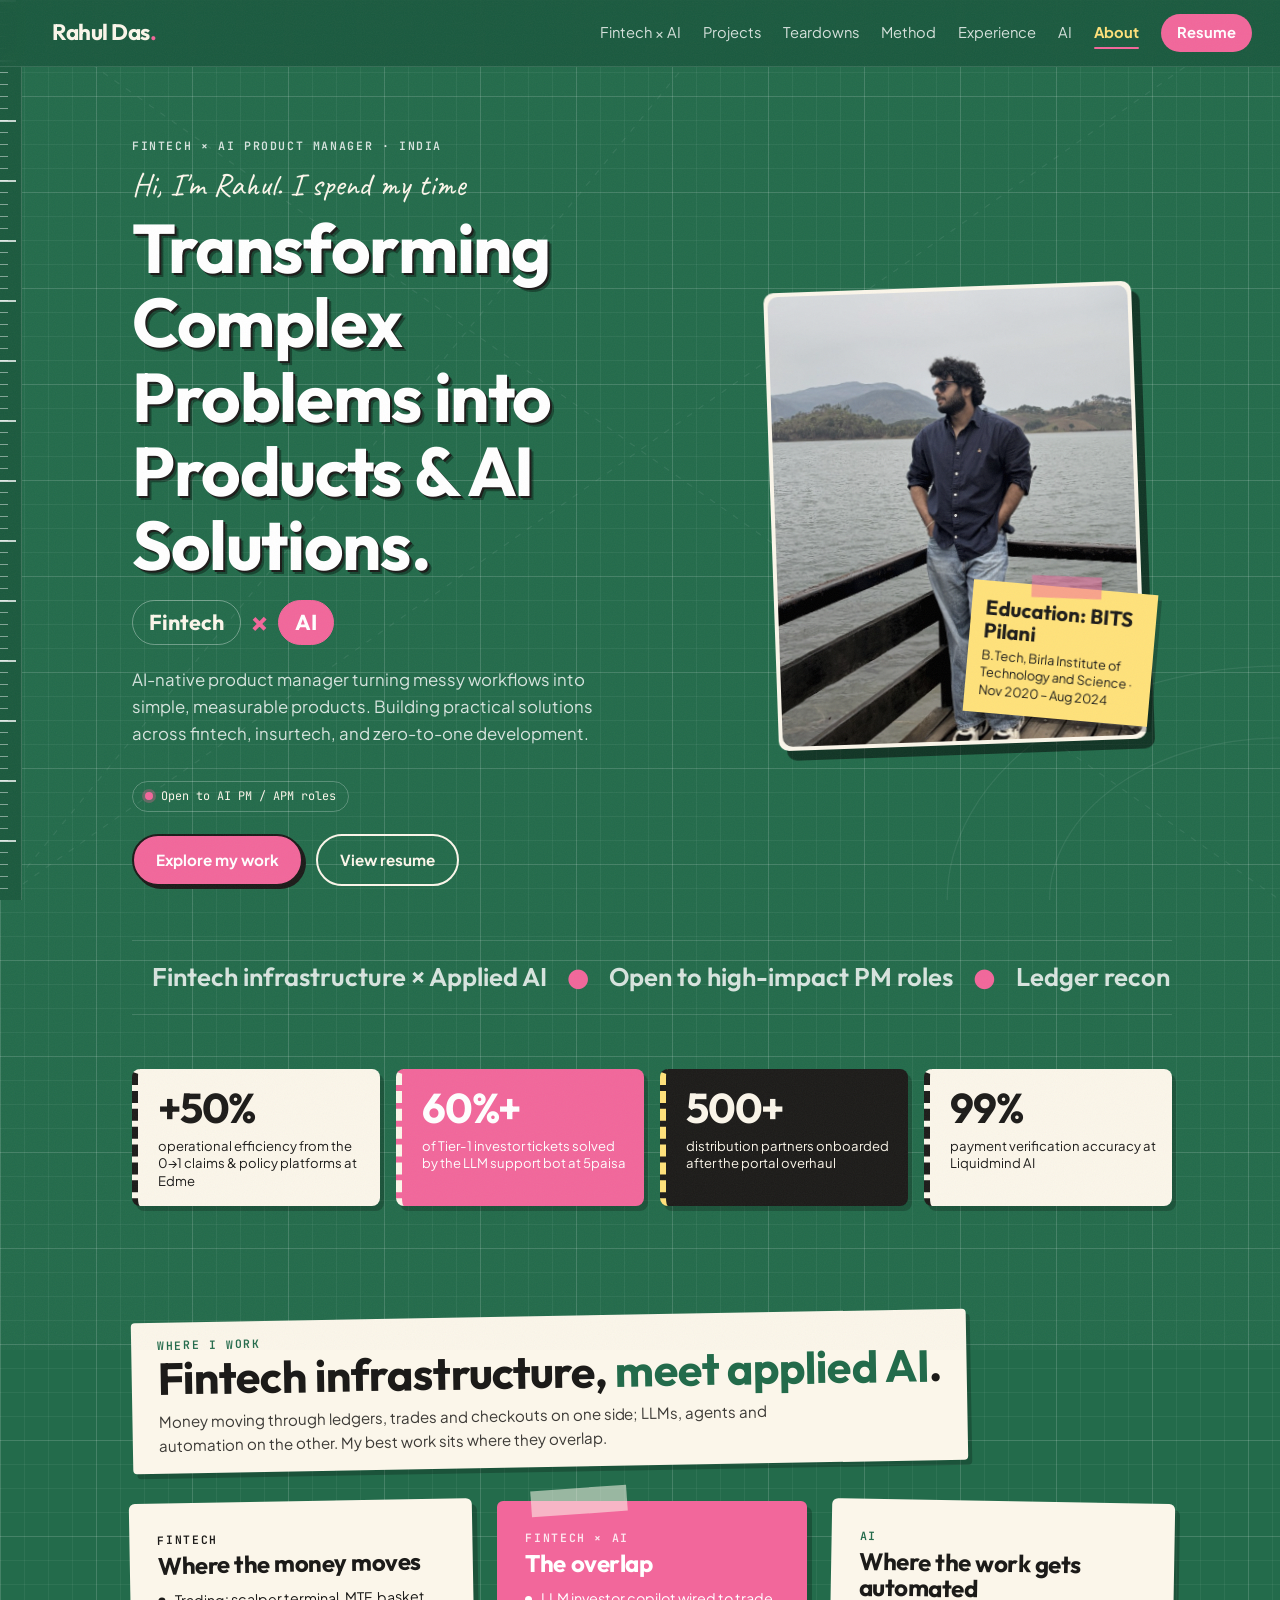
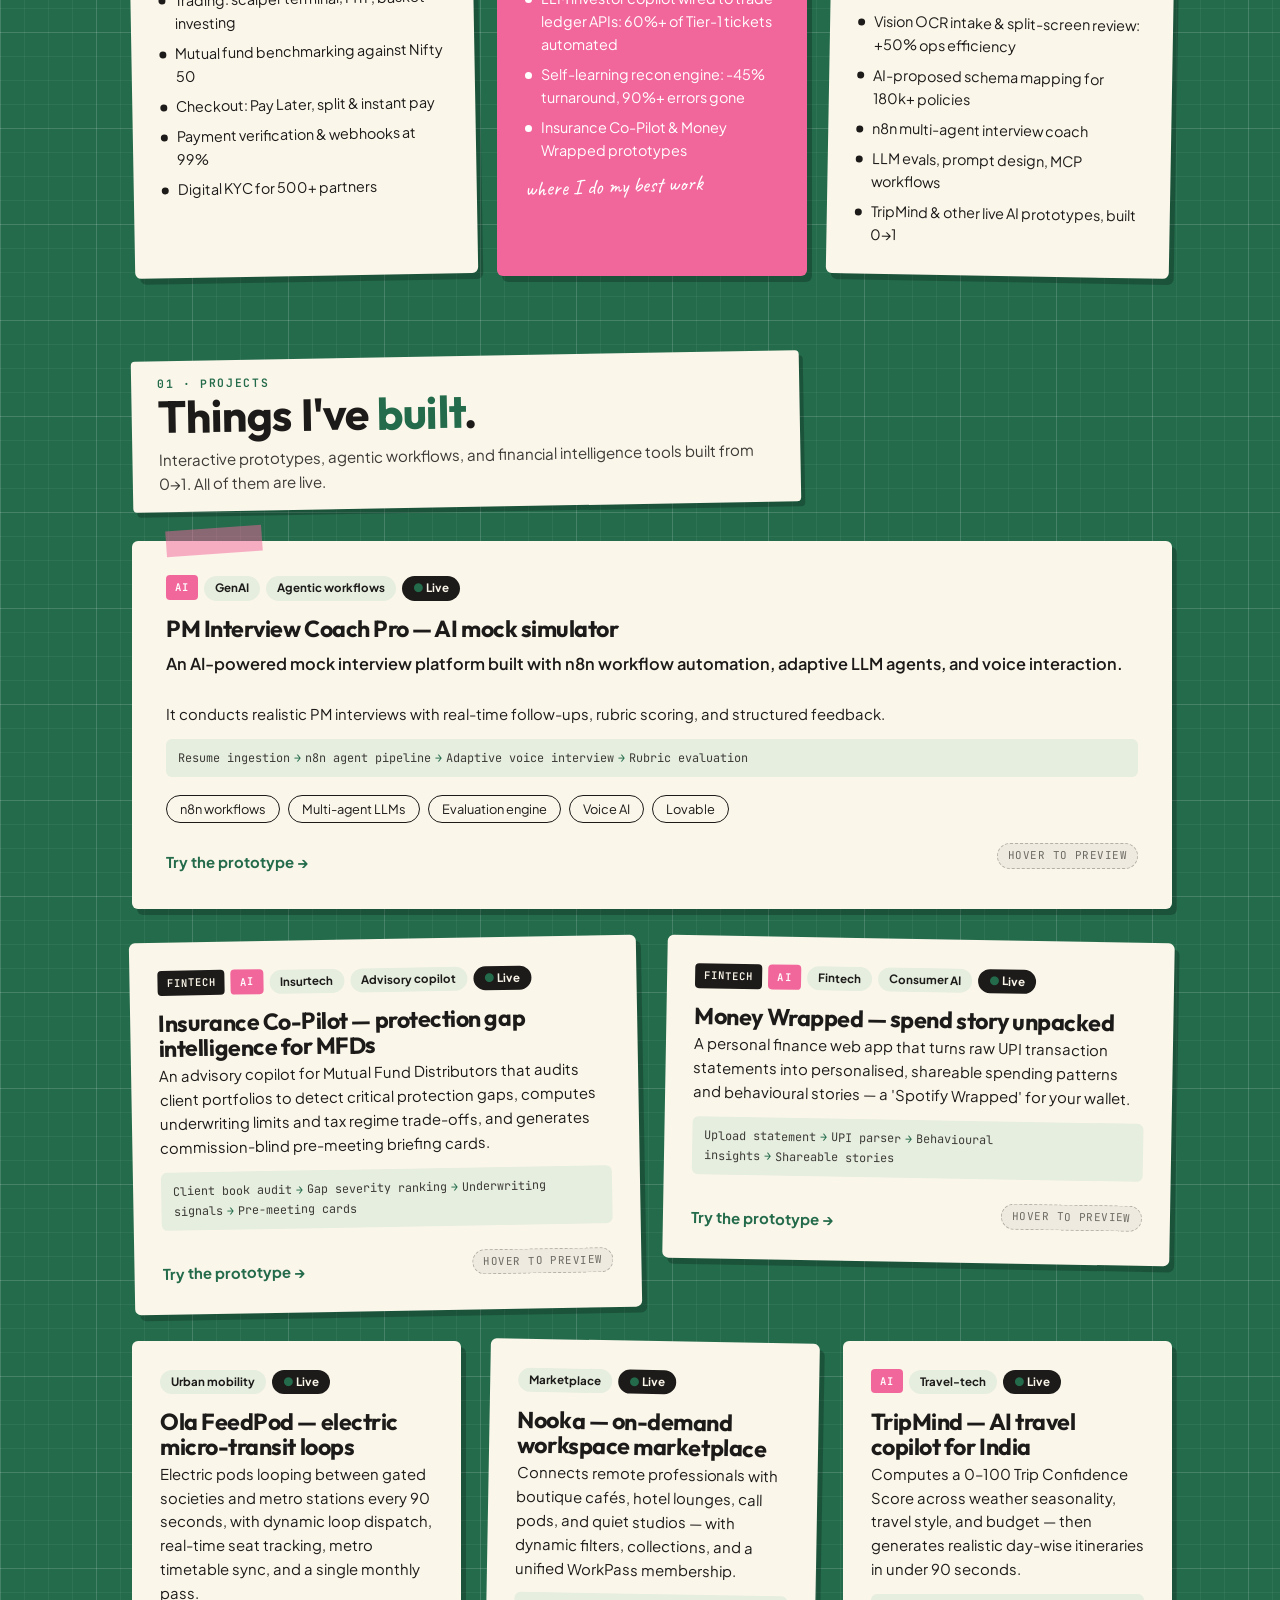
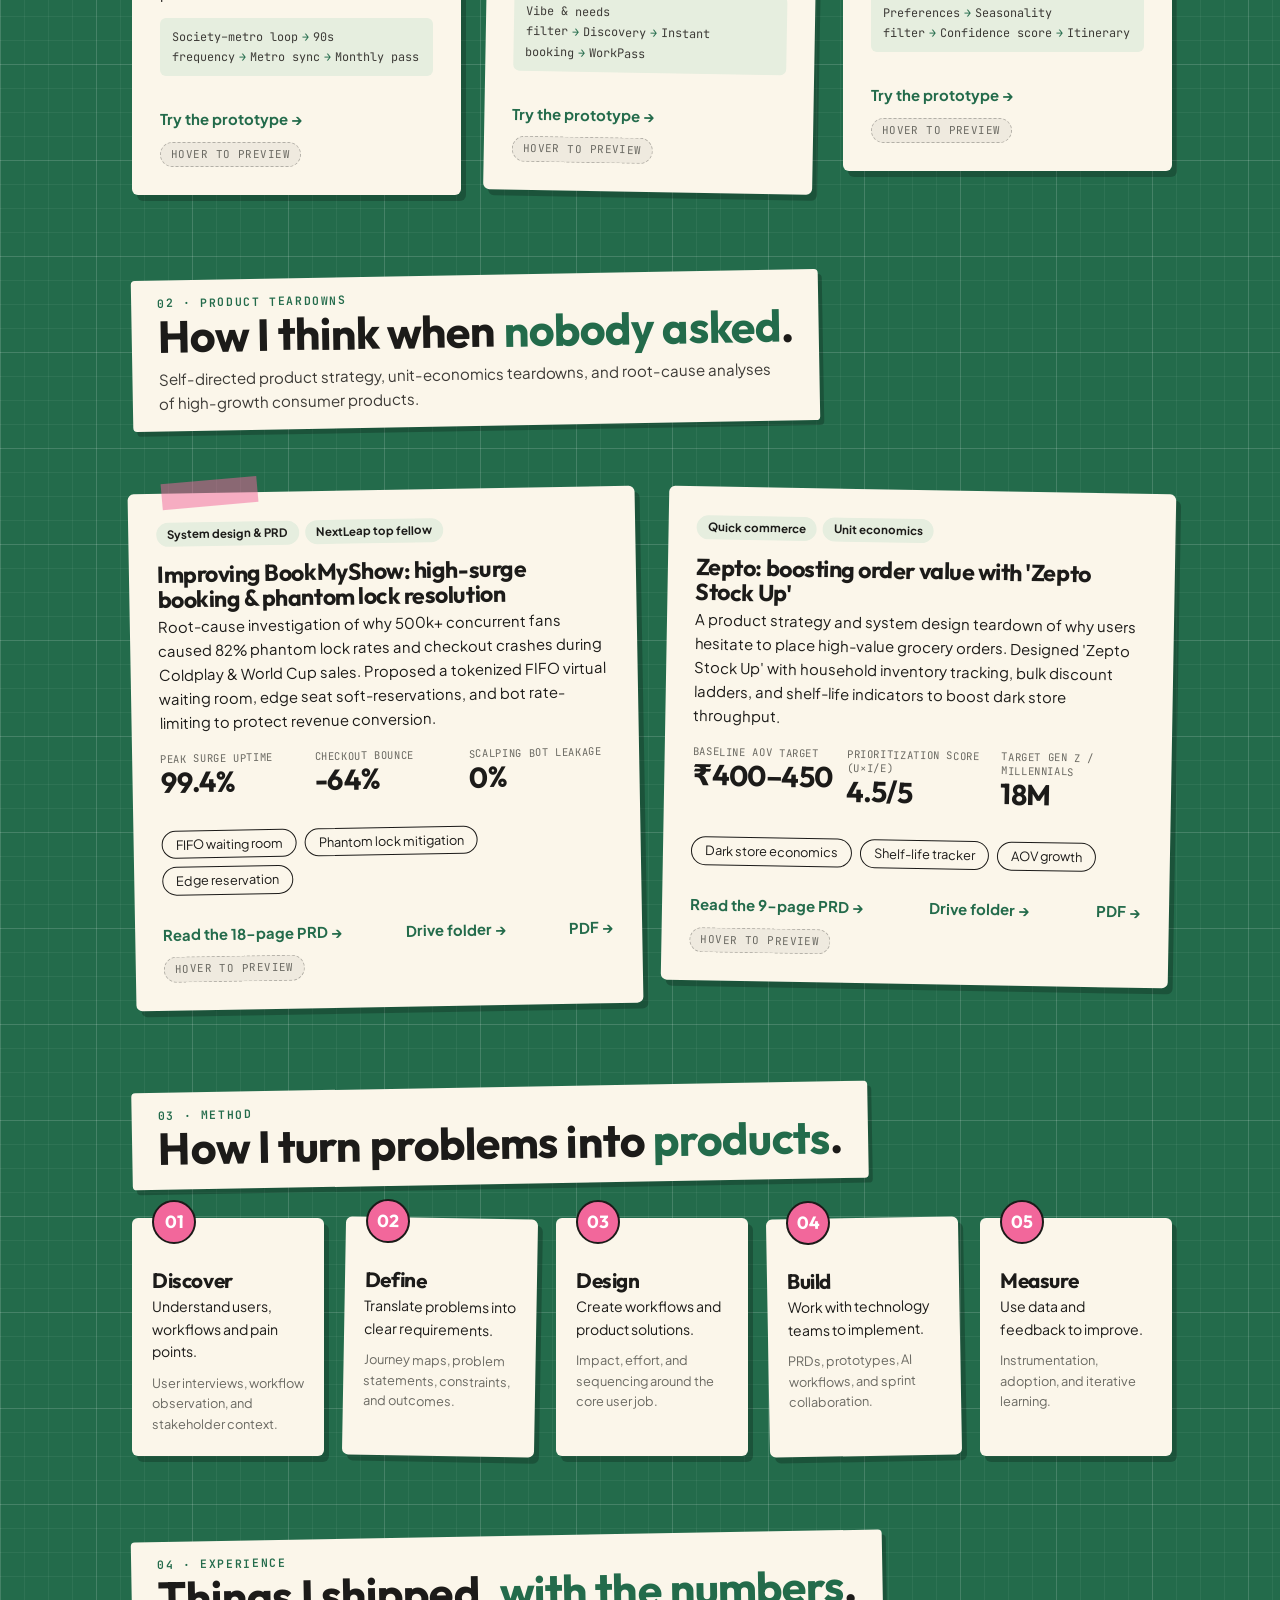
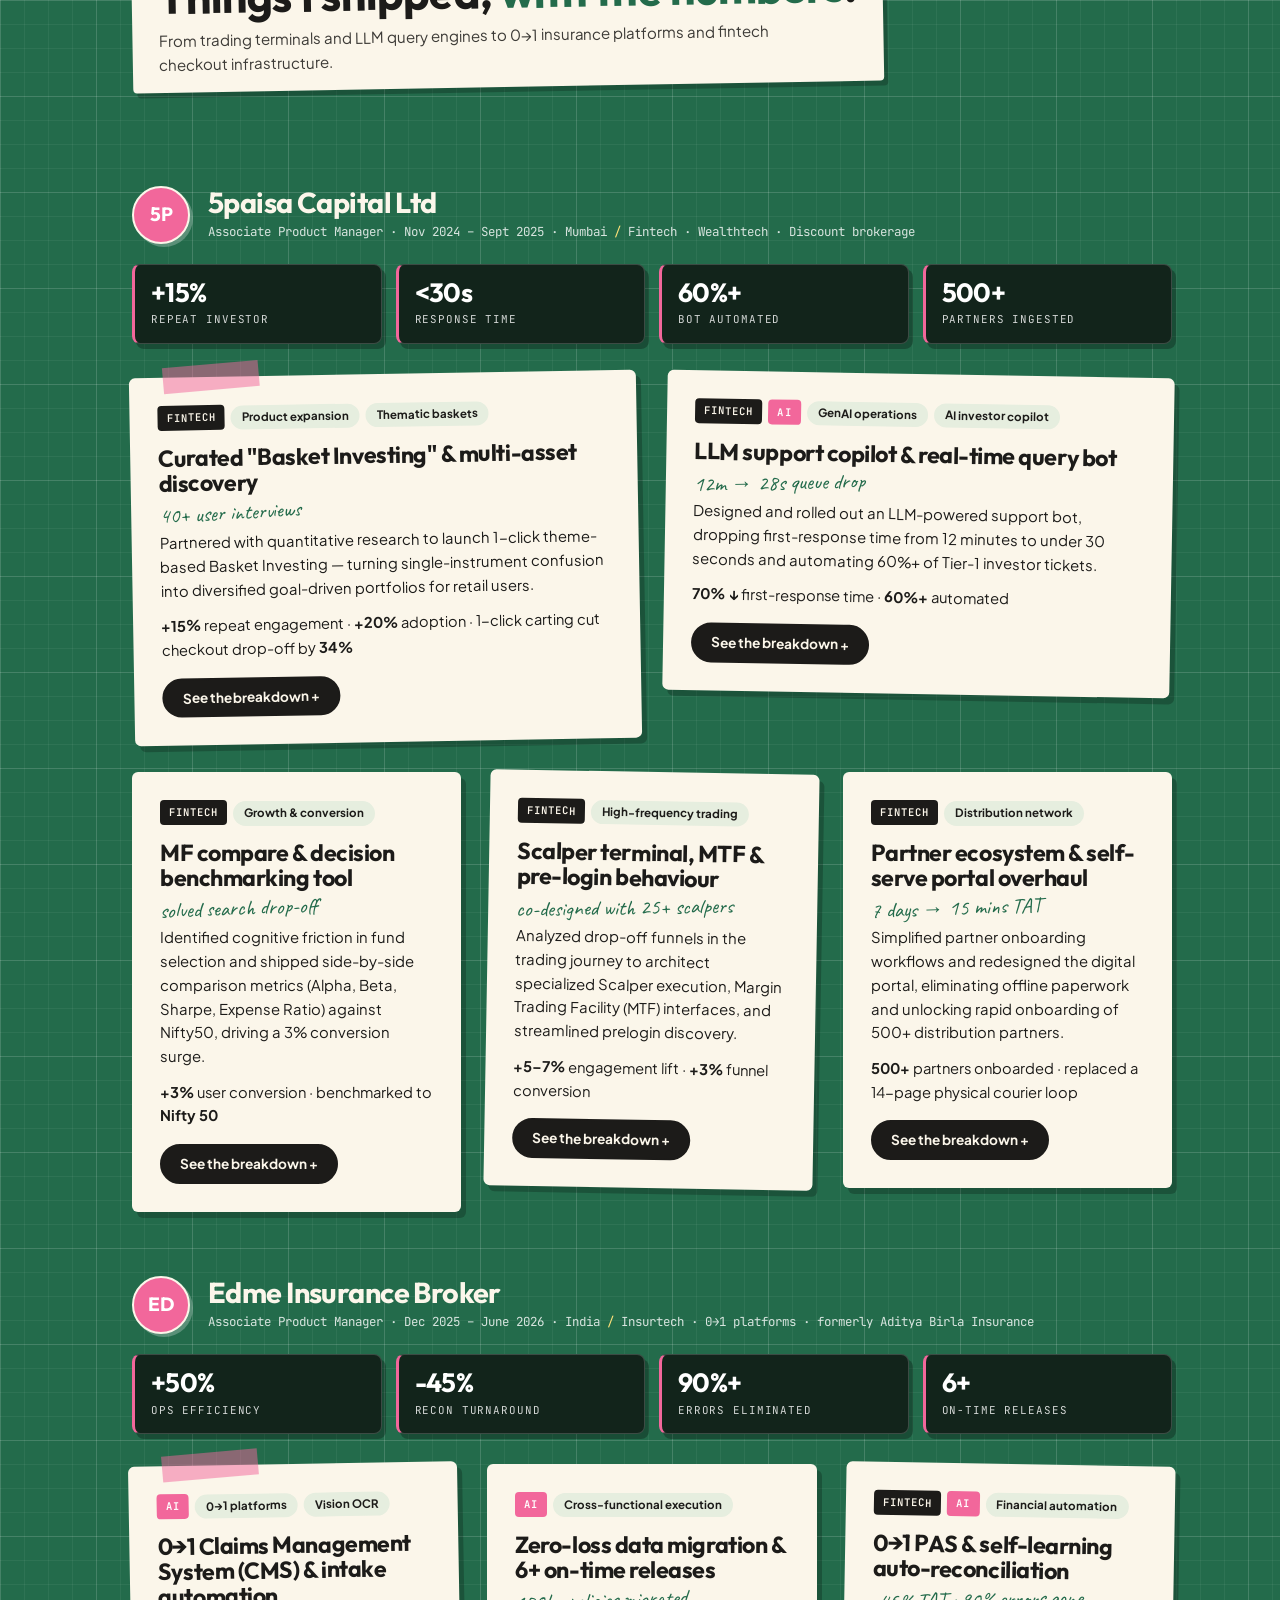
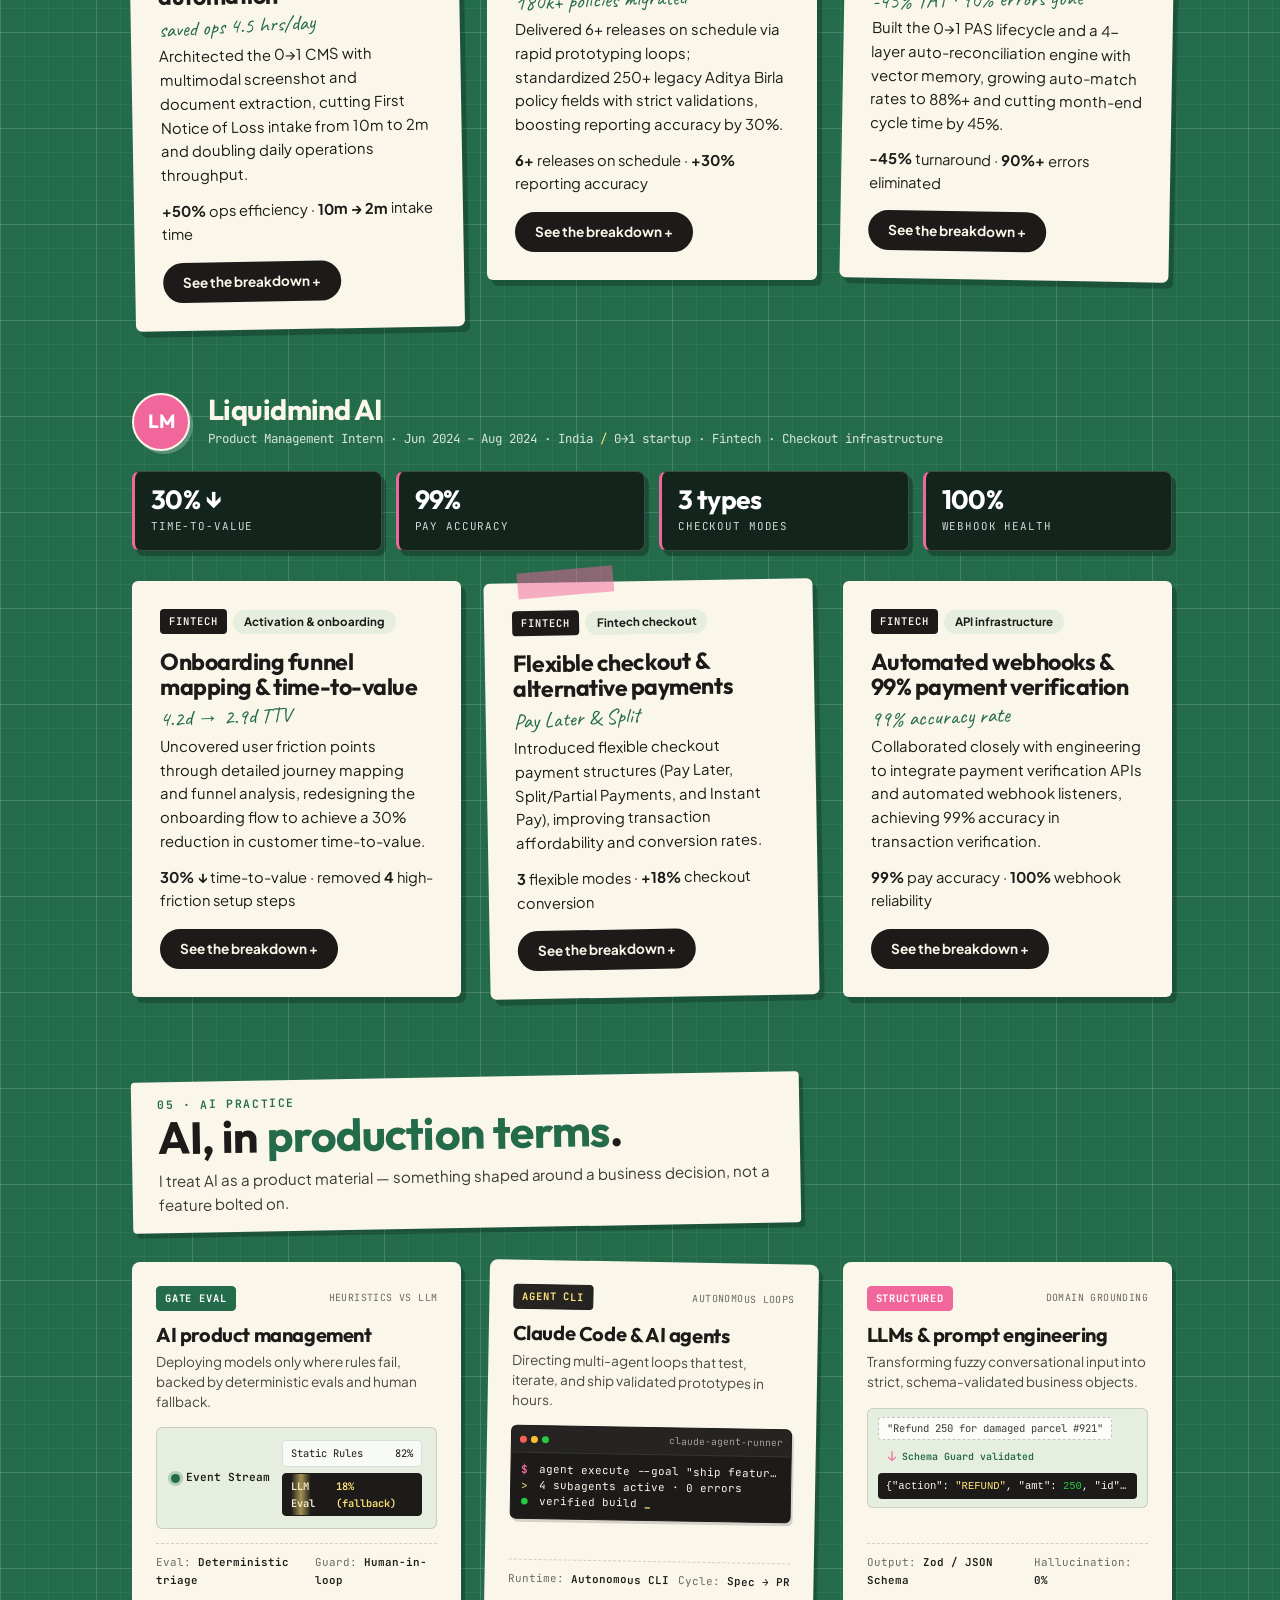
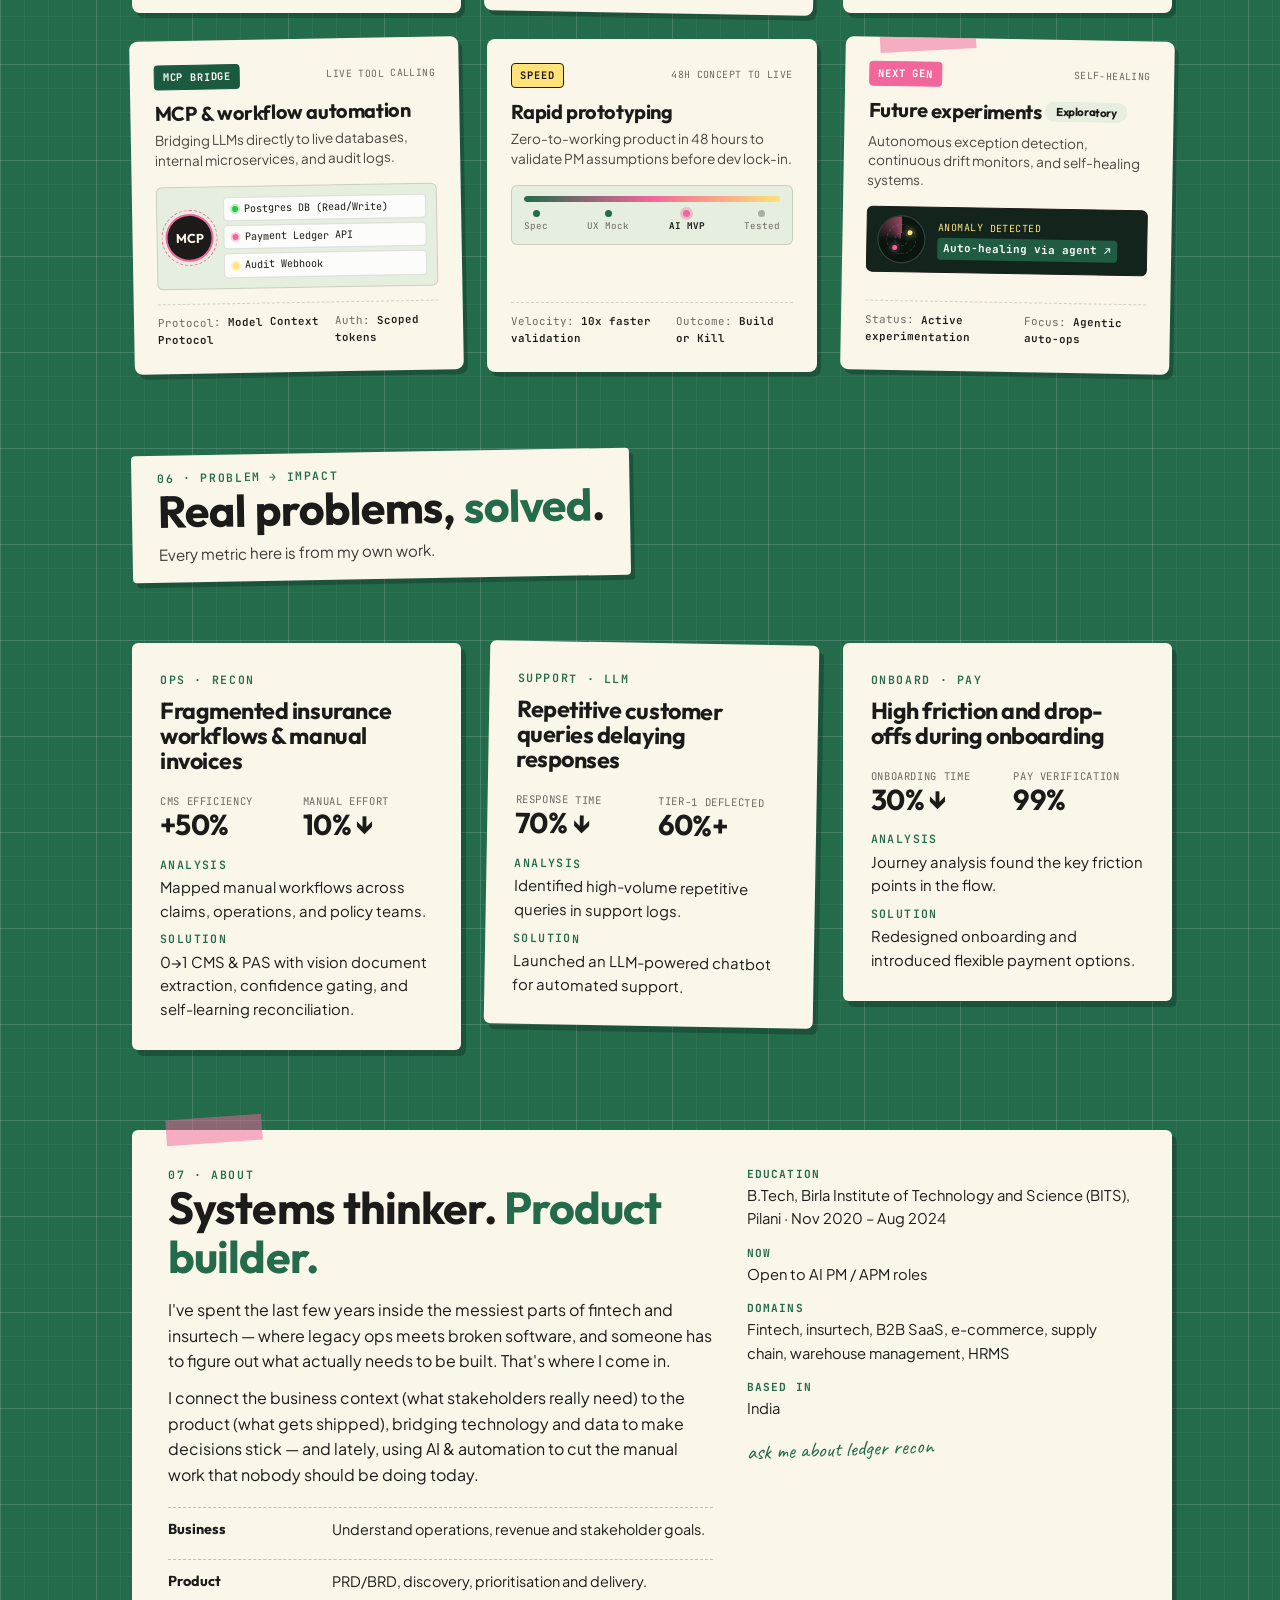
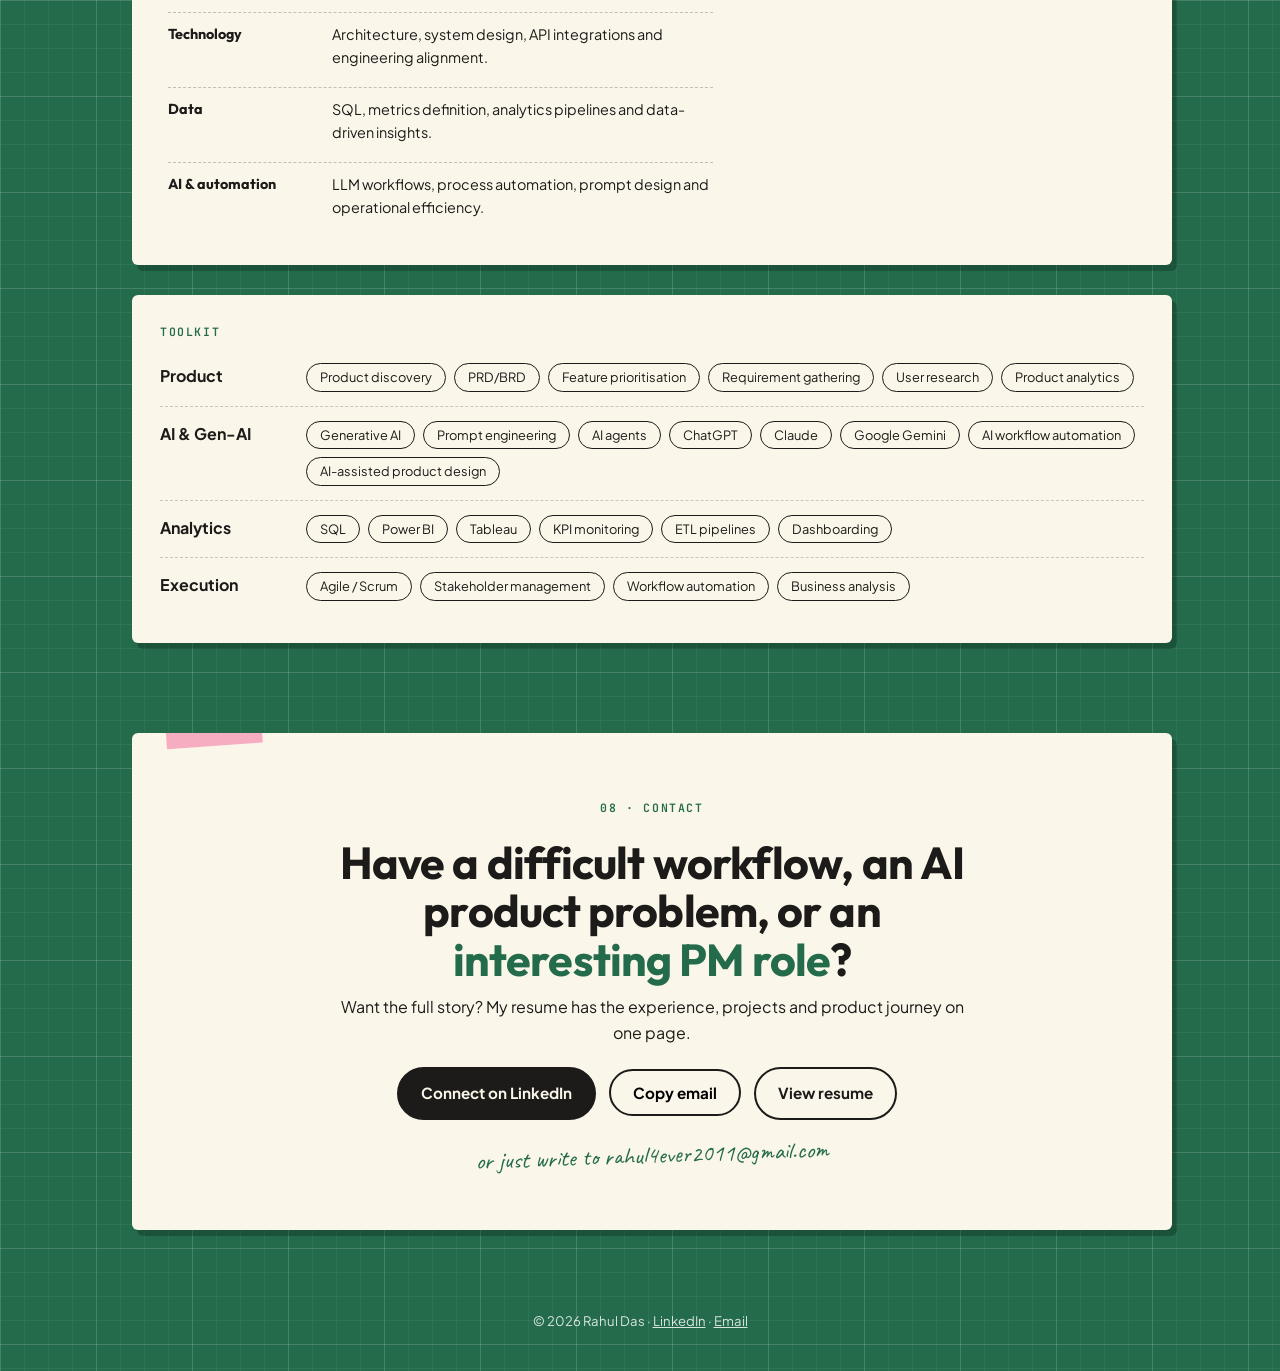
==== commit d48ad2d6: "feat: upgrade Edme CMS and PAS cards with precise AI mechanisms and metrics" ====
--- a/public/cutting-mat-portfolio.html
+++ b/public/cutting-mat-portfolio.html
@@ -1191,7 +1191,7 @@
           <p class="eyebrow">AI</p>
           <h3>Where the work gets automated</h3>
           <ul>
-            <li>GenAI OCR for claims: +50% ops efficiency</li>
+            <li>Vision OCR intake &amp; split-screen review: +50% ops efficiency</li>
             <li>AI-proposed schema mapping for 180k+ policies</li>
             <li>n8n multi-agent interview coach</li>
             <li>LLM evals, prompt design, MCP workflows</li>
@@ -1613,59 +1613,59 @@
       <div class="case-row">
         <article class="case paper tilt-l">
           <span class="tape"></span>
-          <div><span class="tag tag--ai">AI</span><span class="pill">0→1 platforms</span><span class="pill">GenAI OCR</span></div>
-          <h3>0→1 AI insurance platforms: CMS &amp; PAS rollout</h3>
+          <div><span class="tag tag--ai">AI</span><span class="pill">0→1 platforms</span><span class="pill">Vision OCR</span></div>
+          <h3>0→1 Claims Management System (CMS) &amp; intake automation</h3>
           <span class="case__note">saved ops 4.5 hrs/day</span>
-          <p>Led the 0→1 build of two AI-enabled platforms (Claims Management &amp; Policy Administration), utilizing GenAI document extraction to unify fragmented operations and cut manual effort by 10%.</p>
-          <p class="case__result"><strong>+50%</strong> ops efficiency · <strong>10% ↓</strong> manual effort</p>
+          <p>Architected the 0→1 CMS with multimodal screenshot and document extraction, cutting First Notice of Loss intake from 10m to 2m and doubling daily operations throughput.</p>
+          <p class="case__result"><strong>+50%</strong> ops efficiency · <strong>10m → 2m</strong> intake time</p>
           <button class="more-btn" type="button">See the breakdown</button>
           <div class="more" hidden>
             <p class="eyebrow">Edme Insurance Broker · 0→1 platforms</p>
-            <h3>0→1 AI insurance platforms: CMS &amp; PAS rollout</h3>
+            <h3>0→1 Claims Management System (CMS) &amp; intake automation</h3>
             <h5>The problem</h5>
-            <p>Insurance claims and policy operations relied on fragmented legacy spreadsheets, physical discharge documents, and slow email trails across internal teams and third-party insurers.</p>
+            <p>Claims intake relied on manual data entry from messy customer emails, forwarded screenshots, and multi-page hospital PDFs, causing 48-hour processing queues.</p>
             <h5>What I did</h5>
-            <p>Spearheaded the 0→1 build of two scalable platforms: Claims Management System (CMS) and Policy Administration System (PAS). Integrated GenAI OCR document parsing to automatically ingest, extract, and categorize complex medical and motor insurance discharge summaries.</p>
+            <p>Architected the 0→1 CMS with automated email ingestion, vision OCR extraction, field-level confidence gates (0.85 threshold), and a split-screen verification UI.</p>
             <h5>What happened</h5>
-            <p>Improved overall operational efficiency by 50% and slashed manual data entry effort by 10% across claims, policy issuance, and underwriting operations teams.</p>
+            <p>Cut intake verification time from 10m to under 2m, halved overall claim turnaround time from 48h to 24h (+50% efficiency), and doubled handler throughput.</p>
           </div>
         </article>
 
         <article class="case paper">
           <div><span class="tag tag--ai">AI</span><span class="pill">Cross-functional execution</span></div>
-          <h3>AI roadmap prioritization &amp; zero-loss data migration</h3>
+          <h3>Zero-loss data migration &amp; 6+ on-time releases</h3>
           <span class="case__note">180k+ policies migrated</span>
-          <p>Delivered 6+ product releases on schedule owning AI sprint prioritization, stakeholder UAT, and backend data migration using AI-proposed schema and field-mapping.</p>
+          <p>Delivered 6+ releases on schedule via rapid prototyping loops; standardized 250+ legacy Aditya Birla policy fields with strict validations, boosting reporting accuracy by 30%.</p>
           <p class="case__result"><strong>6+</strong> releases on schedule · <strong>+30%</strong> reporting accuracy</p>
           <button class="more-btn" type="button">See the breakdown</button>
           <div class="more" hidden>
             <p class="eyebrow">Edme Insurance Broker · Cross-functional execution</p>
-            <h3>AI roadmap prioritization &amp; zero-loss data migration</h3>
+            <h3>Zero-loss data migration &amp; 6+ on-time releases</h3>
             <h5>The problem</h5>
-            <p>Migrating high volumes of historical insurance policies from Aditya Birla legacy data stores carried high risk of reporting discrepancies, broken schema mappings, and sprint deadline slippages.</p>
+            <p>Legacy Aditya Birla databases had 250+ cryptic, unvalidated fields (CLMT_NM_1, POL_ISS_DT), causing 35% of monthly financial reports to fail reconciliation.</p>
             <h5>What I did</h5>
-            <p>Owned end-to-end sprint planning, user acceptance testing (UAT), and stakeholder management. Employed AI-proposed schema and field-mapping transformations to reconcile inconsistent legacy database records into normalized relational entities.</p>
+            <p>Owned sprint delivery and used AI-assisted field mapping to clean, split, and normalize 250+ legacy schema fields, enforcing strict data validation rules at entry.</p>
             <h5>What happened</h5>
-            <p>Delivered 6+ product releases strictly on schedule and improved backend regulatory and management reporting accuracy by 30% throughout the platform transition.</p>
+            <p>Delivered 6+ product releases strictly on schedule and dropped monthly reporting discrepancy rates from 35% to under 5% (+30% first-pass accuracy gain).</p>
           </div>
         </article>
 
         <article class="case paper tilt-r">
           <div><span class="tag tag--fin">Fintech</span><span class="tag tag--ai">AI</span><span class="pill">Financial automation</span></div>
-          <h3>0→1 policy administration &amp; self-learning recon</h3>
+          <h3>0→1 PAS &amp; self-learning auto-reconciliation</h3>
           <span class="case__note">-45% TAT · 90% errors gone</span>
-          <p>Automated the complete policy lifecycle (booking to cancellation) and architected an AI reconciliation feedback loop, slashing TAT by 45% and eliminating 90%+ errors.</p>
+          <p>Built the 0→1 PAS lifecycle and a 4-layer auto-reconciliation engine with vector memory, growing auto-match rates to 88%+ and cutting month-end cycle time by 45%.</p>
           <p class="case__result"><strong>-45%</strong> turnaround · <strong>90%+</strong> errors eliminated</p>
           <button class="more-btn" type="button">See the breakdown</button>
           <div class="more" hidden>
             <p class="eyebrow">Edme Insurance Broker · Financial automation</p>
-            <h3>0→1 self-learning reconciliation engine &amp; policy lifecycle</h3>
+            <h3>0→1 PAS &amp; self-learning auto-reconciliation</h3>
             <h5>The problem</h5>
-            <p>Manual policy reconciliation between multi-insurer payout statements and internal booking registers took weeks, suffering from high human entry error and missing commission accruals.</p>
+            <p>Month-end insurer invoice reconciliation in Excel took 8 days across thousands of mismatched line items, suffering from high fatigue and 100+ manual errors/month.</p>
             <h5>What I did</h5>
-            <p>Architected the 0→1 Policy Administration System covering policy registration, booking, automated invoice generation, and cancellation. Designed an AI-driven self-learning reconciliation feedback loop that learns from every human-resolved exception.</p>
+            <p>Architected the 0→1 PAS with a 4-layer reconciliation engine: deterministic rules for 75% clean matches, and an LLM with vector memory to resolve partial payments and endorsements.</p>
             <h5>What happened</h5>
-            <p>Slashed financial reconciliation turnaround time by 45% and eliminated 90%+ of operational processing errors, unlocking real-time financial audit readiness.</p>
+            <p>Compounded auto-match rate from 70% to 88%+, cutting month-end reconciliation time from 8 days to 4 days (-45% TAT) and eliminating 90%+ of processing errors.</p>
           </div>
         </article>
       </div>
@@ -1969,7 +1969,7 @@
             <div><dt>Manual effort</dt><dd>10% ↓</dd></div>
           </dl>
           <h4>Analysis</h4><p>Mapped manual workflows across claims, operations, and policy teams.</p>
-          <h4 style="margin-top:10px">Solution</h4><p>0→1 development of AI-enabled CMS &amp; PAS with fuzzy matching.</p>
+          <h4 style="margin-top:10px">Solution</h4><p>0→1 CMS &amp; PAS with vision document extraction, confidence gating, and self-learning reconciliation.</p>
         </article>
         <article class="case paper tilt-r">
           <p class="eyebrow">Support · LLM</p>
